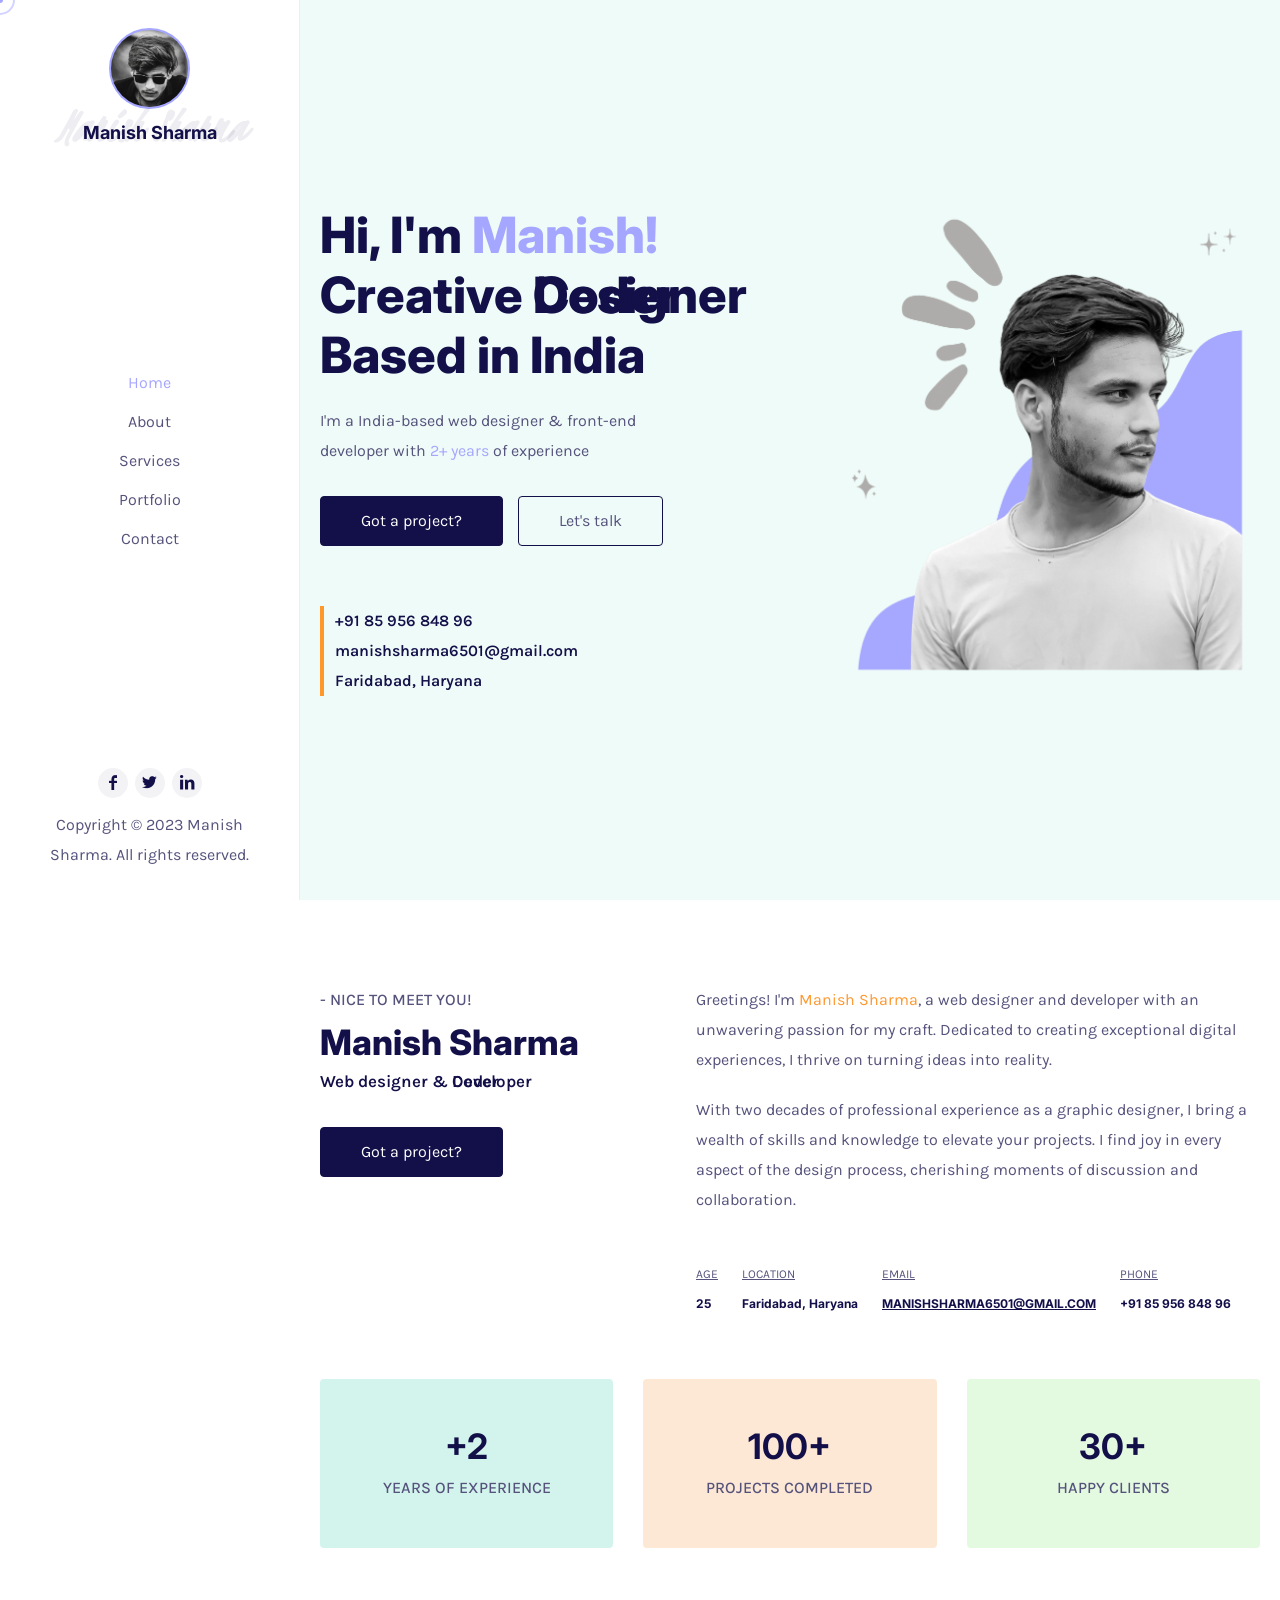
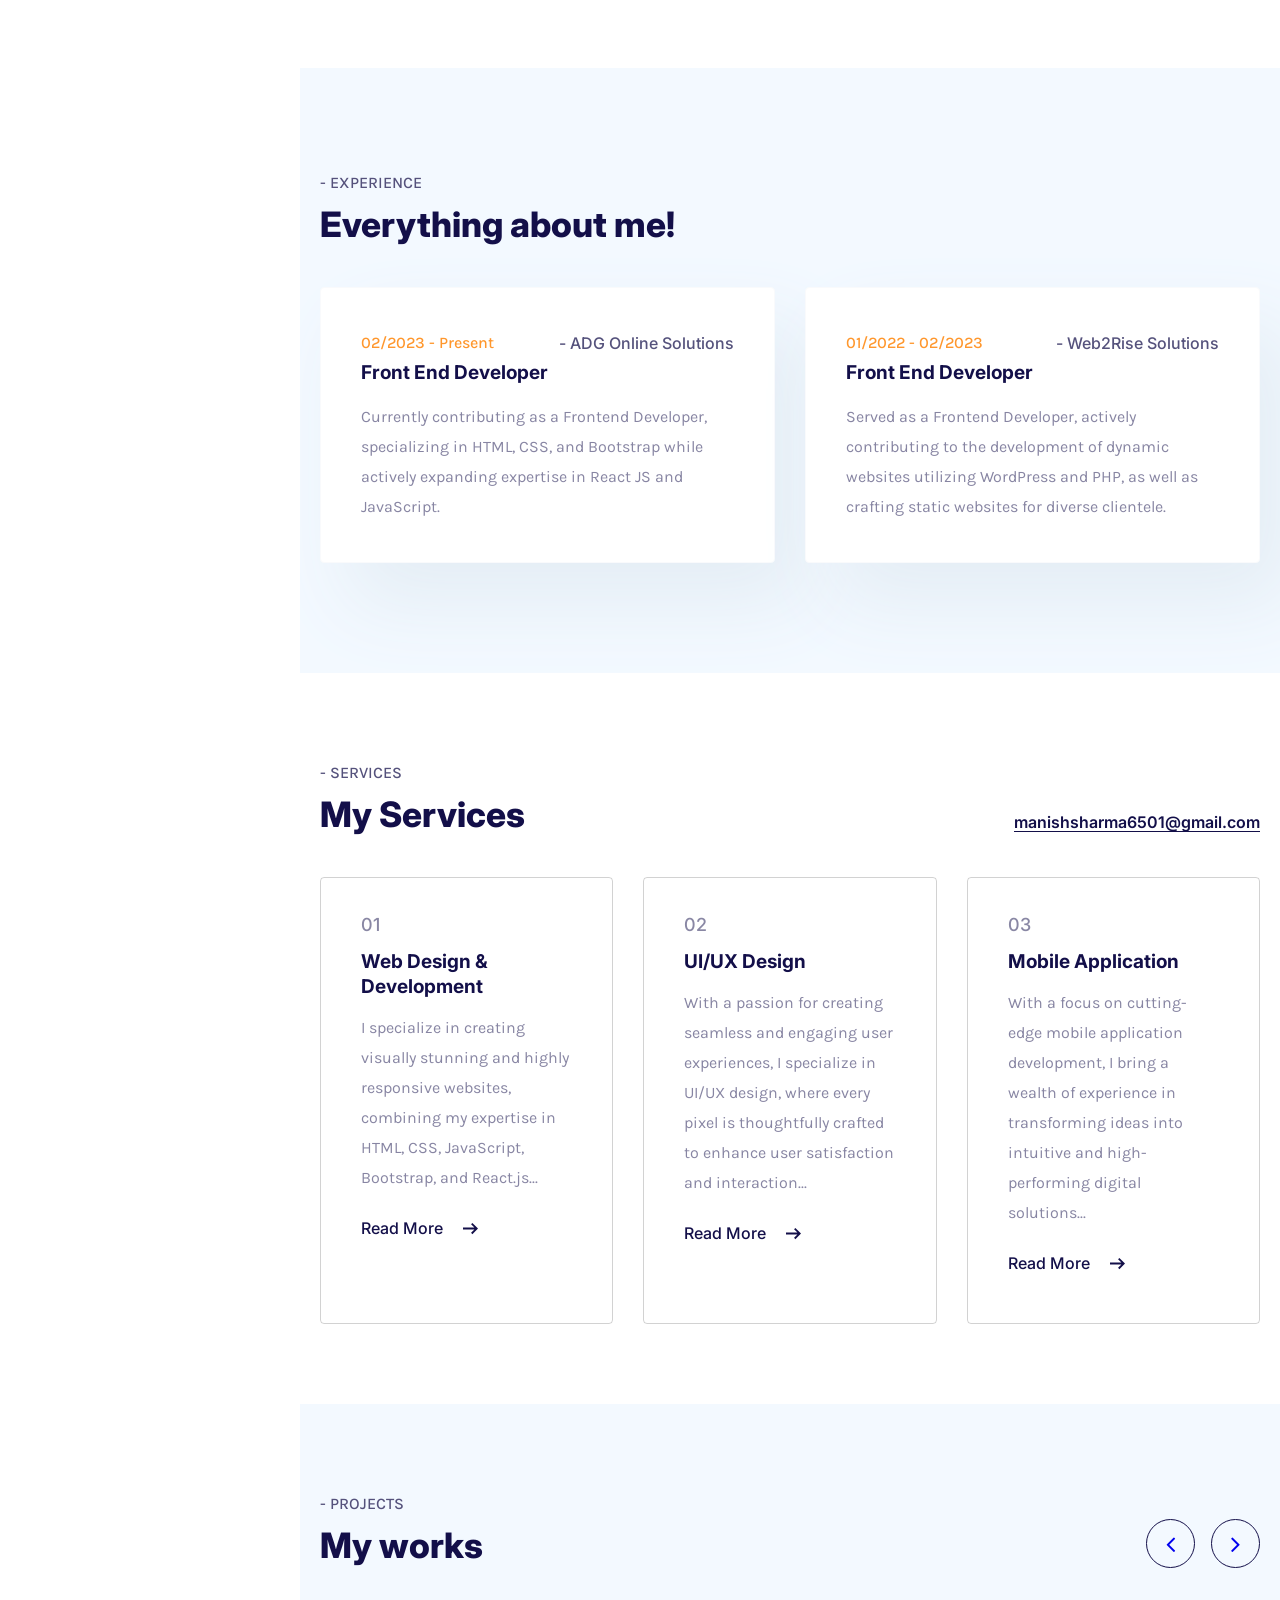
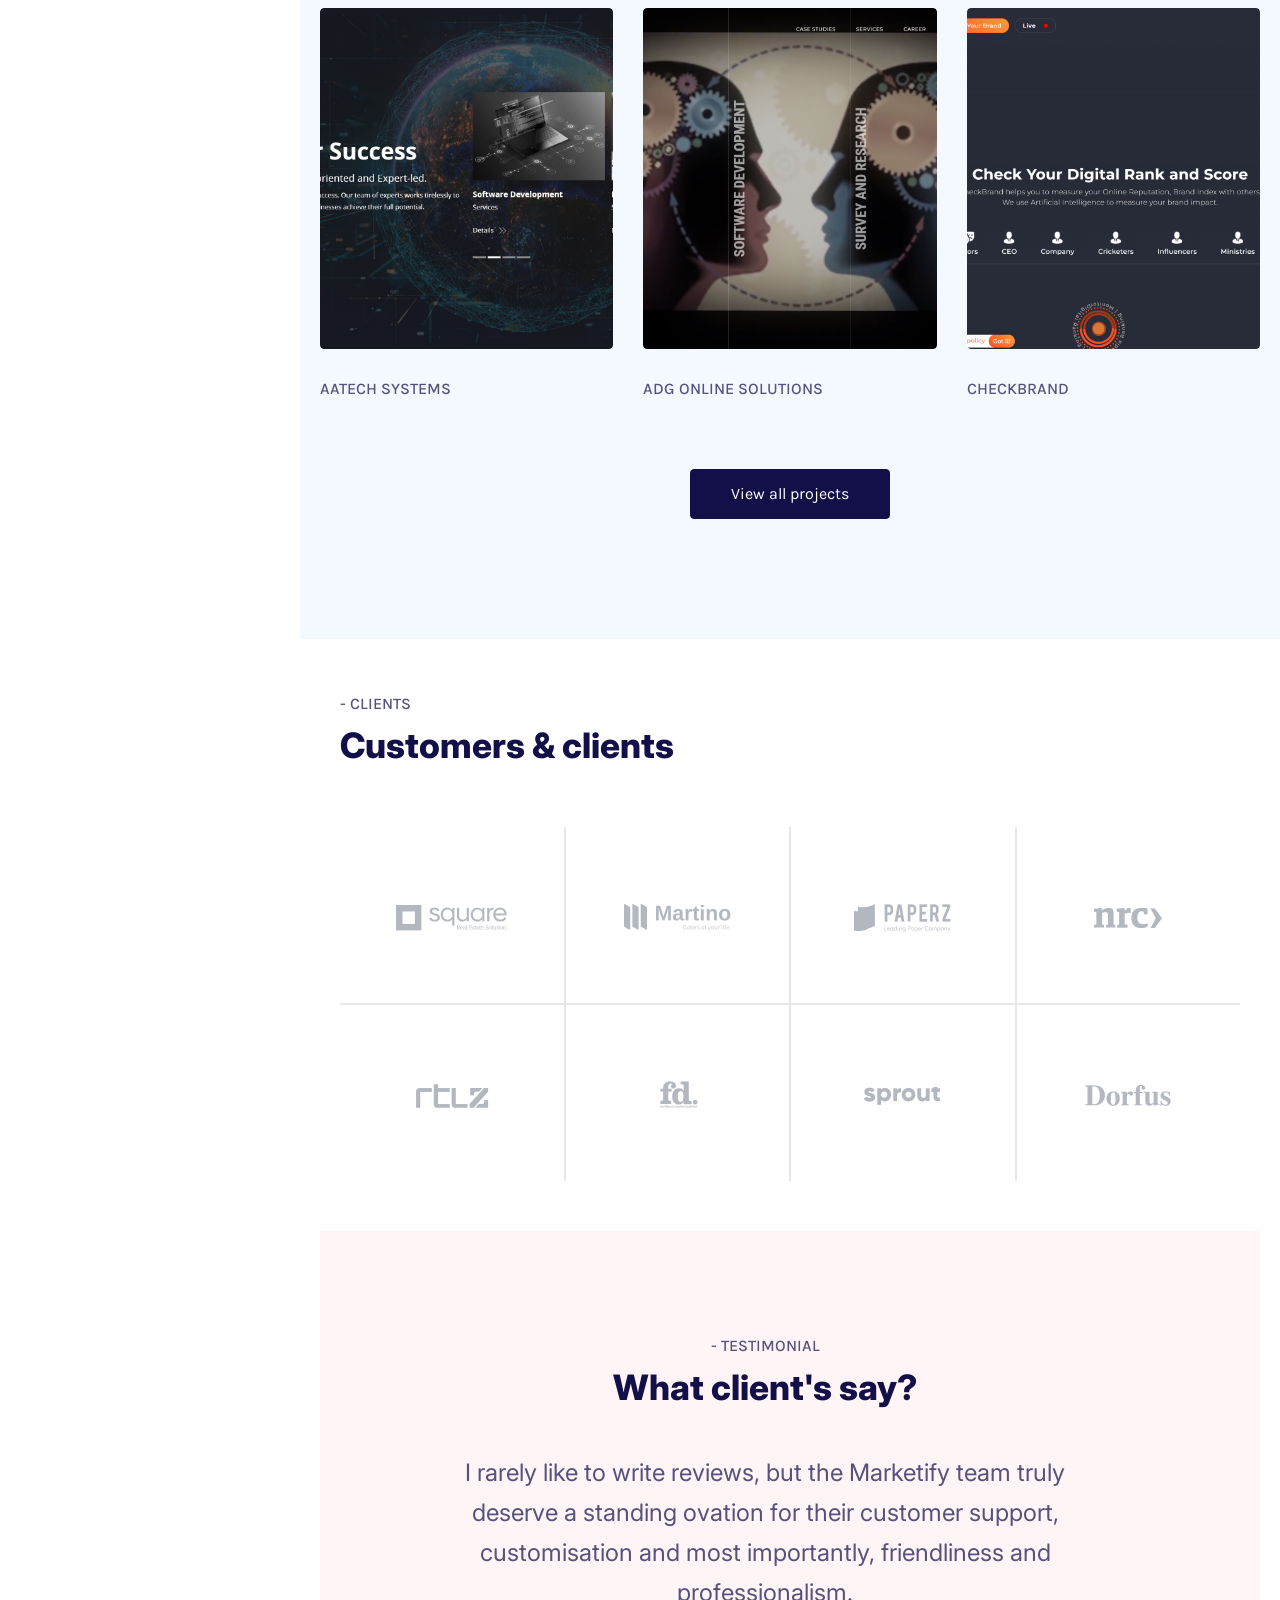
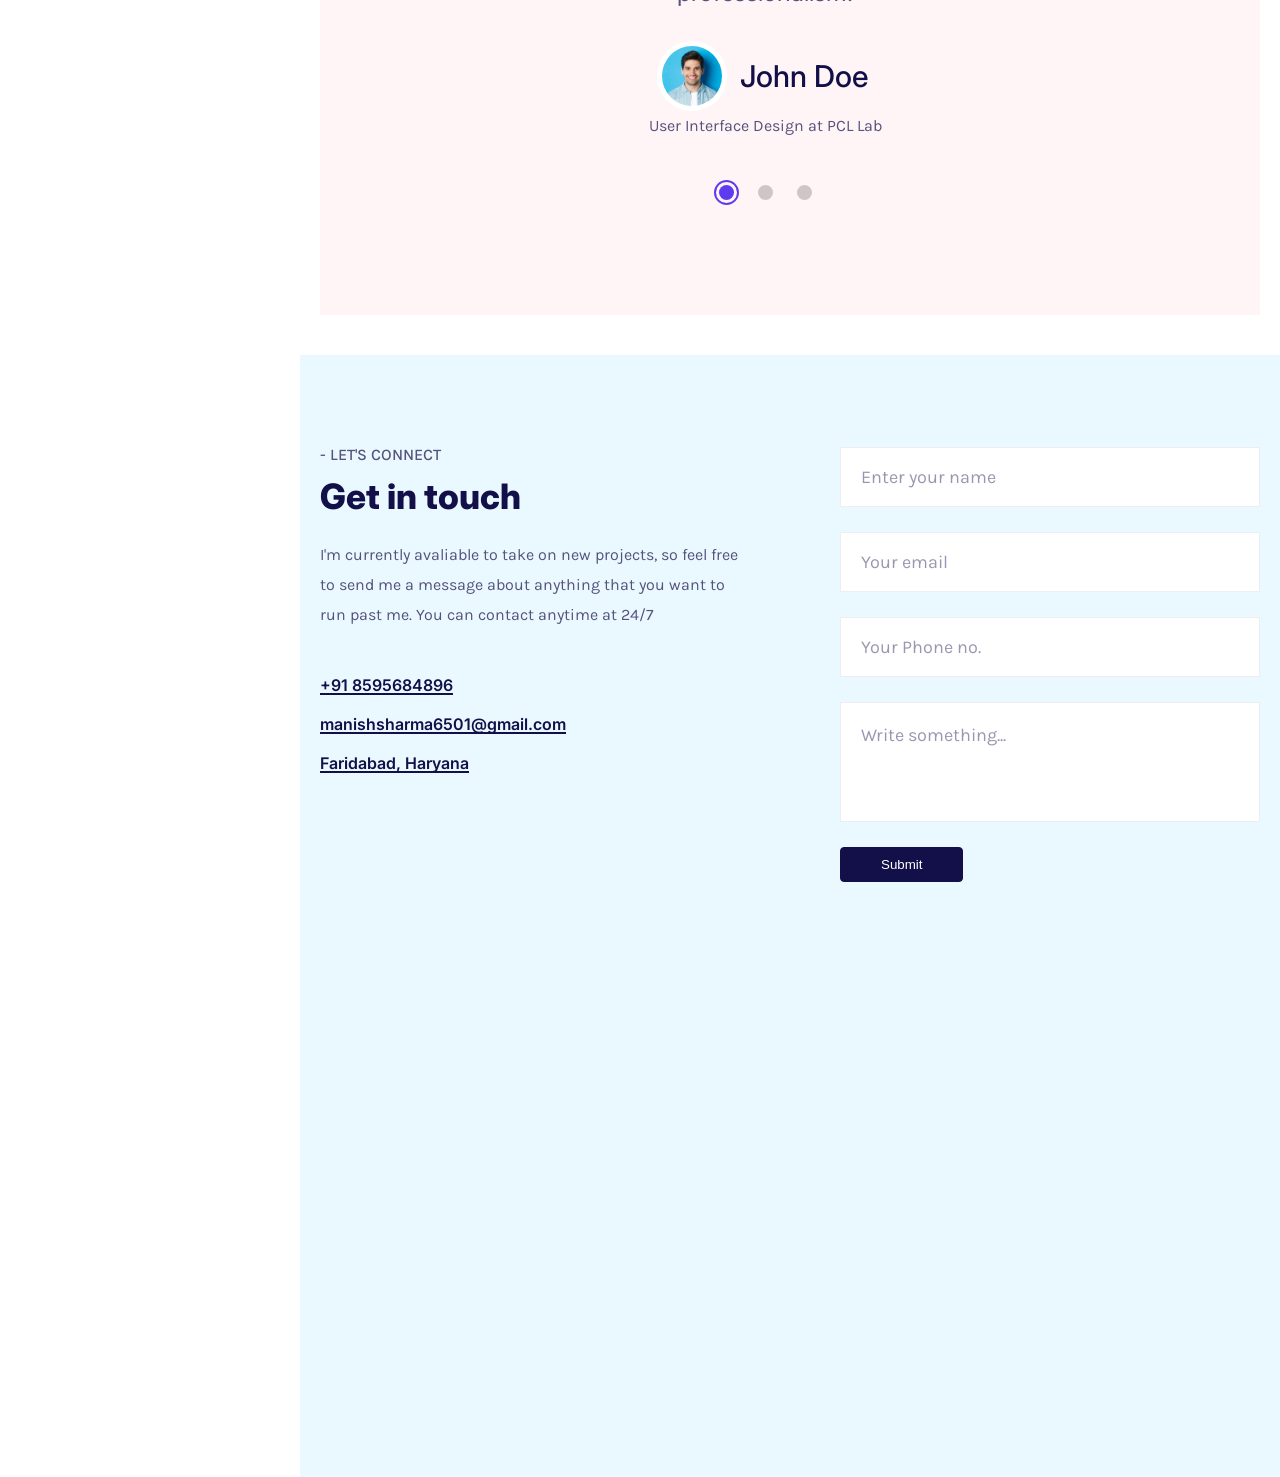
==== index.html @ 93e61e0a "index file rename" ====
<!DOCTYPE html>
<html lang="en">

<head>
    <meta http-equiv="Content-Type" content="text/html; charset=utf-8" />
    <meta name="description" content="Name of your web site" />
    <meta name="author" content="Marketify" />
    <meta name="viewport" content="width=device-width, initial-scale=1, maximum-scale=1" />
    <title>Manish</title>
    <link href="https://cdn.jsdelivr.net/npm/bootstrap@5.0.2/dist/css/bootstrap.min.css" />
    <link
        href="https://fonts.googleapis.com/css2?family=Karla:ital,wght@0,200;0,300;0,400;0,500;0,600;0,700;0,800;1,200;1,300;1,400;1,500;1,600;1,700;1,800&amp;display=swap"
        rel="stylesheet" />
    <link
        href="https://fonts.googleapis.com/css2?family=Inter:wght@100;200;300;400;500;600;700;800;900&amp;display=swap"
        rel="stylesheet" />
    <link href="https://fonts.googleapis.com/css2?family=Kristi&amp;display=swap" rel="stylesheet" />
    <link rel="stylesheet" type="text/css" href="css/plugins.css" />
    <link rel="stylesheet" type="text/css" href="css/style.css" />
</head>

<body>
    <div id="preloader">
        <div class="loader_line"></div>
    </div>

    <div class="elisc_tm_all_wrap" data-magic-cursor="show">
        <div class="dodo_tm_one_page_wrapper">
            <div class="elisc_tm_topbar">
                <div class="topbar_inner">
                    <div class="logo" data-type="image">
                        <a class="image" href="#"><img src="img/logo/logo.png" alt /></a>
                        <a class="text" href="#"><span>Manish Sharma</span></a>
                    </div>
                    <div class="trigger">
                        <div class="hamburger hamburger--slider">
                            <div class="hamburger-box">
                                <div class="hamburger-inner"></div>
                            </div>
                        </div>
                    </div>
                </div>
            </div>
            <div class="elisc_tm_mobile_menu">
                <div class="inner">
                    <div class="wrapper">
                        <div class="avatar">
                            <div class="image" data-img-url="img/about/dp.jpg"></div>
                        </div>
                        <div class="menu_list">
                            <ul class="anchor_nav">
                                <li class="current"><a href="#home">Home</a></li>
                                <li><a href="#about">About</a></li>
                                <li><a href="#service">Services</a></li>
                                <li><a href="#portfolio">Portfolio</a></li>
                                <li><a href="#news">Blog</a></li>
                                <li><a href="#contact">Contact</a></li>
                            </ul>
                        </div>
                        <div class="social">
                            <ul>
                                <li>
                                    <a href="#"><img class="svg" src="img/svg/social/facebook.svg" alt /></a>
                                </li>
                                <li>
                                    <a href="#"><img class="svg" src="img/svg/social/twitter.svg" alt /></a>
                                </li>
                                <li>
                                    <a href="#"><img class="svg" src="img/svg/social/instagram.svg" alt /></a>
                                </li>
                                <li>
                                    <a href="#"><img class="svg" src="img/svg/social/dribbble.svg" alt /></a>
                                </li>
                                <li>
                                    <a href="#"><img class="svg" src="img/svg/social/tik-tok.svg" alt /></a>
                                </li>
                            </ul>
                        </div>
                        <div class="copyright">
                            <p>Copyright &copy; 2023</p>
                        </div>
                    </div>
                </div>
            </div>

            <div class="elisc_tm_sidebar">
                <div class="sidebar_inner">
                    <div class="author">
                        <div class="image">
                            <img src="img/thumbs/1-1.jpg" alt />
                            <div class="main" data-img-url="img/about/dp.jpg"></div>
                        </div>
                        <div class="name">
                            <h3>
                                <span>Manish Sharma<span class="back">Manish Sharma</span></span>
                            </h3>
                        </div>
                    </div>
                    <div class="menu scrollable">
                        <ul class="anchor_nav">
                            <li class="current"><a href="#home">Home</a></li>
                            <li><a href="#about">About</a></li>
                            <li><a href="#service">Services</a></li>
                            <li><a href="#portfolio">Portfolio</a></li>
                            <li><a href="#contact">Contact</a></li>
                        </ul>
                    </div>
                    <div class="copyright">
                        <div class="social">
                            <ul>
                                <li>
                                    <a href="#"><i class="icon-facebook-1"></i></a>
                                </li>
                                <li>
                                    <a href="#"><i class="icon-twitter-1"></i></a>
                                </li>
                                <li>
                                    <a href="#"><i class="icon-linkedin-1"></i></a>
                                </li>
                            </ul>
                        </div>
                        <div class="text">
                            <p>Copyright © 2023 Manish Sharma. All rights reserved.</p>
                        </div>
                    </div>
                </div>
            </div>

            <div class="elisc_tm_mainpart">
                <div class="mainpart_inner">
                    <div class="elisc_tm_section animated" id="home">
                        <div class="elisc_tm_home">
                            <div class="tm_content">
                                <div class="details">
                                    <div class="left">
                                        <div class="title">
                                            <h3>Hi, I'm <span class="blueColor">Manish!</span></h3>
                                            <h3>
                                                <span class="cd-headline rotate-1">
                                                    <span class="blc">Creative</span>
                                                    <span class="cd-words-wrapper">
                                                        <b class="is-visible">Designer</b>
                                                        <b>Coder</b>
                                                        <b>Player</b>
                                                    </span>
                                                </span>
                                            </h3>
                                            <h3>Based in India</h3>
                                        </div>
                                        <div class="subtitle">
                                            <p>I'm a India-based web designer & front-end developer with <span
                                                    class="blueColor">2+ years</span> of experience</p>
                                        </div>
                                        <div class="buttons">
                                            <div class="elisc_tm_button">
                                                <a class="anchor" href="#portfolio">Got a project?</a>
                                            </div>
                                            <div class="elisc_tm_button" data-style="border">
                                                <a class="anchor" href="#contact">Let's talk</a>
                                            </div>
                                        </div>
                                        <div class="info">
                                            <ul>
                                                <li><a href="tel:+918595684896">+91 85 956 848 96</a></li>
                                                <li>
                                                    <a href="mailto:manishsharma6501@gmail.com"><span
                                                            class="__cf_email__"
                                                            data-cfemail="1d7e787d7d627e787c5c7970767c6c217c706e">manishsharma6501@gmail.com</span></a>
                                                </li>
                                                <li><a class="href_location" href="#">Faridabad, Haryana</a></li>
                                            </ul>
                                        </div>
                                    </div>
                                    <div class="right">
                                        <!-- Update the image source with your profile image -->
                                        <img src="img/about/2.png" alt="Manish Sharma" />
                                    </div>
                                </div>
                            </div>
                        </div>
                    </div>

                    <div class="elisc_tm_section" id="about">
                        <div class="elisc_tm_about">
                            <div class="tm_content">
                                <div class="elisc_tm_biography">
                                    <div class="left">
                                        <div class="title">
                                            <span class="mini">- Nice to meet you!</span>
                                            <h3 class="name">Manish Sharma</h3>
                                            <span class="job">
                                                <span class="cd-headline rotate-1">
                                                    <span class="blc">Web designer &amp;</span>
                                                    <span class="cd-words-wrapper">
                                                        <b class="is-visible">Developer</b>
                                                        <b>Coder</b>
                                                        <b>Player</b>
                                                    </span>
                                                </span>
                                            </span>
                                        </div>
                                        <div class="elisc_tm_button">
                                            <a class="anchor" href="#portfolio">Got a project?</a>
                                        </div>
                                    </div>
                                    <div class="right">
                                        <div class="text">
                                            <p>
                                                Greetings! I'm <span class="yellowColor">Manish Sharma</span>, a web
                                                designer and developer with an unwavering passion for my craft.
                                                Dedicated to creating exceptional digital experiences,
                                                I thrive on turning ideas into reality.
                                            </p>
                                            <p>
                                                With two decades of professional experience as a graphic designer, I
                                                bring a wealth of skills and knowledge to elevate your projects. I find
                                                joy in every aspect of the design process,
                                                cherishing moments of discussion and collaboration.
                                            </p>
                                        </div>

                                        <div class="info">
                                            <ul>
                                                <li>
                                                    <span>Age</span>
                                                    <span>25</span>
                                                </li>
                                                <li>
                                                    <span>Location</span>
                                                    <span><a class="href_location" href="#">Faridabad,
                                                            Haryana</a></span>
                                                </li>
                                                <li>
                                                    <span>Email</span>
                                                    <span>
                                                        <a href="mailto:manishsharma6501@gmail.com"><span
                                                                class="__cf_email__"
                                                                data-cfemail="6a191f1a1a0508192d0831051a0010dd101c1e">manishsharma6501@gmail.com</span></a>
                                                    </span>
                                                </li>
                                                <li>
                                                    <span>Phone</span>
                                                    <span><a href="tel:+8595684896">+91 85 956 848 96</a></span>
                                                </li>
                                            </ul>
                                        </div>
                                    </div>
                                </div>
                                <div class="elisc_tm_counter">
                                    <ul>
                                        <li>
                                            <div class="list_inner">
                                                <h3>+2</h3>
                                                <span>Years of Experience</span>
                                            </div>
                                        </li>
                                        <li>
                                            <div class="list_inner">
                                                <h3>100+</h3>
                                                <span>Projects Completed</span>
                                            </div>
                                        </li>
                                        <li>
                                            <div class="list_inner">
                                                <h3>30+</h3>
                                                <span>Happy Clients</span>
                                            </div>
                                        </li>
                                    </ul>
                                </div>
                            </div>
                            <div class="elisc_tm_experience">
                                <div class="tm_content">
                                    <div class="elisc_tm_title">
                                        <span>- Experience</span>
                                        <h3>Everything about me!</h3>
                                    </div>
                                    <div class="list">
                                        <ul>
                                            <li>
                                                <img class="popup_image" src="img/experience/1.jpg" alt />
                                                <div class="list_inner">
                                                    <div class="short">
                                                        <div class="job">
                                                            <span class="yellowColor">02/2023 - Present</span>
                                                            <h3>Front End Developer</h3>
                                                        </div>
                                                        <div class="place">
                                                            <span>- ADG Online Solutions</span>
                                                        </div>
                                                    </div>
                                                    <div class="text">
                                                        <p>Currently contributing as a Frontend Developer, specializing
                                                            in HTML, CSS, and Bootstrap while actively expanding
                                                            expertise in React JS and JavaScript.</p>
                                                    </div>
                                                    <a class="elisc_tm_full_link" href="#"></a>

                                                    <div class="hidden_details">
                                                        <div class="descriptions">
                                                            <p>Involved in the development of responsive and visually
                                                                appealing websites, enhancing the overall success of
                                                                projects undertaken by ADG Online Solutions.</p>
                                                            <p>Demonstrating a commitment to continuous learning and
                                                                skill development to stay at the forefront of evolving
                                                                web development technologies.</p>
                                                        </div>
                                                    </div>
                                                </div>
                                            </li>
                                            <li>
                                                <img class="popup_image" src="img/experience/2.jpg" alt />
                                                <div class="list_inner">
                                                    <div class="short">
                                                        <div class="job">
                                                            <span class="yellowColor">01/2022 - 02/2023</span>
                                                            <h3>Front End Developer</h3>
                                                        </div>
                                                        <div class="place">
                                                            <span>- Web2Rise Solutions</span>
                                                        </div>
                                                    </div>
                                                    <div class="text">
                                                        <p>
                                                            Served as a Frontend Developer, actively contributing to the
                                                            development of dynamic websites utilizing WordPress and PHP,
                                                            as well as crafting static websites for diverse
                                                            clientele.
                                                        </p>
                                                    </div>
                                                    <a class="elisc_tm_full_link" href="#"></a>

                                                    <div class="hidden_details">
                                                        <div class="descriptions">
                                                            <p>Collaborated closely with the UX/UI design team to ensure
                                                                the practicality and user-friendliness of website
                                                                concepts.</p>
                                                            <p>Played a key role in the creation of innovative web
                                                                solutions, showcasing adaptability and proficiency in
                                                                frontend technologies.</p>
                                                        </div>
                                                    </div>
                                                </div>
                                            </li>
                                        </ul>
                                    </div>
                                </div>
                            </div>
                        </div>
                    </div>

                    <div class="elisc_tm_section" id="service">
                        <div class="elisc_tm_services">
                            <div class="tm_content">
                                <div class="elisc_tm_service_title">
                                    <div class="elisc_tm_title">
                                        <span>- Services</span>
                                        <h3>My Services</h3>
                                    </div>
                                    <a
                                        href="https://marketifythemes.net/cdn-cgi/l/email-protection#e5969095958a9791a580898c9686cb868a88">
                                        <span class="__cf_email__"
                                            data-cfemail="03707673736c717743666f6a70602d606c6e">manishsharma6501@gmail.com</span>
                                    </a>
                                </div>
                                <div class="service_list">
                                    <ul>
                                        <li>
                                            <img class="popup_image" src="img/service/2.jpg" alt />
                                            <div class="list_inner">
                                                <div class="details">
                                                    <div class="title">
                                                        <span>01</span>
                                                        <h3>Web Design & Development</h3>
                                                    </div>
                                                    <div class="text">
                                                        <p>I specialize in creating visually stunning and highly
                                                            responsive websites, combining my expertise in HTML, CSS,
                                                            JavaScript, Bootstrap, and React.js...</p>
                                                    </div>
                                                    <div class="elisc_tm_read_more">
                                                        <a href="#">
                                                            Read More<span><img class="svg" src="img/svg/rightArrow.svg"
                                                                    alt /></span>
                                                        </a>
                                                    </div>
                                                </div>
                                                <a class="elisc_tm_full_link" href="#"></a>
                                                <div class="hidden_details">
                                                    <div class="descriptions">
                                                        <p>
                                                            With a track record of exceeding client expectations and two
                                                            years of experience as a Frontend Developer, I have actively
                                                            contributed to the development of responsive and
                                                            visually appealing websites.
                                                        </p>
                                                        <p>
                                                            My commitment to continuous learning and skill development
                                                            ensures that I stay at the forefront of evolving web
                                                            development technologies, delivering high-quality products
                                                            on
                                                            time.
                                                        </p>
                                                    </div>
                                                </div>
                                            </div>
                                        </li>

                                        <li>
                                            <img class="popup_image" src="img/service/3.jpg" alt />
                                            <div class="list_inner">
                                                <div class="details">
                                                    <div class="title">
                                                        <span>02</span>
                                                        <h3>UI/UX Design</h3>
                                                    </div>
                                                    <div class="text">
                                                        <p>
                                                            With a passion for creating seamless and engaging user
                                                            experiences, I specialize in UI/UX design, where every pixel
                                                            is thoughtfully crafted to enhance user satisfaction and
                                                            interaction...
                                                        </p>
                                                    </div>
                                                    <div class="elisc_tm_read_more">
                                                        <a href="#">
                                                            Read More<span><img class="svg" src="img/svg/rightArrow.svg"
                                                                    alt /></span>
                                                        </a>
                                                    </div>
                                                </div>
                                                <a class="elisc_tm_full_link" href="#"></a>
                                                <div class="hidden_details">
                                                    <div class="descriptions">
                                                        <p>
                                                            As a seasoned UI/UX designer, I bring a wealth of experience
                                                            in crafting user-centric and visually appealing digital
                                                            experiences. Partnering with forward-thinking teams, I've
                                                            contributed to the creation of innovative and effective
                                                            designs that elevate brands, enhance user satisfaction, and
                                                            drive business growth.
                                                        </p>
                                                        <p>
                                                            In today’s digital landscape, where the first impression
                                                            matters, I understand that user interfaces play a pivotal
                                                            role. With a keen eye for detail, I strive to make every
                                                            interaction meaningful, ensuring that your audience is
                                                            captivated from the moment they land on your website.
                                                        </p>
                                                        <p>
                                                            Having collaborated on diverse projects, I've witnessed the
                                                            transformative power of thoughtful design. By staying
                                                            abreast of industry trends and leveraging my expertise in
                                                            HTML, CSS, JavaScript, Bootstrap, and React.js, I aim to
                                                            deliver UI/UX solutions that not only meet but exceed
                                                            expectations.
                                                        </p>
                                                    </div>
                                                </div>
                                            </div>
                                        </li>

                                        <li>
                                            <img class="popup_image" src="img/service/4.jpg" alt />
                                            <div class="list_inner">
                                                <div class="details">
                                                    <div class="title">
                                                        <span>03</span>
                                                        <h3>Mobile Application</h3>
                                                    </div>
                                                    <div class="text">
                                                        <p>With a focus on cutting-edge mobile application development,
                                                            I bring a wealth of experience in transforming ideas into
                                                            intuitive and high-performing digital solutions...</p>
                                                    </div>
                                                    <div class="elisc_tm_read_more">
                                                        <a href="#">
                                                            Read More<span><img class="svg" src="img/svg/rightArrow.svg"
                                                                    alt /></span>
                                                        </a>
                                                    </div>
                                                </div>
                                                <a class="elisc_tm_full_link" href="#"></a>
                                                <div class="hidden_details">
                                                    <div class="descriptions">
                                                        <p>
                                                            Bringing a wealth of expertise in mobile application
                                                            development, I collaborate with clients to bring their ideas
                                                            to life in the digital realm. As a skilled developer, I
                                                            focus
                                                            on creating intuitive and high-performing mobile solutions
                                                            that align with the latest industry standards and user
                                                            expectations.
                                                        </p>
                                                        <p>
                                                            Understanding the pivotal role mobile applications play in
                                                            today's dynamic market, I am dedicated to crafting
                                                            innovative and user-friendly experiences. My approach
                                                            combines
                                                            technical proficiency with a keen eye for design, ensuring
                                                            that each application not only meets but exceeds user
                                                            expectations.
                                                        </p>
                                                        <p>
                                                            Having contributed to the success of numerous projects, I
                                                            believe in the power of mobile applications to drive
                                                            business growth. I leverage my skills in JavaScript, React
                                                            Native, and other cutting-edge technologies to create mobile
                                                            solutions that not only impress but also deliver tangible
                                                            results for your unique business needs.
                                                        </p>
                                                    </div>
                                                </div>
                                            </div>
                                        </li>
                                    </ul>
                                </div>

                            </div>
                        </div>
                    </div>

                    <div class="elisc_tm_section" id="portfolio">
                        <div class="elisc_tm_portfolio">
                            <div class="tm_content">
                                <div class="elisc_tm_portfolio_title">
                                    <div class="elisc_tm_title">
                                        <span>- Projects</span>
                                        <h3>My works</h3>
                                    </div>
                                    <div class="buttons">
                                        <a class="prev_button" href="#"><i class="icon-angle-left"></i></a>
                                        <a class="next_button" href="#"><i class="icon-angle-right"></i></a>
                                    </div>
                                </div>
                                <div class="portfolio_list">
                                    <ul class="owl-carousel ">
                                        <li>
                                            <div class="list_inner">
                                                <div class="image">
                                                    <img src="img/thumbs/31-36.jpg" alt />
                                                    <div class="main" data-img-url="img/portfolio/aatech.png"></div>
                                                </div>
                                                <div class="details">
                                                    <span class="category"><a href="https://aatechsystems.com/">Aatech Systems</a></span>
                                                </div>
                                            </div>
                                        </li>
                                        <li>
                                            <div class="list_inner">
                                                <div class="image">
                                                    <img src="img/thumbs/31-36.jpg" alt />
                                                    <div class="main" data-img-url="img/portfolio/adgonline.png"></div>
                                                </div>
                                                <div class="details">
                                                    <span class="category"><a href="https://adgonline.in/">ADG Online Solutions</a></span>
                                                </div>
                                            </div>
                                        </li>
                                        <li>
                                            <div class="list_inner">
                                                <div class="image">
                                                    <img src="img/thumbs/31-36.jpg" alt />
                                                    <div class="main" data-img-url="img/portfolio/checkbrand.png"></div>
                                                </div>
                                                <div class="details">
                                                    <span class="category"><a href="https://checkbrand.online/">Checkbrand</a></span>

                                                </div>
                                            </div>
                                        </li>
                                        <li>
                                            <div class="list_inner">
                                                <div class="image">
                                                    <img src="img/thumbs/31-36.jpg" alt />
                                                    <div class="main" data-img-url="img/portfolio/ggl-ss.png"></div>
                                                </div>
                                                <div class="details">
                                                    <span class="category"><a href="https://gglonline.net/">Green Gas services</a></span>
                                                </div>
                                            </div>

                                            <div class="hidden_content_portfolio">
                                                <div class="popup_details">
                                                    <div class="main_details">
                                                        <div class="textbox">
                                                            <p>
                                                                We live in a world where we need to move quickly and
                                                                iterate on our ideas as flexibly as possible. Building
                                                                mockups strikes the ideal balance ease of modification.
                                                                Building
                                                                mockups strikes the ideal balance ease of modification.
                                                            </p>
                                                            <p>
                                                                Mockups are useful both for the creative phase of the
                                                                project - for instance when you're trying to figure out
                                                                your user flows or the proper visual hierarchy - and the
                                                                production phase when they phase when they will
                                                                represent the target product. Building mockups strikes
                                                                the ideal balance ease of modification.
                                                            </p>
                                                        </div>
                                                        <div class="detailbox">
                                                            <ul>
                                                                <li>
                                                                    <span class="first">Client</span>
                                                                    <span>Alvaro Morata</span>
                                                                </li>
                                                                <li>
                                                                    <span class="first">Category</span>
                                                                    <span><a href="#">Modalbox</a></span>
                                                                </li>
                                                                <li>
                                                                    <span class="first">Date</span>
                                                                    <span>April 10, 2023</span>
                                                                </li>
                                                                <li>
                                                                    <span class="first">Share</span>
                                                                    <ul class="share">
                                                                        <li>
                                                                            <a href="#"><img class="svg"
                                                                                    src="img/svg/social/facebook.svg"
                                                                                    alt /></a>
                                                                        </li>
                                                                        <li>
                                                                            <a href="#"><img class="svg"
                                                                                    src="img/svg/social/twitter.svg"
                                                                                    alt /></a>
                                                                        </li>
                                                                        <li>
                                                                            <a href="#"><img class="svg"
                                                                                    src="img/svg/social/instagram.svg"
                                                                                    alt /></a>
                                                                        </li>
                                                                    </ul>
                                                                </li>
                                                            </ul>
                                                        </div>
                                                    </div>
                                                    <div class="additional_images">
                                                        <ul>
                                                            <li>
                                                                <div class="list_inner">
                                                                    <div class="my_image">
                                                                        <img src="img/thumbs/4-2.jpg" alt />
                                                                        <div class="main"
                                                                            data-img-url="img/portfolio/5.jpg"></div>
                                                                    </div>
                                                                </div>
                                                            </li>
                                                            <li>
                                                                <div class="list_inner">
                                                                    <div class="my_image">
                                                                        <img src="img/thumbs/4-2.jpg" alt />
                                                                        <div class="main"
                                                                            data-img-url="img/portfolio/6.jpg"></div>
                                                                    </div>
                                                                </div>
                                                            </li>
                                                            <li>
                                                                <div class="list_inner">
                                                                    <div class="my_image">
                                                                        <img src="img/thumbs/4-2.jpg" alt />
                                                                        <div class="main"
                                                                            data-img-url="img/portfolio/7.jpg"></div>
                                                                    </div>
                                                                </div>
                                                            </li>
                                                        </ul>
                                                    </div>
                                                </div>
                                            </div>
                                        </li>
                                    </ul>
                                    <div class="elisc_tm_button" data-position="center">
                                        <a href="#">View all projects</a>
                                    </div>
                                </div>
                            </div>
                        </div>

                        <div class="elisc_tm_partners">
                            <div class="tm_content">
                                <div class="elisc_tm_title">
                                    <span>- Clients</span>
                                    <h3>Customers &amp; clients</h3>
                                </div>
                                <div class="partners_inner">
                                    <ul>
                                        <li>
                                            <div class="list_inner">
                                                <img src="img/partners/1.png" alt />
                                                <a class="elisc_tm_full_link" a href="#"></a>
                                            </div>
                                        </li>
                                        <li>
                                            <div class="list_inner">
                                                <img src="img/partners/2.png" alt />
                                                <a class="elisc_tm_full_link" a href="#"></a>
                                            </div>
                                        </li>
                                        <li>
                                            <div class="list_inner">
                                                <img src="img/partners/3.png" alt />
                                                <a class="elisc_tm_full_link" a href="#"></a>
                                            </div>
                                        </li>
                                        <li>
                                            <div class="list_inner">
                                                <img src="img/partners/4.png" alt />
                                                <a class="elisc_tm_full_link" a href="#"></a>
                                            </div>
                                        </li>
                                        <li>
                                            <div class="list_inner">
                                                <img src="img/partners/5.png" alt />
                                                <a class="elisc_tm_full_link" a href="#"></a>
                                            </div>
                                        </li>
                                        <li>
                                            <div class="list_inner">
                                                <img src="img/partners/6.png" alt />
                                                <a class="elisc_tm_full_link" a href="#"></a>
                                            </div>
                                        </li>
                                        <li>
                                            <div class="list_inner">
                                                <img src="img/partners/7.png" alt />
                                                <a class="elisc_tm_full_link" a href="#"></a>
                                            </div>
                                        </li>
                                        <li>
                                            <div class="list_inner">
                                                <img src="img/partners/8.png" alt />
                                                <a class="elisc_tm_full_link" a href="#"></a>
                                            </div>
                                        </li>
                                    </ul>
                                </div>
                            </div>
                        </div>

                        <div class="elisc_tm_testimonial_wrapper mb-5">
                            <div class="tm_content">
                                <div class="elisc_tm_testimonials">
                                    <div class="elisc_tm_title" data-position="center">
                                        <span>- Testimonial</span>
                                        <h3>What client's say?</h3>
                                    </div>
                                    <div class="testimonials_list">
                                        <ul class="owl-carousel owl-theme">
                                            <li>
                                                <div class="text">
                                                    <p>
                                                        I rarely like to write reviews, but the Marketify team truly
                                                        deserve a standing ovation for their customer support,
                                                        customisation and most importantly, friendliness and
                                                        professionalism.
                                                    </p>
                                                </div>
                                                <div class="short">
                                                    <div class="image">
                                                        <div class="main" data-img-url="img/testimonials/1.jpg"></div>
                                                    </div>
                                                    <div class="detail">
                                                        <h3>John Doe</h3>
                                                    </div>
                                                </div>
                                                <p class="job">User Interface Design at PCL Lab</p>
                                            </li>
                                            <li>
                                                <div class="text">
                                                    <p>
                                                        Really the Code Quality, Customer Support, and design are
                                                        awesome and its good support they are giving. They give an
                                                        instant solution to our needs. Really awesome. I will strongly
                                                        recommend to my friends.
                                                    </p>
                                                </div>
                                                <div class="short">
                                                    <div class="image">
                                                        <div class="main" data-img-url="img/testimonials/2.jpg"></div>
                                                    </div>
                                                    <div class="detail">
                                                        <h3>Keita Smith</h3>
                                                    </div>
                                                </div>
                                                <p class="job">Senior Designer at Behance</p>
                                            </li>
                                            <li>
                                                <div class="text">
                                                    <p>Loved the template design, documentation, customizability and the
                                                        customer support from Marketify team! I am a noob in programming
                                                        but the Marketify team helped me successfully.</p>
                                                </div>
                                                <div class="short">
                                                    <div class="image">
                                                        <div class="main" data-img-url="img/testimonials/3.jpg"></div>
                                                    </div>
                                                    <div class="detail">
                                                        <h3>Alan Walker</h3>
                                                    </div>
                                                </div>
                                                <p class="job">Sales Manager at Vivaco Shop</p>
                                            </li>
                                        </ul>
                                    </div>
                                </div>
                            </div>
                        </div>
                    </div>



                    <div class="elisc_tm_section" id="contact">
                        <div class="elisc_tm_contact">
                            <div class="tm_content">
                                <div class="wrapper">
                                    <div class="left">
                                        <div class="elisc_tm_title">
                                            <span>- Let's Connect</span>
                                            <h3>Get in touch</h3>
                                        </div>
                                        <div class="text">
                                            <p>I'm currently avaliable to take on new projects, so feel free to send me
                                                a message about anything that you want to run past me. You can contact
                                                anytime at 24/7</p>
                                        </div>
                                        <div class="info">
                                            <ul>
                                                <li>
                                                    <a href="tel:859564896">+91 8595684896</a>
                                                </li>
                                                <li>
                                                    <a
                                                        href="https://marketifythemes.net/cdn-cgi/l/email-protection#61121411110e131521040d0812024f020e0c">
                                                        <span class="__cf_email__"
                                                            data-cfemail="790a0c0909160b0d391c15100a1a571a1614">manishsharma6501@gmail.com</span>
                                                    </a>
                                                </li>
                                                <li>
                                                    <a class="href_location" href="#">Faridabad, Haryana</a>
                                                </li>
                                            </ul>
                                        </div>
                                    </div>
                                    <div class="right">
                                        <div class="fields">
                                            <form action="https://formspree.io/f/xwkgkejn" method="POST">
                                                <div class="returnmessage"
                                                    data-success="Your message has been received, We will contact you soon.">
                                                </div>
                                                <div class="empty_notice"><span>Please Fill Required Fields</span></div>
                                                <div class="first">
                                                    <ul>
                                                        <li>
                                                            <input type="text" name="name" placeholder="Enter your name"
                                                                autocomplete="off" required />
                                                        </li>
                                                        <li>
                                                            <input type="email" name="_replyto" placeholder="Your email"
                                                                autocomplete="off" required />
                                                        </li>
                                                        <li>
                                                            <input type="tel" name="phone" placeholder="Your Phone no."
                                                                autocomplete="off" required />
                                                        </li>
                                                    </ul>
                                                </div>
                                                <div class="last">
                                                    <textarea name="message" required
                                                        placeholder="Write something..."></textarea>
                                                </div>
                                                <div class="elisc_tm_button">
                                                    <button type="submit">Submit</button>
                                                </div>
                                            </form>

                                        </div>
                                    </div>
                                </div>
                                <div class="elisc_tm_map">
                                    <div class="mapouter">
                                        <div class="gmap_canvas">
                                            <iframe
                                                src="https://www.google.com/maps/embed?pb=!1m18!1m12!1m3!1d28085.939922827587!2d77.2727854!3d28.36663395!2m3!1f0!2f0!3f0!3m2!1i1024!2i768!4f13.1!3m3!1m2!1s0x390cd8ccd0fb3425%3A0xe430c481d5b66198!2sFaridabad%2C%20Haryana%20121005!5e0!3m2!1sen!2sin!4v1703437732393!5m2!1sen!2sin"
                                                width="100%" height="375" style="border: 0;" allowfullscreen
                                                loading="lazy" referrerpolicy="no-referrer-when-downgrade"></iframe>
                                            <a
                                                href="https://www.embedgooglemap.net/blog/divi-discount-code-elegant-themes-coupon"></a><br />
                                            <style>
                                                .mapouter {
                                                    position: relative;
                                                    text-align: right;
                                                    height: 375px;
                                                    width: 100%;
                                                }
                                            </style>
                                            <a href="https://www.embedgooglemap.net/">how to add google map</a>
                                            <style>
                                                .gmap_canvas {
                                                    overflow: hidden;
                                                    background: none !important;
                                                    height: 375px;
                                                    width: 100%;
                                                }
                                            </style>
                                        </div>
                                    </div>
                                </div>
                            </div>
                        </div>
                    </div>
                </div>
            </div>
        </div>

        <div class="mouse-cursor cursor-outer"></div>
        <div class="mouse-cursor cursor-inner"></div>
    </div>
    <script src="js/jquery.js"></script>
    <script src="js/plugins.js"></script>
    <script src="js/init.js"></script>
    <script src="https://cdn.jsdelivr.net/npm/bootstrap@5.0.2/dist/js/bootstrap.bundle.min.js"></script>
</body>

</html>
---- css/plugins.css ----
html,body,div,span,applet,object,iframe,h1,h2,h3,h4,h5,h6,p,blockquote,pre,a,abbr,acronym,address,big,cite,code,del,dfn,em,font,ins,kbd,q,s,samp,small,strike,strong,sub,sup,tt,var,b,u,i,center,dl,dt,dd,ol,ul,li,fieldset,form,label,legend,table,caption,tbody,tfoot,thead,tr,th,td{background:0 0;border:0;margin:0;padding:0;vertical-align:baseline;outline:none}article,aside,details,figcaption,figure,footer,header,hgroup,nav,section{display:block}blockquote{quotes:none}blockquote:before,blockquote:after{content:'';content:none}ul,ol{margin:0}ul li,ol li{margin:0}img{vertical-align:middle;max-width:100%}iframe{max-width:100%}del{text-decoration:line-through}a,i{border:none}a:hover{text-decoration:none}textarea{border-radius:0;font-size:18px;resize:vertical;font-family:var(--font-karla);-webkit-box-sizing:border-box;-moz-box-sizing:border-box;-ms-box-sizing:border-box;box-sizing:border-box;line-height:1.4;padding:20px!important;width:100%;border:1px solid #eee;-webkit-transition:all .3s ease;-moz-transition:all .3s ease;-ms-transition:all .3s ease;-o-transition:all .3s ease;transition:all .3s ease}input[type=text],input[type=password],input[type=datetime],input[type=datetime-local],input[type=date],input[type=month],input[type=time],input[type=week],input[type=number],input[type=email],input[type=url],input[type=search],input[type=tel],input[type=color],.uneditable-input{border-radius:0;font-size:18px;min-width:auto;-webkit-box-sizing:border-box;-moz-box-sizing:border-box;-ms-box-sizing:border-box;box-sizing:border-box;font-family:var(--font-karla);line-height:1.6;padding:20px!important;height:44px;vertical-align:middle;border:1px solid #eee;-webkit-transition:all .3s ease;-moz-transition:all .3s ease;-ms-transition:all .3s ease;-o-transition:all .3s ease;transition:all .3s ease}textarea:focus,input[type=text]:focus,input[type=password]:focus,input[type=datetime]:focus,input[type=datetime-local]:focus,input[type=date]:focus,input[type=month]:focus,input[type=time]:focus,input[type=week]:focus,input[type=number]:focus,input[type=email]:focus,input[type=url]:focus,input[type=search]:focus,input[type=tel]:focus,input[type=color]:focus,.uneditable-input:focus{border-color:#ccc;background:#eee}input[type=submit]{padding:13px 15px;height:40px;line-height:1;text-transform:uppercase;font-size:15px;font-weight:600;text-decoration:none;border:none;cursor:pointer;color:#fff;background:#777;-webkit-transition:all .3s ease;-moz-transition:all .3s ease;-ms-transition:all .3s ease;-o-transition:all .3s ease;transition:all .3s ease}input[type=submit]:hover{background:#444}select{padding:8px;border:2px solid #eee}input[type=button]{cursor:pointer;-webkit-transition:all .3s ease;-moz-transition:all .3s ease;-ms-transition:all .3s ease;-o-transition:all .3s ease;transition:all .3s ease}@font-face{font-family:fontello;src:url(font/fontello3b7f.eot?26650032);src:url(font/fontello3b7f.eot?26650032#iefix) format('embedded-opentype'),url(font/fontello3b7f.woff2?26650032) format('woff2'),url(font/fontello3b7f.woff?26650032) format('woff'),url(font/fontello3b7f.ttf?26650032) format('truetype'),url(font/fontello3b7f.svg?26650032#fontello) format('svg');font-weight:400;font-style:normal}[class^=icon-]:before,[class*=" icon-"]:before{font-family:fontello;font-style:normal;font-weight:400;speak:never;display:inline-block;text-decoration:inherit;width:1em;margin-right:.2em;text-align:center;font-variant:normal;text-transform:none;line-height:1em;margin-left:.2em;-webkit-font-smoothing:antialiased;-moz-osx-font-smoothing:grayscale}.icon-wrench-1:before{content:'\e013'}.icon-basket-circled:before{content:'\e014'}.icon-folder:before{content:'\e015'}.icon-doc-new-circled:before{content:'\e016'}.icon-cogs:before{content:'\e020'}.icon-wrench:before{content:'\e021'}.icon-rss:before{content:'\e028'}.icon-folder-open:before{content:'\e029'}.icon-wrench-outline:before{content:'\e02f'}.icon-calendar:before{content:'\e054'}.icon-doc:before{content:'\e06c'}.icon-trash-circled:before{content:'\e06d'}.icon-doc-new:before{content:'\e07d'}.icon-doc-circled:before{content:'\e07e'}.icon-basket-2:before{content:'\e091'}.icon-folder-circled:before{content:'\e09d'}.icon-basket:before{content:'\e0c3'}.icon-wrench-circled:before{content:'\e0c4'}.icon-cog:before{content:'\e0e6'}.icon-phone-circled:before{content:'\e0f3'}.icon-phone:before{content:'\e0f4'}.icon-cog-circled:before{content:'\e101'}.icon-folder-close:before{content:'\e102'}.icon-right-small:before{content:'\e800'}.icon-down-dir:before{content:'\e801'}.icon-up-dir:before{content:'\e802'}.icon-left-dir:before{content:'\e803'}.icon-right-dir:before{content:'\e804'}.icon-down-open:before{content:'\e805'}.icon-left-open:before{content:'\e806'}.icon-right-open:before{content:'\e807'}.icon-up-open:before{content:'\e808'}.icon-down-big:before{content:'\e809'}.icon-left-big:before{content:'\e80a'}.icon-right-big:before{content:'\e80b'}.icon-up-big:before{content:'\e80c'}.icon-arrows-cw:before{content:'\e80d'}.icon-ccw:before{content:'\e80e'}.icon-print-1:before{content:'\e80f'}.icon-twitter-5:before{content:'\e80f'}.icon-attach-1:before{content:'\e810'}.icon-twitter-rect:before{content:'\e810'}.icon-videocam-2:before{content:'\e811'}.icon-ok-outline:before{content:'\e811'}.icon-picture-outline:before{content:'\e812'}.icon-th-large-1:before{content:'\e812'}.icon-camera-outline:before{content:'\e813'}.icon-th-outline:before{content:'\e813'}.icon-export-1:before{content:'\e814'}.icon-lock-filled:before{content:'\e814'}.icon-code-2:before{content:'\e815'}.icon-menu-outline:before{content:'\e815'}.icon-folder-1:before{content:'\e816'}.icon-looped-square-interest:before{content:'\e816'}.icon-arrows-cw-2:before{content:'\e817'}.icon-rss-2:before{content:'\e817'}.icon-loop-2:before{content:'\e818'}.icon-link-outline:before{content:'\e818'}.icon-resize-normal-outline:before{content:'\e819'}.icon-star-circled:before{content:'\e819'}.icon-folder-add:before{content:'\e81a'}.icon-braille:before{content:'\e81a'}.icon-user-delete:before{content:'\e81b'}.icon-compass:before{content:'\e81b'}.icon-lock-1:before{content:'\e81c'}.icon-user-add-outline:before{content:'\e81c'}.icon-bookmark:before{content:'\e81d'}.icon-forward-outline:before{content:'\e81d'}.icon-flag:before{content:'\e81e'}.icon-minus-outline:before{content:'\e81e'}.icon-floppy:before{content:'\e81f'}.icon-clock-1:before{content:'\e81f'}.icon-megaphone:before{content:'\e820'}.icon-volume-low:before{content:'\e820'}.icon-key:before{content:'\e821'}.icon-brush-1:before{content:'\e821'}.icon-globe-alt:before{content:'\e822'}.icon-compass-circled:before{content:'\e822'}.icon-fast-fw-1:before{content:'\e823'}.icon-star-empty:before{content:'\e823'}.icon-rewind-outline:before{content:'\e824'}.icon-user:before{content:'\e824'}.icon-flash-1:before{content:'\e825'}.icon-group:before{content:'\e825'}.icon-moon-1:before{content:'\e826'}.icon-trash:before{content:'\e826'}.icon-gift:before{content:'\e827'}.icon-cloud-1:before{content:'\e827'}.icon-adjust:before{content:'\e827'}.icon-cancel-circled2:before{content:'\e828'}.icon-flash-outline:before{content:'\e828'}.icon-volume-up:before{content:'\e828'}.icon-comment-1:before{content:'\e829'}.icon-zoom-out-2:before{content:'\e829'}.icon-zoom-out:before{content:'\e829'}.icon-chat-1:before{content:'\e82a'}.icon-popup-4:before{content:'\e82a'}.icon-down-circled:before{content:'\e82a'}.icon-bell-1:before{content:'\e82b'}.icon-lock-open-filled:before{content:'\e82b'}.icon-left-circled:before{content:'\e82b'}.icon-stumbleupon-circled:before{content:'\e82c'}.icon-pin-outline:before{content:'\e82c'}.icon-record-1:before{content:'\e82c'}.icon-lastfm-1:before{content:'\e82d'}.icon-chat-1:before{content:'\e82d'}.icon-eject-outline:before{content:'\e82d'}.icon-lastfm-circled:before{content:'\e82e'}.icon-chat-alt:before{content:'\e82e'}.icon-cloud-sun:before{content:'\e82e'}.icon-plus-1:before{content:'\e82f'}.icon-menu-2:before{content:'\e82f'}.icon-clock:before{content:'\e82f'}.icon-plus-circled:before{content:'\e830'}.icon-edit-2:before{content:'\e830'}.icon-clock-circled:before{content:'\e830'}.icon-hammer:before{content:'\e831'}.icon-down-1:before{content:'\e831'}.icon-megaphone:before{content:'\e831'}.icon-home-1:before{content:'\e832'}.icon-left-1:before{content:'\e832'}.icon-up-circled:before{content:'\e832'}.icon-cog-1:before{content:'\e833'}.icon-right-1:before{content:'\e833'}.icon-shuffle:before{content:'\e833'}.icon-cog-alt:before{content:'\e834'}.icon-up-1:before{content:'\e834'}.icon-play:before{content:'\e834'}.icon-basket:before{content:'\e835'}.icon-down-bold:before{content:'\e835'}.icon-play-circled2:before{content:'\e835'}.icon-flickr-1:before{content:'\e836'}.icon-left-bold:before{content:'\e836'}.icon-help:before{content:'\e836'}.icon-github-circled-1:before{content:'\e837'}.icon-right-bold:before{content:'\e837'}.icon-help-circled:before{content:'\e837'}.icon-lastfm-circled-1:before{content:'\e838'}.icon-up-bold:before{content:'\e838'}.icon-info-circled:before{content:'\e838'}.icon-info-circled-1:before{content:'\e839'}.icon-down-fat:before{content:'\e839'}.icon-up-hand:before{content:'\e839'}.icon-minus-circled:before{content:'\e83a'}.icon-right-fat:before{content:'\e83a'}.icon-cw:before{content:'\e83a'}.icon-rdio-circled:before{content:'\e83b'}.icon-list-alt:before{content:'\e83b'}.icon-up-fat:before{content:'\e83b'}.icon-folder-1:before{content:'\e83c'}.icon-aboveground-rail:before{content:'\e83c'}.icon-pause-circled:before{content:'\e83c'}.icon-minus:before{content:'\e83d'}.icon-airfield:before{content:'\e83d'}.icon-thumbs-up:before{content:'\e83e'}.icon-airport:before{content:'\e83e'}.icon-thumbs-down:before{content:'\e83f'}.icon-art-gallery:before{content:'\e83f'}.icon-download-1:before{content:'\e840'}.icon-bar:before{content:'\e840'}.icon-upload-1:before{content:'\e841'}.icon-baseball:before{content:'\e841'}.icon-forward:before{content:'\e842'}.icon-basketball:before{content:'\e842'}.icon-pencil-1:before{content:'\e843'}.icon-beer:before{content:'\e843'}.icon-edit:before{content:'\e844'}.icon-belowground-rail:before{content:'\e844'}.icon-eject:before{content:'\e845'}.icon-bicycle:before{content:'\e845'}.icon-flight:before{content:'\e846'}.icon-bus:before{content:'\e846'}.icon-th:before{content:'\e847'}.icon-cafe:before{content:'\e847'}.icon-th-list-1:before{content:'\e848'}.icon-campsite:before{content:'\e848'}.icon-ok-1:before{content:'\e849'}.icon-cemetery:before{content:'\e849'}.icon-ok-circled-1:before{content:'\e84a'}.icon-cinema:before{content:'\e84a'}.icon-ok-circled2:before{content:'\e84b'}.icon-college:before{content:'\e84b'}.icon-tags:before{content:'\e84c'}.icon-commerical-building:before{content:'\e84c'}.icon-tag:before{content:'\e84d'}.icon-credit-card:before{content:'\e84d'}.icon-eye-off:before{content:'\e84e'}.icon-cricket:before{content:'\e84e'}.icon-eye-1:before{content:'\e84f'}.icon-embassy:before{content:'\e84f'}.icon-lock-open-1:before{content:'\e850'}.icon-fast-food:before{content:'\e850'}.icon-ferry:before{content:'\e851'}.icon-quote-circled:before{content:'\e851'}.icon-fire-station:before{content:'\e852'}.icon-export:before{content:'\e852'}.icon-football:before{content:'\e853'}.icon-pencil:before{content:'\e853'}.icon-fuel:before{content:'\e854'}.icon-pencil-circled:before{content:'\e854'}.icon-garden:before{content:'\e855'}.icon-edit:before{content:'\e855'}.icon-giraffe:before{content:'\e856'}.icon-edit-circled:before{content:'\e856'}.icon-golf:before{content:'\e857'}.icon-edit-alt:before{content:'\e857'}.icon-grocery-store:before{content:'\e858'}.icon-print:before{content:'\e858'}.icon-harbor:before{content:'\e859'}.icon-retweet:before{content:'\e859'}.icon-heliport:before{content:'\e85a'}.icon-comment:before{content:'\e85a'}.icon-hospital:before{content:'\e85b'}.icon-comment-alt:before{content:'\e85b'}.icon-up-circled2:before{content:'\e85c'}.icon-industrial-building:before{content:'\e85c'}.icon-signal:before{content:'\e85c'}.icon-down-circled2:before{content:'\e85d'}.icon-library:before{content:'\e85d'}.icon-desktop:before{content:'\e85d'}.icon-left-hand:before{content:'\e85e'}.icon-lodging:before{content:'\e85e'}.icon-laptop:before{content:'\e85e'}.icon-skype-outline:before{content:'\e85f'}.icon-london-underground:before{content:'\e85f'}.icon-error:before{content:'\e85f'}.icon-tumbler-circled:before{content:'\e860'}.icon-minefield:before{content:'\e860'}.icon-error-alt:before{content:'\e860'}.icon-tumbler:before{content:'\e861'}.icon-monument:before{content:'\e861'}.icon-location:before{content:'\e861'}.icon-dribbble-circled-1:before{content:'\e862'}.icon-right-open-outline:before{content:'\e862'}.icon-museum:before{content:'\e862'}.icon-volume-off:before{content:'\e863'}.icon-pharmacy:before{content:'\e863'}.icon-inbox-circled:before{content:'\e863'}.icon-attention-circled:before{content:'\e864'}.icon-pitch:before{content:'\e864'}.icon-laptop-circled:before{content:'\e864'}.icon-attention-1:before{content:'\e865'}.icon-police:before{content:'\e865'}.icon-network:before{content:'\e865'}.icon-post:before{content:'\e866'}.icon-attach:before{content:'\e866'}.icon-prison:before{content:'\e867'}.icon-attach-circled:before{content:'\e867'}.icon-rail:before{content:'\e868'}.icon-lock:before{content:'\e868'}.icon-religious-christian:before{content:'\e869'}.icon-lock-circled:before{content:'\e869'}.icon-religious-islam:before{content:'\e86a'}.icon-lock-open:before{content:'\e86a'}.icon-religious-jewish:before{content:'\e86b'}.icon-lock-open-alt:before{content:'\e86b'}.icon-restaurant:before{content:'\e86c'}.icon-eye:before{content:'\e86c'}.icon-roadblock:before{content:'\e86d'}.icon-eye-off:before{content:'\e86d'}.icon-school:before{content:'\e86e'}.icon-tag:before{content:'\e86e'}.icon-shop:before{content:'\e86f'}.icon-tags:before{content:'\e86f'}.icon-skiing:before{content:'\e870'}.icon-bookmark:before{content:'\e870'}.icon-soccer:before{content:'\e871'}.icon-bookmark-empty:before{content:'\e871'}.icon-swimming:before{content:'\e872'}.icon-flag:before{content:'\e872'}.icon-tennis:before{content:'\e873'}.icon-flag-circled:before{content:'\e873'}.icon-theatre:before{content:'\e874'}.icon-thumbs-up:before{content:'\e874'}.icon-toilet:before{content:'\e875'}.icon-thumbs-down:before{content:'\e875'}.icon-town-hall:before{content:'\e876'}.icon-download:before{content:'\e876'}.icon-trash-2:before{content:'\e877'}.icon-download-alt:before{content:'\e877'}.icon-tree-1:before{content:'\e878'}.icon-upload:before{content:'\e878'}.icon-tree-2:before{content:'\e879'}.icon-quote:before{content:'\e879'}.icon-award:before{content:'\e87a'}.icon-warehouse:before{content:'\e87a'}.icon-align-justify:before{content:'\e87a'}.icon-signal:before{content:'\e87b'}.icon-duckduckgo:before{content:'\e87b'}.icon-list:before{content:'\e87b'}.icon-target:before{content:'\e87c'}.icon-aim:before{content:'\e87c'}.icon-indent-left:before{content:'\e87c'}.icon-search-1:before{content:'\e87d'}.icon-delicious:before{content:'\e87d'}.icon-volume-off:before{content:'\e87d'}.icon-music:before{content:'\e87e'}.icon-paypal:before{content:'\e87e'}.icon-volume-down:before{content:'\e87e'}.icon-linkedin-circled-1:before{content:'\e87f'}.icon-flattr:before{content:'\e87f'}.icon-cancel-circled2:before{content:'\e87f'}.icon-facebook-squared-1:before{content:'\e880'}.icon-android:before{content:'\e880'}.icon-qrcode:before{content:'\e880'}.icon-cancel-1:before{content:'\e881'}.icon-eventful:before{content:'\e881'}.icon-headphones:before{content:'\e881'}.icon-up-hand:before{content:'\e882'}.icon-smashmag:before{content:'\e882'}.icon-chart:before{content:'\e882'}.icon-down-hand:before{content:'\e883'}.icon-gplus:before{content:'\e883'}.icon-chart-circled:before{content:'\e883'}.icon-phone:before{content:'\e884'}.icon-wikipedia:before{content:'\e884'}.icon-cw-circled:before{content:'\e884'}.icon-wrench:before{content:'\e885'}.icon-lanyrd:before{content:'\e885'}.icon-play-circled:before{content:'\e885'}.icon-calendar-1:before{content:'\e886'}.icon-calendar-1:before{content:'\e886'}.icon-stop:before{content:'\e886'}.icon-login-1:before{content:'\e887'}.icon-stumbleupon:before{content:'\e887'}.icon-stop-circled:before{content:'\e887'}.icon-volume-down:before{content:'\e888'}.icon-fivehundredpx:before{content:'\e888'}.icon-record:before{content:'\e888'}.icon-volume-up:before{content:'\e889'}.icon-pinterest:before{content:'\e889'}.icon-eject:before{content:'\e889'}.icon-headphones:before{content:'\e88a'}.icon-bitcoin:before{content:'\e88a'}.icon-backward:before{content:'\e88a'}.icon-clock-1:before{content:'\e88b'}.icon-w3c:before{content:'\e88b'}.icon-backward-circled:before{content:'\e88b'}.icon-camera-alt:before{content:'\e88c'}.icon-foursquare:before{content:'\e88c'}.icon-move:before{content:'\e88c'}.icon-th-large:before{content:'\e88d'}.icon-html5:before{content:'\e88d'}.icon-zoom-in:before{content:'\e88d'}.icon-magnet:before{content:'\e88e'}.icon-ie:before{content:'\e88e'}.icon-check:before{content:'\e88e'}.icon-chart-bar-1:before{content:'\e88f'}.icon-call:before{content:'\e88f'}.icon-check-empty:before{content:'\e88f'}.icon-credit-card-1:before{content:'\e890'}.icon-grooveshark:before{content:'\e890'}.icon-asterisk:before{content:'\e890'}.icon-vimeo-circled-1:before{content:'\e891'}.icon-ninetyninedesigns:before{content:'\e891'}.icon-website:before{content:'\e891'}.icon-twitter-squared:before{content:'\e892'}.icon-forrst:before{content:'\e892'}.icon-book:before{content:'\e892'}.icon-pin:before{content:'\e893'}.icon-digg:before{content:'\e893'}.icon-down-hand:before{content:'\e893'}.icon-attach-1:before{content:'\e894'}.icon-spotify:before{content:'\e894'}.icon-left-hand:before{content:'\e894'}.icon-help-circled-1:before{content:'\e895'}.icon-reddit:before{content:'\e895'}.icon-right-hand:before{content:'\e895'}.icon-rdio:before{content:'\e896'}.icon-adjust:before{content:'\e896'}.icon-guest:before{content:'\e896'}.icon-qq:before{content:'\e897'}.icon-calendar-outlilne:before{content:'\e897'}.icon-gowalla:before{content:'\e897'}.icon-play-1:before{content:'\e898'}.icon-appstore:before{content:'\e898'}.icon-inbox-alt:before{content:'\e898'}.icon-spotify-circled:before{content:'\e899'}.icon-down-4:before{content:'\e899'}.icon-blogger:before{content:'\e899'}.icon-dribbble-circled:before{content:'\e89a'}.icon-rewind:before{content:'\e89a'}.icon-cc:before{content:'\e89a'}.icon-play-circled2:before{content:'\e89b'}.icon-dribbble:before{content:'\e89b'}.icon-globe:before{content:'\e89b'}.icon-stumbleupon-1:before{content:'\e89c'}.icon-record-outline:before{content:'\e89c'}.icon-evernote:before{content:'\e89c'}.icon-stop-1:before{content:'\e89d'}.icon-flickr:before{content:'\e89d'}.icon-globe-alt:before{content:'\e89d'}.icon-pause-1:before{content:'\e89e'}.icon-google:before{content:'\e89e'}.icon-flight:before{content:'\e89e'}.icon-cancel-circled-1:before{content:'\e89f'}.icon-viadeo:before{content:'\e89f'}.icon-location-circled:before{content:'\e89f'}.icon-asterisk:before{content:'\e8a0'}.icon-instapaper:before{content:'\e8a0'}.icon-tint:before{content:'\e8a0'}.icon-to-start-1:before{content:'\e8a1'}.icon-weibo:before{content:'\e8a1'}.icon-leaf:before{content:'\e8a1'}.icon-to-start-alt:before{content:'\e8a2'}.icon-klout:before{content:'\e8a2'}.icon-font:before{content:'\e8a2'}.icon-fast-fw:before{content:'\e8a3'}.icon-linkedin:before{content:'\e8a3'}.icon-fontsize:before{content:'\e8a3'}.icon-fast-bw:before{content:'\e8a4'}.icon-meetup:before{content:'\e8a4'}.icon-bold:before{content:'\e8a4'}.icon-print-1:before{content:'\e8a5'}.icon-vk:before{content:'\e8a5'}.icon-fast-backward:before{content:'\e8a5'}.icon-retweet-1:before{content:'\e8a6'}.icon-plancast:before{content:'\e8a6'}.icon-fast-forward:before{content:'\e8a6'}.icon-resize-vertical:before{content:'\e8a7'}.icon-disqus:before{content:'\e8a7'}.icon-forward:before{content:'\e8a7'}.icon-resize-small:before{content:'\e8a8'}.icon-rss:before{content:'\e8a8'}.icon-forward-circled:before{content:'\e8a8'}.icon-resize-horizontal:before{content:'\e8a9'}.icon-skype:before{content:'\e8a9'}.icon-step-backward:before{content:'\e8a9'}.icon-trash-empty:before{content:'\e8aa'}.icon-twitter:before{content:'\e8aa'}.icon-step-forward:before{content:'\e8aa'}.icon-zoom-out-1:before{content:'\e8ab'}.icon-youtube:before{content:'\e8ab'}.icon-target:before{content:'\e8ab'}.icon-facebook-circled-1:before{content:'\e8ac'}.icon-vimeo:before{content:'\e8ac'}.icon-plus-circled:before{content:'\e8ac'}.icon-facebook-3:before{content:'\e8ad'}.icon-windows:before{content:'\e8ad'}.icon-minus:before{content:'\e8ad'}.icon-location-1:before{content:'\e8ae'}.icon-xing:before{content:'\e8ae'}.icon-desktop-circled:before{content:'\e8ae'}.icon-flickr-circled-1:before{content:'\e8af'}.icon-yahoo:before{content:'\e8af'}.icon-minus-circled:before{content:'\e8af'}.icon-github-3:before{content:'\e8b0'}.icon-chrome:before{content:'\e8b0'}.icon-cancel:before{content:'\e8b0'}.icon-lastfm-2:before{content:'\e8b1'}.icon-email:before{content:'\e8b1'}.icon-cancel-circled:before{content:'\e8b1'}.icon-link-1:before{content:'\e8b2'}.icon-macstore:before{content:'\e8b2'}.icon-volume:before{content:'\e8b2'}.icon-spotify-1:before{content:'\e8b3'}.icon-fire-1:before{content:'\e8b3'}.icon-myspace:before{content:'\e8b3'}.icon-eye-outline:before{content:'\e8b4'}.icon-podcast:before{content:'\e8b4'}.icon-credit-card:before{content:'\e8b4'}.icon-tag-2:before{content:'\e8b5'}.icon-amazon:before{content:'\e8b5'}.icon-clipboard:before{content:'\e8b5'}.icon-attention-2:before{content:'\e8b6'}.icon-steam:before{content:'\e8b6'}.icon-hdd:before{content:'\e8b6'}.icon-move:before{content:'\e8b7'}.icon-cloudapp:before{content:'\e8b7'}.icon-cloud:before{content:'\e8b7'}.icon-zoom-in-1:before{content:'\e8b8'}.icon-dropbox:before{content:'\e8b8'}.icon-cloud-circled:before{content:'\e8b8'}.icon-attention-filled:before{content:'\e8b9'}.icon-ebay:before{content:'\e8b9'}.icon-key:before{content:'\e8b9'}.icon-scissors:before{content:'\e8ba'}.icon-facebook:before{content:'\e8ba'}.icon-certificate:before{content:'\e8ba'}.icon-align-justify:before{content:'\e8bb'}.icon-github:before{content:'\e8bb'}.icon-tasks:before{content:'\e8bb'}.icon-list:before{content:'\e8bc'}.icon-github-circled:before{content:'\e8bc'}.icon-filter:before{content:'\e8bc'}.icon-indent-left:before{content:'\e8bd'}.icon-googleplay:before{content:'\e8bd'}.icon-gauge:before{content:'\e8bd'}.icon-block:before{content:'\e8be'}.icon-itunes:before{content:'\e8be'}.icon-italic:before{content:'\e8be'}.icon-resize-full:before{content:'\e8bf'}.icon-plurk:before{content:'\e8bf'}.icon-text-height:before{content:'\e8bf'}.icon-flash-1:before{content:'\e8c0'}.icon-songkick:before{content:'\e8c0'}.icon-text-width:before{content:'\e8c0'}.icon-cloud-1:before{content:'\e8c1'}.icon-lastfm:before{content:'\e8c1'}.icon-align-left:before{content:'\e8c1'}.icon-globe-1:before{content:'\e8c2'}.icon-gmail:before{content:'\e8c2'}.icon-align-center:before{content:'\e8c2'}.icon-inbox-1:before{content:'\e8c3'}.icon-pinboard:before{content:'\e8c3'}.icon-align-right:before{content:'\e8c3'}.icon-pinterest-circled-1:before{content:'\e8c4'}.icon-openid:before{content:'\e8c4'}.icon-bell:before{content:'\e8c4'}.icon-pinterest-1:before{content:'\e8c5'}.icon-quora:before{content:'\e8c5'}.icon-warning:before{content:'\e8c5'}.icon-skype-2:before{content:'\e8c6'}.icon-soundcloud:before{content:'\e8c6'}.icon-exclamation:before{content:'\e8c6'}.icon-right-hand:before{content:'\e8c7'}.icon-tumblr:before{content:'\e8c7'}.icon-indent-right:before{content:'\e8c7'}.icon-folder-open-1:before{content:'\e8c8'}.icon-eventasaurus:before{content:'\e8c8'}.icon-right-circled:before{content:'\e8c8'}.icon-to-end-1:before{content:'\e8c9'}.icon-wordpress:before{content:'\e8c9'}.icon-off:before{content:'\e8c9'}.icon-logout-1:before{content:'\e8ca'}.icon-yelp:before{content:'\e8ca'}.icon-pause:before{content:'\e8ca'}.icon-dribbble-1:before{content:'\e8cb'}.icon-right-open-4:before{content:'\e8cb'}.icon-intensedebate:before{content:'\e8cb'}.icon-cw:before{content:'\e8cc'}.icon-eventbrite:before{content:'\e8cc'}.icon-inbox:before{content:'\e8cc'}.icon-truck:before{content:'\e8cd'}.icon-scribd:before{content:'\e8cd'}.icon-briefcase:before{content:'\e8cd'}.icon-linkedin-3:before{content:'\e8ce'}.icon-posterous:before{content:'\e8ce'}.icon-plus:before{content:'\e8ce'}.icon-linkedin-squared:before{content:'\e8cf'}.icon-stripe:before{content:'\e8cf'}.icon-road:before{content:'\e8cf'}.icon-vimeo-2:before{content:'\e8d0'}.icon-opentable:before{content:'\e8d0'}.icon-website-circled:before{content:'\e8d0'}.icon-heart-1:before{content:'\e8d1'}.icon-cart:before{content:'\e8d1'}.icon-calendar-circled:before{content:'\e8d1'}.icon-heart-empty:before{content:'\e8d2'}.icon-print-2:before{content:'\e8d2'}.icon-mic:before{content:'\e8d2'}.icon-mail-1:before{content:'\e8d3'}.icon-angellist:before{content:'\e8d3'}.icon-mic-circled:before{content:'\e8d3'}.icon-github-squared:before{content:'\e8d4'}.icon-instagram:before{content:'\e8d4'}.icon-gift:before{content:'\e8d4'}.icon-to-end-alt:before{content:'\e8d5'}.icon-dwolla:before{content:'\e8d5'}.icon-fire:before{content:'\e8d5'}.icon-check:before{content:'\e8d6'}.icon-appnet:before{content:'\e8d6'}.icon-magnet:before{content:'\e8d6'}.icon-twitter-circled-1:before{content:'\e8d7'}.icon-statusnet:before{content:'\e8d7'}.icon-home:before{content:'\e8d7'}.icon-twitter-3:before{content:'\e8d8'}.icon-acrobat:before{content:'\e8d8'}.icon-home-circled:before{content:'\e8d8'}.icon-user-1:before{content:'\e8d9'}.icon-drupal:before{content:'\e8d9'}.icon-lightbulb:before{content:'\e8d9'}.icon-lemon:before{content:'\e8da'}.icon-buffer:before{content:'\e8da'}.icon-barcode:before{content:'\e8da'}.icon-star-1:before{content:'\e8db'}.icon-pocket:before{content:'\e8db'}.icon-lightbulb-alt:before{content:'\e8db'}.icon-star-empty-1:before{content:'\e8dc'}.icon-bitbucket:before{content:'\e8dc'}.icon-block:before{content:'\e8dc'}.icon-star-half-1:before{content:'\e8dd'}.icon-lego:before{content:'\e8dd'}.icon-resize-full:before{content:'\e8dd'}.icon-users-1:before{content:'\e8de'}.icon-login-1:before{content:'\e8de'}.icon-resize-full-alt:before{content:'\e8de'}.icon-video:before{content:'\e8df'}.icon-stackoverflow:before{content:'\e8df'}.icon-resize-small:before{content:'\e8df'}.icon-videocam-1:before{content:'\e8e0'}.icon-hackernews:before{content:'\e8e0'}.icon-resize-vertical:before{content:'\e8e0'}.icon-camera-1:before{content:'\e8e1'}.icon-lkdto:before{content:'\e8e1'}.icon-resize-horizontal:before{content:'\e8e1'}.icon-indent-right:before{content:'\e8e2'}.icon-smiley:before{content:'\e8e2'}.icon-umbrella:before{content:'\e8e3'}.icon-smiley-circled:before{content:'\e8e3'}.icon-leaf:before{content:'\e8e4'}.icon-address-book:before{content:'\e8e4'}.icon-bold:before{content:'\e8e5'}.icon-address-book-alt:before{content:'\e8e5'}.icon-font:before{content:'\e8e6'}.icon-asl:before{content:'\e8e6'}.icon-italic:before{content:'\e8e7'}.icon-glasses:before{content:'\e8e7'}.icon-book:before{content:'\e8e8'}.icon-hearing-impaired:before{content:'\e8e8'}.icon-tint:before{content:'\e8e9'}.icon-iphone-home:before{content:'\e8e9'}.icon-text-height:before{content:'\e8ea'}.icon-person:before{content:'\e8ea'}.icon-text-width:before{content:'\e8eb'}.icon-adult:before{content:'\e8eb'}.icon-align-left:before{content:'\e8ec'}.icon-child:before{content:'\e8ec'}.icon-align-center:before{content:'\e8ed'}.icon-blind:before{content:'\e8ed'}.icon-align-right:before{content:'\e8ee'}.icon-guidedog:before{content:'\e8ee'}.icon-glass:before{content:'\e8ef'}.icon-accessibility:before{content:'\e8ef'}.icon-emo-happy:before{content:'\e8f0'}.icon-behance-1:before{content:'\e8f0'}.icon-emo-wink:before{content:'\e8f1'}.icon-blogger:before{content:'\e8f1'}.icon-emo-wink2:before{content:'\e8f2'}.icon-cc:before{content:'\e8f2'}.icon-emo-unhappy:before{content:'\e8f3'}.icon-delicious:before{content:'\e8f3'}.icon-emo-sleep:before{content:'\e8f4'}.icon-w3c:before{content:'\e8f4'}.icon-deviantart:before{content:'\e8f4'}.icon-emo-thumbsup:before{content:'\e8f5'}.icon-youtube:before{content:'\e8f5'}.icon-digg:before{content:'\e8f5'}.icon-emo-devil:before{content:'\e8f6'}.icon-dribbble-3:before{content:'\e8f6'}.icon-emo-tongue:before{content:'\e8f7'}.icon-facebook-2:before{content:'\e8f7'}.icon-emo-sunglasses:before{content:'\e8f8'}.icon-flickr-2:before{content:'\e8f8'}.icon-emo-coffee:before{content:'\e8f9'}.icon-foursquare:before{content:'\e8f9'}.icon-emo-surprised:before{content:'\e8fa'}.icon-friendfeed:before{content:'\e8fa'}.icon-emo-displeased:before{content:'\e8fb'}.icon-friendfeed-rect:before{content:'\e8fb'}.icon-emo-beer:before{content:'\e8fc'}.icon-github-2:before{content:'\e8fc'}.icon-emo-saint:before{content:'\e8fd'}.icon-github-text:before{content:'\e8fd'}.icon-emo-angry:before{content:'\e8fe'}.icon-googleplus:before{content:'\e8fe'}.icon-emo-grin:before{content:'\e8ff'}.icon-instagram-2:before{content:'\e8ff'}.icon-emo-cry:before{content:'\e900'}.icon-linkedin-2:before{content:'\e900'}.icon-emo-shoot:before{content:'\e901'}.icon-down-open-2:before{content:'\e901'}.icon-emo-laugh:before{content:'\e902'}.icon-left-open-2:before{content:'\e902'}.icon-spin1:before{content:'\e903'}.icon-right-open-2:before{content:'\e903'}.icon-emo-squint:before{content:'\e904'}.icon-up-open-2:before{content:'\e904'}.icon-spin3:before{content:'\e905'}.icon-down-2:before{content:'\e905'}.icon-spin2:before{content:'\e906'}.icon-left-2:before{content:'\e906'}.icon-spin4:before{content:'\e907'}.icon-right-2:before{content:'\e907'}.icon-spin5:before{content:'\e908'}.icon-up-2:before{content:'\e908'}.icon-spin6:before{content:'\e909'}.icon-universal-access:before{content:'\e909'}.icon-opera-1:before{content:'\e90a'}.icon-male:before{content:'\e90a'}.icon-ie-1:before{content:'\e90b'}.icon-female:before{content:'\e90b'}.icon-crown:before{content:'\e90c'}.icon-css:before{content:'\e90c'}.icon-crown-plus:before{content:'\e90d'}.icon-path:before{content:'\e90d'}.icon-chrome-1:before{content:'\e90e'}.icon-picasa-2:before{content:'\e90e'}.icon-firefox-1:before{content:'\e90f'}.icon-pinterest-2:before{content:'\e90f'}.icon-marquee:before{content:'\e910'}.icon-reddit:before{content:'\e910'}.icon-crown-minus:before{content:'\e911'}.icon-skype-3:before{content:'\e911'}.icon-picture:before{content:'\e912'}.icon-slideshare:before{content:'\e912'}.icon-note:before{content:'\e913'}.icon-stackoverflow:before{content:'\e913'}.icon-note-beamed:before{content:'\e914'}.icon-stumbleupon-2:before{content:'\e914'}.icon-music-1:before{content:'\e915'}.icon-twitter-2:before{content:'\e915'}.icon-search-1:before{content:'\e916'}.icon-tumblr-1:before{content:'\e916'}.icon-flashlight:before{content:'\e917'}.icon-vimeo-3:before{content:'\e917'}.icon-mail-1:before{content:'\e918'}.icon-vkontakte-1:before{content:'\e918'}.icon-heart-1:before{content:'\e919'}.icon-wordpress:before{content:'\e919'}.icon-heart-empty-1:before{content:'\e91a'}.icon-music-1:before{content:'\e91a'}.icon-star-1:before{content:'\e91b'}.icon-search-2:before{content:'\e91b'}.icon-star-empty-1:before{content:'\e91c'}.icon-mail-2:before{content:'\e91c'}.icon-user-1:before{content:'\e91d'}.icon-heart-2:before{content:'\e91d'}.icon-users-1:before{content:'\e91e'}.icon-star-2:before{content:'\e91e'}.icon-user-add:before{content:'\e91f'}.icon-user-2:before{content:'\e91f'}.icon-video-1:before{content:'\e920'}.icon-videocam-2:before{content:'\e920'}.icon-picture-1:before{content:'\e921'}.icon-camera-2:before{content:'\e921'}.icon-camera-1:before{content:'\e922'}.icon-photo-1:before{content:'\e922'}.icon-layout:before{content:'\e923'}.icon-attach-3:before{content:'\e923'}.icon-menu-1:before{content:'\e924'}.icon-lock-3:before{content:'\e924'}.icon-check-1:before{content:'\e925'}.icon-eye-2:before{content:'\e925'}.icon-cancel-squared:before{content:'\e926'}.icon-tag-1:before{content:'\e926'}.icon-cancel-1:before{content:'\e927'}.icon-thumbs-up-1:before{content:'\e927'}.icon-cancel-circled-1:before{content:'\e928'}.icon-pencil-3:before{content:'\e928'}.icon-plus-2:before{content:'\e929'}.icon-comment-3:before{content:'\e929'}.icon-plus-squared-1:before{content:'\e92a'}.icon-location-2:before{content:'\e92a'}.icon-minus-2:before{content:'\e92b'}.icon-cup:before{content:'\e92b'}.icon-minus-circled-1:before{content:'\e92c'}.icon-trash-4:before{content:'\e92c'}.icon-minus-squared-1:before{content:'\e92d'}.icon-doc-3:before{content:'\e92d'}.icon-plus-circled-1:before{content:'\e92e'}.icon-note:before{content:'\e92e'}.icon-help-1:before{content:'\e92f'}.icon-cog-3:before{content:'\e92f'}.icon-info-2:before{content:'\e930'}.icon-params:before{content:'\e930'}.icon-alert:before{content:'\e931'}.icon-calendar-4:before{content:'\e931'}.icon-bell-2:before{content:'\e932'}.icon-sound:before{content:'\e932'}.icon-help-circled-1:before{content:'\e933'}.icon-clock-3:before{content:'\e933'}.icon-info-circled-1:before{content:'\e934'}.icon-lightbulb-1:before{content:'\e934'}.icon-attention-1:before{content:'\e935'}.icon-tv:before{content:'\e935'}.icon-chat-2:before{content:'\e936'}.icon-desktop-1:before{content:'\e936'}.icon-comment-2:before{content:'\e937'}.icon-mobile:before{content:'\e937'}.icon-keyboard-1:before{content:'\e938'}.icon-cd:before{content:'\e938'}.icon-retweet-1:before{content:'\e939'}.icon-inbox-2:before{content:'\e939'}.icon-pencil-2:before{content:'\e93a'}.icon-globe-3:before{content:'\e93a'}.icon-feather:before{content:'\e93b'}.icon-cloud-3:before{content:'\e93b'}.icon-print-3:before{content:'\e93c'}.icon-paper-plane:before{content:'\e93c'}.icon-code-1:before{content:'\e93d'}.icon-fire-2:before{content:'\e93d'}.icon-quote:before{content:'\e93e'}.icon-graduation-cap:before{content:'\e93e'}.icon-forward-1:before{content:'\e93f'}.icon-megaphone-1:before{content:'\e93f'}.icon-reply-all-1:before{content:'\e940'}.icon-database:before{content:'\e940'}.icon-reply-1:before{content:'\e941'}.icon-key-1:before{content:'\e941'}.icon-upload-2:before{content:'\e942'}.icon-beaker:before{content:'\e942'}.icon-upload-cloud-2:before{content:'\e943'}.icon-truck:before{content:'\e943'}.icon-flag-1:before{content:'\e944'}.icon-money:before{content:'\e944'}.icon-tag-1:before{content:'\e945'}.icon-food:before{content:'\e945'}.icon-lock-open-2:before{content:'\e946'}.icon-shop:before{content:'\e946'}.icon-link-2:before{content:'\e947'}.icon-diamond:before{content:'\e947'}.icon-home-2:before{content:'\e948'}.icon-t-shirt:before{content:'\e948'}.icon-back:before{content:'\e949'}.icon-wallet:before{content:'\e949'}.icon-vcard:before{content:'\e94a'}.icon-search-3:before{content:'\e94a'}.icon-address:before{content:'\e94b'}.icon-mail-3:before{content:'\e94b'}.icon-location-1:before{content:'\e94c'}.icon-heart-3:before{content:'\e94c'}.icon-map-1:before{content:'\e94d'}.icon-heart-empty-1:before{content:'\e94d'}.icon-direction-1:before{content:'\e94e'}.icon-star-3:before{content:'\e94e'}.icon-compass-1:before{content:'\e94f'}.icon-user-3:before{content:'\e94f'}.icon-trash-3:before{content:'\e950'}.icon-video-1:before{content:'\e950'}.icon-doc-2:before{content:'\e951'}.icon-picture-1:before{content:'\e951'}.icon-docs-1:before{content:'\e952'}.icon-th-large-1:before{content:'\e952'}.icon-doc-landscape:before{content:'\e953'}.icon-th-1:before{content:'\e953'}.icon-doc-text-1:before{content:'\e954'}.icon-th-list-2:before{content:'\e954'}.icon-doc-text-inv-1:before{content:'\e955'}.icon-ok-2:before{content:'\e955'}.icon-book-open:before{content:'\e956'}.icon-ok-circle:before{content:'\e956'}.icon-book-1:before{content:'\e957'}.icon-cancel-2:before{content:'\e957'}.icon-left-circled-1:before{content:'\e958'}.icon-cancel-circle:before{content:'\e958'}.icon-cd:before{content:'\e959'}.icon-plus-circle:before{content:'\e959'}.icon-up-thin:before{content:'\e95a'}.icon-minus-circle:before{content:'\e95a'}.icon-right-thin:before{content:'\e95b'}.icon-link:before{content:'\e95b'}.icon-left-thin:before{content:'\e95c'}.icon-attach-4:before{content:'\e95c'}.icon-mobile-2:before{content:'\e95d'}.icon-lock-4:before{content:'\e95d'}.icon-water:before{content:'\e95e'}.icon-lock-open-3:before{content:'\e95e'}.icon-ticket-1:before{content:'\e95f'}.icon-tag-2:before{content:'\e95f'}.icon-cc-share:before{content:'\e960'}.icon-reply:before{content:'\e960'}.icon-cc-zero:before{content:'\e961'}.icon-reply-all:before{content:'\e961'}.icon-cc-pd:before{content:'\e962'}.icon-forward-1:before{content:'\e962'}.icon-cc-nc-eu:before{content:'\e963'}.icon-code:before{content:'\e963'}.icon-cc-nc-jp:before{content:'\e964'}.icon-retweet-2:before{content:'\e964'}.icon-cc-nc:before{content:'\e965'}.icon-comment-4:before{content:'\e965'}.icon-cc-by:before{content:'\e966'}.icon-comment-alt-1:before{content:'\e966'}.icon-magnet-1:before{content:'\e967'}.icon-chat:before{content:'\e967'}.icon-infinity:before{content:'\e968'}.icon-attention:before{content:'\e968'}.icon-progress-3:before{content:'\e969'}.icon-location-3:before{content:'\e969'}.icon-up-3:before{content:'\e96a'}.icon-doc-4:before{content:'\e96a'}.icon-right-bold-1:before{content:'\e96b'}.icon-docs-landscape:before{content:'\e96b'}.icon-resize-small-1:before{content:'\e96c'}.icon-folder-3:before{content:'\e96c'}.icon-block-2:before{content:'\e96d'}.icon-archive:before{content:'\e96d'}.icon-adjust-1:before{content:'\e96e'}.icon-rss-2:before{content:'\e96e'}.icon-down-bold-1:before{content:'\e96f'}.icon-rss-alt:before{content:'\e96f'}.icon-light-up:before{content:'\e970'}.icon-cog-4:before{content:'\e970'}.icon-up-dir-1:before{content:'\e971'}.icon-logout:before{content:'\e971'}.icon-list-add:before{content:'\e972'}.icon-clock-4:before{content:'\e972'}.icon-right-dir-1:before{content:'\e973'}.icon-block-1:before{content:'\e973'}.icon-down-dir-1:before{content:'\e974'}.icon-resize-full-1:before{content:'\e974'}.icon-lamp:before{content:'\e975'}.icon-resize-full-circle:before{content:'\e975'}.icon-volume:before{content:'\e976'}.icon-popup:before{content:'\e976'}.icon-right-3:before{content:'\e977'}.icon-left-open-1:before{content:'\e977'}.icon-left-3:before{content:'\e978'}.icon-right-open-1:before{content:'\e978'}.icon-sound:before{content:'\e979'}.icon-down-circle:before{content:'\e979'}.icon-progress-1:before{content:'\e97a'}.icon-left-circle:before{content:'\e97a'}.icon-progress-2:before{content:'\e97b'}.icon-right-circle:before{content:'\e97b'}.icon-cc-2:before{content:'\e97c'}.icon-up-circle:before{content:'\e97c'}.icon-brush-2:before{content:'\e97d'}.icon-down-dir-1:before{content:'\e97d'}.icon-erase:before{content:'\e97e'}.icon-right-dir-1:before{content:'\e97e'}.icon-target-1:before{content:'\e97f'}.icon-down-micro:before{content:'\e97f'}.icon-palette:before{content:'\e980'}.icon-up-micro:before{content:'\e980'}.icon-list-1:before{content:'\e981'}.icon-cw-circle:before{content:'\e981'}.icon-chart-pie-2:before{content:'\e982'}.icon-arrows-cw-1:before{content:'\e982'}.icon-cc-sa:before{content:'\e983'}.icon-updown-circle:before{content:'\e983'}.icon-cc-nd:before{content:'\e984'}.icon-target-1:before{content:'\e984'}.icon-chart-bar-2:before{content:'\e985'}.icon-signal-1:before{content:'\e985'}.icon-chart-line-1:before{content:'\e986'}.icon-progress-0:before{content:'\e986'}.icon-chart-area-1:before{content:'\e987'}.icon-progress-1:before{content:'\e987'}.icon-tape:before{content:'\e988'}.icon-progress-2:before{content:'\e988'}.icon-graduation-cap-1:before{content:'\e989'}.icon-progress-3:before{content:'\e989'}.icon-cc-remix:before{content:'\e98a'}.icon-progress-4:before{content:'\e98a'}.icon-back-in-time:before{content:'\e98b'}.icon-progress-5:before{content:'\e98b'}.icon-language-1:before{content:'\e98c'}.icon-progress-6:before{content:'\e98c'}.icon-trophy-1:before{content:'\e98d'}.icon-progress-7:before{content:'\e98d'}.icon-signal-1:before{content:'\e98e'}.icon-font-1:before{content:'\e98e'}.icon-left-bold-1:before{content:'\e98f'}.icon-list-1:before{content:'\e98f'}.icon-down-thin:before{content:'\e990'}.icon-list-numbered:before{content:'\e990'}.icon-monitor-1:before{content:'\e991'}.icon-indent-left-1:before{content:'\e991'}.icon-battery:before{content:'\e992'}.icon-indent-right-1:before{content:'\e992'}.icon-resize-full-2:before{content:'\e993'}.icon-cloud-4:before{content:'\e993'}.icon-left-dir-1:before{content:'\e994'}.icon-terminal:before{content:'\e994'}.icon-light-down:before{content:'\e995'}.icon-facebook-rect:before{content:'\e995'}.icon-clock-2:before{content:'\e996'}.icon-twitter-bird:before{content:'\e996'}.icon-attach-2:before{content:'\e997'}.icon-vimeo-rect:before{content:'\e997'}.icon-lock-2:before{content:'\e998'}.icon-tumblr-rect:before{content:'\e998'}.icon-hourglass-4:before{content:'\e999'}.icon-googleplus-rect:before{content:'\e999'}.icon-cup:before{content:'\e99a'}.icon-linkedin-rect:before{content:'\e99a'}.icon-bookmark-1:before{content:'\e99b'}.icon-vkontakte-rect:before{content:'\e99b'}.icon-bookmarks:before{content:'\e99c'}.icon-youtube:before{content:'\e99c'}.icon-eye-1:before{content:'\e99d'}.icon-odnoklassniki-rect:before{content:'\e99d'}.icon-thumbs-up-1:before{content:'\e99e'}.icon-share-2:before{content:'\e99e'}.icon-download-1:before{content:'\e99f'}.icon-arrows-cw-2:before{content:'\e99f'}.icon-window:before{content:'\e9a0'}.icon-publish:before{content:'\e9a1'}.icon-popup:before{content:'\e9a2'}.icon-thumbs-down-1:before{content:'\e9a3'}.icon-up-bold-1:before{content:'\e9a4'}.icon-network:before{content:'\e9a5'}.icon-droplet:before{content:'\e9a6'}.icon-air:before{content:'\e9a7'}.icon-credit-card-1:before{content:'\e9a8'}.icon-inbox-1:before{content:'\e9a9'}.icon-ccw-2:before{content:'\e9aa'}.icon-down-circled-1:before{content:'\e9ab'}.icon-arrow-combo:before{content:'\e9ac'}.icon-folder-2:before{content:'\e9ad'}.icon-box-2:before{content:'\e9ae'}.icon-archive:before{content:'\e9af'}.icon-rss-1:before{content:'\e9b0'}.icon-cog-2:before{content:'\e9b1'}.icon-up-open-3:before{content:'\e9b2'}.icon-right-open-3:before{content:'\e9b3'}.icon-left-open-3:before{content:'\e9b4'}.icon-down-open-3:before{content:'\e9b5'}.icon-up-circled-1:before{content:'\e9b6'}.icon-right-circled-1:before{content:'\e9b7'}.icon-cw-2:before{content:'\e9b8'}.icon-globe-2:before{content:'\e9b9'}.icon-clipboard:before{content:'\e9ba'}.icon-level-down-1:before{content:'\e9bb'}.icon-install:before{content:'\e9bc'}.icon-floppy-1:before{content:'\e9bd'}.icon-database-1:before{content:'\e9be'}.icon-cloud-2:before{content:'\e9bf'}.icon-cloud-thunder:before{content:'\e9c0'}.icon-level-up-1:before{content:'\e9c1'}.icon-arrows-ccw:before{content:'\e9c2'}.icon-shuffle-1:before{content:'\e9c3'}.icon-drive:before{content:'\e9c4'}.icon-bucket:before{content:'\e9c5'}.icon-switch:before{content:'\e9c6'}.icon-flight-1:before{content:'\e9c7'}.icon-moon-2:before{content:'\e9c8'}.icon-loop:before{content:'\e9c9'}.icon-flash-2:before{content:'\e9ca'}.icon-thermometer-1:before{content:'\e9cb'}.icon-key-2:before{content:'\e9cc'}.icon-flow-cascade:before{content:'\e9cd'}.icon-flow-branch:before{content:'\e9ce'}.icon-flow-tree:before{content:'\e9cf'}.icon-flow-line:before{content:'\e9d0'}.icon-flow-parallel:before{content:'\e9d1'}.icon-rocket-1:before{content:'\e9d2'}.icon-gauge-1:before{content:'\e9d3'}.icon-traffic-cone:before{content:'\e9d4'}.icon-dot-2:before{content:'\e9d5'}.icon-dot:before{content:'\e9d6'}.icon-suitcase-1:before{content:'\e9d7'}.icon-briefcase-1:before{content:'\e9d8'}.icon-paper-plane-1:before{content:'\e9d9'}.icon-play-2:before{content:'\e9da'}.icon-stop-2:before{content:'\e9db'}.icon-pause-2:before{content:'\e9dc'}.icon-record:before{content:'\e9dd'}.icon-to-start-1:before{content:'\e9de'}.icon-fast-backward-1:before{content:'\e9df'}.icon-progress-0:before{content:'\e9e0'}.icon-right-open-big:before{content:'\e9e1'}.icon-left-open-big:before{content:'\e9e2'}.icon-up-open-mini:before{content:'\e9e3'}.icon-right-open-mini:before{content:'\e9e4'}.icon-down-open-mini:before{content:'\e9e5'}.icon-logout-1:before{content:'\e9e6'}.icon-login-2:before{content:'\e9e7'}.icon-calendar-2:before{content:'\e9e8'}.icon-bag:before{content:'\e9e9'}.icon-left-open-mini:before{content:'\e9ea'}.icon-to-end-1:before{content:'\e9eb'}.icon-leaf-1:before{content:'\e9ec'}.icon-lifebuoy-1:before{content:'\e9ed'}.icon-mouse:before{content:'\e9ee'}.icon-fast-forward-1:before{content:'\e9ef'}.icon-up-open-big:before{content:'\e9f0'}.icon-down-3:before{content:'\e9f1'}.icon-dot-3:before{content:'\e9f2'}.icon-down-open-big:before{content:'\e9f3'}.icon-shareable:before{content:'\e9f4'}.icon-basket-1:before{content:'\e9f5'}.icon-mic-1:before{content:'\e9f6'}.icon-mute-1:before{content:'\e9f7'}.icon-tools:before{content:'\e9f8'}.icon-phone-1:before{content:'\e9f9'}.icon-newspaper-1:before{content:'\e9fa'}.icon-megaphone-1:before{content:'\e9fb'}.icon-music-outline:before{content:'\e9fc'}.icon-cancel-outline:before{content:'\e9fd'}.icon-contacts:before{content:'\e9fe'}.icon-eject-1:before{content:'\e9ff'}.icon-drizzle:before{content:'\ea00'}.icon-flow-split:before{content:'\ea01'}.icon-right-4:before{content:'\ea02'}.icon-bookmark-2:before{content:'\ea03'}.icon-calendar-3:before{content:'\ea04'}.icon-music-2:before{content:'\ea05'}.icon-cancel-2:before{content:'\ea06'}.icon-flag-2:before{content:'\ea07'}.icon-vcard-1:before{content:'\ea08'}.icon-mic-outline:before{content:'\ea09'}.icon-up-4:before{content:'\ea0a'}.icon-eject-alt-outline:before{content:'\ea0b'}.icon-snow:before{content:'\ea0c'}.icon-flow-merge:before{content:'\ea0d'}.icon-flow-parallel-1:before{content:'\ea0e'}.icon-cloud-flash:before{content:'\ea0f'}.icon-eject-alt:before{content:'\ea10'}.icon-down-outline:before{content:'\ea11'}.icon-flag-filled:before{content:'\ea12'}.icon-search-outline:before{content:'\ea13'}.icon-mic-2:before{content:'\ea14'}.icon-cancel-alt:before{content:'\ea15'}.icon-address-1:before{content:'\ea16'}.icon-search-2:before{content:'\ea17'}.icon-thumbs-up-2:before{content:'\ea18'}.icon-location-outline:before{content:'\ea19'}.icon-volume-off-1:before{content:'\ea1a'}.icon-left-outline:before{content:'\ea1b'}.icon-bat1:before{content:'\ea1c'}.icon-cloud-wind:before{content:'\ea1d'}.icon-flow-cross:before{content:'\ea1e'}.icon-certificate-outline:before{content:'\ea1f'}.icon-bat2:before{content:'\ea20'}.icon-right-outline:before{content:'\ea21'}.icon-mail-2:before{content:'\ea22'}.icon-location-2:before{content:'\ea23'}.icon-thumbs-down-2:before{content:'\ea24'}.icon-cancel-circled-outline:before{content:'\ea25'}.icon-heart-2:before{content:'\ea26'}.icon-download-outline:before{content:'\ea27'}.icon-map-2:before{content:'\ea28'}.icon-up-outline:before{content:'\ea29'}.icon-volume-middle:before{content:'\ea2a'}.icon-bat3:before{content:'\ea2b'}.icon-plane-outline:before{content:'\ea2c'}.icon-certificate-1:before{content:'\ea2d'}.icon-scissors-outline:before{content:'\ea2e'}.icon-volume-high:before{content:'\ea2f'}.icon-direction-outline:before{content:'\ea30'}.icon-heart-filled:before{content:'\ea31'}.icon-cancel-circled-2:before{content:'\ea32'}.icon-bat4:before{content:'\ea33'}.icon-wind:before{content:'\ea34'}.icon-plane:before{content:'\ea35'}.icon-leaf-2:before{content:'\ea36'}.icon-down-small:before{content:'\ea37'}.icon-left-small:before{content:'\ea38'}.icon-download-2:before{content:'\ea39'}.icon-upload-outline:before{content:'\ea3a'}.icon-compass-2:before{content:'\ea3b'}.icon-bat-charge:before{content:'\ea3c'}.icon-plug-1:before{content:'\ea3d'}.icon-lifebuoy-2:before{content:'\ea3e'}.icon-flask:before{content:'\ea3f'}.icon-wine:before{content:'\ea40'}.icon-scissors-1:before{content:'\ea41'}.icon-anchor-outline:before{content:'\ea42'}.icon-anchor-1:before{content:'\ea43'}.icon-beer-1:before{content:'\ea44'}.icon-coffee-1:before{content:'\ea45'}.icon-pipette:before{content:'\ea46'}.icon-briefcase-2:before{content:'\ea47'}.icon-target-2:before{content:'\ea48'}.icon-wifi-1:before{content:'\ea49'}.icon-arrows-cw-outline:before{content:'\ea4a'}.icon-star-2:before{content:'\ea4b'}.icon-star-filled:before{content:'\ea4c'}.icon-user-outline:before{content:'\ea4d'}.icon-user-2:before{content:'\ea4e'}.icon-users-outline:before{content:'\ea4f'}.icon-users-2:before{content:'\ea50'}.icon-user-add-1:before{content:'\ea51'}.icon-user-delete-outline:before{content:'\ea52'}.icon-video-2:before{content:'\ea53'}.icon-videocam-outline:before{content:'\ea54'}.icon-picture-2:before{content:'\ea55'}.icon-camera-2:before{content:'\ea56'}.icon-th-1:before{content:'\ea57'}.icon-th-large-outline:before{content:'\ea58'}.icon-th-list-outline:before{content:'\ea59'}.icon-th-list-1:before{content:'\ea5a'}.icon-ok-1:before{content:'\ea5b'}.icon-qrcode:before{content:'\ea5c'}.icon-mail:before{content:'\ea5c'}.icon-road:before{content:'\ea5d'}.icon-heart:before{content:'\ea5d'}.icon-off:before{content:'\ea5e'}.icon-star:before{content:'\ea5e'}.icon-briefcase:before{content:'\ea5f'}.icon-star-empty:before{content:'\ea5f'}.icon-ok:before{content:'\ea60'}.icon-video-chat:before{content:'\ea60'}.icon-cancel:before{content:'\ea61'}.icon-picture:before{content:'\ea61'}.icon-plus:before{content:'\ea62'}.icon-camera:before{content:'\ea62'}.icon-barcode:before{content:'\ea63'}.icon-help-circled:before{content:'\ea63'}.icon-help-circled-alt:before{content:'\ea64'}.icon-photo-circled:before{content:'\ea64'}.icon-home:before{content:'\ea65'}.icon-th-large:before{content:'\ea65'}.icon-pencil:before{content:'\ea66'}.icon-th:before{content:'\ea66'}.icon-attention:before{content:'\ea67'}.icon-th-list:before{content:'\ea67'}.icon-attention-alt:before{content:'\ea68'}.icon-view-mode:before{content:'\ea68'}.icon-cog:before{content:'\ea69'}.icon-ok:before{content:'\ea69'}.icon-clock:before{content:'\ea6a'}.icon-ok-circled:before{content:'\ea6a'}.icon-stopwatch:before{content:'\ea6b'}.icon-ok-circled2:before{content:'\ea6b'}.icon-hourglass:before{content:'\ea6c'}.icon-glass:before{content:'\ea6c'}.icon-left-fat:before{content:'\ea6d'}.icon-music:before{content:'\ea6d'}.icon-flash:before{content:'\ea6e'}.icon-search:before{content:'\ea6e'}.icon-cloud:before{content:'\ea6f'}.icon-search-circled:before{content:'\ea6f'}.icon-vector-pencil:before{content:'\ea70'}.icon-mail:before{content:'\ea70'}.icon-at:before{content:'\ea71'}.icon-mail-circled:before{content:'\ea71'}.icon-female:before{content:'\ea72'}.icon-heart:before{content:'\ea72'}.icon-male:before{content:'\ea73'}.icon-heart-circled:before{content:'\ea73'}.icon-king:before{content:'\ea74'}.icon-heart-empty:before{content:'\ea74'}.icon-anchor:before{content:'\ea75'}.icon-star:before{content:'\ea75'}.icon-search-3:before{content:'\ea76'}.icon-mail-3:before{content:'\ea77'}.icon-heart-3:before{content:'\ea78'}.icon-heart-empty-2:before{content:'\ea79'}.icon-star-3:before{content:'\ea7a'}.icon-user-3:before{content:'\ea7b'}.icon-video-3:before{content:'\ea7c'}.icon-picture-3:before{content:'\ea7d'}.icon-pin-2:before{content:'\ea7e'}.icon-camera-3:before{content:'\ea7e'}.icon-lock-open-1:before{content:'\ea7f'}.icon-ok-2:before{content:'\ea7f'}.icon-lock-1:before{content:'\ea80'}.icon-ok-circle:before{content:'\ea80'}.icon-attach-outline:before{content:'\ea81'}.icon-cancel-3:before{content:'\ea81'}.icon-link-1:before{content:'\ea82'}.icon-cancel-circle:before{content:'\ea82'}.icon-home-1:before{content:'\ea83'}.icon-plus-2:before{content:'\ea83'}.icon-home-outline:before{content:'\ea84'}.icon-plus-circle:before{content:'\ea84'}.icon-info-1:before{content:'\ea85'}.icon-minus-2:before{content:'\ea85'}.icon-info-outline:before{content:'\ea86'}.icon-minus-circle:before{content:'\ea86'}.icon-eq:before{content:'\ea87'}.icon-help-2:before{content:'\ea87'}.icon-eq-outline:before{content:'\ea88'}.icon-info-2:before{content:'\ea88'}.icon-divide:before{content:'\ea89'}.icon-home-2:before{content:'\ea89'}.icon-divide-outline:before{content:'\ea8a'}.icon-link-2:before{content:'\ea8a'}.icon-minus-1:before{content:'\ea8b'}.icon-attach-2:before{content:'\ea8b'}.icon-plus-outline:before{content:'\ea8c'}.icon-lock-2:before{content:'\ea8c'}.icon-direction-2:before{content:'\ea8d'}.icon-lock-empty:before{content:'\ea8d'}.icon-headphones-2:before{content:'\ea8e'}.icon-lock-open-2:before{content:'\ea8e'}.icon-wristwatch:before{content:'\ea8f'}.icon-lock-open-empty:before{content:'\ea8f'}.icon-target-outline:before{content:'\ea90'}.icon-pin-1:before{content:'\ea90'}.icon-wifi-outline:before{content:'\ea91'}.icon-eye-3:before{content:'\ea91'}.icon-upload-cloud-1:before{content:'\ea92'}.icon-tag-3:before{content:'\ea92'}.icon-reply-outline:before{content:'\ea93'}.icon-tag-empty:before{content:'\ea93'}.icon-upload-cloud-outline:before{content:'\ea94'}.icon-download-3:before{content:'\ea94'}.icon-trash-1:before{content:'\ea95'}.icon-upload-2:before{content:'\ea95'}.icon-doc-1:before{content:'\ea96'}.icon-download-cloud-1:before{content:'\ea96'}.icon-lightbulb-1:before{content:'\ea97'}.icon-upload-cloud-2:before{content:'\ea97'}.icon-up-small:before{content:'\ea98'}.icon-quote-left-1:before{content:'\ea98'}.icon-cw-outline:before{content:'\ea99'}.icon-quote-right-1:before{content:'\ea99'}.icon-cw-1:before{content:'\ea9a'}.icon-quote-left-alt:before{content:'\ea9a'}.icon-stopwatch-1:before{content:'\ea9b'}.icon-quote-right-alt:before{content:'\ea9b'}.icon-upload-1:before{content:'\ea9c'}.icon-pencil-2:before{content:'\ea9c'}.icon-plus-1:before{content:'\ea9d'}.icon-pencil-neg:before{content:'\ea9d'}.icon-rain:before{content:'\ea9e'}.icon-waves:before{content:'\ea9f'}.icon-waves-outline:before{content:'\eaa0'}.icon-left-4:before{content:'\eaa1'}.icon-warning-empty:before{content:'\eaa2'}.icon-warning:before{content:'\eaa3'}.icon-cancel-alt-filled:before{content:'\eaa4'}.icon-pencil-alt:before{content:'\eaa4'}.icon-doc-text-2:before{content:'\eaa5'}.icon-undo:before{content:'\eaa5'}.icon-contrast:before{content:'\eaa6'}.icon-cog-outline:before{content:'\eaa6'}.icon-reply-2:before{content:'\eaa7'}.icon-comment-2:before{content:'\eaa7'}.icon-doc-add:before{content:'\eaa8'}.icon-comment-inv:before{content:'\eaa8'}.icon-block-outline:before{content:'\eaa9'}.icon-comment-alt:before{content:'\eaa9'}.icon-doc-remove:before{content:'\eaaa'}.icon-comment-inv-alt:before{content:'\eaaa'}.icon-forward-2:before{content:'\eaab'}.icon-comment-alt2:before{content:'\eaab'}.icon-news:before{content:'\eaac'}.icon-comment-inv-alt2:before{content:'\eaac'}.icon-resize-full-outline:before{content:'\eaad'}.icon-chat-2:before{content:'\eaad'}.icon-block-1:before{content:'\eaae'}.icon-chat-inv:before{content:'\eaae'}.icon-loop-outline:before{content:'\eaaf'}.icon-location-3:before{content:'\eaaf'}.icon-power:before{content:'\eab0'}.icon-location-inv:before{content:'\eab0'}.icon-check-outline:before{content:'\eab1'}.icon-location-alt:before{content:'\eab1'}.icon-power-outline:before{content:'\eab2'}.icon-compass-3:before{content:'\eab2'}.icon-puzzle-outline:before{content:'\eab3'}.icon-trash-2:before{content:'\eab3'}.icon-puzzle-1:before{content:'\eab4'}.icon-trash-empty-1:before{content:'\eab4'}.icon-check-2:before{content:'\eab5'}.icon-doc-2:before{content:'\eab5'}.icon-code-outline:before{content:'\eab6'}.icon-doc-inv-1:before{content:'\eab6'}.icon-loop-alt-outline:before{content:'\eab7'}.icon-doc-alt:before{content:'\eab7'}.icon-gift-1:before{content:'\eab8'}.icon-doc-inv-alt:before{content:'\eab8'}.icon-tree-3:before{content:'\eab9'}.icon-article:before{content:'\eab9'}.icon-folder-delete:before{content:'\eaba'}.icon-article-alt:before{content:'\eaba'}.icon-export-outline:before{content:'\eabb'}.icon-book-open-1:before{content:'\eabb'}.icon-move-outline:before{content:'\eabc'}.icon-folder-2:before{content:'\eabc'}.icon-shuffle-2:before{content:'\eabd'}.icon-folder-empty-1:before{content:'\eabd'}.icon-globe-outline:before{content:'\eabe'}.icon-box-2:before{content:'\eabe'}.icon-pi-outline:before{content:'\eabf'}.icon-rss-3:before{content:'\eabf'}.icon-looped-square-outline:before{content:'\eac0'}.icon-rss-alt:before{content:'\eac0'}.icon-sort-alphabet-outline:before{content:'\eac1'}.icon-cog-2:before{content:'\eac1'}.icon-sort-alphabet:before{content:'\eac2'}.icon-wrench-2:before{content:'\eac2'}.icon-sort-numeric-outline:before{content:'\eac3'}.icon-share-3:before{content:'\eac3'}.icon-sort-numeric:before{content:'\eac4'}.icon-calendar-3:before{content:'\eac4'}.icon-key-outline:before{content:'\eac5'}.icon-calendar-inv:before{content:'\eac5'}.icon-key-1:before{content:'\eac6'}.icon-calendar-alt:before{content:'\eac6'}.icon-cog-1:before{content:'\eac7'}.icon-mic-3:before{content:'\eac7'}.icon-bell-1:before{content:'\eac8'}.icon-volume-off-2:before{content:'\eac8'}.icon-fast-fw-outline:before{content:'\eac9'}.icon-volume-up-1:before{content:'\eac9'}.icon-resize-full-1:before{content:'\eaca'}.icon-headphones-1:before{content:'\eaca'}.icon-resize-normal:before{content:'\eacb'}.icon-clock-2:before{content:'\eacb'}.icon-archive-1:before{content:'\eacc'}.icon-lamp-1:before{content:'\eacc'}.icon-comment-1:before{content:'\eacd'}.icon-block-2:before{content:'\eacd'}.icon-feather-1:before{content:'\eace'}.icon-resize-full-2:before{content:'\eace'}.icon-phone-outline:before{content:'\eacf'}.icon-resize-full-alt-1:before{content:'\eacf'}.icon-phone-2:before{content:'\ead0'}.icon-resize-small-2:before{content:'\ead0'}.icon-zoom-out-outline:before{content:'\ead1'}.icon-resize-small-alt:before{content:'\ead1'}.icon-zoom-in-2:before{content:'\ead2'}.icon-resize-vertical-1:before{content:'\ead2'}.icon-zoom-in-outline:before{content:'\ead3'}.icon-resize-horizontal-1:before{content:'\ead3'}.icon-stop-outline:before{content:'\ead4'}.icon-move-1:before{content:'\ead4'}.icon-stop-1:before{content:'\ead5'}.icon-popup-1:before{content:'\ead5'}.icon-pause-outline:before{content:'\ead6'}.icon-down-5:before{content:'\ead6'}.icon-pause-1:before{content:'\ead7'}.icon-left-5:before{content:'\ead7'}.icon-sun-filled:before{content:'\ead8'}.icon-right-5:before{content:'\ead8'}.icon-sun-3:before{content:'\ead9'}.icon-up-5:before{content:'\ead9'}.icon-chart-1:before{content:'\eada'}.icon-down-circle:before{content:'\eada'}.icon-chart-alt-outline:before{content:'\eadb'}.icon-left-circle:before{content:'\eadb'}.icon-pi:before{content:'\eadc'}.icon-right-circle:before{content:'\eadc'}.icon-at-3:before{content:'\eadd'}.icon-up-circle:before{content:'\eadd'}.icon-at-circled:before{content:'\eade'}.icon-cw-2:before{content:'\eade'}.icon-infinity-1:before{content:'\eadf'}.icon-loop-1:before{content:'\eadf'}.icon-chart-outline:before{content:'\eae0'}.icon-loop-alt:before{content:'\eae0'}.icon-temperatire:before{content:'\eae1'}.icon-exchange-1:before{content:'\eae1'}.icon-calculator:before{content:'\eae2'}.icon-split:before{content:'\eae2'}.icon-infinity-outline:before{content:'\eae3'}.icon-arrow-curved:before{content:'\eae3'}.icon-loop-alt-1:before{content:'\eae4'}.icon-play-2:before{content:'\eae4'}.icon-desktop-1:before{content:'\eae5'}.icon-play-circle2:before{content:'\eae5'}.icon-laptop-1:before{content:'\eae6'}.icon-stop-2:before{content:'\eae6'}.icon-tablet-2:before{content:'\eae7'}.icon-pause-2:before{content:'\eae7'}.icon-mobile-1:before{content:'\eae8'}.icon-to-start-2:before{content:'\eae8'}.icon-pencil-1:before{content:'\eae9'}.icon-to-end-2:before{content:'\eae9'}.icon-pen:before{content:'\eaea'}.icon-eject-2:before{content:'\eaea'}.icon-box-1:before{content:'\eaeb'}.icon-target-3:before{content:'\eaeb'}.icon-rss-outline:before{content:'\eaec'}.icon-signal-2:before{content:'\eaec'}.icon-move-2:before{content:'\eaed'}.icon-award-1:before{content:'\eaed'}.icon-popup-3:before{content:'\eaee'}.icon-award-empty:before{content:'\eaee'}.icon-play-outline:before{content:'\eaef'}.icon-list-2:before{content:'\eaef'}.icon-play-1:before{content:'\eaf0'}.icon-list-nested:before{content:'\eaf0'}.icon-globe-1:before{content:'\eaf1'}.icon-bat-empty:before{content:'\eaf1'}.icon-globe-alt-outline:before{content:'\eaf2'}.icon-bat-half:before{content:'\eaf2'}.icon-chart-alt:before{content:'\eaf3'}.icon-bat-full:before{content:'\eaf3'}.icon-chart-bar-outline:before{content:'\eaf4'}.icon-bat-charge-1:before{content:'\eaf4'}.icon-chart-bar-1:before{content:'\eaf5'}.icon-mobile-2:before{content:'\eaf5'}.icon-chart-pie-outline:before{content:'\eaf6'}.icon-cd-1:before{content:'\eaf6'}.icon-chart-pie-1:before{content:'\eaf7'}.icon-equalizer:before{content:'\eaf7'}.icon-ticket-2:before{content:'\eaf8'}.icon-cursor:before{content:'\eaf8'}.icon-credit-card-2:before{content:'\eaf9'}.icon-aperture:before{content:'\eaf9'}.icon-clipboard-1:before{content:'\eafa'}.icon-aperture-alt:before{content:'\eafa'}.icon-database-2:before{content:'\eafb'}.icon-steering-wheel:before{content:'\eafb'}.icon-left-open-outline:before{content:'\eafc'}.icon-book-2:before{content:'\eafc'}.icon-left-open-4:before{content:'\eafd'}.icon-book-alt:before{content:'\eafd'}.icon-brush-2:before{content:'\eafe'}.icon-brush-alt:before{content:'\eaff'}.icon-eyedropper-1:before{content:'\eb00'}.icon-layers:before{content:'\eb01'}.icon-layers-alt:before{content:'\eb02'}.icon-sun-1:before{content:'\eb03'}.icon-sun-inv:before{content:'\eb04'}.icon-cloud-2:before{content:'\eb05'}.icon-rain-1:before{content:'\eb06'}.icon-flash-2:before{content:'\eb07'}.icon-moon-2:before{content:'\eb08'}.icon-moon-inv:before{content:'\eb09'}.icon-umbrella-1:before{content:'\eb0a'}.icon-chart-bar-2:before{content:'\eb0b'}.icon-chart-pie-2:before{content:'\eb0c'}.icon-chart-pie-alt:before{content:'\eb0d'}.icon-key-2:before{content:'\eb0e'}.icon-key-inv:before{content:'\eb0f'}.icon-hash-1:before{content:'\eb10'}.icon-at-1:before{content:'\eb11'}.icon-pilcrow:before{content:'\eb12'}.icon-dial:before{content:'\eb13'}.icon-search-4:before{content:'\eb14'}.icon-mail-4:before{content:'\eb15'}.icon-heart-4:before{content:'\eb16'}.icon-star-4:before{content:'\eb17'}.icon-user-4:before{content:'\eb18'}.icon-user-woman:before{content:'\eb19'}.icon-user-pair:before{content:'\eb1a'}.icon-video-alt:before{content:'\eb1b'}.icon-videocam-1:before{content:'\eb1c'}.icon-videocam-alt:before{content:'\eb1d'}.icon-camera-4:before{content:'\eb1e'}.icon-th-2:before{content:'\eb1f'}.icon-th-list-2:before{content:'\eb20'}.icon-ok-3:before{content:'\eb21'}.icon-cancel-4:before{content:'\eb22'}.icon-cancel-circle-1:before{content:'\eb23'}.icon-plus-3:before{content:'\eb24'}.icon-home-3:before{content:'\eb25'}.icon-lock-3:before{content:'\eb26'}.icon-lock-open-3:before{content:'\eb27'}.icon-eye-4:before{content:'\eb28'}.icon-tag-4:before{content:'\eb29'}.icon-thumbs-up-3:before{content:'\eb2a'}.icon-thumbs-down-3:before{content:'\eb2b'}.icon-download-4:before{content:'\eb2c'}.icon-export-2:before{content:'\eb2d'}.icon-pencil-3:before{content:'\eb2e'}.icon-pencil-alt-1:before{content:'\eb2f'}.icon-edit-1:before{content:'\eb30'}.icon-chat-3:before{content:'\eb31'}.icon-print-2:before{content:'\eb32'}.icon-bell-2:before{content:'\eb33'}.icon-attention-3:before{content:'\eb34'}.icon-info-3:before{content:'\eb35'}.icon-question:before{content:'\eb36'}.icon-location-4:before{content:'\eb37'}.icon-trash-3:before{content:'\eb38'}.icon-doc-3:before{content:'\eb39'}.icon-article-1:before{content:'\eb3a'}.icon-article-alt-1:before{content:'\eb3b'}.icon-rss-4:before{content:'\eb3c'}.icon-wrench-3:before{content:'\eb3d'}.icon-basket-3:before{content:'\eb3e'}.icon-basket-alt:before{content:'\eb3f'}.icon-calendar-4:before{content:'\eb40'}.icon-calendar-alt-1:before{content:'\eb41'}.icon-volume-off-3:before{content:'\eb42'}.icon-volume-down-1:before{content:'\eb43'}.icon-volume-up-2:before{content:'\eb44'}.icon-bullhorn:before{content:'\eb45'}.icon-clock-3:before{content:'\eb46'}.icon-clock-alt:before{content:'\eb47'}.icon-stop-3:before{content:'\eb48'}.icon-resize-full-3:before{content:'\eb49'}.icon-resize-small-3:before{content:'\eb4a'}.icon-zoom-in-1:before{content:'\eb4b'}.icon-zoom-out-1:before{content:'\eb4c'}.icon-popup-2:before{content:'\eb4d'}.icon-down-dir-2:before{content:'\eb4e'}.icon-left-dir-2:before{content:'\eb4f'}.icon-right-dir-2:before{content:'\eb50'}.icon-up-dir-2:before{content:'\eb51'}.icon-down-6:before{content:'\eb52'}.icon-up-6:before{content:'\eb53'}.icon-cw-3:before{content:'\eb54'}.icon-signal-3:before{content:'\eb55'}.icon-award-2:before{content:'\eb56'}.icon-mobile-3:before{content:'\eb57'}.icon-mobile-alt:before{content:'\eb58'}.icon-tablet-1:before{content:'\eb59'}.icon-ipod:before{content:'\eb5a'}.icon-cd-2:before{content:'\eb5b'}.icon-grid:before{content:'\eb5c'}.icon-book-3:before{content:'\eb5d'}.icon-easel:before{content:'\eb5e'}.icon-globe-2:before{content:'\eb5f'}.icon-chart:before{content:'\eb60'}.icon-chart-bar-3:before{content:'\eb61'}.icon-chart-pie-3:before{content:'\eb62'}.icon-dollar-1:before{content:'\eb63'}.icon-at-2:before{content:'\eb64'}.icon-colon:before{content:'\eb65'}.icon-semicolon:before{content:'\eb66'}.icon-squares:before{content:'\eb67'}.icon-money-1:before{content:'\eb68'}.icon-facebook-5:before{content:'\eb69'}.icon-facebook-rect-1:before{content:'\eb6a'}.icon-twitter-bird-1:before{content:'\eb6b'}.icon-youtube-2:before{content:'\eb6c'}.icon-windy-rain-inv:before{content:'\eb6d'}.icon-snow-inv:before{content:'\eb6e'}.icon-snow-heavy-inv:before{content:'\eb6f'}.icon-hail-inv:before{content:'\eb70'}.icon-clouds-inv:before{content:'\eb71'}.icon-clouds-flash-inv:before{content:'\eb72'}.icon-temperature:before{content:'\eb73'}.icon-compass-4:before{content:'\eb74'}.icon-na:before{content:'\eb75'}.icon-celcius:before{content:'\eb76'}.icon-fahrenheit:before{content:'\eb77'}.icon-clouds-flash-alt:before{content:'\eb78'}.icon-sun-inv-1:before{content:'\eb79'}.icon-moon-inv-1:before{content:'\eb7a'}.icon-cloud-sun-inv:before{content:'\eb7b'}.icon-cloud-moon-inv:before{content:'\eb7c'}.icon-cloud-inv:before{content:'\eb7d'}.icon-cloud-flash-inv:before{content:'\eb7e'}.icon-drizzle-inv:before{content:'\eb7f'}.icon-rain-inv:before{content:'\eb80'}.icon-windy-inv:before{content:'\eb81'}.icon-sunrise:before{content:'\eb82'}.icon-sun-2:before{content:'\eb83'}.icon-moon-3:before{content:'\eb84'}.icon-eclipse:before{content:'\eb85'}.icon-mist:before{content:'\eb86'}.icon-wind-1:before{content:'\eb87'}.icon-snowflake:before{content:'\eb88'}.icon-cloud-sun-1:before{content:'\eb89'}.icon-cloud-moon:before{content:'\eb8a'}.icon-fog-sun:before{content:'\eb8b'}.icon-fog-moon:before{content:'\eb8c'}.icon-fog-cloud:before{content:'\eb8d'}.icon-fog:before{content:'\eb8e'}.icon-cloud-3:before{content:'\eb8f'}.icon-cloud-flash-1:before{content:'\eb90'}.icon-cloud-flash-alt:before{content:'\eb91'}.icon-drizzle-1:before{content:'\eb92'}.icon-rain-2:before{content:'\eb93'}.icon-windy:before{content:'\eb94'}.icon-windy-rain:before{content:'\eb95'}.icon-snow-1:before{content:'\eb96'}.icon-snow-alt:before{content:'\eb97'}.icon-snow-heavy:before{content:'\eb98'}.icon-hail:before{content:'\eb99'}.icon-clouds:before{content:'\eb9a'}.icon-clouds-flash:before{content:'\eb9b'}.icon-down-open-1:before{content:'\f004'}.icon-up-open-1:before{content:'\f005'}.icon-right-open-1:before{content:'\f006'}.icon-left-open-1:before{content:'\f007'}.icon-menu:before{content:'\f008'}.icon-th-list:before{content:'\f009'}.icon-th-thumb:before{content:'\f00a'}.icon-th-thumb-empty:before{content:'\f00b'}.icon-coverflow:before{content:'\f00c'}.icon-coverflow-empty:before{content:'\f00d'}.icon-pause:before{content:'\f00e'}.icon-play:before{content:'\f00f'}.icon-to-end:before{content:'\f010'}.icon-to-start:before{content:'\f011'}.icon-fast-forward:before{content:'\f012'}.icon-fast-backward:before{content:'\f013'}.icon-upload-cloud:before{content:'\f014'}.icon-download-cloud:before{content:'\f015'}.icon-data-science:before{content:'\f016'}.icon-data-science-inv:before{content:'\f017'}.icon-globe:before{content:'\f018'}.icon-globe-inv:before{content:'\f019'}.icon-math:before{content:'\f01a'}.icon-math-circled-empty:before{content:'\f01b'}.icon-math-circled:before{content:'\f01c'}.icon-paper-plane:before{content:'\f01d'}.icon-paper-plane-alt2:before{content:'\f01e'}.icon-paper-plane-alt:before{content:'\f01f'}.icon-color-adjust:before{content:'\f020'}.icon-star-half:before{content:'\f022'}.icon-star-half_empty:before{content:'\f024'}.icon-ccw-1:before{content:'\f025'}.icon-heart-broken:before{content:'\f028'}.icon-hash:before{content:'\f029'}.icon-reply:before{content:'\f02a'}.icon-retweet:before{content:'\f02b'}.icon-login:before{content:'\f02c'}.icon-logout:before{content:'\f02d'}.icon-download:before{content:'\f02e'}.icon-upload:before{content:'\f02f'}.icon-location:before{content:'\f031'}.icon-monitor:before{content:'\f032'}.icon-tablet:before{content:'\f033'}.icon-mobile:before{content:'\f034'}.icon-connected-object:before{content:'\f035'}.icon-isight:before{content:'\f039'}.icon-videocam:before{content:'\f03a'}.icon-shuffle:before{content:'\f03b'}.icon-chat:before{content:'\f03d'}.icon-bell:before{content:'\f03f'}.icon-movie:before{content:'\f040'}.icon-ruler:before{content:'\f044'}.icon-vector:before{content:'\f045'}.icon-doc-1:before{content:'\f047'}.icon-mic-off:before{content:'\f047'}.icon-mic:before{content:'\f048'}.icon-doc:before{content:'\f04a'}.icon-dribbble-circled-2:before{content:'\f04f'}.icon-dribbble-2:before{content:'\f050'}.icon-facebook-circled-2:before{content:'\f051'}.icon-facebook-2:before{content:'\f052'}.icon-github-circled-alt:before{content:'\f053'}.icon-github-circled-2:before{content:'\f054'}.icon-github-2:before{content:'\f055'}.icon-github-circled-alt2:before{content:'\f056'}.icon-twitter-circled-2:before{content:'\f057'}.icon-twitter-2:before{content:'\f058'}.icon-gplus-circled-1:before{content:'\f059'}.icon-gplus-1:before{content:'\f05a'}.icon-linkedin-circled-2:before{content:'\f05b'}.icon-linkedin-2:before{content:'\f05c'}.icon-instagram-1:before{content:'\f05d'}.icon-instagram-circled:before{content:'\f05e'}.icon-mfg-logo:before{content:'\f05f'}.icon-mfg-logo-circled:before{content:'\f060'}.icon-user:before{content:'\f061'}.icon-user-male:before{content:'\f062'}.icon-user-female:before{content:'\f063'}.icon-users:before{content:'\f064'}.icon-folder:before{content:'\f067'}.icon-folder-open:before{content:'\f068'}.icon-folder-empty:before{content:'\f069'}.icon-attach:before{content:'\f06a'}.icon-ok-circled:before{content:'\f06d'}.icon-cancel-circled:before{content:'\f06e'}.icon-inbox:before{content:'\f070'}.icon-trophy:before{content:'\f074'}.icon-lock-open-alt:before{content:'\f075'}.icon-link:before{content:'\f07b'}.icon-zoom-in:before{content:'\f07e'}.icon-zoom-out:before{content:'\f07f'}.icon-stop:before{content:'\f080'}.icon-export:before{content:'\f081'}.icon-eye:before{content:'\f082'}.icon-trash:before{content:'\f083'}.icon-hdd:before{content:'\f084'}.icon-info-circled:before{content:'\f085'}.icon-info-circled-alt:before{content:'\f086'}.icon-print:before{content:'\f087'}.icon-fontsize:before{content:'\f088'}.icon-soundcloud-1:before{content:'\f089'}.icon-soundcloud-circled:before{content:'\f08a'}.icon-link-ext:before{content:'\f08e'}.icon-check-empty:before{content:'\f096'}.icon-bookmark-empty:before{content:'\f097'}.icon-phone-squared:before{content:'\f098'}.icon-twitter-4:before{content:'\f099'}.icon-facebook-4:before{content:'\f09a'}.icon-github-circled-3:before{content:'\f09b'}.icon-rss-1:before{content:'\f09e'}.icon-hdd-1:before{content:'\f0a0'}.icon-certificate:before{content:'\f0a3'}.icon-left-circled:before{content:'\f0a8'}.icon-right-circled:before{content:'\f0a9'}.icon-up-circled:before{content:'\f0aa'}.icon-down-circled:before{content:'\f0ab'}.icon-tasks:before{content:'\f0ae'}.icon-filter:before{content:'\f0b0'}.icon-resize-full-alt:before{content:'\f0b2'}.icon-beaker:before{content:'\f0c3'}.icon-docs:before{content:'\f0c5'}.icon-blank:before{content:'\f0c8'}.icon-menu-1:before{content:'\f0c9'}.icon-list-bullet:before{content:'\f0ca'}.icon-list-numbered:before{content:'\f0cb'}.icon-strike:before{content:'\f0cc'}.icon-underline:before{content:'\f0cd'}.icon-table:before{content:'\f0ce'}.icon-magic:before{content:'\f0d0'}.icon-pinterest-circled-2:before{content:'\f0d2'}.icon-pinterest-squared:before{content:'\f0d3'}.icon-gplus-squared:before{content:'\f0d4'}.icon-gplus-2:before{content:'\f0d5'}.icon-money:before{content:'\f0d6'}.icon-columns:before{content:'\f0db'}.icon-sort:before{content:'\f0dc'}.icon-sort-down:before{content:'\f0dd'}.icon-sort-up:before{content:'\f0de'}.icon-mail-alt:before{content:'\f0e0'}.icon-linkedin-4:before{content:'\f0e1'}.icon-gauge:before{content:'\f0e4'}.icon-comment-empty:before{content:'\f0e5'}.icon-chat-empty:before{content:'\f0e6'}.icon-sitemap:before{content:'\f0e8'}.icon-paste:before{content:'\f0ea'}.icon-lightbulb:before{content:'\f0eb'}.icon-exchange:before{content:'\f0ec'}.icon-download-cloud-1:before{content:'\f0ed'}.icon-upload-cloud-1:before{content:'\f0ee'}.icon-user-md:before{content:'\f0f0'}.icon-stethoscope:before{content:'\f0f1'}.icon-suitcase:before{content:'\f0f2'}.icon-bell-alt:before{content:'\f0f3'}.icon-coffee:before{content:'\f0f4'}.icon-food:before{content:'\f0f5'}.icon-doc-text:before{content:'\f0f6'}.icon-building:before{content:'\f0f7'}.icon-hospital-1:before{content:'\f0f8'}.icon-ambulance:before{content:'\f0f9'}.icon-medkit:before{content:'\f0fa'}.icon-fighter-jet:before{content:'\f0fb'}.icon-beer-1:before{content:'\f0fc'}.icon-h-sigh:before{content:'\f0fd'}.icon-plus-squared:before{content:'\f0fe'}.icon-angle-double-left:before{content:'\f100'}.icon-angle-double-right:before{content:'\f101'}.icon-angle-double-up:before{content:'\f102'}.icon-angle-double-down:before{content:'\f103'}.icon-angle-left:before{content:'\f104'}.icon-angle-right:before{content:'\f105'}.icon-angle-up:before{content:'\f106'}.icon-angle-down:before{content:'\f107'}.icon-desktop:before{content:'\f108'}.icon-laptop:before{content:'\f109'}.icon-tablet-1:before{content:'\f10a'}.icon-mobile-1:before{content:'\f10b'}.icon-circle-empty:before{content:'\f10c'}.icon-quote-left:before{content:'\f10d'}.icon-quote-right:before{content:'\f10e'}.icon-spinner:before{content:'\f110'}.icon-circle:before{content:'\f111'}.icon-reply-1:before{content:'\f112'}.icon-github-4:before{content:'\f113'}.icon-folder-empty-1:before{content:'\f114'}.icon-folder-open-empty-1:before{content:'\f115'}.icon-smile:before{content:'\f118'}.icon-frown:before{content:'\f119'}.icon-meh:before{content:'\f11a'}.icon-gamepad:before{content:'\f11b'}.icon-keyboard:before{content:'\f11c'}.icon-flag-empty:before{content:'\f11d'}.icon-flag-checkered:before{content:'\f11e'}.icon-terminal:before{content:'\f120'}.icon-code:before{content:'\f121'}.icon-reply-all:before{content:'\f122'}.icon-star-half-alt:before{content:'\f123'}.icon-direction:before{content:'\f124'}.icon-crop:before{content:'\f125'}.icon-fork:before{content:'\f126'}.icon-unlink:before{content:'\f127'}.icon-help:before{content:'\f128'}.icon-info:before{content:'\f129'}.icon-attention-alt-1:before{content:'\f12a'}.icon-superscript:before{content:'\f12b'}.icon-subscript:before{content:'\f12c'}.icon-eraser:before{content:'\f12d'}.icon-puzzle:before{content:'\f12e'}.icon-mic-1:before{content:'\f130'}.icon-mute:before{content:'\f131'}.icon-shield:before{content:'\f132'}.icon-calendar-empty:before{content:'\f133'}.icon-extinguisher:before{content:'\f134'}.icon-rocket:before{content:'\f135'}.icon-maxcdn:before{content:'\f136'}.icon-angle-circled-left:before{content:'\f137'}.icon-angle-circled-right:before{content:'\f138'}.icon-angle-circled-up:before{content:'\f139'}.icon-angle-circled-down:before{content:'\f13a'}.icon-html5-1:before{content:'\f13b'}.icon-css3:before{content:'\f13c'}.icon-anchor-1:before{content:'\f13d'}.icon-lock-open-alt-1:before{content:'\f13e'}.icon-bullseye:before{content:'\f140'}.icon-ellipsis:before{content:'\f141'}.icon-ellipsis-vert:before{content:'\f142'}.icon-rss-squared:before{content:'\f143'}.icon-play-circled:before{content:'\f144'}.icon-ticket:before{content:'\f145'}.icon-minus-squared:before{content:'\f146'}.icon-minus-squared-alt:before{content:'\f147'}.icon-level-up:before{content:'\f148'}.icon-level-down:before{content:'\f149'}.icon-ok-squared:before{content:'\f14a'}.icon-pencil-squared:before{content:'\f14b'}.icon-link-ext-alt:before{content:'\f14c'}.icon-export-alt:before{content:'\f14d'}.icon-compass:before{content:'\f14e'}.icon-expand:before{content:'\f150'}.icon-collapse:before{content:'\f151'}.icon-expand-right:before{content:'\f152'}.icon-euro:before{content:'\f153'}.icon-pound:before{content:'\f154'}.icon-dollar:before{content:'\f155'}.icon-rupee:before{content:'\f156'}.icon-yen:before{content:'\f157'}.icon-rouble:before{content:'\f158'}.icon-won:before{content:'\f159'}.icon-bitcoin-1:before{content:'\f15a'}.icon-doc-inv:before{content:'\f15b'}.icon-doc-text-inv:before{content:'\f15c'}.icon-sort-name-up:before{content:'\f15d'}.icon-sort-name-down:before{content:'\f15e'}.icon-sort-alt-up:before{content:'\f160'}.icon-sort-alt-down:before{content:'\f161'}.icon-sort-number-up:before{content:'\f162'}.icon-sort-number-down:before{content:'\f163'}.icon-thumbs-up-alt:before{content:'\f164'}.icon-thumbs-down-alt:before{content:'\f165'}.icon-youtube-squared:before{content:'\f166'}.icon-youtube-1:before{content:'\f167'}.icon-xing-1:before{content:'\f168'}.icon-xing-squared:before{content:'\f169'}.icon-youtube-play:before{content:'\f16a'}.icon-dropbox-1:before{content:'\f16b'}.icon-stackoverflow-1:before{content:'\f16c'}.icon-instagram-3:before{content:'\f16d'}.icon-flickr-3:before{content:'\f16e'}.icon-adn:before{content:'\f170'}.icon-bitbucket-1:before{content:'\f171'}.icon-bitbucket-squared:before{content:'\f172'}.icon-tumblr-2:before{content:'\f173'}.icon-tumblr-squared:before{content:'\f174'}.icon-down:before{content:'\f175'}.icon-up:before{content:'\f176'}.icon-left:before{content:'\f177'}.icon-right:before{content:'\f178'}.icon-apple:before{content:'\f179'}.icon-windows-1:before{content:'\f17a'}.icon-android-1:before{content:'\f17b'}.icon-linux:before{content:'\f17c'}.icon-dribbble-4:before{content:'\f17d'}.icon-skype-3:before{content:'\f17e'}.icon-foursquare-1:before{content:'\f180'}.icon-trello:before{content:'\f181'}.icon-female-1:before{content:'\f182'}.icon-male-1:before{content:'\f183'}.icon-gittip:before{content:'\f184'}.icon-sun:before{content:'\f185'}.icon-moon:before{content:'\f186'}.icon-box-1:before{content:'\f187'}.icon-bug:before{content:'\f188'}.icon-vkontakte-2:before{content:'\f189'}.icon-weibo-1:before{content:'\f18a'}.icon-renren-1:before{content:'\f18b'}.icon-pagelines:before{content:'\f18c'}.icon-stackexchange:before{content:'\f18d'}.icon-right-circled2:before{content:'\f18e'}.icon-left-circled2:before{content:'\f190'}.icon-collapse-left:before{content:'\f191'}.icon-dot-circled:before{content:'\f192'}.icon-wheelchair:before{content:'\f193'}.icon-vimeo-squared:before{content:'\f194'}.icon-try:before{content:'\f195'}.icon-plus-squared-alt:before{content:'\f196'}.icon-space-shuttle:before{content:'\f197'}.icon-slack:before{content:'\f198'}.icon-mail-squared:before{content:'\f199'}.icon-wordpress-2:before{content:'\f19a'}.icon-openid-1:before{content:'\f19b'}.icon-bank:before{content:'\f19c'}.icon-graduation-cap:before{content:'\f19d'}.icon-yahoo-1:before{content:'\f19e'}.icon-google-1:before{content:'\f1a0'}.icon-reddit-1:before{content:'\f1a1'}.icon-reddit-squared:before{content:'\f1a2'}.icon-stumbleupon-circled-1:before{content:'\f1a3'}.icon-stumbleupon-2:before{content:'\f1a4'}.icon-delicious-1:before{content:'\f1a5'}.icon-digg-1:before{content:'\f1a6'}.icon-pied-piper-squared:before{content:'\f1a7'}.icon-pied-piper-alt:before{content:'\f1a8'}.icon-drupal-1:before{content:'\f1a9'}.icon-joomla:before{content:'\f1aa'}.icon-language:before{content:'\f1ab'}.icon-fax:before{content:'\f1ac'}.icon-building-filled:before{content:'\f1ad'}.icon-child:before{content:'\f1ae'}.icon-paw:before{content:'\f1b0'}.icon-spoon:before{content:'\f1b1'}.icon-cube:before{content:'\f1b2'}.icon-cubes:before{content:'\f1b3'}.icon-behance-2:before{content:'\f1b4'}.icon-behance-squared:before{content:'\f1b5'}.icon-steam-1:before{content:'\f1b6'}.icon-steam-squared:before{content:'\f1b7'}.icon-recycle:before{content:'\f1b8'}.icon-cab:before{content:'\f1b9'}.icon-taxi:before{content:'\f1ba'}.icon-tree:before{content:'\f1bb'}.icon-spotify-1:before{content:'\f1bc'}.icon-deviantart-1:before{content:'\f1bd'}.icon-soundcloud-2:before{content:'\f1be'}.icon-database:before{content:'\f1c0'}.icon-file-pdf:before{content:'\f1c1'}.icon-file-word:before{content:'\f1c2'}.icon-file-excel:before{content:'\f1c3'}.icon-file-powerpoint:before{content:'\f1c4'}.icon-file-image:before{content:'\f1c5'}.icon-file-archive:before{content:'\f1c6'}.icon-file-audio:before{content:'\f1c7'}.icon-file-video:before{content:'\f1c8'}.icon-file-code:before{content:'\f1c9'}.icon-vine:before{content:'\f1ca'}.icon-codeopen:before{content:'\f1cb'}.icon-jsfiddle:before{content:'\f1cc'}.icon-lifebuoy:before{content:'\f1cd'}.icon-circle-notch:before{content:'\f1ce'}.icon-rebel:before{content:'\f1d0'}.icon-empire:before{content:'\f1d1'}.icon-git-squared:before{content:'\f1d2'}.icon-git:before{content:'\f1d3'}.icon-hacker-news:before{content:'\f1d4'}.icon-tencent-weibo:before{content:'\f1d5'}.icon-qq-1:before{content:'\f1d6'}.icon-wechat:before{content:'\f1d7'}.icon-paper-plane-1:before{content:'\f1d8'}.icon-paper-plane-empty:before{content:'\f1d9'}.icon-history:before{content:'\f1da'}.icon-circle-thin:before{content:'\f1db'}.icon-header:before{content:'\f1dc'}.icon-paragraph:before{content:'\f1dd'}.icon-sliders:before{content:'\f1de'}.icon-share:before{content:'\f1e0'}.icon-share-squared:before{content:'\f1e1'}.icon-bomb:before{content:'\f1e2'}.icon-soccer-ball:before{content:'\f1e3'}.icon-tty:before{content:'\f1e4'}.icon-binoculars:before{content:'\f1e5'}.icon-plug:before{content:'\f1e6'}.icon-slideshare-1:before{content:'\f1e7'}.icon-twitch:before{content:'\f1e8'}.icon-yelp-1:before{content:'\f1e9'}.icon-newspaper-1:before{content:'\f1ea'}.icon-wifi:before{content:'\f1eb'}.icon-calc:before{content:'\f1ec'}.icon-paypal-1:before{content:'\f1ed'}.icon-gwallet:before{content:'\f1ee'}.icon-cc-visa:before{content:'\f1f0'}.icon-cc-mastercard:before{content:'\f1f1'}.icon-cc-discover:before{content:'\f1f2'}.icon-cc-amex:before{content:'\f1f3'}.icon-cc-paypal:before{content:'\f1f4'}.icon-cc-stripe:before{content:'\f1f5'}.icon-bell-off:before{content:'\f1f6'}.icon-bell-off-empty:before{content:'\f1f7'}.icon-trash-1:before{content:'\f1f8'}.icon-copyright:before{content:'\f1f9'}.icon-at-1:before{content:'\f1fa'}.icon-eyedropper:before{content:'\f1fb'}.icon-brush:before{content:'\f1fc'}.icon-birthday:before{content:'\f1fd'}.icon-chart-area:before{content:'\f1fe'}.icon-chart-pie:before{content:'\f200'}.icon-chart-line:before{content:'\f201'}.icon-lastfm-2:before{content:'\f202'}.icon-lastfm-squared:before{content:'\f203'}.icon-toggle-off:before{content:'\f204'}.icon-toggle-on:before{content:'\f205'}.icon-bicycle-1:before{content:'\f206'}.icon-bus-1:before{content:'\f207'}.icon-ioxhost:before{content:'\f208'}.icon-angellist-1:before{content:'\f209'}.icon-cc-1:before{content:'\f20a'}.icon-shekel:before{content:'\f20b'}.icon-meanpath:before{content:'\f20c'}.icon-buysellads:before{content:'\f20d'}.icon-connectdevelop:before{content:'\f20e'}.icon-dashcube:before{content:'\f210'}.icon-forumbee:before{content:'\f211'}.icon-leanpub:before{content:'\f212'}.icon-sellsy:before{content:'\f213'}.icon-shirtsinbulk:before{content:'\f214'}.icon-simplybuilt:before{content:'\f215'}.icon-skyatlas:before{content:'\f216'}.icon-cart-plus:before{content:'\f217'}.icon-cart-arrow-down:before{content:'\f218'}.icon-diamond:before{content:'\f219'}.icon-ship:before{content:'\f21a'}.icon-user-secret:before{content:'\f21b'}.icon-motorcycle:before{content:'\f21c'}.icon-street-view:before{content:'\f21d'}.icon-heartbeat:before{content:'\f21e'}.icon-venus:before{content:'\f221'}.icon-mars:before{content:'\f222'}.icon-mercury:before{content:'\f223'}.icon-transgender:before{content:'\f224'}.icon-transgender-alt:before{content:'\f225'}.icon-venus-double:before{content:'\f226'}.icon-mars-double:before{content:'\f227'}.icon-venus-mars:before{content:'\f228'}.icon-mars-stroke:before{content:'\f229'}.icon-mars-stroke-v:before{content:'\f22a'}.icon-mars-stroke-h:before{content:'\f22b'}.icon-neuter:before{content:'\f22c'}.icon-genderless:before{content:'\f22d'}.icon-facebook-official:before{content:'\f230'}.icon-pinterest-3:before{content:'\f231'}.icon-whatsapp:before{content:'\f232'}.icon-server:before{content:'\f233'}.icon-user-plus:before{content:'\f234'}.icon-user-times:before{content:'\f235'}.icon-bed:before{content:'\f236'}.icon-viacoin:before{content:'\f237'}.icon-train:before{content:'\f238'}.icon-subway:before{content:'\f239'}.icon-medium:before{content:'\f23a'}.icon-y-combinator:before{content:'\f23b'}.icon-optin-monster:before{content:'\f23c'}.icon-opencart:before{content:'\f23d'}.icon-expeditedssl:before{content:'\f23e'}.icon-battery-4:before{content:'\f240'}.icon-battery-3:before{content:'\f241'}.icon-battery-2:before{content:'\f242'}.icon-battery-1:before{content:'\f243'}.icon-battery-0:before{content:'\f244'}.icon-mouse-pointer:before{content:'\f245'}.icon-i-cursor:before{content:'\f246'}.icon-object-group:before{content:'\f247'}.icon-object-ungroup:before{content:'\f248'}.icon-sticky-note:before{content:'\f249'}.icon-sticky-note-o:before{content:'\f24a'}.icon-cc-jcb:before{content:'\f24b'}.icon-cc-diners-club:before{content:'\f24c'}.icon-clone:before{content:'\f24d'}.icon-balance-scale:before{content:'\f24e'}.icon-hourglass-o:before{content:'\f250'}.icon-hourglass-4:before{content:'\f251'}.icon-hourglass-2:before{content:'\f252'}.icon-hourglass-3:before{content:'\f253'}.icon-hourglass-1:before{content:'\f254'}.icon-hand-grab-o:before{content:'\f255'}.icon-hand-paper-o:before{content:'\f256'}.icon-hand-scissors-o:before{content:'\f257'}.icon-hand-lizard-o:before{content:'\f258'}.icon-hand-spock-o:before{content:'\f259'}.icon-hand-pointer-o:before{content:'\f25a'}.icon-hand-peace-o:before{content:'\f25b'}.icon-trademark:before{content:'\f25c'}.icon-registered:before{content:'\f25d'}.icon-creative-commons:before{content:'\f25e'}.icon-gg:before{content:'\f260'}.icon-gg-circle:before{content:'\f261'}.icon-tripadvisor:before{content:'\f262'}.icon-odnoklassniki-1:before{content:'\f263'}.icon-odnoklassniki-square:before{content:'\f264'}.icon-get-pocket:before{content:'\f265'}.icon-wikipedia-w:before{content:'\f266'}.icon-safari:before{content:'\f267'}.icon-chrome-1:before{content:'\f268'}.icon-firefox:before{content:'\f269'}.icon-opera:before{content:'\f26a'}.icon-internet-explorer:before{content:'\f26b'}.icon-television:before{content:'\f26c'}.icon-contao:before{content:'\f26d'}.icon-500px:before{content:'\f26e'}.icon-amazon-1:before{content:'\f270'}.icon-calendar-plus-o:before{content:'\f271'}.icon-calendar-minus-o:before{content:'\f272'}.icon-calendar-times-o:before{content:'\f273'}.icon-calendar-check-o:before{content:'\f274'}.icon-industry:before{content:'\f275'}.icon-map-pin:before{content:'\f276'}.icon-map-signs:before{content:'\f277'}.icon-map-o:before{content:'\f278'}.icon-map:before{content:'\f279'}.icon-commenting:before{content:'\f27a'}.icon-commenting-o:before{content:'\f27b'}.icon-houzz-1:before{content:'\f27c'}.icon-vimeo-3:before{content:'\f27d'}.icon-black-tie:before{content:'\f27e'}.icon-fonticons:before{content:'\f280'}.icon-reddit-alien:before{content:'\f281'}.icon-edge:before{content:'\f282'}.icon-credit-card-alt:before{content:'\f283'}.icon-codiepie:before{content:'\f284'}.icon-modx:before{content:'\f285'}.icon-fort-awesome:before{content:'\f286'}.icon-usb:before{content:'\f287'}.icon-product-hunt:before{content:'\f288'}.icon-mixcloud:before{content:'\f289'}.icon-scribd-1:before{content:'\f28a'}.icon-pause-circle:before{content:'\f28b'}.icon-pause-circle-o:before{content:'\f28c'}.icon-stop-circle:before{content:'\f28d'}.icon-stop-circle-o:before{content:'\f28e'}.icon-shopping-bag:before{content:'\f290'}.icon-shopping-basket:before{content:'\f291'}.icon-hashtag:before{content:'\f292'}.icon-bluetooth:before{content:'\f293'}.icon-bluetooth-b:before{content:'\f294'}.icon-percent:before{content:'\f295'}.icon-gitlab:before{content:'\f296'}.icon-wpbeginner:before{content:'\f297'}.icon-wpforms:before{content:'\f298'}.icon-envira:before{content:'\f299'}.icon-universal-access:before{content:'\f29a'}.icon-wheelchair-alt:before{content:'\f29b'}.icon-question-circle-o:before{content:'\f29c'}.icon-blind:before{content:'\f29d'}.icon-audio-description:before{content:'\f29e'}.icon-volume-control-phone:before{content:'\f2a0'}.icon-braille:before{content:'\f2a1'}.icon-assistive-listening-systems:before{content:'\f2a2'}.icon-american-sign-language-interpreting:before{content:'\f2a3'}.icon-asl-interpreting:before{content:'\f2a4'}.icon-glide:before{content:'\f2a5'}.icon-glide-g:before{content:'\f2a6'}.icon-sign-language:before{content:'\f2a7'}.icon-low-vision:before{content:'\f2a8'}.icon-viadeo-1:before{content:'\f2a9'}.icon-viadeo-square:before{content:'\f2aa'}.icon-snapchat:before{content:'\f2ab'}.icon-snapchat-ghost:before{content:'\f2ac'}.icon-snapchat-square:before{content:'\f2ad'}.icon-pied-piper:before{content:'\f2ae'}.icon-first-order:before{content:'\f2b0'}.icon-yoast:before{content:'\f2b1'}.icon-themeisle:before{content:'\f2b2'}.icon-google-plus-circle:before{content:'\f2b3'}.icon-font-awesome:before{content:'\f2b4'}.icon-handshake-o:before{content:'\f2b5'}.icon-envelope-open:before{content:'\f2b6'}.icon-envelope-open-o:before{content:'\f2b7'}.icon-linode:before{content:'\f2b8'}.icon-address-book:before{content:'\f2b9'}.icon-address-book-o:before{content:'\f2ba'}.icon-address-card:before{content:'\f2bb'}.icon-address-card-o:before{content:'\f2bc'}.icon-user-circle:before{content:'\f2bd'}.icon-user-circle-o:before{content:'\f2be'}.icon-user-o:before{content:'\f2c0'}.icon-id-badge:before{content:'\f2c1'}.icon-id-card:before{content:'\f2c2'}.icon-id-card-o:before{content:'\f2c3'}.icon-quora-1:before{content:'\f2c4'}.icon-free-code-camp:before{content:'\f2c5'}.icon-telegram:before{content:'\f2c6'}.icon-thermometer:before{content:'\f2c7'}.icon-thermometer-3:before{content:'\f2c8'}.icon-thermometer-2:before{content:'\f2c9'}.icon-thermometer-quarter:before{content:'\f2ca'}.icon-thermometer-0:before{content:'\f2cb'}.icon-shower:before{content:'\f2cc'}.icon-bath:before{content:'\f2cd'}.icon-podcast-1:before{content:'\f2ce'}.icon-window-maximize:before{content:'\f2d0'}.icon-window-minimize:before{content:'\f2d1'}.icon-window-restore:before{content:'\f2d2'}.icon-window-close:before{content:'\f2d3'}.icon-window-close-o:before{content:'\f2d4'}.icon-bandcamp-1:before{content:'\f2d5'}.icon-grav:before{content:'\f2d6'}.icon-etsy:before{content:'\f2d7'}.icon-imdb:before{content:'\f2d8'}.icon-ravelry:before{content:'\f2d9'}.icon-eercast:before{content:'\f2da'}.icon-microchip:before{content:'\f2db'}.icon-snowflake-o:before{content:'\f2dc'}.icon-superpowers:before{content:'\f2dd'}.icon-wpexplorer:before{content:'\f2de'}.icon-meetup-1:before{content:'\f2e0'}.icon-facebook-1:before{content:'\f300'}.icon-group-circled:before{content:'\f300'}.icon-facebook-rect:before{content:'\f301'}.icon-torso:before{content:'\f301'}.icon-eye-2:before{content:'\f302'}.icon-twitter-1:before{content:'\f302'}.icon-twitter-bird:before{content:'\f303'}.icon-video:before{content:'\f303'}.icon-icq:before{content:'\f304'}.icon-video-circled:before{content:'\f304'}.icon-yandex:before{content:'\f305'}.icon-yandex-rect:before{content:'\f306'}.icon-video-alt:before{content:'\f306'}.icon-github-text:before{content:'\f307'}.icon-videocam:before{content:'\f307'}.icon-shuffle-1:before{content:'\f308'}.icon-github-1:before{content:'\f308'}.icon-share-1:before{content:'\f309'}.icon-googleplus-rect:before{content:'\f309'}.icon-export-2:before{content:'\f30a'}.icon-vkontakte-rect:before{content:'\f30a'}.icon-skype-1:before{content:'\f30b'}.icon-skype:before{content:'\f30b'}.icon-export-3:before{content:'\f30c'}.icon-odnoklassniki:before{content:'\f30c'}.icon-odnoklassniki-rect:before{content:'\f30d'}.icon-photo:before{content:'\f30d'}.icon-github-1:before{content:'\f30e'}.icon-vimeo-rect:before{content:'\f30e'}.icon-github-circled-1:before{content:'\f30f'}.icon-vimeo-1:before{content:'\f30f'}.icon-flickr-1:before{content:'\f310'}.icon-tumblr-rect:before{content:'\f310'}.icon-tumblr-1:before{content:'\f311'}.icon-flickr-circled:before{content:'\f312'}.icon-friendfeed:before{content:'\f312'}.icon-vimeo-1:before{content:'\f313'}.icon-friendfeed-rect:before{content:'\f313'}.icon-tags-1:before{content:'\f314'}.icon-blogger-1:before{content:'\f314'}.icon-vimeo-circled:before{content:'\f315'}.icon-blogger-rect:before{content:'\f315'}.icon-twitter-1:before{content:'\f316'}.icon-deviantart:before{content:'\f316'}.icon-jabber:before{content:'\f317'}.icon-twitter-circled:before{content:'\f318'}.icon-lastfm-1:before{content:'\f318'}.icon-facebook-1:before{content:'\f319'}.icon-lastfm-rect:before{content:'\f319'}.icon-linkedin-1:before{content:'\f31a'}.icon-facebook-circled:before{content:'\f31b'}.icon-linkedin-rect:before{content:'\f31b'}.icon-facebook-squared:before{content:'\f31c'}.icon-picasa:before{content:'\f31c'}.icon-wordpress-1:before{content:'\f31d'}.icon-gplus-2:before{content:'\f31e'}.icon-instagram-2:before{content:'\f31e'}.icon-gplus-circled:before{content:'\f31f'}.icon-instagram-filled:before{content:'\f31f'}.icon-diigo:before{content:'\f320'}.icon-pinterest-1:before{content:'\f321'}.icon-box:before{content:'\f321'}.icon-pinterest-circled:before{content:'\f322'}.icon-box-rect:before{content:'\f322'}.icon-tudou:before{content:'\f323'}.icon-tumblr-2:before{content:'\f324'}.icon-youku:before{content:'\f324'}.icon-tumblr-circled:before{content:'\f325'}.icon-win8:before{content:'\f325'}.icon-amex:before{content:'\f326'}.icon-linkedin-1:before{content:'\f327'}.icon-discover:before{content:'\f327'}.icon-linkedin-circled:before{content:'\f328'}.icon-visa:before{content:'\f328'}.icon-mastercard:before{content:'\f329'}.icon-dribbble-1:before{content:'\f32a'}.icon-houzz:before{content:'\f32a'}.icon-bandcamp:before{content:'\f32b'}.icon-codepen:before{content:'\f32c'}.icon-instagram-3:before{content:'\f32d'}.icon-dropbox-1:before{content:'\f330'}.icon-evernote-1:before{content:'\f333'}.icon-flattr-1:before{content:'\f336'}.icon-skype-1:before{content:'\f339'}.icon-skype-circled:before{content:'\f33a'}.icon-renren:before{content:'\f33c'}.icon-sina-weibo:before{content:'\f33f'}.icon-paypal-1:before{content:'\f342'}.icon-picasa-1:before{content:'\f345'}.icon-soundcloud-2:before{content:'\f348'}.icon-mixi:before{content:'\f34b'}.icon-behance:before{content:'\f34e'}.icon-google-circles:before{content:'\f351'}.icon-vkontakte:before{content:'\f354'}.icon-smashing:before{content:'\f357'}.icon-comment:before{content:'\f4ac'}.icon-folder-open-empty:before{content:'\f4c2'}.icon-calendar:before{content:'\f4c5'}.icon-newspaper:before{content:'\f4f0'}.icon-camera:before{content:'\f4f7'}.icon-search:before{content:'\f50d'}.icon-lock-alt:before{content:'\f510'}.icon-lock:before{content:'\f512'}.icon-lock-open:before{content:'\f513'}.icon-joystick:before{content:'\f514'}.icon-fire:before{content:'\f525'}.icon-chart-bar:before{content:'\f526'}.icon-spread:before{content:'\f527'}.icon-spinner1:before{content:'\f528'}.icon-spinner2:before{content:'\f529'}.icon-db-shape:before{content:'\f600'}.icon-sweden:before{content:'\f601'}.icon-logo-db:before{content:'\f603'}.mfp-bg,.mfp-wrap{position:fixed;left:0;top:0}.mfp-bg,.mfp-container,.mfp-wrap{height:100%;width:100%}.mfp-arrow:after,.mfp-arrow:before,.mfp-container:before,.mfp-figure:after{content:''}.mfp-bg{z-index:1042;overflow:hidden;background:#0b0b0b;opacity:.8}.mfp-wrap{z-index:1043;outline:0!important;-webkit-backface-visibility:hidden}.mfp-container{text-align:center;position:absolute;left:0;top:0;padding:0 8px;box-sizing:border-box}.mfp-container:before{display:inline-block;height:100%;vertical-align:middle}.mfp-align-top .mfp-container:before{display:none}.mfp-content{position:relative;display:inline-block;vertical-align:middle;margin:0 auto;text-align:left;z-index:1045}.mfp-ajax-holder .mfp-content,.mfp-inline-holder .mfp-content{width:100%;cursor:auto}.mfp-ajax-cur{cursor:progress}.mfp-zoom-out-cur,.mfp-zoom-out-cur .mfp-image-holder .mfp-close{cursor:-moz-zoom-out;cursor:-webkit-zoom-out;cursor:zoom-out}.mfp-zoom{cursor:pointer;cursor:-webkit-zoom-in;cursor:-moz-zoom-in;cursor:zoom-in}.mfp-auto-cursor .mfp-content{cursor:auto}.mfp-arrow,.mfp-close,.mfp-counter,.mfp-preloader{-webkit-user-select:none;-moz-user-select:none;user-select:none}.mfp-loading.mfp-figure{display:none}.mfp-hide{display:none!important}.mfp-preloader{color:#ccc;position:absolute;top:50%;width:auto;text-align:center;margin-top:-.8em;left:8px;right:8px;z-index:1044}.mfp-preloader a{color:#ccc}.mfp-close,.mfp-preloader a:hover{color:#fff}.mfp-s-error .mfp-content,.mfp-s-ready .mfp-preloader{display:none}button.mfp-arrow,button.mfp-close{overflow:visible;cursor:pointer;background:0 0;border:0;-webkit-appearance:none;display:block;outline:0;padding:0;z-index:1046;box-shadow:none;touch-action:manipulation}.mfp-figure:after,.mfp-iframe-scaler iframe{box-shadow:0 0 8px rgba(0,0,0,.6);position:absolute;left:0}button::-moz-focus-inner{padding:0;border:0}.mfp-close{width:44px;height:44px;line-height:44px;position:absolute;right:0;top:0;text-decoration:none;text-align:center;opacity:.65;padding:0 0 18px 10px;font-style:normal;font-size:28px;font-family:Arial,Baskerville,monospace}.mfp-close:focus,.mfp-close:hover{opacity:1}.mfp-close:active{top:1px}.mfp-close-btn-in .mfp-close{color:#333}.mfp-iframe-holder .mfp-close,.mfp-image-holder .mfp-close{color:#fff;right:-6px;text-align:right;padding-right:6px;width:100%}.mfp-counter{position:absolute;top:0;right:0;color:#ccc;font-size:12px;line-height:18px;white-space:nowrap}.mfp-figure,img.mfp-img{line-height:0}.mfp-arrow{position:absolute;opacity:.65;margin:-55px 0 0;top:50%;padding:0;width:90px;height:110px;-webkit-tap-highlight-color:transparent}.mfp-arrow:active{margin-top:-54px}.mfp-arrow:focus,.mfp-arrow:hover{opacity:1}.mfp-arrow:after,.mfp-arrow:before{display:block;width:0;height:0;position:absolute;left:0;top:0;margin-top:35px;margin-left:35px;border:inset transparent}.mfp-arrow:after{border-top-width:13px;border-bottom-width:13px;top:8px}.mfp-arrow:before{border-top-width:21px;border-bottom-width:21px;opacity:.7}.mfp-arrow-left{left:0}.mfp-arrow-left:after{border-right:17px solid #fff;margin-left:31px}.mfp-arrow-left:before{margin-left:25px;border-right:27px solid #3f3f3f}.mfp-arrow-right{right:0}.mfp-arrow-right:after{border-left:17px solid #fff;margin-left:39px}.mfp-arrow-right:before{border-left:27px solid #3f3f3f}.mfp-iframe-holder{padding-top:40px;padding-bottom:40px}.mfp-iframe-holder .mfp-content{line-height:0;width:100%;max-width:900px}.mfp-image-holder .mfp-content,img.mfp-img{max-width:100%}.mfp-iframe-holder .mfp-close{top:-40px}.mfp-iframe-scaler{width:100%;height:0;overflow:hidden;padding-top:56.25%}.mfp-iframe-scaler iframe{display:block;top:0;width:100%;height:100%;background:#000}.mfp-figure:after,img.mfp-img{width:auto;height:auto;display:block}img.mfp-img{box-sizing:border-box;padding:40px 0;margin:0 auto}.mfp-figure:after{top:40px;bottom:40px;right:0;z-index:-1;background:#444}.mfp-figure small{color:#bdbdbd;display:block;font-size:12px;line-height:14px}.mfp-figure figure{margin:0}.mfp-bottom-bar{margin-top:-36px;position:absolute;top:100%;left:0;width:100%;cursor:auto}.mfp-title{text-align:left;line-height:18px;color:#f3f3f3;word-wrap:break-word;padding-right:36px}.mfp-gallery .mfp-image-holder .mfp-figure{cursor:pointer}@media screen and (max-width:800px) and (orientation:landscape),screen and (max-height:300px){.mfp-img-mobile .mfp-image-holder{padding-left:0;padding-right:0}.mfp-img-mobile img.mfp-img{padding:0}.mfp-img-mobile .mfp-figure:after{top:0;bottom:0}.mfp-img-mobile .mfp-figure small{display:inline;margin-left:5px}.mfp-img-mobile .mfp-bottom-bar{background:rgba(0,0,0,.6);bottom:0;margin:0;top:auto;padding:3px 5px;position:fixed;box-sizing:border-box}.mfp-img-mobile .mfp-bottom-bar:empty{padding:0}.mfp-img-mobile .mfp-counter{right:5px;top:3px}.mfp-img-mobile .mfp-close{top:0;right:0;width:35px;height:35px;line-height:35px;background:rgba(0,0,0,.6);position:fixed;text-align:center;padding:0}}@media all and (max-width:900px){.mfp-arrow{-webkit-transform:scale(.75);transform:scale(.75)}.mfp-arrow-left{-webkit-transform-origin:0;transform-origin:0}.mfp-arrow-right{-webkit-transform-origin:100%;transform-origin:100%}.mfp-container{padding-left:6px;padding-right:6px}}/*!* animate.css -http://daneden.me/animate
* Version - 3.5.2
* Licensed under the MIT license - http://opensource.org/licenses/MIT
*
* Copyright (c) 2017 Daniel Eden*/.animated{animation-duration:1s;animation-fill-mode:both}.animated.infinite{animation-iteration-count:infinite}.animated.hinge{animation-duration:2s}.animated.flipOutX,.animated.flipOutY,.animated.bounceIn,.animated.bounceOut{animation-duration:.75s}@keyframes bounce{from,20%,53%,80%,to{animation-timing-function:cubic-bezier(.215,.61,.355,1);transform:translate3d(0,0,0)}40%,43%{animation-timing-function:cubic-bezier(.755,.05,.855,.06);transform:translate3d(0,-30px,0)}70%{animation-timing-function:cubic-bezier(.755,.05,.855,.06);transform:translate3d(0,-15px,0)}90%{transform:translate3d(0,-4px,0)}}.bounce{animation-name:bounce;transform-origin:center bottom}@keyframes flash{from,50%,to{opacity:1}25%,75%{opacity:0}}.flash{animation-name:flash}@keyframes pulse{from{transform:scale3d(1,1,1)}50%{transform:scale3d(1.05,1.05,1.05)}to{transform:scale3d(1,1,1)}}.pulse{animation-name:pulse}@keyframes rubberBand{from{transform:scale3d(1,1,1)}30%{transform:scale3d(1.25,.75,1)}40%{transform:scale3d(.75,1.25,1)}50%{transform:scale3d(1.15,.85,1)}65%{transform:scale3d(.95,1.05,1)}75%{transform:scale3d(1.05,.95,1)}to{transform:scale3d(1,1,1)}}.rubberBand{animation-name:rubberBand}@keyframes shake{from,to{transform:translate3d(0,0,0)}10%,30%,50%,70%,90%{transform:translate3d(-10px,0,0)}20%,40%,60%,80%{transform:translate3d(10px,0,0)}}.shake{animation-name:shake}@keyframes headShake{0%{transform:translateX(0)}6.5%{transform:translateX(-6px) rotateY(-9deg)}18.5%{transform:translateX(5px) rotateY(7deg)}31.5%{transform:translateX(-3px) rotateY(-5deg)}43.5%{transform:translateX(2px) rotateY(3deg)}50%{transform:translateX(0)}}.headShake{animation-timing-function:ease-in-out;animation-name:headShake}@keyframes swing{20%{transform:rotate3d(0,0,1,15deg)}40%{transform:rotate3d(0,0,1,-10deg)}60%{transform:rotate3d(0,0,1,5deg)}80%{transform:rotate3d(0,0,1,-5deg)}to{transform:rotate3d(0,0,1,0deg)}}.swing{transform-origin:top center;animation-name:swing}@keyframes tada{from{transform:scale3d(1,1,1)}10%,20%{transform:scale3d(.9,.9,.9) rotate3d(0,0,1,-3deg)}30%,50%,70%,90%{transform:scale3d(1.1,1.1,1.1) rotate3d(0,0,1,3deg)}40%,60%,80%{transform:scale3d(1.1,1.1,1.1) rotate3d(0,0,1,-3deg)}to{transform:scale3d(1,1,1)}}.tada{animation-name:tada}@keyframes wobble{from{transform:none}15%{transform:translate3d(-25%,0,0) rotate3d(0,0,1,-5deg)}30%{transform:translate3d(20%,0,0) rotate3d(0,0,1,3deg)}45%{transform:translate3d(-15%,0,0) rotate3d(0,0,1,-3deg)}60%{transform:translate3d(10%,0,0) rotate3d(0,0,1,2deg)}75%{transform:translate3d(-5%,0,0) rotate3d(0,0,1,-1deg)}to{transform:none}}.wobble{animation-name:wobble}@keyframes jello{from,11.1%,to{transform:none}22.2%{transform:skewX(-12.5deg) skewY(-12.5deg)}33.3%{transform:skewX(6.25deg) skewY(6.25deg)}44.4%{transform:skewX(-3.125deg) skewY(-3.125deg)}55.5%{transform:skewX(1.5625deg) skewY(1.5625deg)}66.6%{transform:skewX(-0.78125deg) skewY(-0.78125deg)}77.7%{transform:skewX(0.390625deg) skewY(0.390625deg)}88.8%{transform:skewX(-0.1953125deg) skewY(-0.1953125deg)}}.jello{animation-name:jello;transform-origin:center}@keyframes bounceIn{from,20%,40%,60%,80%,to{animation-timing-function:cubic-bezier(.215,.61,.355,1)}0%{opacity:0;transform:scale3d(.3,.3,.3)}20%{transform:scale3d(1.1,1.1,1.1)}40%{transform:scale3d(.9,.9,.9)}60%{opacity:1;transform:scale3d(1.03,1.03,1.03)}80%{transform:scale3d(.97,.97,.97)}to{opacity:1;transform:scale3d(1,1,1)}}.bounceIn{animation-name:bounceIn}@keyframes bounceInDown{from,60%,75%,90%,to{animation-timing-function:cubic-bezier(.215,.61,.355,1)}0%{opacity:0;transform:translate3d(0,-3000px,0)}60%{opacity:1;transform:translate3d(0,25px,0)}75%{transform:translate3d(0,-10px,0)}90%{transform:translate3d(0,5px,0)}to{transform:none}}.bounceInDown{animation-name:bounceInDown}@keyframes bounceInLeft{from,60%,75%,90%,to{animation-timing-function:cubic-bezier(.215,.61,.355,1)}0%{opacity:0;transform:translate3d(-3000px,0,0)}60%{opacity:1;transform:translate3d(25px,0,0)}75%{transform:translate3d(-10px,0,0)}90%{transform:translate3d(5px,0,0)}to{transform:none}}.bounceInLeft{animation-name:bounceInLeft}@keyframes bounceInRight{from,60%,75%,90%,to{animation-timing-function:cubic-bezier(.215,.61,.355,1)}from{opacity:0;transform:translate3d(3000px,0,0)}60%{opacity:1;transform:translate3d(-25px,0,0)}75%{transform:translate3d(10px,0,0)}90%{transform:translate3d(-5px,0,0)}to{transform:none}}.bounceInRight{animation-name:bounceInRight}@keyframes bounceInUp{from,60%,75%,90%,to{animation-timing-function:cubic-bezier(.215,.61,.355,1)}from{opacity:0;transform:translate3d(0,3000px,0)}60%{opacity:1;transform:translate3d(0,-20px,0)}75%{transform:translate3d(0,10px,0)}90%{transform:translate3d(0,-5px,0)}to{transform:translate3d(0,0,0)}}.bounceInUp{animation-name:bounceInUp}@keyframes bounceOut{20%{transform:scale3d(.9,.9,.9)}50%,55%{opacity:1;transform:scale3d(1.1,1.1,1.1)}to{opacity:0;transform:scale3d(.3,.3,.3)}}.bounceOut{animation-name:bounceOut}@keyframes bounceOutDown{20%{transform:translate3d(0,10px,0)}40%,45%{opacity:1;transform:translate3d(0,-20px,0)}to{opacity:0;transform:translate3d(0,2000px,0)}}.bounceOutDown{animation-name:bounceOutDown}@keyframes bounceOutLeft{20%{opacity:1;transform:translate3d(20px,0,0)}to{opacity:0;transform:translate3d(-2000px,0,0)}}.bounceOutLeft{animation-name:bounceOutLeft}@keyframes bounceOutRight{20%{opacity:1;transform:translate3d(-20px,0,0)}to{opacity:0;transform:translate3d(2000px,0,0)}}.bounceOutRight{animation-name:bounceOutRight}@keyframes bounceOutUp{20%{transform:translate3d(0,-10px,0)}40%,45%{opacity:1;transform:translate3d(0,20px,0)}to{opacity:0;transform:translate3d(0,-2000px,0)}}.bounceOutUp{animation-name:bounceOutUp}@keyframes fadeIn{from{opacity:0}to{opacity:1}}.fadeIn{animation-name:fadeIn}@keyframes fadeInDown{from{opacity:0;transform:translate3d(0,-100%,0)}to{opacity:1;transform:none}}.fadeInDown{animation-name:fadeInDown}@keyframes fadeInDownBig{from{opacity:0;transform:translate3d(0,-2000px,0)}to{opacity:1;transform:none}}.fadeInDownBig{animation-name:fadeInDownBig}@keyframes fadeInLeft{from{opacity:0;transform:translate3d(-100%,0,0)}to{opacity:1;transform:none}}.fadeInLeft{animation-name:fadeInLeft}@keyframes fadeInLeftBig{from{opacity:0;transform:translate3d(-2000px,0,0)}to{opacity:1;transform:none}}.fadeInLeftBig{animation-name:fadeInLeftBig}@keyframes fadeInRight{from{opacity:0;transform:translate3d(100%,0,0)}to{opacity:1;transform:none}}.fadeInRight{animation-name:fadeInRight}@keyframes fadeInRightBig{from{opacity:0;transform:translate3d(2000px,0,0)}to{opacity:1;transform:none}}.fadeInRightBig{animation-name:fadeInRightBig}@keyframes fadeInUp{from{opacity:0;transform:translate3d(0,100%,0)}to{opacity:1;transform:none}}.fadeInUp{animation-name:fadeInUp}@keyframes fadeInUpBig{from{opacity:0;transform:translate3d(0,2000px,0)}to{opacity:1;transform:none}}.fadeInUpBig{animation-name:fadeInUpBig}@keyframes fadeOut{from{opacity:1}to{opacity:0}}.fadeOut{animation-name:fadeOut}@keyframes fadeOutDown{from{opacity:1}to{opacity:0;transform:translate3d(0,100%,0)}}.fadeOutDown{animation-name:fadeOutDown}@keyframes fadeOutDownBig{from{opacity:1}to{opacity:0;transform:translate3d(0,2000px,0)}}.fadeOutDownBig{animation-name:fadeOutDownBig}@keyframes fadeOutLeft{from{opacity:1}to{opacity:0;transform:translate3d(-100%,0,0)}}.fadeOutLeft{animation-name:fadeOutLeft}@keyframes fadeOutLeftBig{from{opacity:1}to{opacity:0;transform:translate3d(-2000px,0,0)}}.fadeOutLeftBig{animation-name:fadeOutLeftBig}@keyframes fadeOutRight{from{opacity:1}to{opacity:0;transform:translate3d(100%,0,0)}}.fadeOutRight{animation-name:fadeOutRight}@keyframes fadeOutRightBig{from{opacity:1}to{opacity:0;transform:translate3d(2000px,0,0)}}.fadeOutRightBig{animation-name:fadeOutRightBig}@keyframes fadeOutUp{from{opacity:1}to{opacity:0;transform:translate3d(0,-100%,0)}}.fadeOutUp{animation-name:fadeOutUp}@keyframes fadeOutUpBig{from{opacity:1}to{opacity:0;transform:translate3d(0,-2000px,0)}}.fadeOutUpBig{animation-name:fadeOutUpBig}@keyframes flip{from{transform:perspective(400px) rotate3d(0,1,0,-360deg);animation-timing-function:ease-out}40%{transform:perspective(400px) translate3d(0,0,150px) rotate3d(0,1,0,-190deg);animation-timing-function:ease-out}50%{transform:perspective(400px) translate3d(0,0,150px) rotate3d(0,1,0,-170deg);animation-timing-function:ease-in}80%{transform:perspective(400px) scale3d(.95,.95,.95);animation-timing-function:ease-in}to{transform:perspective(400px);animation-timing-function:ease-in}}.animated.flip{-webkit-backface-visibility:visible;backface-visibility:visible;animation-name:flip}@keyframes flipInX{from{transform:perspective(400px) rotate3d(1,0,0,90deg);animation-timing-function:ease-in;opacity:0}40%{transform:perspective(400px) rotate3d(1,0,0,-20deg);animation-timing-function:ease-in}60%{transform:perspective(400px) rotate3d(1,0,0,10deg);opacity:1}80%{transform:perspective(400px) rotate3d(1,0,0,-5deg)}to{transform:perspective(400px)}}.flipInX{-webkit-backface-visibility:visible!important;backface-visibility:visible!important;animation-name:flipInX}@keyframes flipInY{from{transform:perspective(400px) rotate3d(0,1,0,90deg);animation-timing-function:ease-in;opacity:0}40%{transform:perspective(400px) rotate3d(0,1,0,-20deg);animation-timing-function:ease-in}60%{transform:perspective(400px) rotate3d(0,1,0,10deg);opacity:1}80%{transform:perspective(400px) rotate3d(0,1,0,-5deg)}to{transform:perspective(400px)}}.flipInY{-webkit-backface-visibility:visible!important;backface-visibility:visible!important;animation-name:flipInY}@keyframes flipOutX{from{transform:perspective(400px)}30%{transform:perspective(400px) rotate3d(1,0,0,-20deg);opacity:1}to{transform:perspective(400px) rotate3d(1,0,0,90deg);opacity:0}}.flipOutX{animation-name:flipOutX;-webkit-backface-visibility:visible!important;backface-visibility:visible!important}@keyframes flipOutY{from{transform:perspective(400px)}30%{transform:perspective(400px) rotate3d(0,1,0,-15deg);opacity:1}to{transform:perspective(400px) rotate3d(0,1,0,90deg);opacity:0}}.flipOutY{-webkit-backface-visibility:visible!important;backface-visibility:visible!important;animation-name:flipOutY}@keyframes lightSpeedIn{from{transform:translate3d(100%,0,0) skewX(-30deg);opacity:0}60%{transform:skewX(20deg);opacity:1}80%{transform:skewX(-5deg);opacity:1}to{transform:none;opacity:1}}.lightSpeedIn{animation-name:lightSpeedIn;animation-timing-function:ease-out}@keyframes lightSpeedOut{from{opacity:1}to{transform:translate3d(100%,0,0) skewX(30deg);opacity:0}}.lightSpeedOut{animation-name:lightSpeedOut;animation-timing-function:ease-in}@keyframes rotateIn{from{transform-origin:center;transform:rotate3d(0,0,1,-200deg);opacity:0}to{transform-origin:center;transform:none;opacity:1}}.rotateIn{animation-name:rotateIn}@keyframes rotateInDownLeft{from{transform-origin:left bottom;transform:rotate3d(0,0,1,-45deg);opacity:0}to{transform-origin:left bottom;transform:none;opacity:1}}.rotateInDownLeft{animation-name:rotateInDownLeft}@keyframes rotateInDownRight{from{transform-origin:right bottom;transform:rotate3d(0,0,1,45deg);opacity:0}to{transform-origin:right bottom;transform:none;opacity:1}}.rotateInDownRight{animation-name:rotateInDownRight}@keyframes rotateInUpLeft{from{transform-origin:left bottom;transform:rotate3d(0,0,1,45deg);opacity:0}to{transform-origin:left bottom;transform:none;opacity:1}}.rotateInUpLeft{animation-name:rotateInUpLeft}@keyframes rotateInUpRight{from{transform-origin:right bottom;transform:rotate3d(0,0,1,-90deg);opacity:0}to{transform-origin:right bottom;transform:none;opacity:1}}.rotateInUpRight{animation-name:rotateInUpRight}@keyframes rotateOut{from{transform-origin:center;opacity:1}to{transform-origin:center;transform:rotate3d(0,0,1,200deg);opacity:0}}.rotateOut{animation-name:rotateOut}@keyframes rotateOutDownLeft{from{transform-origin:left bottom;opacity:1}to{transform-origin:left bottom;transform:rotate3d(0,0,1,45deg);opacity:0}}.rotateOutDownLeft{animation-name:rotateOutDownLeft}@keyframes rotateOutDownRight{from{transform-origin:right bottom;opacity:1}to{transform-origin:right bottom;transform:rotate3d(0,0,1,-45deg);opacity:0}}.rotateOutDownRight{animation-name:rotateOutDownRight}@keyframes rotateOutUpLeft{from{transform-origin:left bottom;opacity:1}to{transform-origin:left bottom;transform:rotate3d(0,0,1,-45deg);opacity:0}}.rotateOutUpLeft{animation-name:rotateOutUpLeft}@keyframes rotateOutUpRight{from{transform-origin:right bottom;opacity:1}to{transform-origin:right bottom;transform:rotate3d(0,0,1,90deg);opacity:0}}.rotateOutUpRight{animation-name:rotateOutUpRight}@keyframes hinge{0%{transform-origin:top left;animation-timing-function:ease-in-out}20%,60%{transform:rotate3d(0,0,1,80deg);transform-origin:top left;animation-timing-function:ease-in-out}40%,80%{transform:rotate3d(0,0,1,60deg);transform-origin:top left;animation-timing-function:ease-in-out;opacity:1}to{transform:translate3d(0,700px,0);opacity:0}}.hinge{animation-name:hinge}@keyframes jackInTheBox{from{opacity:0;transform:scale(.1) rotate(30deg);transform-origin:center bottom}50%{transform:rotate(-10deg)}70%{transform:rotate(3deg)}to{opacity:1;transform:scale(1)}}.jackInTheBox{animation-name:jackInTheBox}@keyframes rollIn{from{opacity:0;transform:translate3d(-100%,0,0) rotate3d(0,0,1,-120deg)}to{opacity:1;transform:none}}.rollIn{animation-name:rollIn}@keyframes rollOut{from{opacity:1}to{opacity:0;transform:translate3d(100%,0,0) rotate3d(0,0,1,120deg)}}.rollOut{animation-name:rollOut}@keyframes zoomIn{from{opacity:0;transform:scale3d(.3,.3,.3)}50%{opacity:1}}.zoomIn{animation-name:zoomIn}@keyframes zoomInDown{from{opacity:0;transform:scale3d(.1,.1,.1) translate3d(0,-1000px,0);animation-timing-function:cubic-bezier(.55,.055,.675,.19)}60%{opacity:1;transform:scale3d(.475,.475,.475) translate3d(0,60px,0);animation-timing-function:cubic-bezier(.175,.885,.32,1)}}.zoomInDown{animation-name:zoomInDown}@keyframes zoomInLeft{from{opacity:0;transform:scale3d(.1,.1,.1) translate3d(-1000px,0,0);animation-timing-function:cubic-bezier(.55,.055,.675,.19)}60%{opacity:1;transform:scale3d(.475,.475,.475) translate3d(10px,0,0);animation-timing-function:cubic-bezier(.175,.885,.32,1)}}.zoomInLeft{animation-name:zoomInLeft}@keyframes zoomInRight{from{opacity:0;transform:scale3d(.1,.1,.1) translate3d(1000px,0,0);animation-timing-function:cubic-bezier(.55,.055,.675,.19)}60%{opacity:1;transform:scale3d(.475,.475,.475) translate3d(-10px,0,0);animation-timing-function:cubic-bezier(.175,.885,.32,1)}}.zoomInRight{animation-name:zoomInRight}@keyframes zoomInUp{from{opacity:0;transform:scale3d(.1,.1,.1) translate3d(0,1000px,0);animation-timing-function:cubic-bezier(.55,.055,.675,.19)}60%{opacity:1;transform:scale3d(.475,.475,.475) translate3d(0,-60px,0);animation-timing-function:cubic-bezier(.175,.885,.32,1)}}.zoomInUp{animation-name:zoomInUp}@keyframes zoomOut{from{opacity:1}50%{opacity:0;transform:scale3d(.3,.3,.3)}to{opacity:0}}.zoomOut{animation-name:zoomOut}@keyframes zoomOutDown{40%{opacity:1;transform:scale3d(.475,.475,.475) translate3d(0,-60px,0);animation-timing-function:cubic-bezier(.55,.055,.675,.19)}to{opacity:0;transform:scale3d(.1,.1,.1) translate3d(0,2000px,0);transform-origin:center bottom;animation-timing-function:cubic-bezier(.175,.885,.32,1)}}.zoomOutDown{animation-name:zoomOutDown}@keyframes zoomOutLeft{40%{opacity:1;transform:scale3d(.475,.475,.475) translate3d(42px,0,0)}to{opacity:0;transform:scale(.1) translate3d(-2000px,0,0);transform-origin:left center}}.zoomOutLeft{animation-name:zoomOutLeft}@keyframes zoomOutRight{40%{opacity:1;transform:scale3d(.475,.475,.475) translate3d(-42px,0,0)}to{opacity:0;transform:scale(.1) translate3d(2000px,0,0);transform-origin:right center}}.zoomOutRight{animation-name:zoomOutRight}@keyframes zoomOutUp{40%{opacity:1;transform:scale3d(.475,.475,.475) translate3d(0,60px,0);animation-timing-function:cubic-bezier(.55,.055,.675,.19)}to{opacity:0;transform:scale3d(.1,.1,.1) translate3d(0,-2000px,0);transform-origin:center bottom;animation-timing-function:cubic-bezier(.175,.885,.32,1)}}.zoomOutUp{animation-name:zoomOutUp}@keyframes slideInDown{from{transform:translate3d(0,-100%,0);visibility:visible}to{transform:translate3d(0,0,0)}}.slideInDown{animation-name:slideInDown}@keyframes slideInLeft{from{transform:translate3d(-100%,0,0);visibility:visible}to{transform:translate3d(0,0,0)}}.slideInLeft{animation-name:slideInLeft}@keyframes slideInRight{from{transform:translate3d(100%,0,0);visibility:visible}to{transform:translate3d(0,0,0)}}.slideInRight{animation-name:slideInRight}@keyframes slideInUp{from{transform:translate3d(0,100%,0);visibility:visible}to{transform:translate3d(0,0,0)}}.slideInUp{animation-name:slideInUp}@keyframes slideOutDown{from{transform:translate3d(0,0,0)}to{visibility:hidden;transform:translate3d(0,100%,0)}}.slideOutDown{animation-name:slideOutDown}@keyframes slideOutLeft{from{transform:translate3d(0,0,0)}to{visibility:hidden;transform:translate3d(-100%,0,0)}}.slideOutLeft{animation-name:slideOutLeft}@keyframes slideOutRight{from{transform:translate3d(0,0,0)}to{visibility:hidden;transform:translate3d(100%,0,0)}}.slideOutRight{animation-name:slideOutRight}@keyframes slideOutUp{from{transform:translate3d(0,0,0)}to{visibility:hidden;transform:translate3d(0,-100%,0)}}.slideOutUp{animation-name:slideOutUp}body{-webkit-backface-visibility:hidden}.animated{-webkit-animation-duration:1s;-moz-animation-duration:1s;-o-animation-duration:1s;animation-duration:1s;-webkit-animation-fill-mode:both;-moz-animation-fill-mode:both;-o-animation-fill-mode:both;animation-fill-mode:both}.animated.hinge{-webkit-animation-duration:2s;-moz-animation-duration:2s;-o-animation-duration:2s;animation-duration:2s}@-webkit-keyframes flash{0%,50%,100%{opacity:1}25%,75%{opacity:0}}@-moz-keyframes flash{0%,50%,100%{opacity:1}25%,75%{opacity:0}}@-o-keyframes flash{0%,50%,100%{opacity:1}25%,75%{opacity:0}}@keyframes flash{0%,50%,100%{opacity:1}25%,75%{opacity:0}}.flash{-webkit-animation-name:flash;-moz-animation-name:flash;-o-animation-name:flash;animation-name:flash}@-webkit-keyframes shake{0%,100%{-webkit-transform:translateX(0)}10%,30%,50%,70%,90%{-webkit-transform:translateX(-10px)}20%,40%,60%,80%{-webkit-transform:translateX(10px)}}@-moz-keyframes shake{0%,100%{-moz-transform:translateX(0)}10%,30%,50%,70%,90%{-moz-transform:translateX(-10px)}20%,40%,60%,80%{-moz-transform:translateX(10px)}}@-o-keyframes shake{0%,100%{-o-transform:translateX(0)}10%,30%,50%,70%,90%{-o-transform:translateX(-10px)}20%,40%,60%,80%{-o-transform:translateX(10px)}}@keyframes shake{0%,100%{transform:translateX(0)}10%,30%,50%,70%,90%{transform:translateX(-10px)}20%,40%,60%,80%{transform:translateX(10px)}}.shake{-webkit-animation-name:shake;-moz-animation-name:shake;-o-animation-name:shake;animation-name:shake}@-webkit-keyframes bounce{0%,20%,50%,80%,100%{-webkit-transform:translateY(0)}40%{-webkit-transform:translateY(-30px)}60%{-webkit-transform:translateY(-15px)}}@-moz-keyframes bounce{0%,20%,50%,80%,100%{-moz-transform:translateY(0)}40%{-moz-transform:translateY(-30px)}60%{-moz-transform:translateY(-15px)}}@-o-keyframes bounce{0%,20%,50%,80%,100%{-o-transform:translateY(0)}40%{-o-transform:translateY(-30px)}60%{-o-transform:translateY(-15px)}}@keyframes bounce{0%,20%,50%,80%,100%{transform:translateY(0)}40%{transform:translateY(-30px)}60%{transform:translateY(-15px)}}.bounce{-webkit-animation-name:bounce;-moz-animation-name:bounce;-o-animation-name:bounce;animation-name:bounce}@-webkit-keyframes tada{0%{-webkit-transform:scale(1)}10%,20%{-webkit-transform:scale(.9) rotate(-3deg)}30%,50%,70%,90%{-webkit-transform:scale(1.1) rotate(3deg)}40%,60%,80%{-webkit-transform:scale(1.1) rotate(-3deg)}100%{-webkit-transform:scale(1) rotate(0)}}@-moz-keyframes tada{0%{-moz-transform:scale(1)}10%,20%{-moz-transform:scale(.9) rotate(-3deg)}30%,50%,70%,90%{-moz-transform:scale(1.1) rotate(3deg)}40%,60%,80%{-moz-transform:scale(1.1) rotate(-3deg)}100%{-moz-transform:scale(1) rotate(0)}}@-o-keyframes tada{0%{-o-transform:scale(1)}10%,20%{-o-transform:scale(.9) rotate(-3deg)}30%,50%,70%,90%{-o-transform:scale(1.1) rotate(3deg)}40%,60%,80%{-o-transform:scale(1.1) rotate(-3deg)}100%{-o-transform:scale(1) rotate(0)}}@keyframes tada{0%{transform:scale(1)}10%,20%{transform:scale(.9) rotate(-3deg)}30%,50%,70%,90%{transform:scale(1.1) rotate(3deg)}40%,60%,80%{transform:scale(1.1) rotate(-3deg)}100%{transform:scale(1) rotate(0)}}.tada{-webkit-animation-name:tada;-moz-animation-name:tada;-o-animation-name:tada;animation-name:tada}@-webkit-keyframes swing{20%,40%,60%,80%,100%{-webkit-transform-origin:top center}20%{-webkit-transform:rotate(15deg)}40%{-webkit-transform:rotate(-10deg)}60%{-webkit-transform:rotate(5deg)}80%{-webkit-transform:rotate(-5deg)}100%{-webkit-transform:rotate(0deg)}}@-moz-keyframes swing{20%{-moz-transform:rotate(15deg)}40%{-moz-transform:rotate(-10deg)}60%{-moz-transform:rotate(5deg)}80%{-moz-transform:rotate(-5deg)}100%{-moz-transform:rotate(0deg)}}@-o-keyframes swing{20%{-o-transform:rotate(15deg)}40%{-o-transform:rotate(-10deg)}60%{-o-transform:rotate(5deg)}80%{-o-transform:rotate(-5deg)}100%{-o-transform:rotate(0deg)}}@keyframes swing{20%{transform:rotate(15deg)}40%{transform:rotate(-10deg)}60%{transform:rotate(5deg)}80%{transform:rotate(-5deg)}100%{transform:rotate(0deg)}}.swing{-webkit-transform-origin:top center;-moz-transform-origin:top center;-o-transform-origin:top center;transform-origin:top center;-webkit-animation-name:swing;-moz-animation-name:swing;-o-animation-name:swing;animation-name:swing}@-webkit-keyframes wobble{0%{-webkit-transform:translateX(0%)}15%{-webkit-transform:translateX(-25%) rotate(-5deg)}30%{-webkit-transform:translateX(20%) rotate(3deg)}45%{-webkit-transform:translateX(-15%) rotate(-3deg)}60%{-webkit-transform:translateX(10%) rotate(2deg)}75%{-webkit-transform:translateX(-5%) rotate(-1deg)}100%{-webkit-transform:translateX(0%)}}@-moz-keyframes wobble{0%{-moz-transform:translateX(0%)}15%{-moz-transform:translateX(-25%) rotate(-5deg)}30%{-moz-transform:translateX(20%) rotate(3deg)}45%{-moz-transform:translateX(-15%) rotate(-3deg)}60%{-moz-transform:translateX(10%) rotate(2deg)}75%{-moz-transform:translateX(-5%) rotate(-1deg)}100%{-moz-transform:translateX(0%)}}@-o-keyframes wobble{0%{-o-transform:translateX(0%)}15%{-o-transform:translateX(-25%) rotate(-5deg)}30%{-o-transform:translateX(20%) rotate(3deg)}45%{-o-transform:translateX(-15%) rotate(-3deg)}60%{-o-transform:translateX(10%) rotate(2deg)}75%{-o-transform:translateX(-5%) rotate(-1deg)}100%{-o-transform:translateX(0%)}}@keyframes wobble{0%{transform:translateX(0%)}15%{transform:translateX(-25%) rotate(-5deg)}30%{transform:translateX(20%) rotate(3deg)}45%{transform:translateX(-15%) rotate(-3deg)}60%{transform:translateX(10%) rotate(2deg)}75%{transform:translateX(-5%) rotate(-1deg)}100%{transform:translateX(0%)}}.wobble{-webkit-animation-name:wobble;-moz-animation-name:wobble;-o-animation-name:wobble;animation-name:wobble}@-webkit-keyframes pulse{0%{-webkit-transform:scale(1)}50%{-webkit-transform:scale(1.1)}100%{-webkit-transform:scale(1)}}@-moz-keyframes pulse{0%{-moz-transform:scale(1)}50%{-moz-transform:scale(1.1)}100%{-moz-transform:scale(1)}}@-o-keyframes pulse{0%{-o-transform:scale(1)}50%{-o-transform:scale(1.1)}100%{-o-transform:scale(1)}}@keyframes pulse{0%{transform:scale(1)}50%{transform:scale(1.1)}100%{transform:scale(1)}}.pulse{-webkit-animation-name:pulse;-moz-animation-name:pulse;-o-animation-name:pulse;animation-name:pulse}@-webkit-keyframes flip{0%{-webkit-transform:perspective(400px) rotateY(0);-webkit-animation-timing-function:ease-out}40%{-webkit-transform:perspective(400px) translateZ(150px) rotateY(170deg);-webkit-animation-timing-function:ease-out}50%{-webkit-transform:perspective(400px) translateZ(150px) rotateY(190deg) scale(1);-webkit-animation-timing-function:ease-in}80%{-webkit-transform:perspective(400px) rotateY(360deg) scale(.95);-webkit-animation-timing-function:ease-in}100%{-webkit-transform:perspective(400px) scale(1);-webkit-animation-timing-function:ease-in}}@-moz-keyframes flip{0%{-moz-transform:perspective(400px) rotateY(0);-moz-animation-timing-function:ease-out}40%{-moz-transform:perspective(400px) translateZ(150px) rotateY(170deg);-moz-animation-timing-function:ease-out}50%{-moz-transform:perspective(400px) translateZ(150px) rotateY(190deg) scale(1);-moz-animation-timing-function:ease-in}80%{-moz-transform:perspective(400px) rotateY(360deg) scale(.95);-moz-animation-timing-function:ease-in}100%{-moz-transform:perspective(400px) scale(1);-moz-animation-timing-function:ease-in}}@-o-keyframes flip{0%{-o-transform:perspective(400px) rotateY(0);-o-animation-timing-function:ease-out}40%{-o-transform:perspective(400px) translateZ(150px) rotateY(170deg);-o-animation-timing-function:ease-out}50%{-o-transform:perspective(400px) translateZ(150px) rotateY(190deg) scale(1);-o-animation-timing-function:ease-in}80%{-o-transform:perspective(400px) rotateY(360deg) scale(.95);-o-animation-timing-function:ease-in}100%{-o-transform:perspective(400px) scale(1);-o-animation-timing-function:ease-in}}@keyframes flip{0%{transform:perspective(400px) rotateY(0);animation-timing-function:ease-out}40%{transform:perspective(400px) translateZ(150px) rotateY(170deg);animation-timing-function:ease-out}50%{transform:perspective(400px) translateZ(150px) rotateY(190deg) scale(1);animation-timing-function:ease-in}80%{transform:perspective(400px) rotateY(360deg) scale(.95);animation-timing-function:ease-in}100%{transform:perspective(400px) scale(1);animation-timing-function:ease-in}}.flip{-webkit-backface-visibility:visible!important;-webkit-animation-name:flip;-moz-backface-visibility:visible!important;-moz-animation-name:flip;-o-backface-visibility:visible!important;-o-animation-name:flip;backface-visibility:visible!important;animation-name:flip}@-webkit-keyframes flipInX{0%{-webkit-transform:perspective(400px) rotateX(90deg);opacity:0}40%{-webkit-transform:perspective(400px) rotateX(-10deg)}70%{-webkit-transform:perspective(400px) rotateX(10deg)}100%{-webkit-transform:perspective(400px) rotateX(0deg);opacity:1}}@-moz-keyframes flipInX{0%{-moz-transform:perspective(400px) rotateX(90deg);opacity:0}40%{-moz-transform:perspective(400px) rotateX(-10deg)}70%{-moz-transform:perspective(400px) rotateX(10deg)}100%{-moz-transform:perspective(400px) rotateX(0deg);opacity:1}}@-o-keyframes flipInX{0%{-o-transform:perspective(400px) rotateX(90deg);opacity:0}40%{-o-transform:perspective(400px) rotateX(-10deg)}70%{-o-transform:perspective(400px) rotateX(10deg)}100%{-o-transform:perspective(400px) rotateX(0deg);opacity:1}}@keyframes flipInX{0%{transform:perspective(400px) rotateX(90deg);opacity:0}40%{transform:perspective(400px) rotateX(-10deg)}70%{transform:perspective(400px) rotateX(10deg)}100%{transform:perspective(400px) rotateX(0deg);opacity:1}}.flipInX{-webkit-backface-visibility:visible!important;-webkit-animation-name:flipInX;-moz-backface-visibility:visible!important;-moz-animation-name:flipInX;-o-backface-visibility:visible!important;-o-animation-name:flipInX;backface-visibility:visible!important;animation-name:flipInX}@-webkit-keyframes flipOutX{0%{-webkit-transform:perspective(400px) rotateX(0deg);opacity:1}100%{-webkit-transform:perspective(400px) rotateX(90deg);opacity:0}}@-moz-keyframes flipOutX{0%{-moz-transform:perspective(400px) rotateX(0deg);opacity:1}100%{-moz-transform:perspective(400px) rotateX(90deg);opacity:0}}@-o-keyframes flipOutX{0%{-o-transform:perspective(400px) rotateX(0deg);opacity:1}100%{-o-transform:perspective(400px) rotateX(90deg);opacity:0}}@keyframes flipOutX{0%{transform:perspective(400px) rotateX(0deg);opacity:1}100%{transform:perspective(400px) rotateX(90deg);opacity:0}}.flipOutX{-webkit-animation-name:flipOutX;-webkit-backface-visibility:visible!important;-moz-animation-name:flipOutX;-moz-backface-visibility:visible!important;-o-animation-name:flipOutX;-o-backface-visibility:visible!important;animation-name:flipOutX;backface-visibility:visible!important}@-webkit-keyframes flipInY{0%{-webkit-transform:perspective(400px) rotateY(90deg);opacity:0}40%{-webkit-transform:perspective(400px) rotateY(-10deg)}70%{-webkit-transform:perspective(400px) rotateY(10deg)}100%{-webkit-transform:perspective(400px) rotateY(0deg);opacity:1}}@-moz-keyframes flipInY{0%{-moz-transform:perspective(400px) rotateY(90deg);opacity:0}40%{-moz-transform:perspective(400px) rotateY(-10deg)}70%{-moz-transform:perspective(400px) rotateY(10deg)}100%{-moz-transform:perspective(400px) rotateY(0deg);opacity:1}}@-o-keyframes flipInY{0%{-o-transform:perspective(400px) rotateY(90deg);opacity:0}40%{-o-transform:perspective(400px) rotateY(-10deg)}70%{-o-transform:perspective(400px) rotateY(10deg)}100%{-o-transform:perspective(400px) rotateY(0deg);opacity:1}}@keyframes flipInY{0%{transform:perspective(400px) rotateY(90deg);opacity:0}40%{transform:perspective(400px) rotateY(-10deg)}70%{transform:perspective(400px) rotateY(10deg)}100%{transform:perspective(400px) rotateY(0deg);opacity:1}}.flipInY{-webkit-backface-visibility:visible!important;-webkit-animation-name:flipInY;-moz-backface-visibility:visible!important;-moz-animation-name:flipInY;-o-backface-visibility:visible!important;-o-animation-name:flipInY;backface-visibility:visible!important;animation-name:flipInY}@-webkit-keyframes flipOutY{0%{-webkit-transform:perspective(400px) rotateY(0deg);opacity:1}100%{-webkit-transform:perspective(400px) rotateY(90deg);opacity:0}}@-moz-keyframes flipOutY{0%{-moz-transform:perspective(400px) rotateY(0deg);opacity:1}100%{-moz-transform:perspective(400px) rotateY(90deg);opacity:0}}@-o-keyframes flipOutY{0%{-o-transform:perspective(400px) rotateY(0deg);opacity:1}100%{-o-transform:perspective(400px) rotateY(90deg);opacity:0}}@keyframes flipOutY{0%{transform:perspective(400px) rotateY(0deg);opacity:1}100%{transform:perspective(400px) rotateY(90deg);opacity:0}}.flipOutY{-webkit-backface-visibility:visible!important;-webkit-animation-name:flipOutY;-moz-backface-visibility:visible!important;-moz-animation-name:flipOutY;-o-backface-visibility:visible!important;-o-animation-name:flipOutY;backface-visibility:visible!important;animation-name:flipOutY}@-webkit-keyframes fadeIn{0%{opacity:0}100%{opacity:1}}@-moz-keyframes fadeIn{0%{opacity:0}100%{opacity:1}}@-o-keyframes fadeIn{0%{opacity:0}100%{opacity:1}}@keyframes fadeIn{0%{opacity:0}100%{opacity:1}}.fadeIn{-webkit-animation-name:fadeIn;-moz-animation-name:fadeIn;-o-animation-name:fadeIn;animation-name:fadeIn}@-webkit-keyframes fadeInUp{0%{opacity:0;-webkit-transform:translateY(20px)}100%{opacity:1;-webkit-transform:translateY(0)}}@-moz-keyframes fadeInUp{0%{opacity:0;-moz-transform:translateY(20px)}100%{opacity:1;-moz-transform:translateY(0)}}@-o-keyframes fadeInUp{0%{opacity:0;-o-transform:translateY(20px)}100%{opacity:1;-o-transform:translateY(0)}}@keyframes fadeInUp{0%{opacity:0;transform:translateY(20px)}100%{opacity:1;transform:translateY(0)}}.fadeInUp{-webkit-animation-name:fadeInUp;-moz-animation-name:fadeInUp;-o-animation-name:fadeInUp;animation-name:fadeInUp}@-webkit-keyframes fadeInDown{0%{opacity:0;-webkit-transform:translateY(-20px)}100%{opacity:1;-webkit-transform:translateY(0)}}@-moz-keyframes fadeInDown{0%{opacity:0;-moz-transform:translateY(-20px)}100%{opacity:1;-moz-transform:translateY(0)}}@-o-keyframes fadeInDown{0%{opacity:0;-o-transform:translateY(-20px)}100%{opacity:1;-o-transform:translateY(0)}}@keyframes fadeInDown{0%{opacity:0;transform:translateY(-20px)}100%{opacity:1;transform:translateY(0)}}.fadeInDown{-webkit-animation-name:fadeInDown;-moz-animation-name:fadeInDown;-o-animation-name:fadeInDown;animation-name:fadeInDown}@-webkit-keyframes fadeInLeft{0%{opacity:0;-webkit-transform:translateX(-20px)}100%{opacity:1;-webkit-transform:translateX(0)}}@-moz-keyframes fadeInLeft{0%{opacity:0;-moz-transform:translateX(-20px)}100%{opacity:1;-moz-transform:translateX(0)}}@-o-keyframes fadeInLeft{0%{opacity:0;-o-transform:translateX(-20px)}100%{opacity:1;-o-transform:translateX(0)}}@keyframes fadeInLeft{0%{opacity:0;transform:translateX(-20px)}100%{opacity:1;transform:translateX(0)}}.fadeInLeft{-webkit-animation-name:fadeInLeft;-moz-animation-name:fadeInLeft;-o-animation-name:fadeInLeft;animation-name:fadeInLeft}@-webkit-keyframes fadeInRight{0%{opacity:0;-webkit-transform:translateX(20px)}100%{opacity:1;-webkit-transform:translateX(0)}}@-moz-keyframes fadeInRight{0%{opacity:0;-moz-transform:translateX(20px)}100%{opacity:1;-moz-transform:translateX(0)}}@-o-keyframes fadeInRight{0%{opacity:0;-o-transform:translateX(20px)}100%{opacity:1;-o-transform:translateX(0)}}@keyframes fadeInRight{0%{opacity:0;transform:translateX(20px)}100%{opacity:1;transform:translateX(0)}}.fadeInRight{-webkit-animation-name:fadeInRight;-moz-animation-name:fadeInRight;-o-animation-name:fadeInRight;animation-name:fadeInRight}@-webkit-keyframes fadeInUpBig{0%{opacity:0;-webkit-transform:translateY(2000px)}100%{opacity:1;-webkit-transform:translateY(0)}}@-moz-keyframes fadeInUpBig{0%{opacity:0;-moz-transform:translateY(2000px)}100%{opacity:1;-moz-transform:translateY(0)}}@-o-keyframes fadeInUpBig{0%{opacity:0;-o-transform:translateY(2000px)}100%{opacity:1;-o-transform:translateY(0)}}@keyframes fadeInUpBig{0%{opacity:0;transform:translateY(2000px)}100%{opacity:1;transform:translateY(0)}}.fadeInUpBig{-webkit-animation-name:fadeInUpBig;-moz-animation-name:fadeInUpBig;-o-animation-name:fadeInUpBig;animation-name:fadeInUpBig}@-webkit-keyframes fadeInDownBig{0%{opacity:0;-webkit-transform:translateY(-2000px)}100%{opacity:1;-webkit-transform:translateY(0)}}@-moz-keyframes fadeInDownBig{0%{opacity:0;-moz-transform:translateY(-2000px)}100%{opacity:1;-moz-transform:translateY(0)}}@-o-keyframes fadeInDownBig{0%{opacity:0;-o-transform:translateY(-2000px)}100%{opacity:1;-o-transform:translateY(0)}}@keyframes fadeInDownBig{0%{opacity:0;transform:translateY(-2000px)}100%{opacity:1;transform:translateY(0)}}.fadeInDownBig{-webkit-animation-name:fadeInDownBig;-moz-animation-name:fadeInDownBig;-o-animation-name:fadeInDownBig;animation-name:fadeInDownBig}@-webkit-keyframes fadeInLeftBig{0%{opacity:0;-webkit-transform:translateX(-2000px)}100%{opacity:1;-webkit-transform:translateX(0)}}@-moz-keyframes fadeInLeftBig{0%{opacity:0;-moz-transform:translateX(-2000px)}100%{opacity:1;-moz-transform:translateX(0)}}@-o-keyframes fadeInLeftBig{0%{opacity:0;-o-transform:translateX(-2000px)}100%{opacity:1;-o-transform:translateX(0)}}@keyframes fadeInLeftBig{0%{opacity:0;transform:translateX(-2000px)}100%{opacity:1;transform:translateX(0)}}.fadeInLeftBig{-webkit-animation-name:fadeInLeftBig;-moz-animation-name:fadeInLeftBig;-o-animation-name:fadeInLeftBig;animation-name:fadeInLeftBig}@-webkit-keyframes fadeInRightBig{0%{opacity:0;-webkit-transform:translateX(2000px)}100%{opacity:1;-webkit-transform:translateX(0)}}@-moz-keyframes fadeInRightBig{0%{opacity:0;-moz-transform:translateX(2000px)}100%{opacity:1;-moz-transform:translateX(0)}}@-o-keyframes fadeInRightBig{0%{opacity:0;-o-transform:translateX(2000px)}100%{opacity:1;-o-transform:translateX(0)}}@keyframes fadeInRightBig{0%{opacity:0;transform:translateX(2000px)}100%{opacity:1;transform:translateX(0)}}.fadeInRightBig{-webkit-animation-name:fadeInRightBig;-moz-animation-name:fadeInRightBig;-o-animation-name:fadeInRightBig;animation-name:fadeInRightBig}@-webkit-keyframes fadeOut{0%{opacity:1}100%{opacity:0}}@-moz-keyframes fadeOut{0%{opacity:1}100%{opacity:0}}@-o-keyframes fadeOut{0%{opacity:1}100%{opacity:0}}@keyframes fadeOut{0%{opacity:1}100%{opacity:0}}.fadeOut{-webkit-animation-name:fadeOut;-moz-animation-name:fadeOut;-o-animation-name:fadeOut;animation-name:fadeOut}@-webkit-keyframes fadeOutUp{0%{opacity:1;-webkit-transform:translateY(0)}100%{opacity:0;-webkit-transform:translateY(-20px)}}@-moz-keyframes fadeOutUp{0%{opacity:1;-moz-transform:translateY(0)}100%{opacity:0;-moz-transform:translateY(-20px)}}@-o-keyframes fadeOutUp{0%{opacity:1;-o-transform:translateY(0)}100%{opacity:0;-o-transform:translateY(-20px)}}@keyframes fadeOutUp{0%{opacity:1;transform:translateY(0)}100%{opacity:0;transform:translateY(-20px)}}.fadeOutUp{-webkit-animation-name:fadeOutUp;-moz-animation-name:fadeOutUp;-o-animation-name:fadeOutUp;animation-name:fadeOutUp}@-webkit-keyframes fadeOutDown{0%{opacity:1;-webkit-transform:translateY(0)}100%{opacity:0;-webkit-transform:translateY(20px)}}@-moz-keyframes fadeOutDown{0%{opacity:1;-moz-transform:translateY(0)}100%{opacity:0;-moz-transform:translateY(20px)}}@-o-keyframes fadeOutDown{0%{opacity:1;-o-transform:translateY(0)}100%{opacity:0;-o-transform:translateY(20px)}}@keyframes fadeOutDown{0%{opacity:1;transform:translateY(0)}100%{opacity:0;transform:translateY(20px)}}.fadeOutDown{-webkit-animation-name:fadeOutDown;-moz-animation-name:fadeOutDown;-o-animation-name:fadeOutDown;animation-name:fadeOutDown}@-webkit-keyframes fadeOutLeft{0%{opacity:1;-webkit-transform:translateX(0)}100%{opacity:0;-webkit-transform:translateX(-20px)}}@-moz-keyframes fadeOutLeft{0%{opacity:1;-moz-transform:translateX(0)}100%{opacity:0;-moz-transform:translateX(-20px)}}@-o-keyframes fadeOutLeft{0%{opacity:1;-o-transform:translateX(0)}100%{opacity:0;-o-transform:translateX(-20px)}}@keyframes fadeOutLeft{0%{opacity:1;transform:translateX(0)}100%{opacity:0;transform:translateX(-20px)}}.fadeOutLeft{-webkit-animation-name:fadeOutLeft;-moz-animation-name:fadeOutLeft;-o-animation-name:fadeOutLeft;animation-name:fadeOutLeft}@-webkit-keyframes fadeOutRight{0%{opacity:1;-webkit-transform:translateX(0)}100%{opacity:0;-webkit-transform:translateX(20px)}}@-moz-keyframes fadeOutRight{0%{opacity:1;-moz-transform:translateX(0)}100%{opacity:0;-moz-transform:translateX(20px)}}@-o-keyframes fadeOutRight{0%{opacity:1;-o-transform:translateX(0)}100%{opacity:0;-o-transform:translateX(20px)}}@keyframes fadeOutRight{0%{opacity:1;transform:translateX(0)}100%{opacity:0;transform:translateX(20px)}}.fadeOutRight{-webkit-animation-name:fadeOutRight;-moz-animation-name:fadeOutRight;-o-animation-name:fadeOutRight;animation-name:fadeOutRight}@-webkit-keyframes fadeOutUpBig{0%{opacity:1;-webkit-transform:translateY(0)}100%{opacity:0;-webkit-transform:translateY(-2000px)}}@-moz-keyframes fadeOutUpBig{0%{opacity:1;-moz-transform:translateY(0)}100%{opacity:0;-moz-transform:translateY(-2000px)}}@-o-keyframes fadeOutUpBig{0%{opacity:1;-o-transform:translateY(0)}100%{opacity:0;-o-transform:translateY(-2000px)}}@keyframes fadeOutUpBig{0%{opacity:1;transform:translateY(0)}100%{opacity:0;transform:translateY(-2000px)}}.fadeOutUpBig{-webkit-animation-name:fadeOutUpBig;-moz-animation-name:fadeOutUpBig;-o-animation-name:fadeOutUpBig;animation-name:fadeOutUpBig}@-webkit-keyframes fadeOutDownBig{0%{opacity:1;-webkit-transform:translateY(0)}100%{opacity:0;-webkit-transform:translateY(2000px)}}@-moz-keyframes fadeOutDownBig{0%{opacity:1;-moz-transform:translateY(0)}100%{opacity:0;-moz-transform:translateY(2000px)}}@-o-keyframes fadeOutDownBig{0%{opacity:1;-o-transform:translateY(0)}100%{opacity:0;-o-transform:translateY(2000px)}}@keyframes fadeOutDownBig{0%{opacity:1;transform:translateY(0)}100%{opacity:0;transform:translateY(2000px)}}.fadeOutDownBig{-webkit-animation-name:fadeOutDownBig;-moz-animation-name:fadeOutDownBig;-o-animation-name:fadeOutDownBig;animation-name:fadeOutDownBig}@-webkit-keyframes fadeOutLeftBig{0%{opacity:1;-webkit-transform:translateX(0)}100%{opacity:0;-webkit-transform:translateX(-2000px)}}@-moz-keyframes fadeOutLeftBig{0%{opacity:1;-moz-transform:translateX(0)}100%{opacity:0;-moz-transform:translateX(-2000px)}}@-o-keyframes fadeOutLeftBig{0%{opacity:1;-o-transform:translateX(0)}100%{opacity:0;-o-transform:translateX(-2000px)}}@keyframes fadeOutLeftBig{0%{opacity:1;transform:translateX(0)}100%{opacity:0;transform:translateX(-2000px)}}.fadeOutLeftBig{-webkit-animation-name:fadeOutLeftBig;-moz-animation-name:fadeOutLeftBig;-o-animation-name:fadeOutLeftBig;animation-name:fadeOutLeftBig}@-webkit-keyframes fadeOutRightBig{0%{opacity:1;-webkit-transform:translateX(0)}100%{opacity:0;-webkit-transform:translateX(2000px)}}@-moz-keyframes fadeOutRightBig{0%{opacity:1;-moz-transform:translateX(0)}100%{opacity:0;-moz-transform:translateX(2000px)}}@-o-keyframes fadeOutRightBig{0%{opacity:1;-o-transform:translateX(0)}100%{opacity:0;-o-transform:translateX(2000px)}}@keyframes fadeOutRightBig{0%{opacity:1;transform:translateX(0)}100%{opacity:0;transform:translateX(2000px)}}.fadeOutRightBig{-webkit-animation-name:fadeOutRightBig;-moz-animation-name:fadeOutRightBig;-o-animation-name:fadeOutRightBig;animation-name:fadeOutRightBig}@-webkit-keyframes bounceIn{0%{opacity:0;-webkit-transform:scale(.3)}50%{opacity:1;-webkit-transform:scale(1.05)}70%{-webkit-transform:scale(.9)}100%{-webkit-transform:scale(1)}}@-moz-keyframes bounceIn{0%{opacity:0;-moz-transform:scale(.3)}50%{opacity:1;-moz-transform:scale(1.05)}70%{-moz-transform:scale(.9)}100%{-moz-transform:scale(1)}}@-o-keyframes bounceIn{0%{opacity:0;-o-transform:scale(.3)}50%{opacity:1;-o-transform:scale(1.05)}70%{-o-transform:scale(.9)}100%{-o-transform:scale(1)}}@keyframes bounceIn{0%{opacity:0;transform:scale(.3)}50%{opacity:1;transform:scale(1.05)}70%{transform:scale(.9)}100%{transform:scale(1)}}.bounceIn{-webkit-animation-name:bounceIn;-moz-animation-name:bounceIn;-o-animation-name:bounceIn;animation-name:bounceIn}@-webkit-keyframes bounceInUp{0%{opacity:0;-webkit-transform:translateY(2000px)}60%{opacity:1;-webkit-transform:translateY(-30px)}80%{-webkit-transform:translateY(10px)}100%{-webkit-transform:translateY(0)}}@-moz-keyframes bounceInUp{0%{opacity:0;-moz-transform:translateY(2000px)}60%{opacity:1;-moz-transform:translateY(-30px)}80%{-moz-transform:translateY(10px)}100%{-moz-transform:translateY(0)}}@-o-keyframes bounceInUp{0%{opacity:0;-o-transform:translateY(2000px)}60%{opacity:1;-o-transform:translateY(-30px)}80%{-o-transform:translateY(10px)}100%{-o-transform:translateY(0)}}@keyframes bounceInUp{0%{opacity:0;transform:translateY(2000px)}60%{opacity:1;transform:translateY(-30px)}80%{transform:translateY(10px)}100%{transform:translateY(0)}}.bounceInUp{-webkit-animation-name:bounceInUp;-moz-animation-name:bounceInUp;-o-animation-name:bounceInUp;animation-name:bounceInUp}@-webkit-keyframes bounceInDown{0%{opacity:0;-webkit-transform:translateY(-2000px)}60%{opacity:1;-webkit-transform:translateY(30px)}80%{-webkit-transform:translateY(-10px)}100%{-webkit-transform:translateY(0)}}@-moz-keyframes bounceInDown{0%{opacity:0;-moz-transform:translateY(-2000px)}60%{opacity:1;-moz-transform:translateY(30px)}80%{-moz-transform:translateY(-10px)}100%{-moz-transform:translateY(0)}}@-o-keyframes bounceInDown{0%{opacity:0;-o-transform:translateY(-2000px)}60%{opacity:1;-o-transform:translateY(30px)}80%{-o-transform:translateY(-10px)}100%{-o-transform:translateY(0)}}@keyframes bounceInDown{0%{opacity:0;transform:translateY(-2000px)}60%{opacity:1;transform:translateY(30px)}80%{transform:translateY(-10px)}100%{transform:translateY(0)}}.bounceInDown{-webkit-animation-name:bounceInDown;-moz-animation-name:bounceInDown;-o-animation-name:bounceInDown;animation-name:bounceInDown}@-webkit-keyframes bounceInLeft{0%{opacity:0;-webkit-transform:translateX(-2000px)}60%{opacity:1;-webkit-transform:translateX(30px)}80%{-webkit-transform:translateX(-10px)}100%{-webkit-transform:translateX(0)}}@-moz-keyframes bounceInLeft{0%{opacity:0;-moz-transform:translateX(-2000px)}60%{opacity:1;-moz-transform:translateX(30px)}80%{-moz-transform:translateX(-10px)}100%{-moz-transform:translateX(0)}}@-o-keyframes bounceInLeft{0%{opacity:0;-o-transform:translateX(-2000px)}60%{opacity:1;-o-transform:translateX(30px)}80%{-o-transform:translateX(-10px)}100%{-o-transform:translateX(0)}}@keyframes bounceInLeft{0%{opacity:0;transform:translateX(-2000px)}60%{opacity:1;transform:translateX(30px)}80%{transform:translateX(-10px)}100%{transform:translateX(0)}}.bounceInLeft{-webkit-animation-name:bounceInLeft;-moz-animation-name:bounceInLeft;-o-animation-name:bounceInLeft;animation-name:bounceInLeft}@-webkit-keyframes bounceInRight{0%{opacity:0;-webkit-transform:translateX(2000px)}60%{opacity:1;-webkit-transform:translateX(-30px)}80%{-webkit-transform:translateX(10px)}100%{-webkit-transform:translateX(0)}}@-moz-keyframes bounceInRight{0%{opacity:0;-moz-transform:translateX(2000px)}60%{opacity:1;-moz-transform:translateX(-30px)}80%{-moz-transform:translateX(10px)}100%{-moz-transform:translateX(0)}}@-o-keyframes bounceInRight{0%{opacity:0;-o-transform:translateX(2000px)}60%{opacity:1;-o-transform:translateX(-30px)}80%{-o-transform:translateX(10px)}100%{-o-transform:translateX(0)}}@keyframes bounceInRight{0%{opacity:0;transform:translateX(2000px)}60%{opacity:1;transform:translateX(-30px)}80%{transform:translateX(10px)}100%{transform:translateX(0)}}.bounceInRight{-webkit-animation-name:bounceInRight;-moz-animation-name:bounceInRight;-o-animation-name:bounceInRight;animation-name:bounceInRight}@-webkit-keyframes bounceOut{0%{-webkit-transform:scale(1)}25%{-webkit-transform:scale(.95)}50%{opacity:1;-webkit-transform:scale(1.1)}100%{opacity:0;-webkit-transform:scale(.3)}}@-moz-keyframes bounceOut{0%{-moz-transform:scale(1)}25%{-moz-transform:scale(.95)}50%{opacity:1;-moz-transform:scale(1.1)}100%{opacity:0;-moz-transform:scale(.3)}}@-o-keyframes bounceOut{0%{-o-transform:scale(1)}25%{-o-transform:scale(.95)}50%{opacity:1;-o-transform:scale(1.1)}100%{opacity:0;-o-transform:scale(.3)}}@keyframes bounceOut{0%{transform:scale(1)}25%{transform:scale(.95)}50%{opacity:1;transform:scale(1.1)}100%{opacity:0;transform:scale(.3)}}.bounceOut{-webkit-animation-name:bounceOut;-moz-animation-name:bounceOut;-o-animation-name:bounceOut;animation-name:bounceOut}@-webkit-keyframes bounceOutUp{0%{-webkit-transform:translateY(0)}20%{opacity:1;-webkit-transform:translateY(20px)}100%{opacity:0;-webkit-transform:translateY(-2000px)}}@-moz-keyframes bounceOutUp{0%{-moz-transform:translateY(0)}20%{opacity:1;-moz-transform:translateY(20px)}100%{opacity:0;-moz-transform:translateY(-2000px)}}@-o-keyframes bounceOutUp{0%{-o-transform:translateY(0)}20%{opacity:1;-o-transform:translateY(20px)}100%{opacity:0;-o-transform:translateY(-2000px)}}@keyframes bounceOutUp{0%{transform:translateY(0)}20%{opacity:1;transform:translateY(20px)}100%{opacity:0;transform:translateY(-2000px)}}.bounceOutUp{-webkit-animation-name:bounceOutUp;-moz-animation-name:bounceOutUp;-o-animation-name:bounceOutUp;animation-name:bounceOutUp}@-webkit-keyframes bounceOutDown{0%{-webkit-transform:translateY(0)}20%{opacity:1;-webkit-transform:translateY(-20px)}100%{opacity:0;-webkit-transform:translateY(2000px)}}@-moz-keyframes bounceOutDown{0%{-moz-transform:translateY(0)}20%{opacity:1;-moz-transform:translateY(-20px)}100%{opacity:0;-moz-transform:translateY(2000px)}}@-o-keyframes bounceOutDown{0%{-o-transform:translateY(0)}20%{opacity:1;-o-transform:translateY(-20px)}100%{opacity:0;-o-transform:translateY(2000px)}}@keyframes bounceOutDown{0%{transform:translateY(0)}20%{opacity:1;transform:translateY(-20px)}100%{opacity:0;transform:translateY(2000px)}}.bounceOutDown{-webkit-animation-name:bounceOutDown;-moz-animation-name:bounceOutDown;-o-animation-name:bounceOutDown;animation-name:bounceOutDown}@-webkit-keyframes bounceOutLeft{0%{-webkit-transform:translateX(0)}20%{opacity:1;-webkit-transform:translateX(20px)}100%{opacity:0;-webkit-transform:translateX(-2000px)}}@-moz-keyframes bounceOutLeft{0%{-moz-transform:translateX(0)}20%{opacity:1;-moz-transform:translateX(20px)}100%{opacity:0;-moz-transform:translateX(-2000px)}}@-o-keyframes bounceOutLeft{0%{-o-transform:translateX(0)}20%{opacity:1;-o-transform:translateX(20px)}100%{opacity:0;-o-transform:translateX(-2000px)}}@keyframes bounceOutLeft{0%{transform:translateX(0)}20%{opacity:1;transform:translateX(20px)}100%{opacity:0;transform:translateX(-2000px)}}.bounceOutLeft{-webkit-animation-name:bounceOutLeft;-moz-animation-name:bounceOutLeft;-o-animation-name:bounceOutLeft;animation-name:bounceOutLeft}@-webkit-keyframes bounceOutRight{0%{-webkit-transform:translateX(0)}20%{opacity:1;-webkit-transform:translateX(-20px)}100%{opacity:0;-webkit-transform:translateX(2000px)}}@-moz-keyframes bounceOutRight{0%{-moz-transform:translateX(0)}20%{opacity:1;-moz-transform:translateX(-20px)}100%{opacity:0;-moz-transform:translateX(2000px)}}@-o-keyframes bounceOutRight{0%{-o-transform:translateX(0)}20%{opacity:1;-o-transform:translateX(-20px)}100%{opacity:0;-o-transform:translateX(2000px)}}@keyframes bounceOutRight{0%{transform:translateX(0)}20%{opacity:1;transform:translateX(-20px)}100%{opacity:0;transform:translateX(2000px)}}.bounceOutRight{-webkit-animation-name:bounceOutRight;-moz-animation-name:bounceOutRight;-o-animation-name:bounceOutRight;animation-name:bounceOutRight}@-webkit-keyframes rotateIn{0%{-webkit-transform-origin:center center;-webkit-transform:rotate(-200deg);opacity:0}100%{-webkit-transform-origin:center center;-webkit-transform:rotate(0);opacity:1}}@-moz-keyframes rotateIn{0%{-moz-transform-origin:center center;-moz-transform:rotate(-200deg);opacity:0}100%{-moz-transform-origin:center center;-moz-transform:rotate(0);opacity:1}}@-o-keyframes rotateIn{0%{-o-transform-origin:center center;-o-transform:rotate(-200deg);opacity:0}100%{-o-transform-origin:center center;-o-transform:rotate(0);opacity:1}}@keyframes rotateIn{0%{transform-origin:center center;transform:rotate(-200deg);opacity:0}100%{transform-origin:center center;transform:rotate(0);opacity:1}}.rotateIn{-webkit-animation-name:rotateIn;-moz-animation-name:rotateIn;-o-animation-name:rotateIn;animation-name:rotateIn}@-webkit-keyframes rotateInUpLeft{0%{-webkit-transform-origin:left bottom;-webkit-transform:rotate(90deg);opacity:0}100%{-webkit-transform-origin:left bottom;-webkit-transform:rotate(0);opacity:1}}@-moz-keyframes rotateInUpLeft{0%{-moz-transform-origin:left bottom;-moz-transform:rotate(90deg);opacity:0}100%{-moz-transform-origin:left bottom;-moz-transform:rotate(0);opacity:1}}@-o-keyframes rotateInUpLeft{0%{-o-transform-origin:left bottom;-o-transform:rotate(90deg);opacity:0}100%{-o-transform-origin:left bottom;-o-transform:rotate(0);opacity:1}}@keyframes rotateInUpLeft{0%{transform-origin:left bottom;transform:rotate(90deg);opacity:0}100%{transform-origin:left bottom;transform:rotate(0);opacity:1}}.rotateInUpLeft{-webkit-animation-name:rotateInUpLeft;-moz-animation-name:rotateInUpLeft;-o-animation-name:rotateInUpLeft;animation-name:rotateInUpLeft}@-webkit-keyframes rotateInDownLeft{0%{-webkit-transform-origin:left bottom;-webkit-transform:rotate(-90deg);opacity:0}100%{-webkit-transform-origin:left bottom;-webkit-transform:rotate(0);opacity:1}}@-moz-keyframes rotateInDownLeft{0%{-moz-transform-origin:left bottom;-moz-transform:rotate(-90deg);opacity:0}100%{-moz-transform-origin:left bottom;-moz-transform:rotate(0);opacity:1}}@-o-keyframes rotateInDownLeft{0%{-o-transform-origin:left bottom;-o-transform:rotate(-90deg);opacity:0}100%{-o-transform-origin:left bottom;-o-transform:rotate(0);opacity:1}}@keyframes rotateInDownLeft{0%{transform-origin:left bottom;transform:rotate(-90deg);opacity:0}100%{transform-origin:left bottom;transform:rotate(0);opacity:1}}.rotateInDownLeft{-webkit-animation-name:rotateInDownLeft;-moz-animation-name:rotateInDownLeft;-o-animation-name:rotateInDownLeft;animation-name:rotateInDownLeft}@-webkit-keyframes rotateInUpRight{0%{-webkit-transform-origin:right bottom;-webkit-transform:rotate(-90deg);opacity:0}100%{-webkit-transform-origin:right bottom;-webkit-transform:rotate(0);opacity:1}}@-moz-keyframes rotateInUpRight{0%{-moz-transform-origin:right bottom;-moz-transform:rotate(-90deg);opacity:0}100%{-moz-transform-origin:right bottom;-moz-transform:rotate(0);opacity:1}}@-o-keyframes rotateInUpRight{0%{-o-transform-origin:right bottom;-o-transform:rotate(-90deg);opacity:0}100%{-o-transform-origin:right bottom;-o-transform:rotate(0);opacity:1}}@keyframes rotateInUpRight{0%{transform-origin:right bottom;transform:rotate(-90deg);opacity:0}100%{transform-origin:right bottom;transform:rotate(0);opacity:1}}.rotateInUpRight{-webkit-animation-name:rotateInUpRight;-moz-animation-name:rotateInUpRight;-o-animation-name:rotateInUpRight;animation-name:rotateInUpRight}@-webkit-keyframes rotateInDownRight{0%{-webkit-transform-origin:right bottom;-webkit-transform:rotate(90deg);opacity:0}100%{-webkit-transform-origin:right bottom;-webkit-transform:rotate(0);opacity:1}}@-moz-keyframes rotateInDownRight{0%{-moz-transform-origin:right bottom;-moz-transform:rotate(90deg);opacity:0}100%{-moz-transform-origin:right bottom;-moz-transform:rotate(0);opacity:1}}@-o-keyframes rotateInDownRight{0%{-o-transform-origin:right bottom;-o-transform:rotate(90deg);opacity:0}100%{-o-transform-origin:right bottom;-o-transform:rotate(0);opacity:1}}@keyframes rotateInDownRight{0%{transform-origin:right bottom;transform:rotate(90deg);opacity:0}100%{transform-origin:right bottom;transform:rotate(0);opacity:1}}.rotateInDownRight{-webkit-animation-name:rotateInDownRight;-moz-animation-name:rotateInDownRight;-o-animation-name:rotateInDownRight;animation-name:rotateInDownRight}@-webkit-keyframes rotateOut{0%{-webkit-transform-origin:center center;-webkit-transform:rotate(0);opacity:1}100%{-webkit-transform-origin:center center;-webkit-transform:rotate(200deg);opacity:0}}@-moz-keyframes rotateOut{0%{-moz-transform-origin:center center;-moz-transform:rotate(0);opacity:1}100%{-moz-transform-origin:center center;-moz-transform:rotate(200deg);opacity:0}}@-o-keyframes rotateOut{0%{-o-transform-origin:center center;-o-transform:rotate(0);opacity:1}100%{-o-transform-origin:center center;-o-transform:rotate(200deg);opacity:0}}@keyframes rotateOut{0%{transform-origin:center center;transform:rotate(0);opacity:1}100%{transform-origin:center center;transform:rotate(200deg);opacity:0}}.rotateOut{-webkit-animation-name:rotateOut;-moz-animation-name:rotateOut;-o-animation-name:rotateOut;animation-name:rotateOut}@-webkit-keyframes rotateOutUpLeft{0%{-webkit-transform-origin:left bottom;-webkit-transform:rotate(0);opacity:1}100%{-webkit-transform-origin:left bottom;-webkit-transform:rotate(-90deg);opacity:0}}@-moz-keyframes rotateOutUpLeft{0%{-moz-transform-origin:left bottom;-moz-transform:rotate(0);opacity:1}100%{-moz-transform-origin:left bottom;-moz-transform:rotate(-90deg);opacity:0}}@-o-keyframes rotateOutUpLeft{0%{-o-transform-origin:left bottom;-o-transform:rotate(0);opacity:1}100%{-o-transform-origin:left bottom;-o-transform:rotate(-90deg);opacity:0}}@keyframes rotateOutUpLeft{0%{transform-origin:left bottom;transform:rotate(0);opacity:1}100%{transform-origin:left bottom;transform:rotate(-90deg);opacity:0}}.rotateOutUpLeft{-webkit-animation-name:rotateOutUpLeft;-moz-animation-name:rotateOutUpLeft;-o-animation-name:rotateOutUpLeft;animation-name:rotateOutUpLeft}@-webkit-keyframes rotateOutDownLeft{0%{-webkit-transform-origin:left bottom;-webkit-transform:rotate(0);opacity:1}100%{-webkit-transform-origin:left bottom;-webkit-transform:rotate(90deg);opacity:0}}@-moz-keyframes rotateOutDownLeft{0%{-moz-transform-origin:left bottom;-moz-transform:rotate(0);opacity:1}100%{-moz-transform-origin:left bottom;-moz-transform:rotate(90deg);opacity:0}}@-o-keyframes rotateOutDownLeft{0%{-o-transform-origin:left bottom;-o-transform:rotate(0);opacity:1}100%{-o-transform-origin:left bottom;-o-transform:rotate(90deg);opacity:0}}@keyframes rotateOutDownLeft{0%{transform-origin:left bottom;transform:rotate(0);opacity:1}100%{transform-origin:left bottom;transform:rotate(90deg);opacity:0}}.rotateOutDownLeft{-webkit-animation-name:rotateOutDownLeft;-moz-animation-name:rotateOutDownLeft;-o-animation-name:rotateOutDownLeft;animation-name:rotateOutDownLeft}@-webkit-keyframes rotateOutUpRight{0%{-webkit-transform-origin:right bottom;-webkit-transform:rotate(0);opacity:1}100%{-webkit-transform-origin:right bottom;-webkit-transform:rotate(90deg);opacity:0}}@-moz-keyframes rotateOutUpRight{0%{-moz-transform-origin:right bottom;-moz-transform:rotate(0);opacity:1}100%{-moz-transform-origin:right bottom;-moz-transform:rotate(90deg);opacity:0}}@-o-keyframes rotateOutUpRight{0%{-o-transform-origin:right bottom;-o-transform:rotate(0);opacity:1}100%{-o-transform-origin:right bottom;-o-transform:rotate(90deg);opacity:0}}@keyframes rotateOutUpRight{0%{transform-origin:right bottom;transform:rotate(0);opacity:1}100%{transform-origin:right bottom;transform:rotate(90deg);opacity:0}}.rotateOutUpRight{-webkit-animation-name:rotateOutUpRight;-moz-animation-name:rotateOutUpRight;-o-animation-name:rotateOutUpRight;animation-name:rotateOutUpRight}@-webkit-keyframes rotateOutDownRight{0%{-webkit-transform-origin:right bottom;-webkit-transform:rotate(0);opacity:1}100%{-webkit-transform-origin:right bottom;-webkit-transform:rotate(-90deg);opacity:0}}@-moz-keyframes rotateOutDownRight{0%{-moz-transform-origin:right bottom;-moz-transform:rotate(0);opacity:1}100%{-moz-transform-origin:right bottom;-moz-transform:rotate(-90deg);opacity:0}}@-o-keyframes rotateOutDownRight{0%{-o-transform-origin:right bottom;-o-transform:rotate(0);opacity:1}100%{-o-transform-origin:right bottom;-o-transform:rotate(-90deg);opacity:0}}@keyframes rotateOutDownRight{0%{transform-origin:right bottom;transform:rotate(0);opacity:1}100%{transform-origin:right bottom;transform:rotate(-90deg);opacity:0}}.rotateOutDownRight{-webkit-animation-name:rotateOutDownRight;-moz-animation-name:rotateOutDownRight;-o-animation-name:rotateOutDownRight;animation-name:rotateOutDownRight}@-webkit-keyframes hinge{0%{-webkit-transform:rotate(0);-webkit-transform-origin:top left;-webkit-animation-timing-function:ease-in-out}20%,60%{-webkit-transform:rotate(80deg);-webkit-transform-origin:top left;-webkit-animation-timing-function:ease-in-out}40%{-webkit-transform:rotate(60deg);-webkit-transform-origin:top left;-webkit-animation-timing-function:ease-in-out}80%{-webkit-transform:rotate(60deg) translateY(0);opacity:1;-webkit-transform-origin:top left;-webkit-animation-timing-function:ease-in-out}100%{-webkit-transform:translateY(700px);opacity:0}}@-moz-keyframes hinge{0%{-moz-transform:rotate(0);-moz-transform-origin:top left;-moz-animation-timing-function:ease-in-out}20%,60%{-moz-transform:rotate(80deg);-moz-transform-origin:top left;-moz-animation-timing-function:ease-in-out}40%{-moz-transform:rotate(60deg);-moz-transform-origin:top left;-moz-animation-timing-function:ease-in-out}80%{-moz-transform:rotate(60deg) translateY(0);opacity:1;-moz-transform-origin:top left;-moz-animation-timing-function:ease-in-out}100%{-moz-transform:translateY(700px);opacity:0}}@-o-keyframes hinge{0%{-o-transform:rotate(0);-o-transform-origin:top left;-o-animation-timing-function:ease-in-out}20%,60%{-o-transform:rotate(80deg);-o-transform-origin:top left;-o-animation-timing-function:ease-in-out}40%{-o-transform:rotate(60deg);-o-transform-origin:top left;-o-animation-timing-function:ease-in-out}80%{-o-transform:rotate(60deg) translateY(0);opacity:1;-o-transform-origin:top left;-o-animation-timing-function:ease-in-out}100%{-o-transform:translateY(700px);opacity:0}}@keyframes hinge{0%{transform:rotate(0);transform-origin:top left;animation-timing-function:ease-in-out}20%,60%{transform:rotate(80deg);transform-origin:top left;animation-timing-function:ease-in-out}40%{transform:rotate(60deg);transform-origin:top left;animation-timing-function:ease-in-out}80%{transform:rotate(60deg) translateY(0);opacity:1;transform-origin:top left;animation-timing-function:ease-in-out}100%{transform:translateY(700px);opacity:0}}.hinge{-webkit-animation-name:hinge;-moz-animation-name:hinge;-o-animation-name:hinge;animation-name:hinge}@-webkit-keyframes rollIn{0%{opacity:0;-webkit-transform:translateX(-100%) rotate(-120deg)}100%{opacity:1;-webkit-transform:translateX(0px) rotate(0deg)}}@-moz-keyframes rollIn{0%{opacity:0;-moz-transform:translateX(-100%) rotate(-120deg)}100%{opacity:1;-moz-transform:translateX(0px) rotate(0deg)}}@-o-keyframes rollIn{0%{opacity:0;-o-transform:translateX(-100%) rotate(-120deg)}100%{opacity:1;-o-transform:translateX(0px) rotate(0deg)}}@keyframes rollIn{0%{opacity:0;transform:translateX(-100%) rotate(-120deg)}100%{opacity:1;transform:translateX(0px) rotate(0deg)}}.rollIn{-webkit-animation-name:rollIn;-moz-animation-name:rollIn;-o-animation-name:rollIn;animation-name:rollIn}@-webkit-keyframes rollOut{0%{opacity:1;-webkit-transform:translateX(0px) rotate(0deg)}100%{opacity:0;-webkit-transform:translateX(100%) rotate(120deg)}}@-moz-keyframes rollOut{0%{opacity:1;-moz-transform:translateX(0px) rotate(0deg)}100%{opacity:0;-moz-transform:translateX(100%) rotate(120deg)}}@-o-keyframes rollOut{0%{opacity:1;-o-transform:translateX(0px) rotate(0deg)}100%{opacity:0;-o-transform:translateX(100%) rotate(120deg)}}@keyframes rollOut{0%{opacity:1;transform:translateX(0px) rotate(0deg)}100%{opacity:0;transform:translateX(100%) rotate(120deg)}}.rollOut{-webkit-animation-name:rollOut;-moz-animation-name:rollOut;-o-animation-name:rollOut;animation-name:rollOut}@-webkit-keyframes lightSpeedIn{0%{-webkit-transform:translateX(100%) skewX(-30deg);opacity:0}60%{-webkit-transform:translateX(-20%) skewX(30deg);opacity:1}80%{-webkit-transform:translateX(0%) skewX(-15deg);opacity:1}100%{-webkit-transform:translateX(0%) skewX(0deg);opacity:1}}@-moz-keyframes lightSpeedIn{0%{-moz-transform:translateX(100%) skewX(-30deg);opacity:0}60%{-moz-transform:translateX(-20%) skewX(30deg);opacity:1}80%{-moz-transform:translateX(0%) skewX(-15deg);opacity:1}100%{-moz-transform:translateX(0%) skewX(0deg);opacity:1}}@-o-keyframes lightSpeedIn{0%{-o-transform:translateX(100%) skewX(-30deg);opacity:0}60%{-o-transform:translateX(-20%) skewX(30deg);opacity:1}80%{-o-transform:translateX(0%) skewX(-15deg);opacity:1}100%{-o-transform:translateX(0%) skewX(0deg);opacity:1}}@keyframes lightSpeedIn{0%{transform:translateX(100%) skewX(-30deg);opacity:0}60%{transform:translateX(-20%) skewX(30deg);opacity:1}80%{transform:translateX(0%) skewX(-15deg);opacity:1}100%{transform:translateX(0%) skewX(0deg);opacity:1}}.lightSpeedIn{-webkit-animation-name:lightSpeedIn;-moz-animation-name:lightSpeedIn;-o-animation-name:lightSpeedIn;animation-name:lightSpeedIn;-webkit-animation-timing-function:ease-out;-moz-animation-timing-function:ease-out;-o-animation-timing-function:ease-out;animation-timing-function:ease-out}.animated.lightSpeedIn{-webkit-animation-duration:.5s;-moz-animation-duration:.5s;-o-animation-duration:.5s;animation-duration:.5s}@-webkit-keyframes lightSpeedOut{0%{-webkit-transform:translateX(0%) skewX(0deg);opacity:1}100%{-webkit-transform:translateX(100%) skewX(-30deg);opacity:0}}@-moz-keyframes lightSpeedOut{0%{-moz-transform:translateX(0%) skewX(0deg);opacity:1}100%{-moz-transform:translateX(100%) skewX(-30deg);opacity:0}}@-o-keyframes lightSpeedOut{0%{-o-transform:translateX(0%) skewX(0deg);opacity:1}100%{-o-transform:translateX(100%) skewX(-30deg);opacity:0}}@keyframes lightSpeedOut{0%{transform:translateX(0%) skewX(0deg);opacity:1}100%{transform:translateX(100%) skewX(-30deg);opacity:0}}.lightSpeedOut{-webkit-animation-name:lightSpeedOut;-moz-animation-name:lightSpeedOut;-o-animation-name:lightSpeedOut;animation-name:lightSpeedOut;-webkit-animation-timing-function:ease-in;-moz-animation-timing-function:ease-in;-o-animation-timing-function:ease-in;animation-timing-function:ease-in}.animated.lightSpeedOut{-webkit-animation-duration:.25s;-moz-animation-duration:.25s;-o-animation-duration:.25s;animation-duration:.25s}@-webkit-keyframes wiggle{0%{-webkit-transform:skewX(9deg)}10%{-webkit-transform:skewX(-8deg)}20%{-webkit-transform:skewX(7deg)}30%{-webkit-transform:skewX(-6deg)}40%{-webkit-transform:skewX(5deg)}50%{-webkit-transform:skewX(-4deg)}60%{-webkit-transform:skewX(3deg)}70%{-webkit-transform:skewX(-2deg)}80%{-webkit-transform:skewX(1deg)}90%{-webkit-transform:skewX(0deg)}100%{-webkit-transform:skewX(0deg)}}@-moz-keyframes wiggle{0%{-moz-transform:skewX(9deg)}10%{-moz-transform:skewX(-8deg)}20%{-moz-transform:skewX(7deg)}30%{-moz-transform:skewX(-6deg)}40%{-moz-transform:skewX(5deg)}50%{-moz-transform:skewX(-4deg)}60%{-moz-transform:skewX(3deg)}70%{-moz-transform:skewX(-2deg)}80%{-moz-transform:skewX(1deg)}90%{-moz-transform:skewX(0deg)}100%{-moz-transform:skewX(0deg)}}@-o-keyframes wiggle{0%{-o-transform:skewX(9deg)}10%{-o-transform:skewX(-8deg)}20%{-o-transform:skewX(7deg)}30%{-o-transform:skewX(-6deg)}40%{-o-transform:skewX(5deg)}50%{-o-transform:skewX(-4deg)}60%{-o-transform:skewX(3deg)}70%{-o-transform:skewX(-2deg)}80%{-o-transform:skewX(1deg)}90%{-o-transform:skewX(0deg)}100%{-o-transform:skewX(0deg)}}@keyframes wiggle{0%{transform:skewX(9deg)}10%{transform:skewX(-8deg)}20%{transform:skewX(7deg)}30%{transform:skewX(-6deg)}40%{transform:skewX(5deg)}50%{transform:skewX(-4deg)}60%{transform:skewX(3deg)}70%{transform:skewX(-2deg)}80%{transform:skewX(1deg)}90%{transform:skewX(0deg)}100%{transform:skewX(0deg)}}.wiggle{-webkit-animation-name:wiggle;-moz-animation-name:wiggle;-o-animation-name:wiggle;animation-name:wiggle;-webkit-animation-timing-function:ease-in;-moz-animation-timing-function:ease-in;-o-animation-timing-function:ease-in;animation-timing-function:ease-in}.animated.wiggle{-webkit-animation-duration:.75s;-moz-animation-duration:.75s;-o-animation-duration:.75s;animation-duration:.75s}.owl-carousel,.owl-carousel .owl-item{-webkit-tap-highlight-color:transparent;position:relative}.owl-carousel{display:none;width:100%;z-index:1}.owl-carousel .owl-stage{position:relative;-ms-touch-action:pan-Y;-moz-backface-visibility:hidden}.owl-carousel .owl-stage:after{content:".";display:block;clear:both;visibility:hidden;line-height:0;height:0}.owl-carousel .owl-stage-outer{position:relative;overflow:hidden;-webkit-transform:translate3d(0,0,0)}.owl-carousel .owl-item,.owl-carousel .owl-wrapper{-webkit-backface-visibility:hidden;-moz-backface-visibility:hidden;-ms-backface-visibility:hidden;-webkit-transform:translate3d(0,0,0);-moz-transform:translate3d(0,0,0);-ms-transform:translate3d(0,0,0)}.owl-carousel .owl-item{min-height:1px;float:left;-webkit-backface-visibility:hidden;-webkit-touch-callout:none}.owl-carousel .owl-item img{width:auto}.owl-carousel .owl-dots.disabled,.owl-carousel .owl-nav.disabled{display:none}.no-js .owl-carousel,.owl-carousel.owl-loaded{display:block}.owl-carousel .owl-dot,.owl-carousel .owl-nav .owl-next,.owl-carousel .owl-nav .owl-prev{cursor:pointer;cursor:hand;-webkit-user-select:none;-khtml-user-select:none;-moz-user-select:none;-ms-user-select:none;user-select:none}.owl-carousel.owl-loading{opacity:0;display:block}.owl-carousel.owl-hidden{opacity:0}.owl-carousel.owl-refresh .owl-item{visibility:hidden}.owl-carousel.owl-drag .owl-item{-webkit-user-select:none;-moz-user-select:none;-ms-user-select:none;user-select:none}.owl-carousel.owl-grab{cursor:move;cursor:grab}.owl-carousel.owl-rtl{direction:rtl}.owl-carousel.owl-rtl .owl-item{float:right}.owl-carousel .animated{animation-duration:1s;animation-fill-mode:both}.owl-carousel .owl-animated-in{z-index:0}.owl-carousel .owl-animated-out{z-index:1}.owl-carousel .fadeOut{animation-name:fadeOut}@keyframes fadeOut{0%{opacity:1}100%{opacity:0}}.owl-height{transition:height .5s ease-in-out}.owl-carousel .owl-item .owl-lazy{opacity:0;transition:opacity .4s ease}.owl-carousel .owl-item img.owl-lazy{transform-style:preserve-3d}.owl-carousel .owl-video-wrapper{position:relative;height:100%;background:#000}.owl-carousel .owl-video-play-icon{position:absolute;height:80px;width:80px;left:50%;top:50%;margin-left:-40px;margin-top:-40px;background:url(owl.video.play.html) no-repeat;cursor:pointer;z-index:1;-webkit-backface-visibility:hidden;transition:transform .1s ease}.owl-carousel .owl-video-play-icon:hover{-ms-transform:scale(1.3,1.3);transform:scale(1.3,1.3)}.owl-carousel .owl-video-playing .owl-video-play-icon,.owl-carousel .owl-video-playing .owl-video-tn{display:none}.owl-carousel .owl-video-tn{opacity:0;height:100%;background-position:center center;background-repeat:no-repeat;background-size:contain;transition:opacity .4s ease}.owl-carousel .owl-video-frame{position:relative;z-index:1;height:100%;width:100%}.owl-theme .owl-dots,.owl-theme .owl-nav{text-align:center;-webkit-tap-highlight-color:transparent}.owl-theme .owl-nav{margin-top:10px}.owl-theme .owl-nav [class*=owl-]{color:#fff;font-size:14px;margin:5px;padding:4px 7px;background:#d6d6d6;display:inline-block;cursor:pointer;border-radius:3px}.owl-theme .owl-nav [class*=owl-]:hover{background:#869791;color:#fff;text-decoration:none}.owl-theme .owl-nav .disabled{opacity:.5;cursor:default}.owl-theme .owl-nav.disabled+.owl-dots{margin-top:10px}.owl-theme .owl-dots .owl-dot{display:inline-block;zoom:1}.owl-theme .owl-dots .owl-dot span{width:10px;height:10px;margin:5px 7px;background:#d6d6d6;display:block;-webkit-backface-visibility:visible;transition:opacity .2s ease;border-radius:30px}.owl-theme .owl-dots .owl-dot.active span,.owl-theme .owl-dots .owl-dot:hover span{background:#869791}/*!* Hamburgers
* @description Tasty CSS-animated hamburgers
* @author Jonathan Suh @jonsuh
* @site https://jonsuh.com/hamburgers
* @link https://github.com/jonsuh/hamburgers*/.hamburger{font:inherit;display:inline-block;overflow:visible;margin:0;padding:15px;cursor:pointer;transition-timing-function:linear;transition-duration:.15s;transition-property:opacity,filter;text-transform:none;color:inherit;border:0;background-color:transparent}.hamburger.is-active:hover,.hamburger:hover{opacity:1}.hamburger.is-active .hamburger-inner,.hamburger.is-active .hamburger-inner:after,.hamburger.is-active .hamburger-inner:before{background-color:#000}.hamburger-box{position:relative;display:inline-block;width:40px;height:24px}.hamburger-inner{top:50%;display:block;margin-top:-2px}.hamburger-inner,.hamburger-inner:after,.hamburger-inner:before{position:absolute;width:40px;height:4px;transition-timing-function:ease;transition-duration:.15s;transition-property:transform;border-radius:4px;background-color:#000}.hamburger-inner:after,.hamburger-inner:before{display:block;content:""}.hamburger-inner:before{top:-10px}.hamburger-inner:after{bottom:-10px}.hamburger--3dx .hamburger-box{perspective:80px}.hamburger--3dx .hamburger-inner{transition:transform .15s cubic-bezier(.645,.045,.355,1),background-color 0s cubic-bezier(.645,.045,.355,1) .1s}.hamburger--3dx .hamburger-inner:after,.hamburger--3dx .hamburger-inner:before{transition:transform 0s cubic-bezier(.645,.045,.355,1) .1s}.hamburger--3dx.is-active .hamburger-inner{transform:rotateY(180deg);background-color:transparent!important}.hamburger--3dx.is-active .hamburger-inner:before{transform:translate3d(0,10px,0) rotate(45deg)}.hamburger--3dx.is-active .hamburger-inner:after{transform:translate3d(0,-10px,0) rotate(-45deg)}.hamburger--3dx-r .hamburger-box{perspective:80px}.hamburger--3dx-r .hamburger-inner{transition:transform .15s cubic-bezier(.645,.045,.355,1),background-color 0s cubic-bezier(.645,.045,.355,1) .1s}.hamburger--3dx-r .hamburger-inner:after,.hamburger--3dx-r .hamburger-inner:before{transition:transform 0s cubic-bezier(.645,.045,.355,1) .1s}.hamburger--3dx-r.is-active .hamburger-inner{transform:rotateY(-180deg);background-color:transparent!important}.hamburger--3dx-r.is-active .hamburger-inner:before{transform:translate3d(0,10px,0) rotate(45deg)}.hamburger--3dx-r.is-active .hamburger-inner:after{transform:translate3d(0,-10px,0) rotate(-45deg)}.hamburger--3dy .hamburger-box{perspective:80px}.hamburger--3dy .hamburger-inner{transition:transform .15s cubic-bezier(.645,.045,.355,1),background-color 0s cubic-bezier(.645,.045,.355,1) .1s}.hamburger--3dy .hamburger-inner:after,.hamburger--3dy .hamburger-inner:before{transition:transform 0s cubic-bezier(.645,.045,.355,1) .1s}.hamburger--3dy.is-active .hamburger-inner{transform:rotateX(-180deg);background-color:transparent!important}.hamburger--3dy.is-active .hamburger-inner:before{transform:translate3d(0,10px,0) rotate(45deg)}.hamburger--3dy.is-active .hamburger-inner:after{transform:translate3d(0,-10px,0) rotate(-45deg)}.hamburger--3dy-r .hamburger-box{perspective:80px}.hamburger--3dy-r .hamburger-inner{transition:transform .15s cubic-bezier(.645,.045,.355,1),background-color 0s cubic-bezier(.645,.045,.355,1) .1s}.hamburger--3dy-r .hamburger-inner:after,.hamburger--3dy-r .hamburger-inner:before{transition:transform 0s cubic-bezier(.645,.045,.355,1) .1s}.hamburger--3dy-r.is-active .hamburger-inner{transform:rotateX(180deg);background-color:transparent!important}.hamburger--3dy-r.is-active .hamburger-inner:before{transform:translate3d(0,10px,0) rotate(45deg)}.hamburger--3dy-r.is-active .hamburger-inner:after{transform:translate3d(0,-10px,0) rotate(-45deg)}.hamburger--3dxy .hamburger-box{perspective:80px}.hamburger--3dxy .hamburger-inner{transition:transform .15s cubic-bezier(.645,.045,.355,1),background-color 0s cubic-bezier(.645,.045,.355,1) .1s}.hamburger--3dxy .hamburger-inner:after,.hamburger--3dxy .hamburger-inner:before{transition:transform 0s cubic-bezier(.645,.045,.355,1) .1s}.hamburger--3dxy.is-active .hamburger-inner{transform:rotateX(180deg) rotateY(180deg);background-color:transparent!important}.hamburger--3dxy.is-active .hamburger-inner:before{transform:translate3d(0,10px,0) rotate(45deg)}.hamburger--3dxy.is-active .hamburger-inner:after{transform:translate3d(0,-10px,0) rotate(-45deg)}.hamburger--3dxy-r .hamburger-box{perspective:80px}.hamburger--3dxy-r .hamburger-inner{transition:transform .15s cubic-bezier(.645,.045,.355,1),background-color 0s cubic-bezier(.645,.045,.355,1) .1s}.hamburger--3dxy-r .hamburger-inner:after,.hamburger--3dxy-r .hamburger-inner:before{transition:transform 0s cubic-bezier(.645,.045,.355,1) .1s}.hamburger--3dxy-r.is-active .hamburger-inner{transform:rotateX(180deg) rotateY(180deg) rotate(-180deg);background-color:transparent!important}.hamburger--3dxy-r.is-active .hamburger-inner:before{transform:translate3d(0,10px,0) rotate(45deg)}.hamburger--3dxy-r.is-active .hamburger-inner:after{transform:translate3d(0,-10px,0) rotate(-45deg)}.hamburger--arrow.is-active .hamburger-inner:before{transform:translate3d(-8px,0,0) rotate(-45deg) scaleX(.7)}.hamburger--arrow.is-active .hamburger-inner:after{transform:translate3d(-8px,0,0) rotate(45deg) scaleX(.7)}.hamburger--arrow-r.is-active .hamburger-inner:before{transform:translate3d(8px,0,0) rotate(45deg) scaleX(.7)}.hamburger--arrow-r.is-active .hamburger-inner:after{transform:translate3d(8px,0,0) rotate(-45deg) scaleX(.7)}.hamburger--arrowalt .hamburger-inner:before{transition:top .1s ease .1s,transform .1s cubic-bezier(.165,.84,.44,1)}.hamburger--arrowalt .hamburger-inner:after{transition:bottom .1s ease .1s,transform .1s cubic-bezier(.165,.84,.44,1)}.hamburger--arrowalt.is-active .hamburger-inner:before{top:0;transition:top .1s ease,transform .1s cubic-bezier(.895,.03,.685,.22) .1s;transform:translate3d(-8px,-10px,0) rotate(-45deg) scaleX(.7)}.hamburger--arrowalt.is-active .hamburger-inner:after{bottom:0;transition:bottom .1s ease,transform .1s cubic-bezier(.895,.03,.685,.22) .1s;transform:translate3d(-8px,10px,0) rotate(45deg) scaleX(.7)}.hamburger--arrowalt-r .hamburger-inner:before{transition:top .1s ease .1s,transform .1s cubic-bezier(.165,.84,.44,1)}.hamburger--arrowalt-r .hamburger-inner:after{transition:bottom .1s ease .1s,transform .1s cubic-bezier(.165,.84,.44,1)}.hamburger--arrowalt-r.is-active .hamburger-inner:before{top:0;transition:top .1s ease,transform .1s cubic-bezier(.895,.03,.685,.22) .1s;transform:translate3d(8px,-10px,0) rotate(45deg) scaleX(.7)}.hamburger--arrowalt-r.is-active .hamburger-inner:after{bottom:0;transition:bottom .1s ease,transform .1s cubic-bezier(.895,.03,.685,.22) .1s;transform:translate3d(8px,10px,0) rotate(-45deg) scaleX(.7)}.hamburger--arrowturn.is-active .hamburger-inner{transform:rotate(-180deg)}.hamburger--arrowturn.is-active .hamburger-inner:before{transform:translate3d(8px,0,0) rotate(45deg) scaleX(.7)}.hamburger--arrowturn.is-active .hamburger-inner:after{transform:translate3d(8px,0,0) rotate(-45deg) scaleX(.7)}.hamburger--arrowturn-r.is-active .hamburger-inner{transform:rotate(-180deg)}.hamburger--arrowturn-r.is-active .hamburger-inner:before{transform:translate3d(-8px,0,0) rotate(-45deg) scaleX(.7)}.hamburger--arrowturn-r.is-active .hamburger-inner:after{transform:translate3d(-8px,0,0) rotate(45deg) scaleX(.7)}.hamburger--boring .hamburger-inner,.hamburger--boring .hamburger-inner:after,.hamburger--boring .hamburger-inner:before{transition-property:none}.hamburger--boring.is-active .hamburger-inner{transform:rotate(45deg)}.hamburger--boring.is-active .hamburger-inner:before{top:0;opacity:0}.hamburger--boring.is-active .hamburger-inner:after{bottom:0;transform:rotate(-90deg)}.hamburger--collapse .hamburger-inner{top:auto;bottom:0;transition-delay:.13s;transition-timing-function:cubic-bezier(.55,.055,.675,.19);transition-duration:.13s}.hamburger--collapse .hamburger-inner:after{top:-20px;transition:top .2s cubic-bezier(.33333,.66667,.66667,1) .2s,opacity .1s linear}.hamburger--collapse .hamburger-inner:before{transition:top .12s cubic-bezier(.33333,.66667,.66667,1) .2s,transform .13s cubic-bezier(.55,.055,.675,.19)}.hamburger--collapse.is-active .hamburger-inner{transition-delay:.22s;transition-timing-function:cubic-bezier(.215,.61,.355,1);transform:translate3d(0,-10px,0) rotate(-45deg)}.hamburger--collapse.is-active .hamburger-inner:after{top:0;transition:top .2s cubic-bezier(.33333,0,.66667,.33333),opacity .1s linear .22s;opacity:0}.hamburger--collapse.is-active .hamburger-inner:before{top:0;transition:top .1s cubic-bezier(.33333,0,.66667,.33333) .16s,transform .13s cubic-bezier(.215,.61,.355,1) .25s;transform:rotate(-90deg)}.hamburger--collapse-r .hamburger-inner{top:auto;bottom:0;transition-delay:.13s;transition-timing-function:cubic-bezier(.55,.055,.675,.19);transition-duration:.13s}.hamburger--collapse-r .hamburger-inner:after{top:-20px;transition:top .2s cubic-bezier(.33333,.66667,.66667,1) .2s,opacity .1s linear}.hamburger--collapse-r .hamburger-inner:before{transition:top .12s cubic-bezier(.33333,.66667,.66667,1) .2s,transform .13s cubic-bezier(.55,.055,.675,.19)}.hamburger--collapse-r.is-active .hamburger-inner{transition-delay:.22s;transition-timing-function:cubic-bezier(.215,.61,.355,1);transform:translate3d(0,-10px,0) rotate(45deg)}.hamburger--collapse-r.is-active .hamburger-inner:after{top:0;transition:top .2s cubic-bezier(.33333,0,.66667,.33333),opacity .1s linear .22s;opacity:0}.hamburger--collapse-r.is-active .hamburger-inner:before{top:0;transition:top .1s cubic-bezier(.33333,0,.66667,.33333) .16s,transform .13s cubic-bezier(.215,.61,.355,1) .25s;transform:rotate(90deg)}.hamburger--elastic .hamburger-inner{top:2px;transition-timing-function:cubic-bezier(.68,-.55,.265,1.55);transition-duration:.275s}.hamburger--elastic .hamburger-inner:before{top:10px;transition:opacity .125s ease .275s}.hamburger--elastic .hamburger-inner:after{top:20px;transition:transform .275s cubic-bezier(.68,-.55,.265,1.55)}.hamburger--elastic.is-active .hamburger-inner{transition-delay:75ms;transform:translate3d(0,10px,0) rotate(135deg)}.hamburger--elastic.is-active .hamburger-inner:before{transition-delay:0s;opacity:0}.hamburger--elastic.is-active .hamburger-inner:after{transition-delay:75ms;transform:translate3d(0,-20px,0) rotate(-270deg)}.hamburger--elastic-r .hamburger-inner{top:2px;transition-timing-function:cubic-bezier(.68,-.55,.265,1.55);transition-duration:.275s}.hamburger--elastic-r .hamburger-inner:before{top:10px;transition:opacity .125s ease .275s}.hamburger--elastic-r .hamburger-inner:after{top:20px;transition:transform .275s cubic-bezier(.68,-.55,.265,1.55)}.hamburger--elastic-r.is-active .hamburger-inner{transition-delay:75ms;transform:translate3d(0,10px,0) rotate(-135deg)}.hamburger--elastic-r.is-active .hamburger-inner:before{transition-delay:0s;opacity:0}.hamburger--elastic-r.is-active .hamburger-inner:after{transition-delay:75ms;transform:translate3d(0,-20px,0) rotate(270deg)}.hamburger--emphatic{overflow:hidden}.hamburger--emphatic .hamburger-inner{transition:background-color .125s ease-in .175s}.hamburger--emphatic .hamburger-inner:before{left:0;transition:transform .125s cubic-bezier(.6,.04,.98,.335),top .05s linear .125s,left .125s ease-in .175s}.hamburger--emphatic .hamburger-inner:after{top:10px;right:0;transition:transform .125s cubic-bezier(.6,.04,.98,.335),top .05s linear .125s,right .125s ease-in .175s}.hamburger--emphatic.is-active .hamburger-inner{transition-delay:0s;transition-timing-function:ease-out;background-color:transparent!important}.hamburger--emphatic.is-active .hamburger-inner:before{top:-80px;left:-80px;transition:left .125s ease-out,top .05s linear .125s,transform .125s cubic-bezier(.075,.82,.165,1) .175s;transform:translate3d(80px,80px,0) rotate(45deg)}.hamburger--emphatic.is-active .hamburger-inner:after{top:-80px;right:-80px;transition:right .125s ease-out,top .05s linear .125s,transform .125s cubic-bezier(.075,.82,.165,1) .175s;transform:translate3d(-80px,80px,0) rotate(-45deg)}.hamburger--emphatic-r{overflow:hidden}.hamburger--emphatic-r .hamburger-inner{transition:background-color .125s ease-in .175s}.hamburger--emphatic-r .hamburger-inner:before{left:0;transition:transform .125s cubic-bezier(.6,.04,.98,.335),top .05s linear .125s,left .125s ease-in .175s}.hamburger--emphatic-r .hamburger-inner:after{top:10px;right:0;transition:transform .125s cubic-bezier(.6,.04,.98,.335),top .05s linear .125s,right .125s ease-in .175s}.hamburger--emphatic-r.is-active .hamburger-inner{transition-delay:0s;transition-timing-function:ease-out;background-color:transparent!important}.hamburger--emphatic-r.is-active .hamburger-inner:before{top:80px;left:-80px;transition:left .125s ease-out,top .05s linear .125s,transform .125s cubic-bezier(.075,.82,.165,1) .175s;transform:translate3d(80px,-80px,0) rotate(-45deg)}.hamburger--emphatic-r.is-active .hamburger-inner:after{top:80px;right:-80px;transition:right .125s ease-out,top .05s linear .125s,transform .125s cubic-bezier(.075,.82,.165,1) .175s;transform:translate3d(-80px,-80px,0) rotate(45deg)}.hamburger--minus .hamburger-inner:after,.hamburger--minus .hamburger-inner:before{transition:bottom .08s ease-out 0s,top .08s ease-out 0s,opacity 0s linear}.hamburger--minus.is-active .hamburger-inner:after,.hamburger--minus.is-active .hamburger-inner:before{transition:bottom .08s ease-out,top .08s ease-out,opacity 0s linear .08s;opacity:0}.hamburger--minus.is-active .hamburger-inner:before{top:0}.hamburger--minus.is-active .hamburger-inner:after{bottom:0}.hamburger--slider .hamburger-inner{top:2px}.hamburger--slider .hamburger-inner:before{top:10px;transition-timing-function:ease;transition-duration:.15s;transition-property:transform,opacity}.hamburger--slider .hamburger-inner:after{top:20px}.hamburger--slider.is-active .hamburger-inner{transform:translate3d(0,10px,0) rotate(45deg)}.hamburger--slider.is-active .hamburger-inner:before{transform:rotate(-45deg) translate3d(-5.71429px,-6px,0);opacity:0}.hamburger--slider.is-active .hamburger-inner:after{transform:translate3d(0,-20px,0) rotate(-90deg)}.hamburger--slider-r .hamburger-inner{top:2px}.hamburger--slider-r .hamburger-inner:before{top:10px;transition-timing-function:ease;transition-duration:.15s;transition-property:transform,opacity}.hamburger--slider-r .hamburger-inner:after{top:20px}.hamburger--slider-r.is-active .hamburger-inner{transform:translate3d(0,10px,0) rotate(-45deg)}.hamburger--slider-r.is-active .hamburger-inner:before{transform:rotate(45deg) translate3d(5.71429px,-6px,0);opacity:0}.hamburger--slider-r.is-active .hamburger-inner:after{transform:translate3d(0,-20px,0) rotate(90deg)}.hamburger--spin .hamburger-inner{transition-timing-function:cubic-bezier(.55,.055,.675,.19);transition-duration:.22s}.hamburger--spin .hamburger-inner:before{transition:top .1s ease-in .25s,opacity .1s ease-in}.hamburger--spin .hamburger-inner:after{transition:bottom .1s ease-in .25s,transform .22s cubic-bezier(.55,.055,.675,.19)}.hamburger--spin.is-active .hamburger-inner{transition-delay:.12s;transition-timing-function:cubic-bezier(.215,.61,.355,1);transform:rotate(225deg)}.hamburger--spin.is-active .hamburger-inner:before{top:0;transition:top .1s ease-out,opacity .1s ease-out .12s;opacity:0}.hamburger--spin.is-active .hamburger-inner:after{bottom:0;transition:bottom .1s ease-out,transform .22s cubic-bezier(.215,.61,.355,1) .12s;transform:rotate(-90deg)}.hamburger--spin-r .hamburger-inner{transition-timing-function:cubic-bezier(.55,.055,.675,.19);transition-duration:.22s}.hamburger--spin-r .hamburger-inner:before{transition:top .1s ease-in .25s,opacity .1s ease-in}.hamburger--spin-r .hamburger-inner:after{transition:bottom .1s ease-in .25s,transform .22s cubic-bezier(.55,.055,.675,.19)}.hamburger--spin-r.is-active .hamburger-inner{transition-delay:.12s;transition-timing-function:cubic-bezier(.215,.61,.355,1);transform:rotate(-225deg)}.hamburger--spin-r.is-active .hamburger-inner:before{top:0;transition:top .1s ease-out,opacity .1s ease-out .12s;opacity:0}.hamburger--spin-r.is-active .hamburger-inner:after{bottom:0;transition:bottom .1s ease-out,transform .22s cubic-bezier(.215,.61,.355,1) .12s;transform:rotate(90deg)}.hamburger--spring .hamburger-inner{top:2px;transition:background-color 0s linear .13s}.hamburger--spring .hamburger-inner:before{top:10px;transition:top .1s cubic-bezier(.33333,.66667,.66667,1) .2s,transform .13s cubic-bezier(.55,.055,.675,.19)}.hamburger--spring .hamburger-inner:after{top:20px;transition:top .2s cubic-bezier(.33333,.66667,.66667,1) .2s,transform .13s cubic-bezier(.55,.055,.675,.19)}.hamburger--spring.is-active .hamburger-inner{transition-delay:.22s;background-color:transparent!important}.hamburger--spring.is-active .hamburger-inner:before{top:0;transition:top .1s cubic-bezier(.33333,0,.66667,.33333) .15s,transform .13s cubic-bezier(.215,.61,.355,1) .22s;transform:translate3d(0,10px,0) rotate(45deg)}.hamburger--spring.is-active .hamburger-inner:after{top:0;transition:top .2s cubic-bezier(.33333,0,.66667,.33333),transform .13s cubic-bezier(.215,.61,.355,1) .22s;transform:translate3d(0,10px,0) rotate(-45deg)}.hamburger--spring-r .hamburger-inner{top:auto;bottom:0;transition-delay:0s;transition-timing-function:cubic-bezier(.55,.055,.675,.19);transition-duration:.13s}.hamburger--spring-r .hamburger-inner:after{top:-20px;transition:top .2s cubic-bezier(.33333,.66667,.66667,1) .2s,opacity 0s linear}.hamburger--spring-r .hamburger-inner:before{transition:top .1s cubic-bezier(.33333,.66667,.66667,1) .2s,transform .13s cubic-bezier(.55,.055,.675,.19)}.hamburger--spring-r.is-active .hamburger-inner{transition-delay:.22s;transition-timing-function:cubic-bezier(.215,.61,.355,1);transform:translate3d(0,-10px,0) rotate(-45deg)}.hamburger--spring-r.is-active .hamburger-inner:after{top:0;transition:top .2s cubic-bezier(.33333,0,.66667,.33333),opacity 0s linear .22s;opacity:0}.hamburger--spring-r.is-active .hamburger-inner:before{top:0;transition:top .1s cubic-bezier(.33333,0,.66667,.33333) .15s,transform .13s cubic-bezier(.215,.61,.355,1) .22s;transform:rotate(90deg)}.hamburger--stand .hamburger-inner{transition:transform 75ms cubic-bezier(.55,.055,.675,.19) .15s,background-color 0s linear 75ms}.hamburger--stand .hamburger-inner:before{transition:top 75ms ease-in 75ms,transform 75ms cubic-bezier(.55,.055,.675,.19) 0s}.hamburger--stand .hamburger-inner:after{transition:bottom 75ms ease-in 75ms,transform 75ms cubic-bezier(.55,.055,.675,.19) 0s}.hamburger--stand.is-active .hamburger-inner{transition:transform 75ms cubic-bezier(.215,.61,.355,1) 0s,background-color 0s linear .15s;transform:rotate(90deg);background-color:transparent!important}.hamburger--stand.is-active .hamburger-inner:before{top:0;transition:top 75ms ease-out .1s,transform 75ms cubic-bezier(.215,.61,.355,1) .15s;transform:rotate(-45deg)}.hamburger--stand.is-active .hamburger-inner:after{bottom:0;transition:bottom 75ms ease-out .1s,transform 75ms cubic-bezier(.215,.61,.355,1) .15s;transform:rotate(45deg)}.hamburger--stand-r .hamburger-inner{transition:transform 75ms cubic-bezier(.55,.055,.675,.19) .15s,background-color 0s linear 75ms}.hamburger--stand-r .hamburger-inner:before{transition:top 75ms ease-in 75ms,transform 75ms cubic-bezier(.55,.055,.675,.19) 0s}.hamburger--stand-r .hamburger-inner:after{transition:bottom 75ms ease-in 75ms,transform 75ms cubic-bezier(.55,.055,.675,.19) 0s}.hamburger--stand-r.is-active .hamburger-inner{transition:transform 75ms cubic-bezier(.215,.61,.355,1) 0s,background-color 0s linear .15s;transform:rotate(-90deg);background-color:transparent!important}.hamburger--stand-r.is-active .hamburger-inner:before{top:0;transition:top 75ms ease-out .1s,transform 75ms cubic-bezier(.215,.61,.355,1) .15s;transform:rotate(-45deg)}.hamburger--stand-r.is-active .hamburger-inner:after{bottom:0;transition:bottom 75ms ease-out .1s,transform 75ms cubic-bezier(.215,.61,.355,1) .15s;transform:rotate(45deg)}.hamburger--squeeze .hamburger-inner{transition-timing-function:cubic-bezier(.55,.055,.675,.19);transition-duration:75ms}.hamburger--squeeze .hamburger-inner:before{transition:top 75ms ease .12s,opacity 75ms ease}.hamburger--squeeze .hamburger-inner:after{transition:bottom 75ms ease .12s,transform 75ms cubic-bezier(.55,.055,.675,.19)}.hamburger--squeeze.is-active .hamburger-inner{transition-delay:.12s;transition-timing-function:cubic-bezier(.215,.61,.355,1);transform:rotate(45deg)}.hamburger--squeeze.is-active .hamburger-inner:before{top:0;transition:top 75ms ease,opacity 75ms ease .12s;opacity:0}.hamburger--squeeze.is-active .hamburger-inner:after{bottom:0;transition:bottom 75ms ease,transform 75ms cubic-bezier(.215,.61,.355,1) .12s;transform:rotate(-90deg)}.hamburger--vortex .hamburger-inner{transition-timing-function:cubic-bezier(.19,1,.22,1);transition-duration:.2s}.hamburger--vortex .hamburger-inner:after,.hamburger--vortex .hamburger-inner:before{transition-delay:.1s;transition-timing-function:linear;transition-duration:0s}.hamburger--vortex .hamburger-inner:before{transition-property:top,opacity}.hamburger--vortex .hamburger-inner:after{transition-property:bottom,transform}.hamburger--vortex.is-active .hamburger-inner{transition-timing-function:cubic-bezier(.19,1,.22,1);transform:rotate(765deg)}.hamburger--vortex.is-active .hamburger-inner:after,.hamburger--vortex.is-active .hamburger-inner:before{transition-delay:0s}.hamburger--vortex.is-active .hamburger-inner:before{top:0;opacity:0}.hamburger--vortex.is-active .hamburger-inner:after{bottom:0;transform:rotate(90deg)}.hamburger--vortex-r .hamburger-inner{transition-timing-function:cubic-bezier(.19,1,.22,1);transition-duration:.2s}.hamburger--vortex-r .hamburger-inner:after,.hamburger--vortex-r .hamburger-inner:before{transition-delay:.1s;transition-timing-function:linear;transition-duration:0s}.hamburger--vortex-r .hamburger-inner:before{transition-property:top,opacity}.hamburger--vortex-r .hamburger-inner:after{transition-property:bottom,transform}.hamburger--vortex-r.is-active .hamburger-inner{transition-timing-function:cubic-bezier(.19,1,.22,1);transform:rotate(-765deg)}.hamburger--vortex-r.is-active .hamburger-inner:after,.hamburger--vortex-r.is-active .hamburger-inner:before{transition-delay:0s}.hamburger--vortex-r.is-active .hamburger-inner:before{top:0;opacity:0}.hamburger--vortex-r.is-active .hamburger-inner:after{bottom:0;transform:rotate(-90deg)}*,*::after,*::before{-webkit-box-sizing:border-box;-moz-box-sizing:border-box;box-sizing:border-box}.cd-title{position:relative;height:160px;line-height:230px;text-align:center}.cd-title h1{font-size:2.4rem;font-weight:700}@media only screen and (min-width:768px){.cd-title{line-height:250px}}@media only screen and (min-width:1170px){.cd-title{height:200px;line-height:300px}.cd-title h1{font-size:3rem}}.cd-intro{width:90%;max-width:768px;text-align:center}.cd-intro{margin:4em auto}@media only screen and (min-width:768px){.cd-intro{margin:5em auto}}@media only screen and (min-width:1170px){.cd-intro{margin:6em auto}}.cd-words-wrapper{display:inline-block;position:relative;text-align:left}.elisc_tm_home .cd-words-wrapper b{font-weight:800}.elisc_tm_biography .cd-words-wrapper b{font-weight:600}.cd-words-wrapper b{display:inline-block;position:absolute;white-space:nowrap;left:0;top:0}.cd-words-wrapper b.is-visible{position:relative}.no-js .cd-words-wrapper b{opacity:0}.no-js .cd-words-wrapper b.is-visible{opacity:1}.cd-headline.rotate-1 .cd-words-wrapper{-webkit-perspective:300px;-moz-perspective:300px;perspective:300px}.cd-headline.rotate-1 b{opacity:0;-webkit-transform-origin:50% 100%;-moz-transform-origin:50% 100%;-ms-transform-origin:50% 100%;-o-transform-origin:50% 100%;transform-origin:50% 100%;-webkit-transform:rotateX(180deg);-moz-transform:rotateX(180deg);-ms-transform:rotateX(180deg);-o-transform:rotateX(180deg);transform:rotateX(180deg)}.cd-headline.rotate-1 b.is-visible{opacity:1;-webkit-transform:rotateX(0deg);-moz-transform:rotateX(0deg);-ms-transform:rotateX(0deg);-o-transform:rotateX(0deg);transform:rotateX(0deg);-webkit-animation:cd-rotate-1-in 1.2s;-moz-animation:cd-rotate-1-in 1.2s;animation:cd-rotate-1-in 1.2s}.cd-headline.rotate-1 b.is-hidden{-webkit-transform:rotateX(180deg);-moz-transform:rotateX(180deg);-ms-transform:rotateX(180deg);-o-transform:rotateX(180deg);transform:rotateX(180deg);-webkit-animation:cd-rotate-1-out 1.2s;-moz-animation:cd-rotate-1-out 1.2s;animation:cd-rotate-1-out 1.2s}@-webkit-keyframes cd-rotate-1-in{0%{-webkit-transform:rotateX(180deg);opacity:0}35%{-webkit-transform:rotateX(120deg);opacity:0}65%{opacity:0}100%{-webkit-transform:rotateX(360deg);opacity:1}}@-moz-keyframes cd-rotate-1-in{0%{-moz-transform:rotateX(180deg);opacity:0}35%{-moz-transform:rotateX(120deg);opacity:0}65%{opacity:0}100%{-moz-transform:rotateX(360deg);opacity:1}}@keyframes cd-rotate-1-in{0%{-webkit-transform:rotateX(180deg);-moz-transform:rotateX(180deg);-ms-transform:rotateX(180deg);-o-transform:rotateX(180deg);transform:rotateX(180deg);opacity:0}35%{-webkit-transform:rotateX(120deg);-moz-transform:rotateX(120deg);-ms-transform:rotateX(120deg);-o-transform:rotateX(120deg);transform:rotateX(120deg);opacity:0}65%{opacity:0}100%{-webkit-transform:rotateX(360deg);-moz-transform:rotateX(360deg);-ms-transform:rotateX(360deg);-o-transform:rotateX(360deg);transform:rotateX(360deg);opacity:1}}@-webkit-keyframes cd-rotate-1-out{0%{-webkit-transform:rotateX(0deg);opacity:1}35%{-webkit-transform:rotateX(-40deg);opacity:1}65%{opacity:0}100%{-webkit-transform:rotateX(180deg);opacity:0}}@-moz-keyframes cd-rotate-1-out{0%{-moz-transform:rotateX(0deg);opacity:1}35%{-moz-transform:rotateX(-40deg);opacity:1}65%{opacity:0}100%{-moz-transform:rotateX(180deg);opacity:0}}@keyframes cd-rotate-1-out{0%{-webkit-transform:rotateX(0deg);-moz-transform:rotateX(0deg);-ms-transform:rotateX(0deg);-o-transform:rotateX(0deg);transform:rotateX(0deg);opacity:1}35%{-webkit-transform:rotateX(-40deg);-moz-transform:rotateX(-40deg);-ms-transform:rotateX(-40deg);-o-transform:rotateX(-40deg);transform:rotateX(-40deg);opacity:1}65%{opacity:0}100%{-webkit-transform:rotateX(180deg);-moz-transform:rotateX(180deg);-ms-transform:rotateX(180deg);-o-transform:rotateX(180deg);transform:rotateX(180deg);opacity:0}}.cd-headline.type .cd-words-wrapper{vertical-align:top;overflow:hidden}.cd-headline.type .cd-words-wrapper::after{content:'';position:absolute;right:0;top:50%;bottom:auto;-webkit-transform:translateY(-50%);-moz-transform:translateY(-50%);-ms-transform:translateY(-50%);-o-transform:translateY(-50%);transform:translateY(-50%);height:90%;width:1px;background-color:#aebcb9}.cd-headline.type .cd-words-wrapper.waiting::after{-webkit-animation:cd-pulse 1s infinite;-moz-animation:cd-pulse 1s infinite;animation:cd-pulse 1s infinite}.cd-headline.type .cd-words-wrapper.selected{background-color:#aebcb9}.cd-headline.type .cd-words-wrapper.selected::after{visibility:hidden}.cd-headline.type .cd-words-wrapper.selected b{color:#0d0d0d}.cd-headline.type b{visibility:hidden}.cd-headline.type b.is-visible{visibility:visible}.cd-headline.type i{position:absolute;visibility:hidden}.cd-headline.type i.in{position:relative;visibility:visible}@-webkit-keyframes cd-pulse{0%{-webkit-transform:translateY(-50%) scale(1);opacity:1}40%{-webkit-transform:translateY(-50%) scale(.9);opacity:0}100%{-webkit-transform:translateY(-50%) scale(0);opacity:0}}@-moz-keyframes cd-pulse{0%{-moz-transform:translateY(-50%) scale(1);opacity:1}40%{-moz-transform:translateY(-50%) scale(.9);opacity:0}100%{-moz-transform:translateY(-50%) scale(0);opacity:0}}@keyframes cd-pulse{0%{-webkit-transform:translateY(-50%) scale(1);-moz-transform:translateY(-50%) scale(1);-ms-transform:translateY(-50%) scale(1);-o-transform:translateY(-50%) scale(1);transform:translateY(-50%) scale(1);opacity:1}40%{-webkit-transform:translateY(-50%) scale(.9);-moz-transform:translateY(-50%) scale(.9);-ms-transform:translateY(-50%) scale(.9);-o-transform:translateY(-50%) scale(.9);transform:translateY(-50%) scale(.9);opacity:0}100%{-webkit-transform:translateY(-50%) scale(0);-moz-transform:translateY(-50%) scale(0);-ms-transform:translateY(-50%) scale(0);-o-transform:translateY(-50%) scale(0);transform:translateY(-50%) scale(0);opacity:0}}.cd-headline.rotate-2 .cd-words-wrapper{-webkit-perspective:300px;-moz-perspective:300px;perspective:300px}.cd-headline.rotate-2 i,.cd-headline.rotate-2 em{display:inline-block;-webkit-backface-visibility:hidden;backface-visibility:hidden}.cd-headline.rotate-2 b{opacity:0}.cd-headline.rotate-2 i{-webkit-transform-style:preserve-3d;-moz-transform-style:preserve-3d;-ms-transform-style:preserve-3d;-o-transform-style:preserve-3d;transform-style:preserve-3d;-webkit-transform:translateZ(-20px) rotateX(90deg);-moz-transform:translateZ(-20px) rotateX(90deg);-ms-transform:translateZ(-20px) rotateX(90deg);-o-transform:translateZ(-20px) rotateX(90deg);transform:translateZ(-20px) rotateX(90deg);opacity:0}.is-visible .cd-headline.rotate-2 i{opacity:1}.cd-headline.rotate-2 i.in{-webkit-animation:cd-rotate-2-in .4s forwards;-moz-animation:cd-rotate-2-in .4s forwards;animation:cd-rotate-2-in .4s forwards}.cd-headline.rotate-2 i.out{-webkit-animation:cd-rotate-2-out .4s forwards;-moz-animation:cd-rotate-2-out .4s forwards;animation:cd-rotate-2-out .4s forwards}.cd-headline.rotate-2 em{-webkit-transform:translateZ(20px);-moz-transform:translateZ(20px);-ms-transform:translateZ(20px);-o-transform:translateZ(20px);transform:translateZ(20px)}.no-csstransitions .cd-headline.rotate-2 i{-webkit-transform:rotateX(0deg);-moz-transform:rotateX(0deg);-ms-transform:rotateX(0deg);-o-transform:rotateX(0deg);transform:rotateX(0deg);opacity:0}.no-csstransitions .cd-headline.rotate-2 i em{-webkit-transform:scale(1);-moz-transform:scale(1);-ms-transform:scale(1);-o-transform:scale(1);transform:scale(1)}.no-csstransitions .cd-headline.rotate-2 .is-visible i{opacity:1}@-webkit-keyframes cd-rotate-2-in{0%{opacity:0;-webkit-transform:translateZ(-20px) rotateX(90deg)}60%{opacity:1;-webkit-transform:translateZ(-20px) rotateX(-10deg)}100%{opacity:1;-webkit-transform:translateZ(-20px) rotateX(0deg)}}@-moz-keyframes cd-rotate-2-in{0%{opacity:0;-moz-transform:translateZ(-20px) rotateX(90deg)}60%{opacity:1;-moz-transform:translateZ(-20px) rotateX(-10deg)}100%{opacity:1;-moz-transform:translateZ(-20px) rotateX(0deg)}}@keyframes cd-rotate-2-in{0%{opacity:0;-webkit-transform:translateZ(-20px) rotateX(90deg);-moz-transform:translateZ(-20px) rotateX(90deg);-ms-transform:translateZ(-20px) rotateX(90deg);-o-transform:translateZ(-20px) rotateX(90deg);transform:translateZ(-20px) rotateX(90deg)}60%{opacity:1;-webkit-transform:translateZ(-20px) rotateX(-10deg);-moz-transform:translateZ(-20px) rotateX(-10deg);-ms-transform:translateZ(-20px) rotateX(-10deg);-o-transform:translateZ(-20px) rotateX(-10deg);transform:translateZ(-20px) rotateX(-10deg)}100%{opacity:1;-webkit-transform:translateZ(-20px) rotateX(0deg);-moz-transform:translateZ(-20px) rotateX(0deg);-ms-transform:translateZ(-20px) rotateX(0deg);-o-transform:translateZ(-20px) rotateX(0deg);transform:translateZ(-20px) rotateX(0deg)}}@-webkit-keyframes cd-rotate-2-out{0%{opacity:1;-webkit-transform:translateZ(-20px) rotateX(0)}60%{opacity:0;-webkit-transform:translateZ(-20px) rotateX(-100deg)}100%{opacity:0;-webkit-transform:translateZ(-20px) rotateX(-90deg)}}@-moz-keyframes cd-rotate-2-out{0%{opacity:1;-moz-transform:translateZ(-20px) rotateX(0)}60%{opacity:0;-moz-transform:translateZ(-20px) rotateX(-100deg)}100%{opacity:0;-moz-transform:translateZ(-20px) rotateX(-90deg)}}@keyframes cd-rotate-2-out{0%{opacity:1;-webkit-transform:translateZ(-20px) rotateX(0);-moz-transform:translateZ(-20px) rotateX(0);-ms-transform:translateZ(-20px) rotateX(0);-o-transform:translateZ(-20px) rotateX(0);transform:translateZ(-20px) rotateX(0)}60%{opacity:0;-webkit-transform:translateZ(-20px) rotateX(-100deg);-moz-transform:translateZ(-20px) rotateX(-100deg);-ms-transform:translateZ(-20px) rotateX(-100deg);-o-transform:translateZ(-20px) rotateX(-100deg);transform:translateZ(-20px) rotateX(-100deg)}100%{opacity:0;-webkit-transform:translateZ(-20px) rotateX(-90deg);-moz-transform:translateZ(-20px) rotateX(-90deg);-ms-transform:translateZ(-20px) rotateX(-90deg);-o-transform:translateZ(-20px) rotateX(-90deg);transform:translateZ(-20px) rotateX(-90deg)}}.cd-headline.loading-bar span{display:inline-block;padding:.2em 0}.cd-headline.loading-bar .cd-words-wrapper{overflow:hidden;vertical-align:top}.cd-headline.loading-bar .cd-words-wrapper::after{content:'';position:absolute;left:0;bottom:0;height:3px;width:0;background:#0096a7;z-index:2;-webkit-transition:width .3s -.1s;-moz-transition:width .3s -.1s;transition:width .3s -.1s}.cd-headline.loading-bar .cd-words-wrapper.is-loading::after{width:100%;-webkit-transition:width 3s;-moz-transition:width 3s;transition:width 3s}.cd-headline.loading-bar b{top:.2em;opacity:0;-webkit-transition:opacity .3s;-moz-transition:opacity .3s;transition:opacity .3s}.cd-headline.loading-bar b.is-visible{opacity:1;top:0}.cd-headline.slide span{display:inline-block;padding:.2em 0}.cd-headline.slide .cd-words-wrapper{overflow:hidden;vertical-align:top}.cd-headline.slide b{opacity:0;top:.2em}.cd-headline.slide b.is-visible{top:0;opacity:1;-webkit-animation:slide-in .6s;-moz-animation:slide-in .6s;animation:slide-in .6s}.cd-headline.slide b.is-hidden{-webkit-animation:slide-out .6s;-moz-animation:slide-out .6s;animation:slide-out .6s}@-webkit-keyframes slide-in{0%{opacity:0;-webkit-transform:translateY(-100%)}60%{opacity:1;-webkit-transform:translateY(20%)}100%{opacity:1;-webkit-transform:translateY(0)}}@-moz-keyframes slide-in{0%{opacity:0;-moz-transform:translateY(-100%)}60%{opacity:1;-moz-transform:translateY(20%)}100%{opacity:1;-moz-transform:translateY(0)}}@keyframes slide-in{0%{opacity:0;-webkit-transform:translateY(-100%);-moz-transform:translateY(-100%);-ms-transform:translateY(-100%);-o-transform:translateY(-100%);transform:translateY(-100%)}60%{opacity:1;-webkit-transform:translateY(20%);-moz-transform:translateY(20%);-ms-transform:translateY(20%);-o-transform:translateY(20%);transform:translateY(20%)}100%{opacity:1;-webkit-transform:translateY(0);-moz-transform:translateY(0);-ms-transform:translateY(0);-o-transform:translateY(0);transform:translateY(0)}}@-webkit-keyframes slide-out{0%{opacity:1;-webkit-transform:translateY(0)}60%{opacity:0;-webkit-transform:translateY(120%)}100%{opacity:0;-webkit-transform:translateY(100%)}}@-moz-keyframes slide-out{0%{opacity:1;-moz-transform:translateY(0)}60%{opacity:0;-moz-transform:translateY(120%)}100%{opacity:0;-moz-transform:translateY(100%)}}@keyframes slide-out{0%{opacity:1;-webkit-transform:translateY(0);-moz-transform:translateY(0);-ms-transform:translateY(0);-o-transform:translateY(0);transform:translateY(0)}60%{opacity:0;-webkit-transform:translateY(120%);-moz-transform:translateY(120%);-ms-transform:translateY(120%);-o-transform:translateY(120%);transform:translateY(120%)}100%{opacity:0;-webkit-transform:translateY(100%);-moz-transform:translateY(100%);-ms-transform:translateY(100%);-o-transform:translateY(100%);transform:translateY(100%)}}.cd-headline.clip span{display:inline-block;padding:.2em 0}.cd-headline.clip .cd-words-wrapper{overflow:hidden;vertical-align:top}.cd-headline.clip .cd-words-wrapper::after{content:'';position:absolute;top:0;right:0;width:2px;height:100%;background-color:#aebcb9}.cd-headline.clip b{opacity:0}.cd-headline.clip b.is-visible{opacity:1}.cd-headline.zoom .cd-words-wrapper{-webkit-perspective:300px;-moz-perspective:300px;perspective:300px}.cd-headline.zoom b{opacity:0}.cd-headline.zoom b.is-visible{opacity:1;-webkit-animation:zoom-in .8s;-moz-animation:zoom-in .8s;animation:zoom-in .8s}.cd-headline.zoom b.is-hidden{-webkit-animation:zoom-out .8s;-moz-animation:zoom-out .8s;animation:zoom-out .8s}@-webkit-keyframes zoom-in{0%{opacity:0;-webkit-transform:translateZ(100px)}100%{opacity:1;-webkit-transform:translateZ(0)}}@-moz-keyframes zoom-in{0%{opacity:0;-moz-transform:translateZ(100px)}100%{opacity:1;-moz-transform:translateZ(0)}}@keyframes zoom-in{0%{opacity:0;-webkit-transform:translateZ(100px);-moz-transform:translateZ(100px);-ms-transform:translateZ(100px);-o-transform:translateZ(100px);transform:translateZ(100px)}100%{opacity:1;-webkit-transform:translateZ(0);-moz-transform:translateZ(0);-ms-transform:translateZ(0);-o-transform:translateZ(0);transform:translateZ(0)}}@-webkit-keyframes zoom-out{0%{opacity:1;-webkit-transform:translateZ(0)}100%{opacity:0;-webkit-transform:translateZ(-100px)}}@-moz-keyframes zoom-out{0%{opacity:1;-moz-transform:translateZ(0)}100%{opacity:0;-moz-transform:translateZ(-100px)}}@keyframes zoom-out{0%{opacity:1;-webkit-transform:translateZ(0);-moz-transform:translateZ(0);-ms-transform:translateZ(0);-o-transform:translateZ(0);transform:translateZ(0)}100%{opacity:0;-webkit-transform:translateZ(-100px);-moz-transform:translateZ(-100px);-ms-transform:translateZ(-100px);-o-transform:translateZ(-100px);transform:translateZ(-100px)}}.cd-headline.rotate-3 .cd-words-wrapper{-webkit-perspective:300px;-moz-perspective:300px;perspective:300px}.cd-headline.rotate-3 b{opacity:0}.cd-headline.rotate-3 i{display:inline-block;-webkit-transform:rotateY(180deg);-moz-transform:rotateY(180deg);-ms-transform:rotateY(180deg);-o-transform:rotateY(180deg);transform:rotateY(180deg);-webkit-backface-visibility:hidden;backface-visibility:hidden}.is-visible .cd-headline.rotate-3 i{-webkit-transform:rotateY(0deg);-moz-transform:rotateY(0deg);-ms-transform:rotateY(0deg);-o-transform:rotateY(0deg);transform:rotateY(0deg)}.cd-headline.rotate-3 i.in{-webkit-animation:cd-rotate-3-in .6s forwards;-moz-animation:cd-rotate-3-in .6s forwards;animation:cd-rotate-3-in .6s forwards}.cd-headline.rotate-3 i.out{-webkit-animation:cd-rotate-3-out .6s forwards;-moz-animation:cd-rotate-3-out .6s forwards;animation:cd-rotate-3-out .6s forwards}.no-csstransitions .cd-headline.rotate-3 i{-webkit-transform:rotateY(0deg);-moz-transform:rotateY(0deg);-ms-transform:rotateY(0deg);-o-transform:rotateY(0deg);transform:rotateY(0deg);opacity:0}.no-csstransitions .cd-headline.rotate-3 .is-visible i{opacity:1}@-webkit-keyframes cd-rotate-3-in{0%{-webkit-transform:rotateY(180deg)}100%{-webkit-transform:rotateY(0deg)}}@-moz-keyframes cd-rotate-3-in{0%{-moz-transform:rotateY(180deg)}100%{-moz-transform:rotateY(0deg)}}@keyframes cd-rotate-3-in{0%{-webkit-transform:rotateY(180deg);-moz-transform:rotateY(180deg);-ms-transform:rotateY(180deg);-o-transform:rotateY(180deg);transform:rotateY(180deg)}100%{-webkit-transform:rotateY(0deg);-moz-transform:rotateY(0deg);-ms-transform:rotateY(0deg);-o-transform:rotateY(0deg);transform:rotateY(0deg)}}@-webkit-keyframes cd-rotate-3-out{0%{-webkit-transform:rotateY(0)}100%{-webkit-transform:rotateY(-180deg)}}@-moz-keyframes cd-rotate-3-out{0%{-moz-transform:rotateY(0)}100%{-moz-transform:rotateY(-180deg)}}@keyframes cd-rotate-3-out{0%{-webkit-transform:rotateY(0);-moz-transform:rotateY(0);-ms-transform:rotateY(0);-o-transform:rotateY(0);transform:rotateY(0)}100%{-webkit-transform:rotateY(-180deg);-moz-transform:rotateY(-180deg);-ms-transform:rotateY(-180deg);-o-transform:rotateY(-180deg);transform:rotateY(-180deg)}}.cd-headline.scale b{opacity:0}.cd-headline.scale i{display:inline-block;opacity:0;-webkit-transform:scale(0);-moz-transform:scale(0);-ms-transform:scale(0);-o-transform:scale(0);transform:scale(0)}.is-visible .cd-headline.scale i{opacity:1}.cd-headline.scale i.in{-webkit-animation:scale-up .6s forwards;-moz-animation:scale-up .6s forwards;animation:scale-up .6s forwards}.cd-headline.scale i.out{-webkit-animation:scale-down .6s forwards;-moz-animation:scale-down .6s forwards;animation:scale-down .6s forwards}.no-csstransitions .cd-headline.scale i{-webkit-transform:scale(1);-moz-transform:scale(1);-ms-transform:scale(1);-o-transform:scale(1);transform:scale(1);opacity:0}.no-csstransitions .cd-headline.scale .is-visible i{opacity:1}@-webkit-keyframes scale-up{0%{-webkit-transform:scale(0);opacity:0}60%{-webkit-transform:scale(1.2);opacity:1}100%{-webkit-transform:scale(1);opacity:1}}@-moz-keyframes scale-up{0%{-moz-transform:scale(0);opacity:0}60%{-moz-transform:scale(1.2);opacity:1}100%{-moz-transform:scale(1);opacity:1}}@keyframes scale-up{0%{-webkit-transform:scale(0);-moz-transform:scale(0);-ms-transform:scale(0);-o-transform:scale(0);transform:scale(0);opacity:0}60%{-webkit-transform:scale(1.2);-moz-transform:scale(1.2);-ms-transform:scale(1.2);-o-transform:scale(1.2);transform:scale(1.2);opacity:1}100%{-webkit-transform:scale(1);-moz-transform:scale(1);-ms-transform:scale(1);-o-transform:scale(1);transform:scale(1);opacity:1}}@-webkit-keyframes scale-down{0%{-webkit-transform:scale(1);opacity:1}60%{-webkit-transform:scale(0);opacity:0}}@-moz-keyframes scale-down{0%{-moz-transform:scale(1);opacity:1}60%{-moz-transform:scale(0);opacity:0}}@keyframes scale-down{0%{-webkit-transform:scale(1);-moz-transform:scale(1);-ms-transform:scale(1);-o-transform:scale(1);transform:scale(1);opacity:1}60%{-webkit-transform:scale(0);-moz-transform:scale(0);-ms-transform:scale(0);-o-transform:scale(0);transform:scale(0);opacity:0}}.cd-headline.push b{opacity:0}.cd-headline.push b.is-visible{opacity:1;-webkit-animation:push-in .6s;-moz-animation:push-in .6s;animation:push-in .6s}.cd-headline.push b.is-hidden{-webkit-animation:push-out .6s;-moz-animation:push-out .6s;animation:push-out .6s}@-webkit-keyframes push-in{0%{opacity:0;-webkit-transform:translateX(-100%)}60%{opacity:1;-webkit-transform:translateX(10%)}100%{opacity:1;-webkit-transform:translateX(0)}}@-moz-keyframes push-in{0%{opacity:0;-moz-transform:translateX(-100%)}60%{opacity:1;-moz-transform:translateX(10%)}100%{opacity:1;-moz-transform:translateX(0)}}@keyframes push-in{0%{opacity:0;-webkit-transform:translateX(-100%);-moz-transform:translateX(-100%);-ms-transform:translateX(-100%);-o-transform:translateX(-100%);transform:translateX(-100%)}60%{opacity:1;-webkit-transform:translateX(10%);-moz-transform:translateX(10%);-ms-transform:translateX(10%);-o-transform:translateX(10%);transform:translateX(10%)}100%{opacity:1;-webkit-transform:translateX(0);-moz-transform:translateX(0);-ms-transform:translateX(0);-o-transform:translateX(0);transform:translateX(0)}}@-webkit-keyframes push-out{0%{opacity:1;-webkit-transform:translateX(0)}60%{opacity:0;-webkit-transform:translateX(110%)}100%{opacity:0;-webkit-transform:translateX(100%)}}@-moz-keyframes push-out{0%{opacity:1;-moz-transform:translateX(0)}60%{opacity:0;-moz-transform:translateX(110%)}100%{opacity:0;-moz-transform:translateX(100%)}}@keyframes push-out{0%{opacity:1;-webkit-transform:translateX(0);-moz-transform:translateX(0);-ms-transform:translateX(0);-o-transform:translateX(0);transform:translateX(0)}60%{opacity:0;-webkit-transform:translateX(110%);-moz-transform:translateX(110%);-ms-transform:translateX(110%);-o-transform:translateX(110%);transform:translateX(110%)}100%{opacity:0;-webkit-transform:translateX(100%);-moz-transform:translateX(100%);-ms-transform:translateX(100%);-o-transform:translateX(100%);transform:translateX(100%)}}
---- css/style.css ----
@charset "utf-8";

a {
    text-decoration: none
}

ul {
    list-style-type: none
}

:root {
    --main-color: #55527C;
    --dark-color: #130F49;
    --yellow-color: #FF972D;
    --blue-color: #A5A6FF;
    --font-inter: 'Inter', sans-serif;
    --font-karla: 'Karla', sans-serif;
    --font-kristi: 'Kristi', cursive
}

html {
    overflow-x: hidden;
    padding: 0;
    margin: 0
}

body {
    font-family: var(--font-karla);
    font-size: 18px;
    line-height: 32px;
    letter-spacing: 0;
    word-wrap: break-word;
    font-weight: 400;
    background-color: #fff;
    color: var(--main-color);
    overflow-x: hidden
}

svg {
    fill: currentcolor;
    width: 15px;
    height: 15px
}

img.svg {
    width: 15px;
    height: 15px
}

::-webkit-input-placeholder {
    color: rgba(85, 82, 124, .6)
}

:-moz-placeholder {
    color: rgba(85, 82, 124, .6);
    opacity: 1
}

::-moz-placeholder {
    color: rgba(85, 82, 124, .6);
    opacity: 1
}

:-ms-input-placeholder {
    color: rgba(85, 82, 124, .6)
}

::-ms-input-placeholder {
    color: rgba(85, 82, 124, .6)
}

::placeholder {
    color: rgba(85, 82, 124, .6)
}

.elisc_tm_sticky_section {
    position: -webkit-sticky;
    position: -moz-sticky;
    position: -ms-sticky;
    position: -o-sticky;
    position: sticky;
    overflow: visible;
    top: 120px
}

.elisc_tm_sticky_section:after {
    clear: both;
    display: table;
    content: ''
}

h1,
h2,
h3,
h4,
h5,
h6 {
    font-weight: 700;
    line-height: 1.3;
    font-family: var(--font-inter);
    color: var(--dark-color)
}

h1 {
    font-size: 45px
}

h2 {
    font-size: 36px
}

h3 {
    font-size: 30px
}

h4 {
    font-size: 24px
}

h5 {
    font-size: 20px
}

h6 {
    font-size: 16px
}

.elisc_tm_all_wrap {
    width: 100%;
    height: auto;
    clear: both;
    float: left;
    position: relative
}

.elisc_tm_all_wrap,
.elisc_tm_all_wrap * {
    -webkit-box-sizing: border-box;
    -moz-box-sizing: border-box;
    box-sizing: border-box
}

#preloader {
    position: fixed;
    left: 0;
    top: 0;
    height: 100vh;
    width: 100%;
    z-index: 99999;
    display: flex
}

#preloader:before,
#preloader:after {
    content: '';
    position: absolute;
    left: 0;
    top: 0;
    width: 50%;
    height: 100%;
    z-index: -1;
    background-color: #000;
    -webkit-transition: all .3s ease 0s;
    -o-transition: all .3s ease 0s;
    transition: all .3s ease 0s
}

#preloader:after {
    left: auto;
    right: 0
}

#preloader .loader_line {
    margin: auto;
    width: 1px;
    height: 250px;
    position: relative;
    overflow: hidden;
    -webkit-transition: all .8s ease 0s;
    -o-transition: all .8s ease 0s;
    transition: all .8s ease 0s
}

.loader_line:before {
    content: '';
    position: absolute;
    left: 0;
    top: 50%;
    width: 1px;
    height: 0%;
    -webkit-transform: translateY(-50%);
    -ms-transform: translateY(-50%);
    -o-transform: translateY(-50%);
    transform: translateY(-50%);
    background-color: #fff;
    -webkit-animation: lineheight 1000ms ease-in-out 0s forwards;
    -o-animation: lineheight 1000ms ease-in-out 0s forwards;
    animation: lineheight 1000ms ease-in-out 0s forwards
}

.loader_line:after {
    content: '';
    position: absolute;
    left: 0;
    top: 0;
    width: 1px;
    height: 100%;
    background-color: #999;
    -webkit-transform: translateY(-100%);
    -ms-transform: translateY(-100%);
    -o-transform: translateY(-100%);
    transform: translateY(-100%);
    -webkit-animation: lineround 1200ms linear 0s infinite;
    -o-animation: lineround 1200ms linear 0s infinite;
    animation: lineround 1200ms linear 0s infinite;
    animation-delay: 2000ms
}

@keyframes lineheight {
    0% {
        height: 0%
    }

    100% {
        height: 100%
    }
}

@keyframes lineround {
    0% {
        -webkit-transform: translateY(-100%);
        -ms-transform: translateY(-100%);
        -o-transform: translateY(-100%);
        transform: translateY(-100%)
    }

    100% {
        -webkit-transform: translateY(200%);
        -ms-transform: translateY(200%);
        -o-transform: translateY(200%);
        transform: translateY(200%)
    }
}

.preloaded .loader_line:after {
    opacity: 0
}

.preloaded .loader_line {
    opacity: 0;
    height: 100% !important
}

.preloaded:before,
.preloaded:after {
    -webkit-animation: preloadedzero 300ms ease-in-out 500ms forwards;
    -o-animation: preloadedzero 300ms ease-in-out 500ms forwards;
    animation: preloadedzero 300ms ease-in-out 500ms forwards
}

@keyframes preloadedzero {
    0% {
        width: 50%
    }

    100% {
        width: 0%
    }
}

body::-webkit-scrollbar {
    width: 11px
}

body {
    scrollbar-width: thin;
    scrollbar-color: var(--blue-color) #fff
}

body:-webkit-scrollbar-track {
    background: #fff
}

body::-webkit-scrollbar-thumb {
    background-color: var(--blue-color);
    border-radius: 6px;
    border: 3px solid #fff
}

.elisc_tm_section {
    position: absolute;
    top: 0;
    bottom: 0;
    left: 0;
    right: 0;
    overflow: hidden;
    overflow-y: scroll;
    opacity: 0;
    visibility: hidden;
    z-index: 8;
    transition: visibility 1s linear, opacity 0s linear;
    -moz-transition: visibility 1s linear, opacity 0s linear;
    -webkit-transition: visibility1s linear, opacity 0s linear;
    -o-transition: visibility 1s linear, opacity 0s linear
}

.elisc_tm_section.animated {
    opacity: 1;
    visibility: visible;
    z-index: 9
}

.elisc_tm_section.active {
    opacity: 1;
    visibility: visible;
    z-index: 10
}

.elisc_tm_section.hidden {
    opacity: 0;
    visibility: hidden;
    z-index: 9
}

.elisc_tm_section::-webkit-scrollbar {
    width: 0
}

.elisc_tm_mainpart {
    width: 100%;
    min-height: 100vh;
    clear: both;
    float: left;
    padding-left: 370px
}

.elisc_tm_mainpart .mainpart_inner {
    width: 100%;
    min-height: 100vh;
    clear: both;
    float: left;
    position: relative
}

.tm_content {
    width: 100%;
    max-width: 1250px;
    height: auto;
    clear: both;
    margin: 0 auto;
    padding: 0 20px
}

.elisc_tm_topbar {
    position: fixed;
    top: 0;
    left: 0;
    right: 0;
    height: 50px;
    background-color: #fff;
    z-index: 15;
    display: none
}

.elisc_tm_topbar .topbar_inner {
    width: 100%;
    height: 100%;
    clear: both;
    display: flex;
    align-items: center;
    justify-content: space-between;
    padding: 0 20px
}

.elisc_tm_topbar .logo img {
    max-width: 100px;
    max-height: 40px
}

.elisc_tm_topbar .logo[data-type=image] .image {
    display: inline-block
}

.elisc_tm_topbar .logo[data-type=image] .text {
    display: none
}

.elisc_tm_topbar .logo[data-type=text] .image {
    display: none
}

.elisc_tm_topbar .logo[data-type=text] .text {
    display: inline-block
}

.elisc_tm_topbar .logo .text {
    text-decoration: none;
    color: #000;
    text-transform: uppercase;
    font-family: poppins;
    font-size: 28px;
    font-weight: 800;
    letter-spacing: 0;
    line-height: 50px
}

.elisc_tm_topbar .hamburger {
    padding: 0
}

.elisc_tm_topbar .hamburger-inner,
.elisc_tm_topbar .hamburger-inner:after,
.elisc_tm_topbar .hamburger-inner:before {
    width: 30px;
    height: 2px
}

.elisc_tm_topbar .trigger {
    position: relative;
    top: 5px
}

.elisc_tm_topbar .hamburger-box {
    width: 30px
}

.elisc_tm_mobile_menu {
    position: fixed;
    top: 50px;
    right: -200px;
    height: 100vh;
    width: 200px;
    z-index: 15;
    background-color: #fff;
    -webkit-transition: all .3s ease;
    -moz-transition: all .3s ease;
    -ms-transition: all .3s ease;
    -o-transition: all .3s ease;
    transition: all .3s ease
}

.elisc_tm_mobile_menu.opened {
    right: 0
}

.elisc_tm_mobile_menu .inner {
    position: relative;
    width: 100%;
    height: 100%;
    text-align: right;
    padding: 70px 20px 20px
}

.elisc_tm_mobile_menu .avatar {
    width: 70px;
    height: 70px;
    position: relative;
    float: right;
    margin-bottom: 50px
}

.elisc_tm_mobile_menu .avatar .image {
    position: absolute;
    top: 0;
    bottom: 0;
    left: 0;
    right: 0;
    background-repeat: no-repeat;
    background-size: cover;
    background-position: center
}

.elisc_tm_mobile_menu .menu_list {
    width: 100%;
    height: auto;
    clear: both;
    float: left;
    margin-bottom: 50px
}

.elisc_tm_mobile_menu .menu_list ul {
    margin: 0;
    list-style-type: none
}

.elisc_tm_mobile_menu .menu_list ul li {
    margin: 0 0 7px
}

.elisc_tm_mobile_menu .menu_list ul li a {
    text-decoration: none;
    color: var(--dark-color)
}

.elisc_tm_mobile_menu .social {
    width: 100%;
    float: left;
    margin-bottom: 5px
}

.elisc_tm_mobile_menu .social ul {
    margin: 0;
    list-style-type: none
}

.elisc_tm_mobile_menu .social ul li {
    margin: 0 8px 0 0;
    display: inline-block
}

.elisc_tm_mobile_menu .social ul li:last-child {
    margin-right: 0
}

.elisc_tm_mobile_menu .social ul li a {
    text-decoration: none;
    color: #333
}

.elisc_tm_mobile_menu .copyright {
    width: 100%;
    float: left
}

.elisc_tm_mobile_menu .copyright p {
    color: var(--dark-color)
}

.elisc_tm_sidebar {
    width: 370px;
    height: 100vh;
    position: fixed;
    left: 0;
    top: 0;
    border-right: 1px solid rgba(85, 82, 124, .1)
}

.elisc_tm_sidebar .sidebar_inner {
    width: 100%;
    height: auto;
    clear: both;
    float: left;
    text-align: center
}

.elisc_tm_sidebar .author {
    width: 100%;
    float: left;
    padding-top: 60px
}

.elisc_tm_sidebar .author .image {
    position: relative;
    width: 118px;
    display: inline-block
}

.elisc_tm_sidebar .author .image img {
    position: relative;
    opacity: 0;
    min-width: 100%
}

.elisc_tm_sidebar .author .main {
    position: absolute;
    top: 0;
    bottom: 0;
    left: 0;
    right: 0;
    background-repeat: no-repeat;
    background-size: cover;
    background-position: center;
    border-radius: 100%
}

.elisc_tm_sidebar .author .main:before {
    position: absolute;
    content: "";
    top: -2px;
    bottom: -2px;
    left: -2px;
    right: -2px;
    background-color: var(--blue-color);
    z-index: -1;
    border-radius: 100%
}

.elisc_tm_sidebar .name {
    width: 100%;
    float: left;
    margin-top: -9px
}

.elisc_tm_sidebar .name span {
    position: relative;
    font-style: italic;
    font-size: 88px;
    font-family: var(--font-kristi);
    line-height: 1;
    color: rgba(19, 15, 73, .07);
    display: block
}

.elisc_tm_sidebar .name .back {
    position: absolute;
    top: 50%;
    left: 50%;
    transform: translate(-50%, -50%);
    z-index: 1;
    font-family: var(--font-inter);
    font-weight: 700;
    font-size: 30px;
    color: var(--dark-color);
    font-style: normal;
    margin-top: 5px
}

.elisc_tm_sidebar .menu {
    width: 100%;
    float: left
}

.elisc_tm_sidebar .menu ul {
    margin: 0;
    height: 100%;
    display: flex;
    align-items: center;
    justify-content: center;
    flex-direction: column
}

.elisc_tm_sidebar .menu ul li {
    margin: 0 0 15px
}

.elisc_tm_sidebar .menu ul li:last-child {
    margin-bottom: 0
}

.elisc_tm_sidebar .menu ul li a {
    color: var(--main-color);
    -webkit-transition: all .3s ease;
    -moz-transition: all .3s ease;
    -ms-transition: all .3s ease;
    -o-transition: all .3s ease;
    transition: all .3s ease
}

.elisc_tm_sidebar .menu ul li.active a,
.elisc_tm_sidebar .menu ul li.current a,
.elisc_tm_sidebar .menu ul li a:hover {
    color: var(--blue-color)
}

.elisc_tm_sidebar .copyright {
    position: absolute;
    bottom: 50px
}

.elisc_tm_sidebar .social {
    width: 100%;
    float: left;
    margin-bottom: 7px
}

.elisc_tm_sidebar .social ul {
    margin: 0
}

.elisc_tm_sidebar .social ul li {
    margin: 0 3px 0 0;
    display: inline-block
}

.elisc_tm_sidebar .social ul li:last-child {
    margin-right: 0
}

.elisc_tm_sidebar .social ul li a {
    width: 40px;
    height: 40px;
    display: inline-block;
    position: relative;
    border-radius: 100%;
    background-color: rgba(19, 15, 73, .05);
    color: var(--dark-color)
}

.elisc_tm_sidebar .social ul li i {
    position: absolute;
    top: 50%;
    left: 50%;
    transform: translate(-50%, -50%);
    font-size: 16px
}

.elisc_tm_sidebar .text {
    padding: 0 50px
}

.elisc_tm_home {
    width: 100%;
    min-height: 100vh;
    clear: both;
    float: left;
    background-color: #effbf8
}

.elisc_tm_home .details {
    width: 100%;
    min-height: 100vh;
    display: flex;
    align-items: center
}

.elisc_tm_home .details .left {
    width: 50%
}

.elisc_tm_home .title {
    width: 100%;
    float: left;
    margin-bottom: 21px
}

.elisc_tm_home .title h3 {
    font-weight: 800;
    font-size: 60px;
    line-height: 70px
}

.elisc_tm_home .title span {
    font-weight: 800;
    font-size: 64px;
    line-height: 72px
}

.blueColor {
    color: var(--blue-color)
}

.yellowColor {
    color: var(--yellow-color)
}

.elisc_tm_home .subtitle {
    width: 100%;
    max-width: 80%;
    float: left;
    margin-bottom: 40px
}

.elisc_tm_button {
    width: 100%;
    float: left
}

.elisc_tm_button button {
    color: #fff;
    background-color: #130f49;
    display: inline-block;
    border: 1.5px solid #130f49;
    border-radius: 4px;
    padding: 9px 40px;
    white-space: nowrap;
    -webkit-transition: all .3s ease;
    -moz-transition: all .3s ease;
    -ms-transition: all .3s ease;
    -o-transition: all .3s ease;
    transition: all .3s ease
}

.elisc_tm_button button:hover {
    background-color: transparent;
    color: #55527c
}


.elisc_tm_button a {
    color: #fff;
    background-color: #130f49;
    display: inline-block;
    border: 1.5px solid #130f49;
    border-radius: 4px;
    padding: 9px 40px;
    white-space: nowrap;
    -webkit-transition: all .3s ease;
    -moz-transition: all .3s ease;
    -ms-transition: all .3s ease;
    -o-transition: all .3s ease;
    transition: all .3s ease
}

.elisc_tm_button a:hover {
    background-color: transparent;
    color: #55527c
}

.elisc_tm_button[data-style=border] a {
    background-color: transparent;
    color: #55527c
}

.elisc_tm_button[data-style=border] a:hover {
    background-color: #130f49;
    color: #fff
}

.elisc_tm_button[data-position=center] {
    text-align: center
}

.elisc_tm_button[data-position=left] {
    text-align: left
}

.elisc_tm_button[data-position=right] {
    text-align: right
}

.elisc_tm_home .buttons {
    width: 100%;
    float: left;
    display: flex;
    align-items: center;
    margin-bottom: 150px
}

.elisc_tm_home .elisc_tm_button {
    width: auto
}

.elisc_tm_home .elisc_tm_button:nth-child(2) {
    margin-left: 15px
}

.elisc_tm_home .info {
    width: 100%;
    float: left
}

.elisc_tm_home .info ul {
    margin: 0;
    position: relative
}

.elisc_tm_home .info ul:before {
    position: absolute;
    content: "";
    width: 4px;
    background-color: var(--yellow-color);
    top: 0;
    bottom: 0
}

.elisc_tm_home .info ul li {
    padding-left: 15px
}

.elisc_tm_home .info ul li a {
    color: #130f49;
    font-weight: 600;
    font-size: 18px;
    -webkit-transition: all .3s ease;
    -moz-transition: all .3s ease;
    -ms-transition: all .3s ease;
    -o-transition: all .3s ease;
    transition: all .3s ease
}

.elisc_tm_home .info ul li a:hover {
    color: var(--yellow-color)
}

.elisc_tm_home .info ul li p {
    color: #130f49;
    font-weight: 600;
    font-size: 18px
}

.elisc_tm_home .details .right {
    width: 50%;
    padding-left: 50px
}

.elisc_tm_home .details .right img {}

.elisc_tm_about {
    width: 100%;
    float: left;
    padding-top: 130px
}

.elisc_tm_biography {
    width: 100%;
    float: left;
    display: flex;
    margin-bottom: 40px
}

.elisc_tm_biography .left {
    width: 40%
}

.elisc_tm_biography .title {
    width: 100%;
    float: left;
    margin-bottom: 40px
}

.elisc_tm_biography .title .mini {
    display: block;
    text-transform: uppercase;
    font-weight: 500;
    margin-bottom: 12px
}

.elisc_tm_biography .name {
    font-weight: 800;
    font-size: 40px
}

.elisc_tm_biography .job {
    font-weight: 600;
    font-size: 20px;
    color: var(--dark-color)
}

.elisc_tm_biography .right {
    width: 60%
}

.elisc_tm_biography .text {
    width: 100%;
    float: left;
    margin-bottom: 44px
}

.elisc_tm_biography .text p {
    margin-bottom: 30px
}

.elisc_tm_biography .text p:last-child {
    margin-bottom: 0
}

.elisc_tm_biography .info {
    width: 100%;
    float: left
}

.elisc_tm_biography .info ul {
    margin: 0
}

.elisc_tm_biography .info ul li {
    margin: 0 40px 20px 0;
    display: inline-block
}

.elisc_tm_biography .info ul li span {
    display: block;
    font-size: 12px;
}

.elisc_tm_biography .info ul li span:first-child {
    text-transform: uppercase;
    text-decoration: underline
}

.elisc_tm_biography .info ul li span:last-child {
    font-family: var(--font-inter);
    font-weight: 700;
    color: var(--dark-color)
}

.elisc_tm_biography .info ul li a {
    color: var(--dark-color);
    -webkit-transition: all .3s ease;
    -moz-transition: all .3s ease;
    -ms-transition: all .3s ease;
    -o-transition: all .3s ease;
    transition: all .3s ease
}

.elisc_tm_biography .info ul li a:hover {
    color: var(--yellow-color)
}

.elisc_tm_counter {
    width: 100%;
    float: left;
    margin-bottom: 90px
}

.elisc_tm_counter ul {
    margin: 0 0 0 -30px
}

.elisc_tm_counter ul li {
    margin: 0 0 30px;
    float: left;
    width: 33.3333%;
    padding-left: 30px
}

.elisc_tm_counter ul li .list_inner {
    width: 100%;
    float: left;
    position: relative;
    text-align: center;
    padding: 60px 20px;
    border-radius: 4px;
    overflow: hidden
}

.elisc_tm_counter ul li .list_inner:before {
    position: absolute;
    top: 0;
    left: 0;
    bottom: 0;
    right: 0;
    z-index: 3;
    background: rgba(255, 255, 255, .5);
    content: '';
    -webkit-transition: -webkit-transform .6s;
    transition: transform .6s;
    -webkit-transform: scale3d(3.9, 1.4, 1) rotate3d(0, 0, 1, 45deg) translate3d(0, -100%, 0);
    transform: scale3d(3.9, 1.4, 1) rotate3d(0, 0, 1, 45deg) translate3d(0, -100%, 0)
}

.elisc_tm_counter ul li .list_inner:hover:before {
    -webkit-transform: scale3d(1.9, 1.4, 1) rotate3d(0, 0, 1, 45deg) translate3d(0, 100%, 0);
    transform: scale3d(3.9, 1.4, 1) rotate3d(0, 0, 1, 45deg) translate3d(0, 100%, 0)
}

.elisc_tm_counter ul li:nth-child(1) .list_inner {
    background-color: #d3f4ec
}

.elisc_tm_counter ul li:nth-child(2) .list_inner {
    background-color: #fce8d4
}

.elisc_tm_counter ul li:nth-child(3) .list_inner {
    background-color: #e3f9e0
}

.elisc_tm_counter h3 {
    font-size: 40px;
    margin-bottom: 7px
}

.elisc_tm_counter span {
    font-weight: 500;
    font-family: var(--font-karla);
    text-transform: uppercase
}

.elisc_tm_experience {
    width: 100%;
    float: left;
    background-color: #f3f9ff;
    padding: 100px 0 70px
}

.elisc_tm_experience .popup_image {
    display: none;
    opacity: 0;
    position: absolute;
    z-index: -11
}

.elisc_tm_title {
    width: 100%;
    float: left
}

.elisc_tm_title[data-position=center] {
    text-align: center
}

.elisc_tm_title[data-position=right] {
    text-align: right
}

.elisc_tm_title span {
    width: 100%;
    float: left;
    font-weight: 500;
    text-transform: uppercase;
    display: inline-block;
    margin-bottom: 12px
}

.elisc_tm_title h3 {
    font-size: 40px;
    font-weight: 800
}

.elisc_tm_experience .list {
    width: 100%;
    float: left;
    margin-top: 40px
}

.elisc_tm_experience .list ul {
    margin: 0 0 0 -30px;
    display: flex;
    flex-wrap: wrap
}

.elisc_tm_experience .list ul li {
    margin: 0 0 40px;
    padding-left: 30px;
    width: 50%;
    float: left
}

.elisc_tm_experience .list ul li .list_inner {
    width: 100%;
    clear: both;
    float: left;
    position: relative;
    background-color: #fff;
    border: 1px solid #f9fafc;
    border-radius: 4px;
    box-shadow: 30px 40px 80px #e4edf5;
    padding: 45px 70px;
    -webkit-transition: all .3s ease;
    -moz-transition: all .3s ease;
    -ms-transition: all .3s ease;
    -o-transition: all .3s ease;
    transition: all .3s ease
}

.elisc_tm_experience .list ul li .list_inner:hover {
    transform: translateY(-5px)
}

.elisc_tm_experience .short {
    width: 100%;
    float: left;
    display: flex;
    justify-content: space-between;
    margin-bottom: 16px
}

.elisc_tm_experience .job span {
    font-weight: 500;
    display: inline-block;
    margin-bottom: 4px
}

.elisc_tm_experience .job h3 {
    font-size: 20px
}

.elisc_tm_experience .place span {
    font-weight: 500;
    font-family: var(--font-inter)
}

.elisc_tm_experience .text {
    width: 100%;
    float: left
}

.elisc_tm_experience .text p {
    opacity: .7
}

.elisc_tm_services {
    width: 100%;
    float: left;
    padding-top: 110px
}

.elisc_tm_services .popup_image {
    display: none;
    opacity: 0;
    position: absolute;
    z-index: -11
}

.elisc_tm_service_title {
    width: 100%;
    float: left;
    display: flex;
    justify-content: space-between;
    align-items: flex-end
}

.elisc_tm_service_title .elisc_tm_title {
    width: auto
}

.elisc_tm_service_title a {
    color: var(--dark-color);
    font-weight: 600;
    font-family: var(--font-inter);
    display: inline-block;
    position: relative
}

.elisc_tm_service_title a:before {
    position: absolute;
    content: '';
    width: 100%;
    height: 1.5px;
    left: 0;
    bottom: 5px;
    background-color: var(--dark-color);
    -webkit-transition: all .3s ease;
    -moz-transition: all .3s ease;
    -ms-transition: all .3s ease;
    -o-transition: all .3s ease;
    transition: all .3s ease
}

.elisc_tm_service_title a:hover:before {
    width: 0
}

.service_list {
    width: 100%;
    float: left;
    margin-top: 40px;
    margin-bottom: 50px
}

.service_list ul {
    margin: 0 0 0 -30px;
    display: flex;
    flex-wrap: wrap
}

.service_list ul li {
    margin: 0 0 30px;
    padding-left: 30px;
    width: 33.3333%;
    float: left
}

.service_list ul li .list_inner {
    width: 100%;
    height: 100%;
    clear: both;
    float: left;
    position: relative;
    border: 1px solid rgba(30, 30, 30, .2);
    padding: 32px 40px 55px;
    border-radius: 4px;
    -webkit-transition: all .3s ease;
    -moz-transition: all .3s ease;
    -ms-transition: all .3s ease;
    -o-transition: all .3s ease;
    transition: all .3s ease
}

.service_list ul li .list_inner:hover {
    transform: translateY(-5px)
}

.service_list .details {
    width: 100%;
    float: left;
    position: relative;
    z-index: 1
}

.service_list .title {
    width: 100%;
    float: left;
    margin-bottom: 13px
}

.service_list .title span {
    font-family: var(--font-inter);
    font-weight: 500;
    font-size: 20px;
    color: rgba(19, 15, 73, .5);
    display: inline-block;
    margin-bottom: 15px
}

.service_list .title h3 {
    font-size: 20px
}

.service_list .text {
    width: 100%;
    float: left;
    margin-bottom: 25px
}

.service_list .text p {
    color: #55527c;
    opacity: .7
}

.elisc_tm_read_more {
    width: 100%;
    float: left;
    display: flex;
    align-items: center
}

.elisc_tm_read_more a {
    color: #130f49;
    font-family: var(--font-inter);
    font-weight: 500
}

.elisc_tm_read_more span {
    padding-left: 20px;
    position: relative;
    top: -1px
}

.elisc_tm_video {
    width: 100%;
    float: left;
    position: relative;
    margin-bottom: 120px;
    overflow: hidden;
    border-radius: 4px
}

.elisc_tm_video .placeholder {
    min-width: 100%;
    opacity: 0;
    position: relative
}

.elisc_tm_video .image {
    position: absolute;
    top: 0;
    bottom: 0;
    left: 0;
    right: 0;
    background-repeat: no-repeat;
    background-size: cover;
    background-position: center;
    -webkit-transition: all .3s ease;
    -moz-transition: all .3s ease;
    -ms-transition: all .3s ease;
    -o-transition: all .3s ease;
    transition: all .3s ease
}

.elisc_tm_video:hover .image {
    transform: scale(1.1)
}

.elisc_tm_video .overlay {
    position: absolute;
    top: 0;
    bottom: 0;
    left: 0;
    right: 0;
    background-color: rgba(0, 0, 0, .4)
}

.elisc_tm_video .play {
    position: absolute;
    top: 50%;
    left: 50%;
    transform: translate(-50%, -50%);
    z-index: 2;
    width: 111px;
    height: 111px;
    background-color: #fff;
    border-radius: 100%
}

.elisc_tm_video .play .svg {
    position: absolute;
    top: 50%;
    left: 50%;
    transform: translate(-50%, -50%);
    width: 18px;
    height: 18px;
    margin-left: 2px
}

.elisc_tm_video .text {
    position: absolute;
    bottom: 16px;
    right: 16px;
    z-index: 2;
    background-color: #fff;
    padding: 20px 30px
}

.elisc_tm_video .text h3 {
    color: #51586a;
    font-size: 17px;
    font-weight: 700;
    text-transform: uppercase
}

.elisc_tm_full_link {
    position: absolute;
    top: 0;
    bottom: 0;
    left: 0;
    right: 0;
    z-index: 5
}

.elisc_tm_portfolio {
    width: 100%;
    float: left;
    padding-top: 120px
}

.elisc_tm_portfolio_title {
    width: 100%;
    float: left;
    display: flex;
    align-items: flex-end;
    justify-content: space-between
}

.elisc_tm_portfolio_title .elisc_tm_title {
    width: auto
}

.elisc_tm_portfolio_title .buttons a {
    width: 49px;
    height: 49px;
    border-radius: 100%;
    border: 1px solid #130f49;
    display: inline-block;
    margin-right: 12px;
    position: relative;
    -webkit-transition: all .3s ease;
    -moz-transition: all .3s ease;
    -ms-transition: all .3s ease;
    -o-transition: all .3s ease;
    transition: all .3s ease
}

.elisc_tm_portfolio_title .buttons a:hover {
    background-color: #130f49;
    color: #ffff;
}

.elisc_tm_portfolio_title .buttons a:last-child {
    margin-right: 0
}

.elisc_tm_portfolio_title .buttons .svg {
    position: absolute;
    top: 50%;
    left: 50%;
    transform: translate(-50%, -50%);
    width: 9px;
    height: 9px;
    color: #130f49;
    -webkit-transition: all .3s ease;
    -moz-transition: all .3s ease;
    -ms-transition: all .3s ease;
    -o-transition: all .3s ease;
    transition: all .3s ease
}

.elisc_tm_portfolio_title .buttons a:hover .svg {
    color: #fff
}

.elisc_tm_portfolio .portfolio_list {
    width: 100%;
    float: left;
    margin-top: 40px;
    margin-bottom: 120px
}

.elisc_tm_portfolio .portfolio_list ul {
    margin: 0;
    margin-bottom: 65px
}

.elisc_tm_portfolio .portfolio_list ul li {
    margin: 0
}

.elisc_tm_portfolio .portfolio_list .image {
    position: relative;
    overflow: hidden;
    border-radius: 4px;
    margin-bottom: 25px
}

.elisc_tm_portfolio .portfolio_list .image img {
    min-width: 100%;
    position: relative;
    opacity: 0
}

.elisc_tm_portfolio .portfolio_list .main {
    position: absolute;
    top: 0;
    bottom: 0;
    left: 0;
    right: 0;
    background-repeat: no-repeat;
    background-size: cover;
    background-position: center;
    border-radius: 4px;
    -webkit-transition: all .3s ease;
    -moz-transition: all .3s ease;
    -ms-transition: all .3s ease;
    -o-transition: all .3s ease;
    transition: all .3s ease
}

.elisc_tm_portfolio .portfolio_list .image:hover .main {
    transform: scale(1.1)
}

.elisc_tm_portfolio .portfolio_list .details {
    width: 100%;
    float: left
}

.elisc_tm_portfolio .portfolio_list .details .category {
    display: inline-block;
    margin-bottom: 7px
}

.elisc_tm_portfolio .portfolio_list .details .category a {
    display: inline-block;
    color: #55527c;
    text-transform: uppercase;
    font-weight: 500;
    -webkit-transition: all .3s ease;
    -moz-transition: all .3s ease;
    -ms-transition: all .3s ease;
    -o-transition: all .3s ease;
    transition: all .3s ease
}

.elisc_tm_portfolio .portfolio_list .details .category a:hover {
    color: var(--yellow-color)
}

.elisc_tm_portfolio .portfolio_list .details .title a {
    font-weight: 600;
    font-size: 24px;
    color: #130f49
}

.line_effect {
    display: inline-block;
    position: relative
}

.line_effect:after {
    content: '';
    width: 0;
    height: 1.5px;
    position: absolute;
    left: auto;
    right: 0;
    bottom: 0;
    transition: width .6s cubic-bezier(.25, .8, .25, 1) 0s;
    background: currentColor
}

.line_effect:hover:after {
    width: 100%;
    left: 0;
    right: auto
}

.elisc_tm_partners {
    width: 100%;
    float: left;
    margin: 50px 0;
    padding: 0 20px
}

.elisc_tm_partners .partners_inner {
    width: 100%;
    float: left;
    clear: both;
    overflow: hidden;
    border-radius: 10px;
    margin-top: 58px
}

.elisc_tm_partners ul {
    margin: -2px -10px -2px -2px;
    list-style-type: none;
    padding-top: 2px;
    float: left;
    padding-left: 2px;
    min-width: calc(100% + 12px)
}

.elisc_tm_partners ul li {
    margin: 0;
    float: left;
    width: 25%;
    border: 2px solid #e7e7e7;
    text-align: center;
    height: 180px;
    line-height: 180px;
    position: relative;
    margin-top: -2px;
    margin-left: -2px;
    overflow: hidden
}

.elisc_tm_partners ul li img {
    max-width: 88%;
    max-height: 100px
}

.elisc_tm_partners ul li .list_inner {
    width: 100%;
    height: auto;
    clear: both;
    float: left;
    opacity: .8;
    -webkit-transition: all .3s ease;
    -moz-transition: all .3s ease;
    -ms-transition: all .3s ease;
    -o-transition: all .3s ease;
    transition: all .3s ease
}

.elisc_tm_partners ul li .list_inner:hover {
    opacity: 1
}

.elisc_tm_testimonial_wrapper {
    width: 100%;
    float: left;
    margin-bottom: 120px
}

.elisc_tm_testimonials {
    width: 100%;
    float: left;
    background-color: #fff5f6;
    padding: 100px 150px 105px 100px
}

.elisc_tm_testimonials .testimonials_list {
    width: 100%;
    float: left;
    text-align: center;
    margin-top: 43px
}

.elisc_tm_testimonials ul {
    margin: 0;
    list-style-type: none
}

.elisc_tm_testimonials ul li {
    margin: 0
}

.elisc_tm_testimonials .text {
    margin-bottom: 33px
}

.elisc_tm_testimonials .text p {
    font-size: 24px;
    line-height: 40px;
    font-family: var(--font-inter)
}

.elisc_tm_testimonials .short {
    width: auto;
    display: flex;
    align-items: center;
    justify-content: center;
    margin-bottom: 5px
}

.elisc_tm_testimonials .short .image {
    position: relative;
    width: 60px;
    height: 60px;
    border-radius: 100%
}

.elisc_tm_testimonials .short .image .main {
    position: absolute;
    top: 0;
    bottom: 0;
    left: 0;
    right: 0;
    background-repeat: no-repeat;
    background-size: cover;
    background-position: center;
    border-radius: 100%
}

.elisc_tm_testimonials .short .image .main:before {
    position: absolute;
    content: "";
    top: -5px;
    bottom: -5px;
    left: -5px;
    right: -5px;
    border-radius: 100%;
    background-color: #fff;
    z-index: -1
}

.elisc_tm_testimonials .detail {
    text-align: left;
    padding-left: 18px
}

.elisc_tm_testimonials .detail h3 {
    font-size: 30px;
    font-weight: 500
}

.elisc_tm_testimonials .job {
    text-align: center
}

.elisc_tm_testimonials .job p {
    color: #51586a
}

.elisc_tm_testimonials .owl-theme .owl-dots .owl-dot span {
    width: 15px;
    height: 15px;
    background-color: #cec5c9;
    position: relative;
    margin: 0 12px
}

.elisc_tm_testimonials .owl-theme .owl-dots .owl-dot span:before {
    position: absolute;
    content: "";
    top: 1px;
    bottom: 1px;
    left: 1px;
    right: 1px;
    border-radius: 100%;
    border: 2px solid #5d3bee;
    z-index: -1;
    -webkit-transition: all .5s ease;
    -moz-transition: all .5s ease;
    -ms-transition: all .5s ease;
    -o-transition: all .5s ease;
    transition: all .5s ease
}

.elisc_tm_testimonials .owl-theme .owl-dots .owl-dot.active span:before {
    top: -5px;
    bottom: -5px;
    left: -5px;
    right: -5px
}

.elisc_tm_testimonials .owl-theme .owl-nav.disabled+.owl-dots {
    top: -5px;
    bottom: -5px;
    left: -5px;
    right: -5px;
    margin-top: 39px
}

.elisc_tm_testimonials .owl-theme .owl-dots .owl-dot.active span {
    background-color: #5d3bee
}

.elisc_tm_news {
    width: 100%;
    float: left;
    padding: 120px 0
}

.elisc_tm_news .popup_image {
    display: none;
    opacity: 0;
    position: absolute;
    z-index: -11
}

.elisc_tm_news .wrapper {
    width: 100%;
    display: flex;
    justify-content: space-between
}

.elisc_tm_news .left {
    width: 33.3333%;
    padding-right: 50px
}

.elisc_tm_news .left .elisc_tm_button {
    margin-top: 45px
}

.elisc_tm_news .right {
    width: 66.6666%;
    padding-left: 50px
}

.elisc_tm_news .list {
    width: 100%;
    float: left;
    position: relative
}

.elisc_tm_news .list ul {
    margin: 0
}

.elisc_tm_news .list ul li {
    margin: 0 0 40px;
    width: 100%;
    float: left
}

.elisc_tm_news .list ul li:last-child {
    margin-bottom: 0
}

.elisc_tm_news .list ul li .list_inner {
    width: 100%;
    float: left;
    position: relative;
    display: flex;
    align-items: center;
    justify-content: space-between
}

.elisc_tm_news .list .info {
    width: 50%
}

.elisc_tm_news .list .elisc_tm_read_more {
    width: auto
}

.elisc_tm_news .list .meta {
    width: 100%;
    float: left;
    display: flex;
    align-items: center;
    margin-bottom: 12px
}

.elisc_tm_news .list .meta .svg {
    width: 18px;
    height: 18px
}

.elisc_tm_news .list .meta span {
    font-weight: 500;
    padding-left: 8px
}

.elisc_tm_news .list .title {
    width: 100%;
    float: left
}

.elisc_tm_news .list .title a {
    color: #130f49;
    background-image: linear-gradient(currentColor, currentColor);
    background-position: 0% 100%;
    background-repeat: no-repeat;
    background-size: 0% 1.5px;
    transition: background-size .5s
}

.elisc_tm_news .list .title a:hover {
    background-size: 100% 1.5px
}

.elisc_tm_news .list .title h3 {
    color: #130f49;
    font-size: 28px;
    font-weight: 600;
    line-height: 36px
}

.movingbox {
    position: fixed;
    width: 250px;
    height: 140px;
    background-repeat: no-repeat;
    background-size: cover;
    background-position: center;
    border-radius: 5px;
    z-index: -1;
    opacity: 0;
    visibility: hidden
}

.movingbox.opened {
    opacity: 1;
    visibility: visible
}

.elisc_tm_contact {
    width: 100%;
    min-height: 100vh;
    float: left;
    background-color: #e9f9ff;
    padding-top: 120px
}

.elisc_tm_contact .wrapper {
    width: 100%;
    float: left;
    display: flex
}

.elisc_tm_contact .wrapper .left {
    width: 50%;
    padding-right: 50px
}

.elisc_tm_contact .wrapper .text {
    width: 100%;
    float: left;
    margin-top: 20px;
    margin-bottom: 40px
}

.elisc_tm_contact .wrapper .info {
    width: 100%;
    float: left
}

.elisc_tm_contact .wrapper .info ul {
    margin: 0
}

.elisc_tm_contact .wrapper .info ul li {
    margin: 0 0 8px;
    width: 100%;
    float: left
}

.elisc_tm_contact .wrapper .info ul li:last-child {
    margin-bottom: 0
}

.elisc_tm_contact .wrapper .info ul li a {
    color: var(--dark-color);
    font-weight: 600;
    font-family: var(--font-inter);
    display: inline-block;
    position: relative
}

.elisc_tm_contact .wrapper .info ul li a:before {
    position: absolute;
    content: '';
    width: 100%;
    height: 1.5px;
    left: 0;
    bottom: 5px;
    background-color: var(--dark-color);
    -webkit-transition: all .3s ease;
    -moz-transition: all .3s ease;
    -ms-transition: all .3s ease;
    -o-transition: all .3s ease;
    transition: all .3s ease
}

.elisc_tm_contact .wrapper .info ul li a:hover:before {
    width: 0
}

.elisc_tm_contact .wrapper .right {
    width: 50%;
    padding-left: 50px
}

.elisc_tm_contact .fields {
    width: 100%;
    height: auto;
    clear: both;
    float: left
}

.elisc_tm_contact .fields .first {
    width: 100%;
    float: left
}

.elisc_tm_contact .fields ul {
    margin: 0;
    list-style-type: none
}

.elisc_tm_contact .fields ul li {
    width: 100%;
    margin: 0 0 25px;
    float: left
}

.elisc_tm_contact .fields ul li input {
    width: 100%;
    height: 60px;
    background-color: #fff
}

.elisc_tm_contact .fields ul li input:focus {
    outline: none
}

.elisc_tm_contact .fields .last textarea {
    width: 100%;
    height: 120px;
    resize: none;
    margin-bottom: 15px;
    background-color: #fff
}

.elisc_tm_contact .fields .last textarea:focus {
    outline: none
}

.elisc_tm_contact .empty_notice {
    color: #f52225;
    margin-bottom: 7px;
    display: none;
    text-align: left;
    font-weight: 500
}

.elisc_tm_contact .contact_error {
    color: #f52225;
    text-align: left;
    font-weight: 500
}

.elisc_tm_contact .returnmessage {
    color: #3a00ff;
    margin-bottom: 7px;
    text-align: left;
    font-weight: 500
}

.elisc_tm_map {
    width: 100%;
    float: left;
    margin-top: 100px;
    margin-bottom: 120px
}

.elisc_tm_modalbox {
    position: fixed;
    top: 0;
    left: 0;
    right: 0;
    height: 100vh;
    z-index: 20;
    background-color: rgba(0, 0, 0, .8);
    opacity: 0;
    visibility: hidden;
    -webkit-transition: all .3s ease;
    -moz-transition: all .3s ease;
    -ms-transition: all .3s ease;
    -o-transition: all .3s ease;
    transition: all .3s ease
}

.elisc_tm_modalbox.opened {
    opacity: 1;
    visibility: visible
}

.elisc_tm_modalbox .box_inner {
    position: absolute;
    top: 70px;
    bottom: 70px;
    width: 968px;
    left: 50%;
    transform: translateX(-53%);
    background-color: #fff;
    z-index: 1;
    opacity: 0;
    visibility: hidden;
    border-radius: 5px;
    transition-delay: .3s;
    -webkit-transition: all .3s ease;
    -moz-transition: all .3s ease;
    -ms-transition: all .3s ease;
    -o-transition: all .3s ease;
    transition: all .3s ease
}

.elisc_tm_modalbox.opened .box_inner {
    opacity: 1;
    visibility: visible;
    transform: translateX(-50%)
}

.elisc_tm_modalbox .close {
    position: fixed;
    left: 100%;
    top: 0;
    margin-left: 30px;
    z-index: 10
}

.elisc_tm_modalbox .close a {
    display: block;
    width: 40px;
    height: 40px;
    text-decoration: none;
    color: #fff;
    border: 2px solid #fff;
    border-radius: 10px;
    position: relative;
    -webkit-transition: all .3s ease;
    -moz-transition: all .3s ease;
    -ms-transition: all .3s ease;
    -o-transition: all .3s ease;
    transition: all .3s ease
}

.elisc_tm_modalbox .close a:hover {
    border-radius: 100%
}

.elisc_tm_modalbox .close a i {
    position: absolute;
    top: 50%;
    left: 50%;
    transform: translate(-50%, -50%)
}

.elisc_tm_modalbox .description_wrap {
    position: relative;
    width: 100%;
    height: 100%;
    float: left;
    overflow: hidden;
    padding: 50px;
    overflow-y: scroll;
    border-radius: 5px
}

.elisc_tm_modalbox .description_wrap:before {
    position: fixed;
    content: "";
    top: 0;
    left: 0;
    right: 0;
    height: 50px;
    background-color: #fff;
    z-index: 5;
    border-top-left-radius: 5px;
    border-top-right-radius: 5px
}

.elisc_tm_modalbox .description_wrap:after {
    position: fixed;
    content: "";
    bottom: 0;
    left: 0;
    right: 0;
    height: 50px;
    background-color: #fff;
    z-index: 5;
    border-bottom-left-radius: 5px;
    border-bottom-right-radius: 5px
}

.elisc_tm_modalbox .description_wrap::-webkit-scrollbar {
    width: 11px
}

.aali_tm_modalbox .description_wrap {
    scrollbar-width: thin;
    scrollbar-color: #bbb #fff
}

.elisc_tm_modalbox .description_wrap:-webkit-scrollbar-track {
    background: #fff
}

.elisc_tm_modalbox .description_wrap::-webkit-scrollbar-thumb {
    background-color: #bbb;
    border-radius: 10px;
    border: 3px solid #fff
}

.hidden_details {
    display: none;
    opacity: 0;
    visibility: hidden;
    position: absolute;
    z-index: -11
}

.elisc_tm_services .descriptions {
    width: 100%;
    float: left
}

.elisc_tm_modalbox .top_image {
    position: relative;
    width: 100%;
    float: left;
    margin-bottom: 30px
}

.elisc_tm_modalbox .top_image img {
    position: relative;
    opacity: 0;
    min-width: 100%
}

.elisc_tm_modalbox .top_image .main {
    position: absolute;
    top: 0;
    bottom: 0;
    left: 0;
    right: 0;
    background-repeat: no-repeat;
    background-size: cover;
    background-position: center;
    border-radius: 5px
}

.elisc_tm_modalbox .main_title {
    width: 100%;
    float: left;
    margin-bottom: 15px
}

.elisc_tm_modalbox .main_title h3 {
    font-size: 25px
}

.elisc_tm_modalbox .descriptions p {
    margin-bottom: 10px;
    opacity: .8
}

.elisc_tm_modalbox .descriptions p:last-child {
    margin-bottom: 0
}

.hidden_content_portfolio {
    display: none;
    opacity: 0;
    visibility: hidden;
    position: absolute;
    z-index: -11
}

.elisc_tm_modalbox .hidden_content_portfolio {
    display: none;
    opacity: 0;
    visibility: hidden;
    position: absolute;
    z-index: -11
}

.elisc_tm_modalbox .popup_details {
    width: 100%;
    height: auto;
    clear: both;
    float: left
}

.elisc_tm_modalbox .popup_details .top_image {
    position: relative;
    overflow: hidden;
    margin-bottom: 30px
}

.elisc_tm_modalbox .popup_details .top_image img {
    position: relative;
    min-width: 100%;
    opacity: 0
}

.elisc_tm_modalbox .popup_details .top_image .main {
    position: absolute;
    top: 0;
    left: 0;
    right: 0;
    bottom: 0;
    background-size: cover;
    background-position: center center;
    background-repeat: no-repeat
}

.elisc_tm_modalbox .portfolio_main_title {
    width: 100%;
    float: left;
    margin-bottom: 20px
}

.elisc_tm_modalbox .portfolio_main_title .category a {
    display: inline-block;
    color: var(--main-color);
    margin-bottom: 7px;
    -webkit-transition: all .3s ease;
    -moz-transition: all .3s ease;
    -ms-transition: all .3s ease;
    -o-transition: all .3s ease;
    transition: all .3s ease
}

.elisc_tm_modalbox .portfolio_main_title .category a:hover {
    color: var(--yellow-color)
}

.elisc_tm_modalbox .portfolio_main_title h3 {
    font-size: 25px
}

.elisc_tm_modalbox .main_details {
    width: 100%;
    height: auto;
    clear: both;
    display: flex;
    margin-bottom: 60px
}

.elisc_tm_modalbox .main_details .textbox {
    width: 70%;
    padding-right: 40px
}

.elisc_tm_modalbox .main_details .textbox p {
    margin-bottom: 10px;
    opacity: .8
}

.elisc_tm_modalbox .main_details .textbox p:last-child {
    margin-bottom: 0
}

.elisc_tm_modalbox .main_details .detailbox {
    width: 30%;
    padding-left: 40px
}

.elisc_tm_modalbox .main_details .detailbox>ul {
    margin: 0;
    list-style-type: none
}

.elisc_tm_modalbox .main_details .detailbox>ul>li {
    margin: 0 0 10px;
    width: 100%;
    float: left
}

.elisc_tm_modalbox .main_details .detailbox>ul>li:last-child {
    margin-bottom: 0
}

.elisc_tm_modalbox .main_details .detailbox>ul>li span:last-child {
    opacity: .8
}

.elisc_tm_modalbox .main_details .detailbox .first {
    font-weight: 700;
    display: block
}

.elisc_tm_modalbox .main_details .detailbox span a {
    text-decoration: none;
    color: var(--main-color);
    -webkit-transition: all .3s ease;
    -moz-transition: all .3s ease;
    -ms-transition: all .3s ease;
    -o-transition: all .3s ease;
    transition: all .3s ease
}

.elisc_tm_modalbox .main_details .detailbox span a:hover {
    color: var(--yellow-color)
}

.elisc_tm_modalbox .main_details .detailbox .share {
    margin: 0;
    list-style-type: none;
    position: relative;
    top: 7px
}

.elisc_tm_modalbox .main_details .detailbox .share li {
    margin: 0 13px 0 0;
    display: inline-block
}

.elisc_tm_modalbox .main_details .detailbox .share li:last-child {
    margin-right: 0
}

.elisc_tm_modalbox .main_details .detailbox .share li a {
    text-decoration: none;
    color: var(--main-color);
    -webkit-transition: all .3s ease;
    -moz-transition: all .3s ease;
    -ms-transition: all .3s ease;
    -o-transition: all .3s ease;
    transition: all .3s ease
}

.elisc_tm_modalbox .main_details .detailbox .share li a:hover {
    color: var(--yellow-color)
}

.elisc_tm_modalbox .additional_images {
    width: 100%;
    height: auto;
    clear: both;
    float: left
}

.elisc_tm_modalbox .additional_images ul {
    margin: 0 0 0 -30px;
    list-style-type: none
}

.elisc_tm_modalbox .additional_images ul li {
    margin: 0 0 30px;
    float: left;
    width: 50%;
    padding-left: 30px
}

.elisc_tm_modalbox .additional_images ul li:nth-child(3n-2) {
    width: 100%
}

.elisc_tm_modalbox .additional_images ul li .list_inner {
    width: 100%;
    height: auto;
    clear: both;
    float: left;
    position: relative
}

.elisc_tm_modalbox .additional_images ul li .my_image {
    position: relative
}

.elisc_tm_modalbox .additional_images ul li .my_image img {
    opacity: 0;
    min-width: 100%
}

.elisc_tm_modalbox .additional_images ul li .my_image .main {
    position: absolute;
    top: 0;
    bottom: 0;
    left: 0;
    right: 0;
    background-repeat: no-repeat;
    background-size: cover;
    background-position: center;
    border-radius: 5px
}

.elisc_tm_news .news_hidden_details {
    display: none;
    opacity: 0;
    visibility: hidden;
    position: absolute;
    z-index: -11
}

.elisc_tm_modalbox .news_popup_informations {
    width: 100%;
    height: auto;
    clear: both;
    float: left
}

.elisc_tm_modalbox .news_popup_informations .image {
    position: relative;
    margin-bottom: 30px
}

.elisc_tm_modalbox .news_popup_informations .image img {
    position: relative;
    opacity: 0;
    min-width: 100%
}

.elisc_tm_modalbox .news_popup_informations .image .main {
    position: absolute;
    top: 0;
    bottom: 0;
    left: 0;
    right: 0;
    background-repeat: no-repeat;
    background-size: cover;
    background-position: center;
    border-radius: 4px
}

.elisc_tm_modalbox .news_popup_informations .text {
    width: 100%;
    float: left
}

.elisc_tm_modalbox .news_popup_informations .text p {
    margin-bottom: 10px;
    opacity: .8
}

.elisc_tm_modalbox .news_popup_informations .text p:last-child {
    margin-bottom: 0
}

.elisc_tm_modalbox .meta {
    width: 100%;
    display: flex;
    align-items: center;
    float: left;
    margin-bottom: 7px
}

.elisc_tm_modalbox .meta .svg {
    width: 18px;
    height: 18px
}

.elisc_tm_modalbox .meta span {
    padding-left: 8px
}

.elisc_tm_modalbox .meta ul {
    margin: 0;
    list-style: none;
    display: -webkit-flex;
    display: -moz-flex;
    display: -ms-flex;
    display: -o-flex;
    display: flex;
    -ms-align-items: center;
    align-items: center;
    flex-wrap: wrap;
    margin-bottom: 2px
}

.elisc_tm_modalbox .meta ul li {
    margin: 0;
    position: relative;
    margin-right: 10px
}

.elisc_tm_modalbox .meta ul li:before {
    position: relative;
    content: "/";
    font-size: 18px
}

.elisc_tm_modalbox .meta ul li:first-child:before {
    display: none
}

.elisc_tm_modalbox .meta ul li span {
    font-size: 15px;
    color: #777;
    padding-left: 10px
}

.elisc_tm_modalbox .meta ul li span a {
    text-decoration: none;
    color: #777;
    -webkit-transition: all .3s ease;
    -moz-transition: all .3s ease;
    -ms-transition: all .3s ease;
    -o-transition: all .3s ease;
    transition: all .3s ease
}

.elisc_tm_modalbox .meta ul li span a:hover {
    color: #000
}

.elisc_tm_modalbox .meta ul li:first-child span {
    padding-left: 0
}

.elisc_tm_modalbox .news_popup_informations .title {
    width: 100%;
    float: left;
    margin-bottom: 20px
}

.elisc_tm_modalbox .news_popup_informations .title h3 {
    font-size: 25px
}

.elisc_tm_modalbox .infos {
    width: 100%;
    float: left;
    margin-top: 5px;
    margin-bottom: 20px
}

.elisc_tm_modalbox .infos .year {
    width: 100%;
    float: left;
    margin-bottom: 20px
}

.elisc_tm_modalbox .infos .year span {
    display: inline-block;
    background-color: #000;
    color: var(--yellow-color);
    border-radius: 4px;
    padding: 4px 20px
}

.elisc_tm_modalbox .infos .job {
    display: inline-block
}

.elisc_tm_modalbox .infos .job span {
    display: inline-block;
    margin-bottom: 5px;
    opacity: .8
}

.elisc_tm_modalbox .infos .job h3 {
    font-size: 25px
}

.dodo_tm_one_page_wrapper {
    width: 100%;
    height: auto;
    clear: both;
    float: left
}

.dodo_tm_one_page_wrapper .elisc_tm_section {
    position: relative;
    top: auto;
    bottom: auto;
    left: auto;
    right: auto;
    opacity: 1;
    visibility: visible
}

.dodo_tm_one_page_wrapper .elisc_tm_portfolio {
    padding-top: 120px
}

.dodo_tm_one_page_wrapper .elisc_tm_news {
    padding-top: 120px
}

.dodo_tm_one_page_wrapper .elisc_tm_sticky_section {
    top: 0
}

.dodo_tm_one_page_wrapper .elisc_tm_video {
    margin-bottom: 0
}

.dodo_tm_one_page_wrapper .elisc_tm_testimonial_wrapper {
    margin-bottom: 0
}

.mouse-cursor {
    position: fixed;
    left: 0;
    top: 0;
    pointer-events: none;
    border-radius: 50%;
    -webkit-transform: translateZ(0);
    transform: translateZ(0);
    visibility: hidden
}

.cursor-inner {
    margin-left: -3px;
    margin-top: -3px;
    width: 6px;
    height: 6px;
    z-index: 100;
    background-color: var(--blue-color);
    -webkit-transition: width .3s ease-in-out, height .3s ease-in-out, margin .3s ease-in-out, opacity .3s ease-in-out;
    transition: width .3s ease-in-out, height .3s ease-in-out, margin .3s ease-in-out, opacity .3s ease-in-out
}

.cursor-inner.cursor-hover {
    margin-left: -40px;
    margin-top: -40px;
    width: 80px;
    height: 80px;
    background-color: var(--blue-color);
    opacity: .3
}

.cursor-outer {
    margin-left: -15px;
    margin-top: -15px;
    width: 30px;
    height: 30px;
    border: 2px solid var(--blue-color);
    -webkit-box-sizing: border-box;
    box-sizing: border-box;
    z-index: 100;
    opacity: .5;
    -webkit-transition: all .08s ease-out;
    transition: all .08s ease-out
}

.cursor-outer.cursor-hover {
    opacity: 0
}

.dodo_tm_all_wrap[data-magic-cursor=hide] .mouse-cursor {
    display: none;
    opacity: 0;
    visibility: hidden;
    position: absolute;
    z-index: -1111
}

.elisc_tm_intro .short_info {
    position: fixed;
    top: 10%;
    width: 100%;
    text-align: center
}

.elisc_tm_intro .short_info img {
    margin-bottom: 20px
}

.elisc_tm_intro .short_info h3 {
    font-size: 20px;
    color: #767676;
    font-weight: 500
}

.elisc_tm_intro {
    width: 100%;
    height: 100vh;
    clear: both;
    float: left;
    position: relative
}

.elisc_tm_intro .demos {
    width: 100%;
    height: 100%;
    clear: both;
    display: flex;
    align-items: center;
    text-align: center;
    position: relative
}

.elisc_tm_intro .left,
.elisc_tm_intro .right {
    width: 50%;
    height: 100%;
    display: flex;
    align-items: center;
    justify-content: center;
    position: relative
}

.elisc_tm_intro .demos img {
    max-width: 400px;
    margin-bottom: 25px
}

.elisc_tm_intro .desc {
    position: relative;
    top: 0;
    -webkit-transition: all .3s ease;
    -moz-transition: all .3s ease;
    -ms-transition: all .3s ease;
    -o-transition: all .3s ease;
    transition: all .3s ease
}

.elisc_tm_intro .desc h3 {
    font-size: 20px
}

.elisc_tm_intro .intro_line,
.elisc_tm_intro .intro_line_2,
.elisc_tm_intro .intro_line_3 {
    position: fixed;
    top: 0;
    width: 1px;
    height: 200%;
    left: 50%;
    transform: translateY(-50%);
    z-index: -1;
    background-color: rgba(0, 0, 0, .06)
}

.elisc_tm_intro .intro_line {
    left: 25%
}

.elisc_tm_intro .intro_line_2 {
    left: 50%;
    transform: translateY(-50%)
}

.elisc_tm_intro .intro_line_3 {
    left: 75%
}

.elisc_tm_intro .intro_link {
    position: absolute;
    z-index: 2;
    top: 0;
    bottom: 0;
    left: 0;
    right: 0
}

.elisc_tm_intro .left:hover .desc {
    top: -20px
}

.elisc_tm_intro .right:hover .desc {
    top: -20px
}

.elisc_tm_intro .pricing-info,
.elisc_tm_intro .anim {
    text-decoration: none;
    color: #fff;
    background-color: #e54b4b;
    position: fixed;
    font-size: 22px;
    text-align: center;
    z-index: 3;
    border-radius: 100%;
    height: 70px;
    width: 70px;
    line-height: 70px;
    display: inline-block;
    left: 50%;
    bottom: 10%;
    margin-left: -35px;
    font-weight: 600;
    -webkit-transition: all .2s;
    -moz-transition: all .2s;
    -ms-transition: all .2s;
    -o-transition: all .2s;
    transition: all .2s
}

@-webkit-keyframes myAnim {
    0% {
        -webkit-transform: scale(.1);
        transform: scale(.1);
        opacity: 0
    }

    50% {
        opacity: .3
    }

    100% {
        -webkit-transform: scale(2);
        transform: scale(2);
        opacity: 0
    }
}

@keyframes myAnim {
    0% {
        -webkit-transform: scale(.1);
        transform: scale(.1);
        opacity: 0
    }

    50% {
        opacity: .3
    }

    100% {
        -webkit-transform: scale(2);
        transform: scale(2);
        opacity: 0
    }
}

.elisc_tm_intro_fixed_price .anim:nth-child(1) {
    -webkit-animation: myAnim 2s infinite;
    animation: myAnim 2s infinite
}

.elisc_tm_intro_fixed_price .anim:nth-child(2) {
    -webkit-animation: myAnim 2s infinite .3s;
    animation: myAnim 2s infinite .3s
}

.elisc_tm_intro_fixed_price .anim:nth-child(3) {
    -webkit-animation: myAnim 2s infinite .6s;
    animation: myAnim 2s infinite .6s
}

@media(max-width:1600px) {
    body {
        font-size: 16px;
        line-height: 30px
    }

    .tm_content {
        max-width: 1000px
    }

    .elisc_tm_sidebar {
        width: 300px
    }

    .elisc_tm_mainpart {
        padding-left: 300px
    }

    .elisc_tm_sidebar .author {
        padding-top: 30px
    }

    .elisc_tm_sidebar .author .image {
        width: 77px
    }

    .elisc_tm_sidebar .name .back {
        font-size: 18px
    }

    .elisc_tm_sidebar .name span {
        font-size: 50px
    }

    .elisc_tm_sidebar .menu ul li {
        margin-bottom: 9px
    }

    .elisc_tm_sidebar .copyright {
        bottom: 30px
    }

    .elisc_tm_sidebar .social ul li a {
        width: 30px;
        height: 30px
    }

    .elisc_tm_sidebar .social {
        margin-bottom: 2px
    }

    .elisc_tm_sidebar .author .image {
        margin-bottom: 5px
    }

    .elisc_tm_home .title h3,
    .elisc_tm_home .title span {
        font-size: 50px;
        line-height: 60px
    }

    .elisc_tm_home .buttons {
        margin-bottom: 60px
    }

    .elisc_tm_home .subtitle {
        margin-bottom: 30px
    }

    .elisc_tm_home .info ul li a {
        font-size: 16px
    }

    .elisc_tm_biography .text p {
        margin-bottom: 20px
    }

    .elisc_tm_biography .info ul li {
        margin-right: 20px
    }

    .elisc_tm_biography .title .mini {
        margin-bottom: 5px
    }

    .elisc_tm_biography .name {
        font-size: 35px
    }

    .elisc_tm_biography .job {
        font-size: 17px
    }

    .elisc_tm_biography .title {
        margin-bottom: 30px
    }

    .elisc_tm_counter ul li .list_inner {
        padding: 45px 20px
    }

    .elisc_tm_counter h3 {
        font-size: 35px;
        margin-bottom: 3px
    }

    .elisc_tm_title h3 {
        font-size: 35px
    }

    .elisc_tm_title span {
        margin-bottom: 4px
    }

    .elisc_tm_experience .list ul li .list_inner {
        padding: 40px
    }

    .elisc_tm_experience .job h3 {
        font-size: 19px
    }

    .elisc_tm_experience .job span {
        margin-bottom: 3px
    }

    .service_list .title span {
        font-size: 18px;
        margin-bottom: 10px
    }

    .service_list .title h3 {
        font-size: 19px
    }

    .service_list .text {
        margin-bottom: 20px
    }

    .service_list ul li .list_inner {
        padding-bottom: 45px
    }

    .elisc_tm_video .play {
        width: 100px;
        height: 100px
    }

    .elisc_tm_video .text {
        padding: 15px 25px
    }

    .elisc_tm_video .text h3 {
        font-size: 15px
    }

    .elisc_tm_portfolio .portfolio_list .details .title a {
        font-size: 21px
    }

    .elisc_tm_portfolio .portfolio_list .details .category {
        margin-bottom: 0
    }

    .elisc_tm_news .list .title h3 {
        font-size: 25px;
        line-height: 33px
    }

    .elisc_tm_news .list .meta {
        margin-bottom: 6px
    }

    .elisc_tm_about {
        padding-top: 85px
    }

    .elisc_tm_services {
        padding-top: 85px
    }

    .elisc_tm_portfolio {
        padding-top: 85px
    }

    .elisc_tm_news {
        padding-top: 85px
    }

    .elisc_tm_sticky_section {
        top: 85px
    }

    .elisc_tm_contact {
        padding-top: 85px
    }

    .dodo_tm_one_page_wrapper .elisc_tm_news {
        padding-top: 85px
    }

    .dodo_tm_one_page_wrapper .elisc_tm_portfolio {
        padding-top: 85px
    }

    .elisc_tm_modalbox .box_inner {
        width: 800px
    }

    .elisc_tm_modalbox .description_wrap {
        padding: 40px
    }

    .elisc_tm_modalbox .description_wrap:before {
        height: 40px
    }

    .elisc_tm_modalbox .description_wrap:after {
        height: 40px
    }

    .elisc_tm_modalbox .close {
        margin-left: 20px
    }

    .elisc_tm_intro .short_info {
        top: 6%
    }

    .elisc_tm_intro .short_info img {
        max-width: 140px;
        margin-bottom: 15px
    }

    .elisc_tm_intro .short_info h3 {
        font-size: 17px
    }

    .elisc_tm_intro .demos img {
        max-width: 260px
    }

    .elisc_tm_intro .desc h3 {
        font-size: 17px
    }

    .elisc_tm_intro .demos img {
        margin-bottom: 18px
    }
}

@media(max-width:1040px) {
    .container {
        padding: 0 20px
    }

    .mouse-cursor {
        display: none
    }

    #preloader {
        display: none
    }

    .elisc_tm_topbar {
        display: block
    }

    .elisc_tm_sidebar {
        display: none
    }

    .elisc_tm_mainpart {
        padding-left: 0
    }

    .elisc_tm_home .details {
        align-items: baseline;
        flex-direction: column-reverse
    }

    .elisc_tm_home .details .left {
        width: 100%
    }

    .elisc_tm_home .details .right {
        width: 100%;
        padding-left: 0;
        margin-bottom: 50px
    }

    .elisc_tm_home {
        padding: 100px 0
    }

    .elisc_tm_home .title h3,
    .elisc_tm_home .title span {
        font-size: 50px;
        line-height: 63px
    }

    .elisc_tm_home .buttons {
        margin-bottom: 75px
    }

    .elisc_tm_biography {
        flex-direction: column
    }

    .elisc_tm_biography .left {
        width: 100%;
        margin-bottom: 50px
    }

    .elisc_tm_biography .right {
        width: 100%
    }

    .elisc_tm_biography .text p {
        margin-bottom: 17px
    }

    .elisc_tm_counter ul li {
        width: 50%
    }

    .elisc_tm_biography .info ul li {
        margin-right: 25px
    }

    .elisc_tm_title h3 {
        font-size: 30px
    }

    .elisc_tm_title span {
        margin-bottom: 5px
    }

    .elisc_tm_counter ul li .list_inner:before {
        display: none
    }

    .service_list ul li {
        width: 50%
    }

    .elisc_tm_partners ul li {
        width: 33.3333%
    }

    .elisc_tm_testimonials .text p {
        font-size: 20px;
        line-height: 33px
    }

    .elisc_tm_testimonials .detail h3 {
        font-size: 25px
    }

    .elisc_tm_news .wrapper {
        flex-direction: column
    }

    .elisc_tm_news .left {
        padding-right: 0;
        width: 100%;
        margin-bottom: 50px
    }

    .elisc_tm_news .right {
        padding-left: 0;
        width: 100%
    }

    .elisc_tm_news .list ul li .list_inner {
        flex-direction: column;
        align-items: baseline
    }

    .elisc_tm_news .list .info {
        width: 100%;
        margin-bottom: 20px
    }

    .elisc_tm_news .list .title h3 {
        font-size: 22px
    }

    .elisc_tm_news .list .meta {
        margin-bottom: 5px
    }

    .movingbox {
        display: none
    }

    .elisc_tm_contact .wrapper {
        flex-direction: column
    }

    .elisc_tm_contact .wrapper .left {
        width: 100%;
        padding: 0;
        margin-bottom: 40px
    }

    .elisc_tm_contact .wrapper .right {
        width: 100%;
        padding: 0
    }

    .elisc_tm_contact .wrapper .text {
        margin-bottom: 30px
    }

    .elisc_tm_map {
        margin-top: 70px
    }

    .elisc_tm_modalbox .box_inner {
        width: 600px;
        top: 50px;
        bottom: 50px
    }

    .elisc_tm_modalbox .description_wrap {
        padding: 30px
    }

    .elisc_tm_modalbox .description_wrap:before {
        height: 30px
    }

    .elisc_tm_modalbox .description_wrap:after {
        height: 30px
    }

    .elisc_tm_modalbox .main_details {
        flex-direction: column
    }

    .elisc_tm_modalbox .main_details .textbox {
        width: 100%;
        padding-right: 0;
        margin-bottom: 30px
    }

    .elisc_tm_modalbox .main_details .detailbox {
        width: 100%;
        padding-left: 0
    }

    .elisc_tm_modalbox .close a {
        width: 30px;
        height: 30px
    }

    .elisc_tm_modalbox .close {
        margin-left: 15px
    }
}

@media(max-width:768px) {

    .elisc_tm_home .title h3,
    .elisc_tm_home .title span {
        font-size: 35px;
        line-height: 45px
    }

    .elisc_tm_counter ul {
        margin: 0
    }

    .elisc_tm_counter ul li {
        width: 100%;
        padding-left: 0
    }

    .elisc_tm_experience .list ul {
        margin: 0
    }

    .elisc_tm_experience .list ul li {
        width: 100%;
        padding-left: 0
    }

    .elisc_tm_experience .list ul li .list_inner {
        padding: 35px 25px
    }

    .elisc_tm_experience .short {
        font-size: 15px
    }

    .elisc_tm_experience .list ul li {
        margin-bottom: 30px
    }

    .service_list ul {
        margin: 0
    }

    .service_list ul li {
        width: 100%;
        padding-left: 0
    }

    .elisc_tm_service_title {
        flex-direction: column;
        align-items: baseline
    }

    .elisc_tm_service_title .elisc_tm_title {
        margin-bottom: 20px
    }

    .service_list ul li .list_inner {
        padding-left: 25px;
        padding-right: 25px
    }

    .elisc_tm_video .text h3 {
        font-size: 12px
    }

    .elisc_tm_video .text {
        padding: 5px 15px;
        bottom: 10px;
        right: 10px
    }

    .elisc_tm_video .play {
        width: 45px;
        height: 45px
    }

    .elisc_tm_video .play .svg {
        width: 13px;
        height: 13px
    }

    .elisc_tm_portfolio_title {
        flex-direction: column;
        align-items: baseline
    }

    .elisc_tm_portfolio_title .elisc_tm_title {
        margin-bottom: 20px
    }

    .elisc_tm_partners ul li {
        width: 50%
    }

    .elisc_tm_testimonials {
        padding-left: 40px;
        padding-right: 40px
    }

    .elisc_tm_modalbox .box_inner {
        width: 300px;
        top: 40px;
        bottom: 40px
    }

    .elisc_tm_modalbox .description_wrap {
        padding: 30px 25px 25px
    }

    .elisc_tm_modalbox .description_wrap:before {
        height: 30px
    }

    .elisc_tm_modalbox .description_wrap:after {
        height: 25px
    }

    .elisc_tm_modalbox .close {
        margin-left: auto;
        left: auto;
        right: 25px;
        top: 15px
    }

    .elisc_tm_modalbox .close a {
        color: #000;
        width: auto;
        height: auto;
        border: none;
        font-size: 20px
    }

    .elisc_tm_modalbox .infos .job h3 {
        font-size: 19px
    }

    .elisc_tm_modalbox .infos .year span {
        padding: 2px 15px
    }

    .elisc_tm_modalbox .infos .year {
        margin-bottom: 15px
    }

    .elisc_tm_modalbox .infos {
        margin-bottom: 15px
    }

    .elisc_tm_modalbox .main_title h3 {
        font-size: 19px
    }

    .elisc_tm_modalbox .main_title {
        margin-bottom: 10px
    }

    .elisc_tm_modalbox .portfolio_main_title h3 {
        font-size: 19px
    }

    .elisc_tm_modalbox .portfolio_main_title {
        margin-bottom: 15px
    }

    .elisc_tm_modalbox .additional_images ul {
        margin: 0
    }

    .elisc_tm_modalbox .additional_images ul li {
        width: 100% !important;
        padding-left: 0;
        margin-bottom: 20px
    }

    .elisc_tm_modalbox .news_popup_informations .title h3 {
        font-size: 19px
    }

    .elisc_tm_modalbox .news_popup_informations .title {
        margin-bottom: 15px
    }
}

.elisc_tm_portfolio_title .buttons a {
    text-align: center;
    line-height: 49px;
    font-size: 26px;
}

.elisc_tm_testimonials{
    margin-bottom: 40px;
}

.elisc_tm_portfolio{
    background-color: #f3f9ff;

}

.gallery_zoom .list_inner .details {
    margin-bottom: 20px;
}
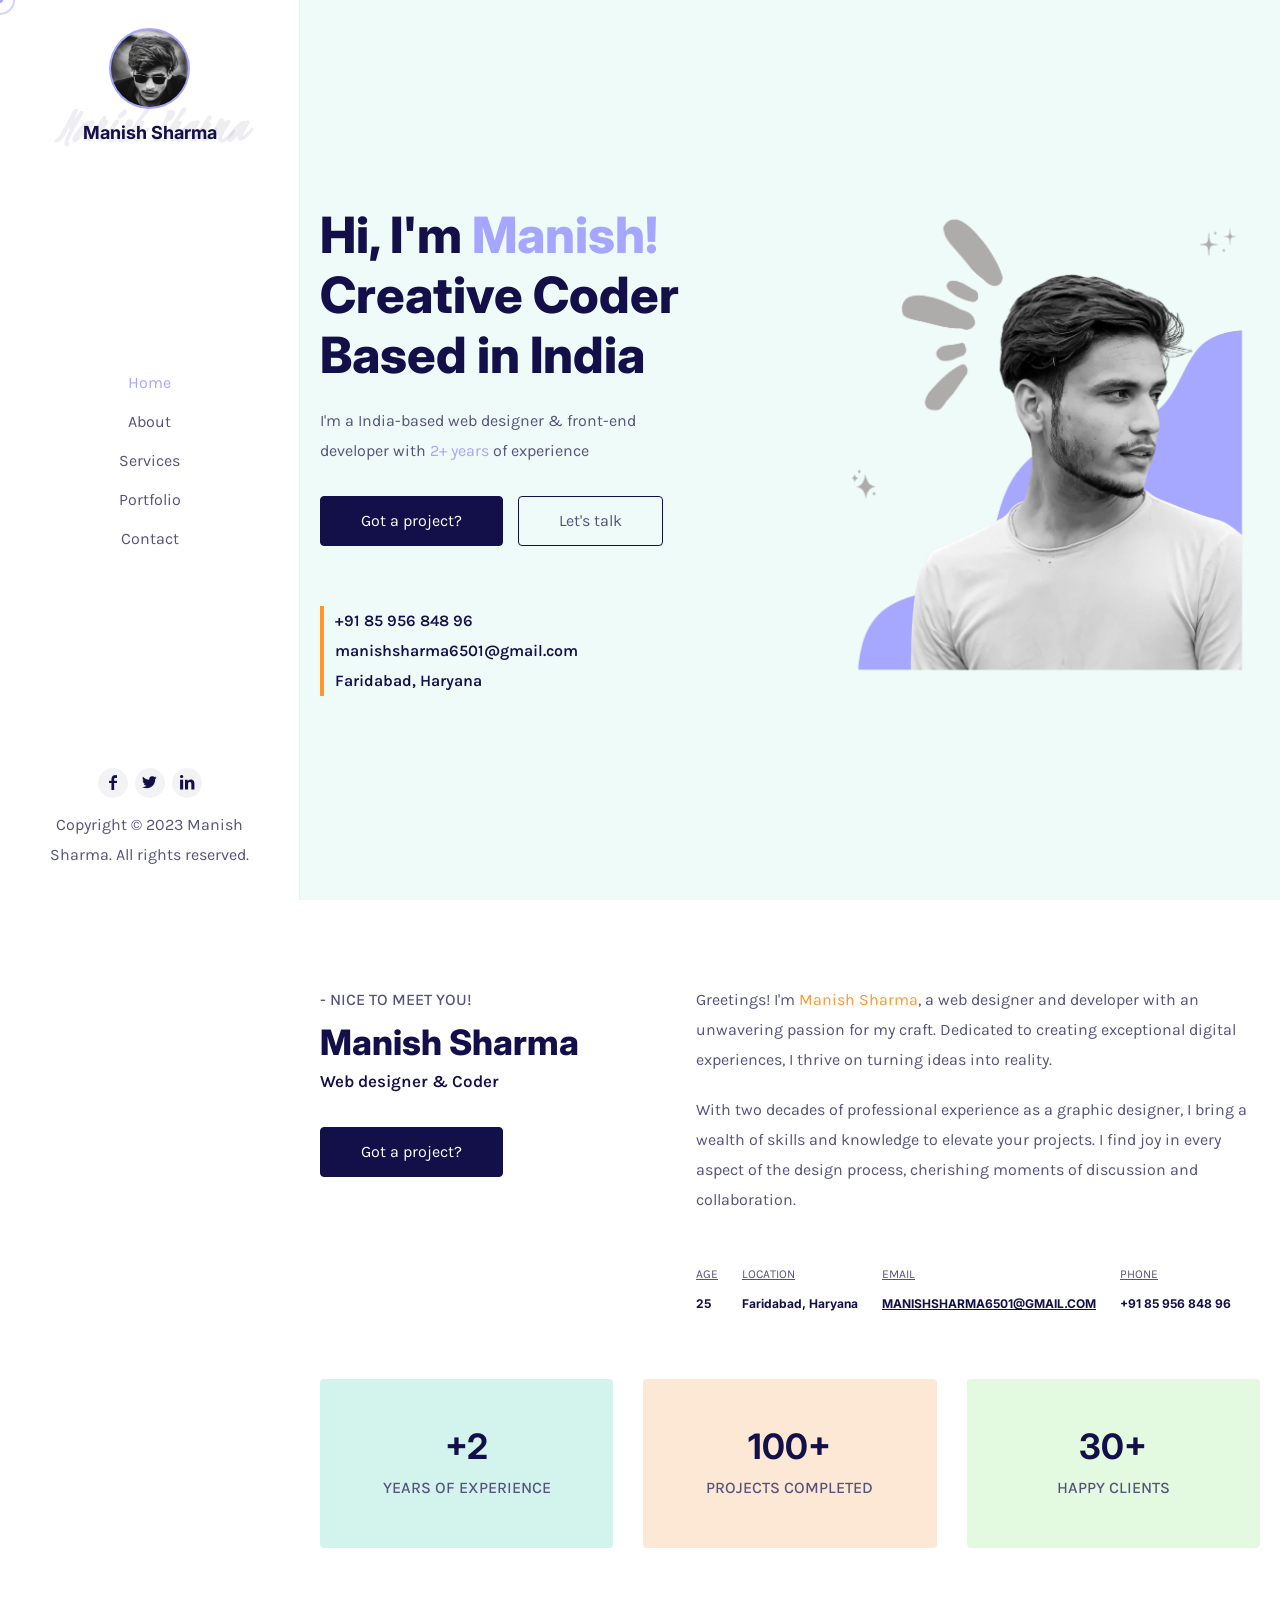
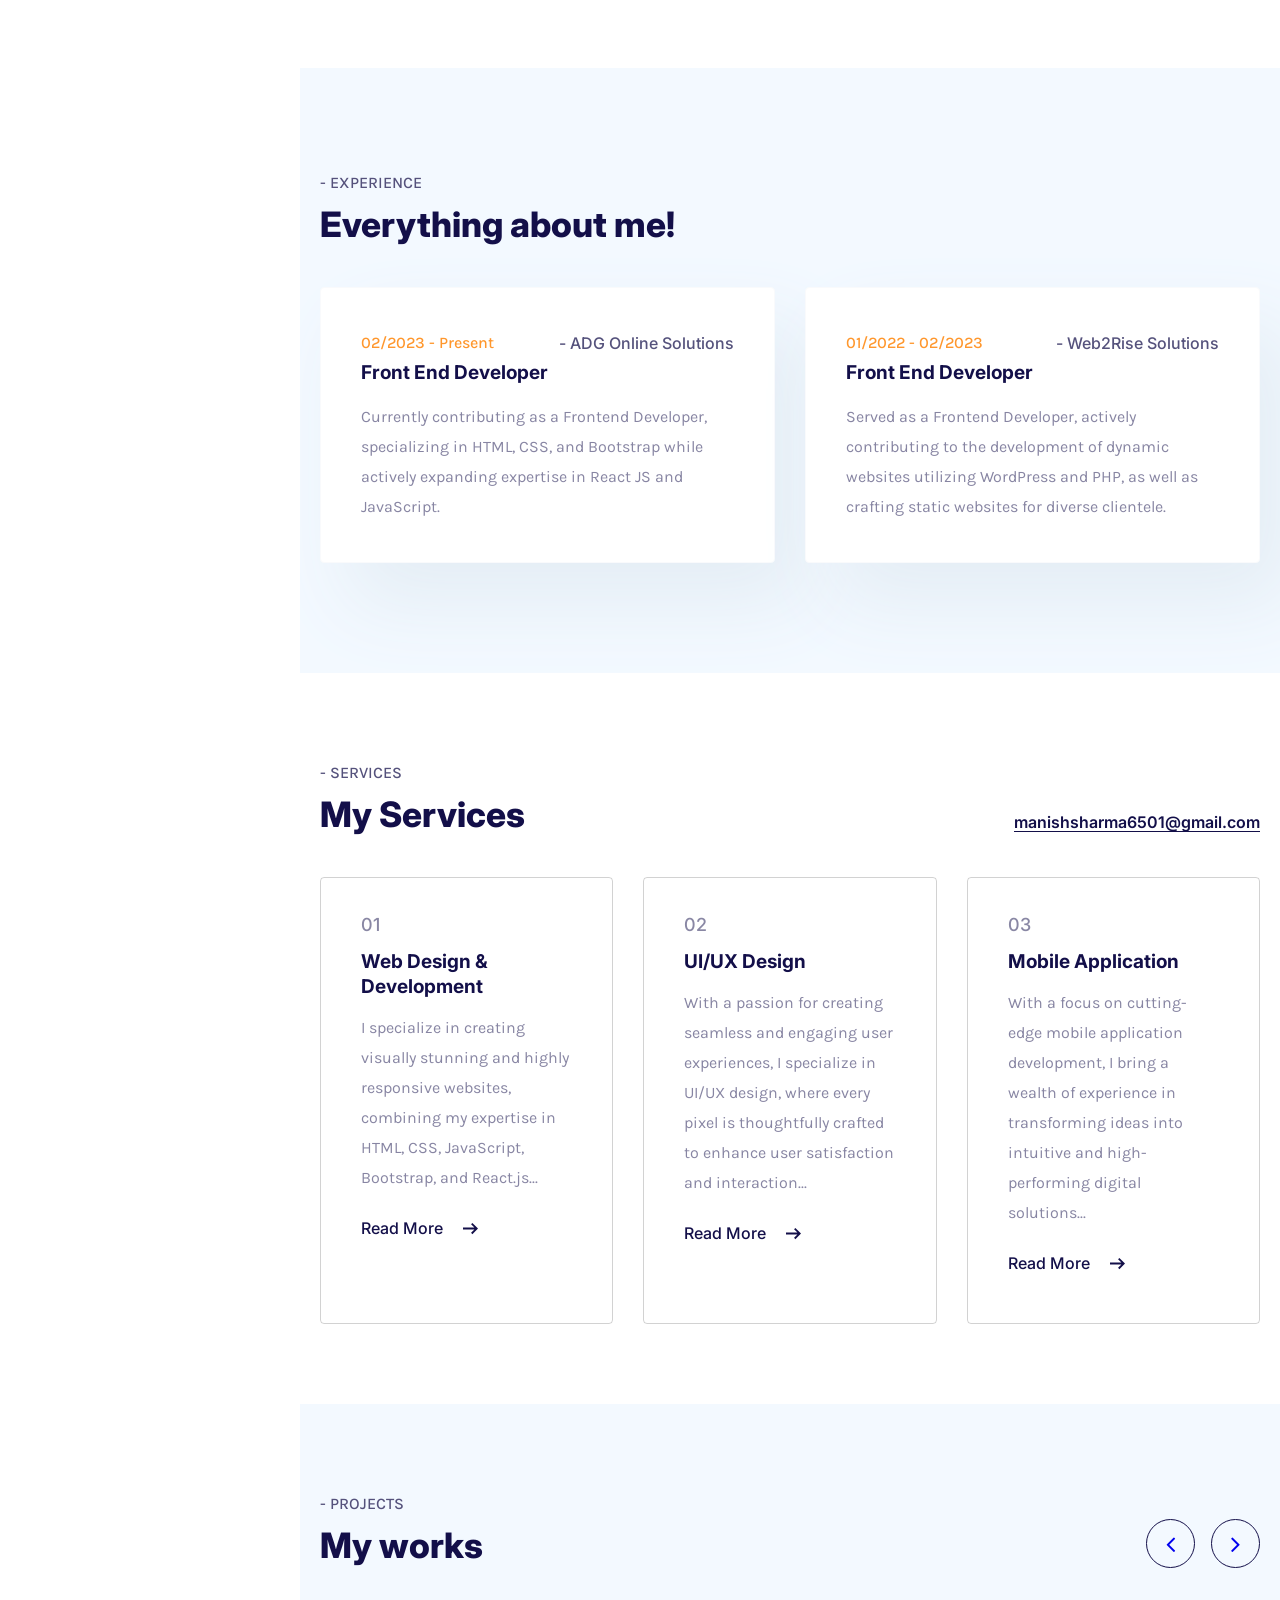
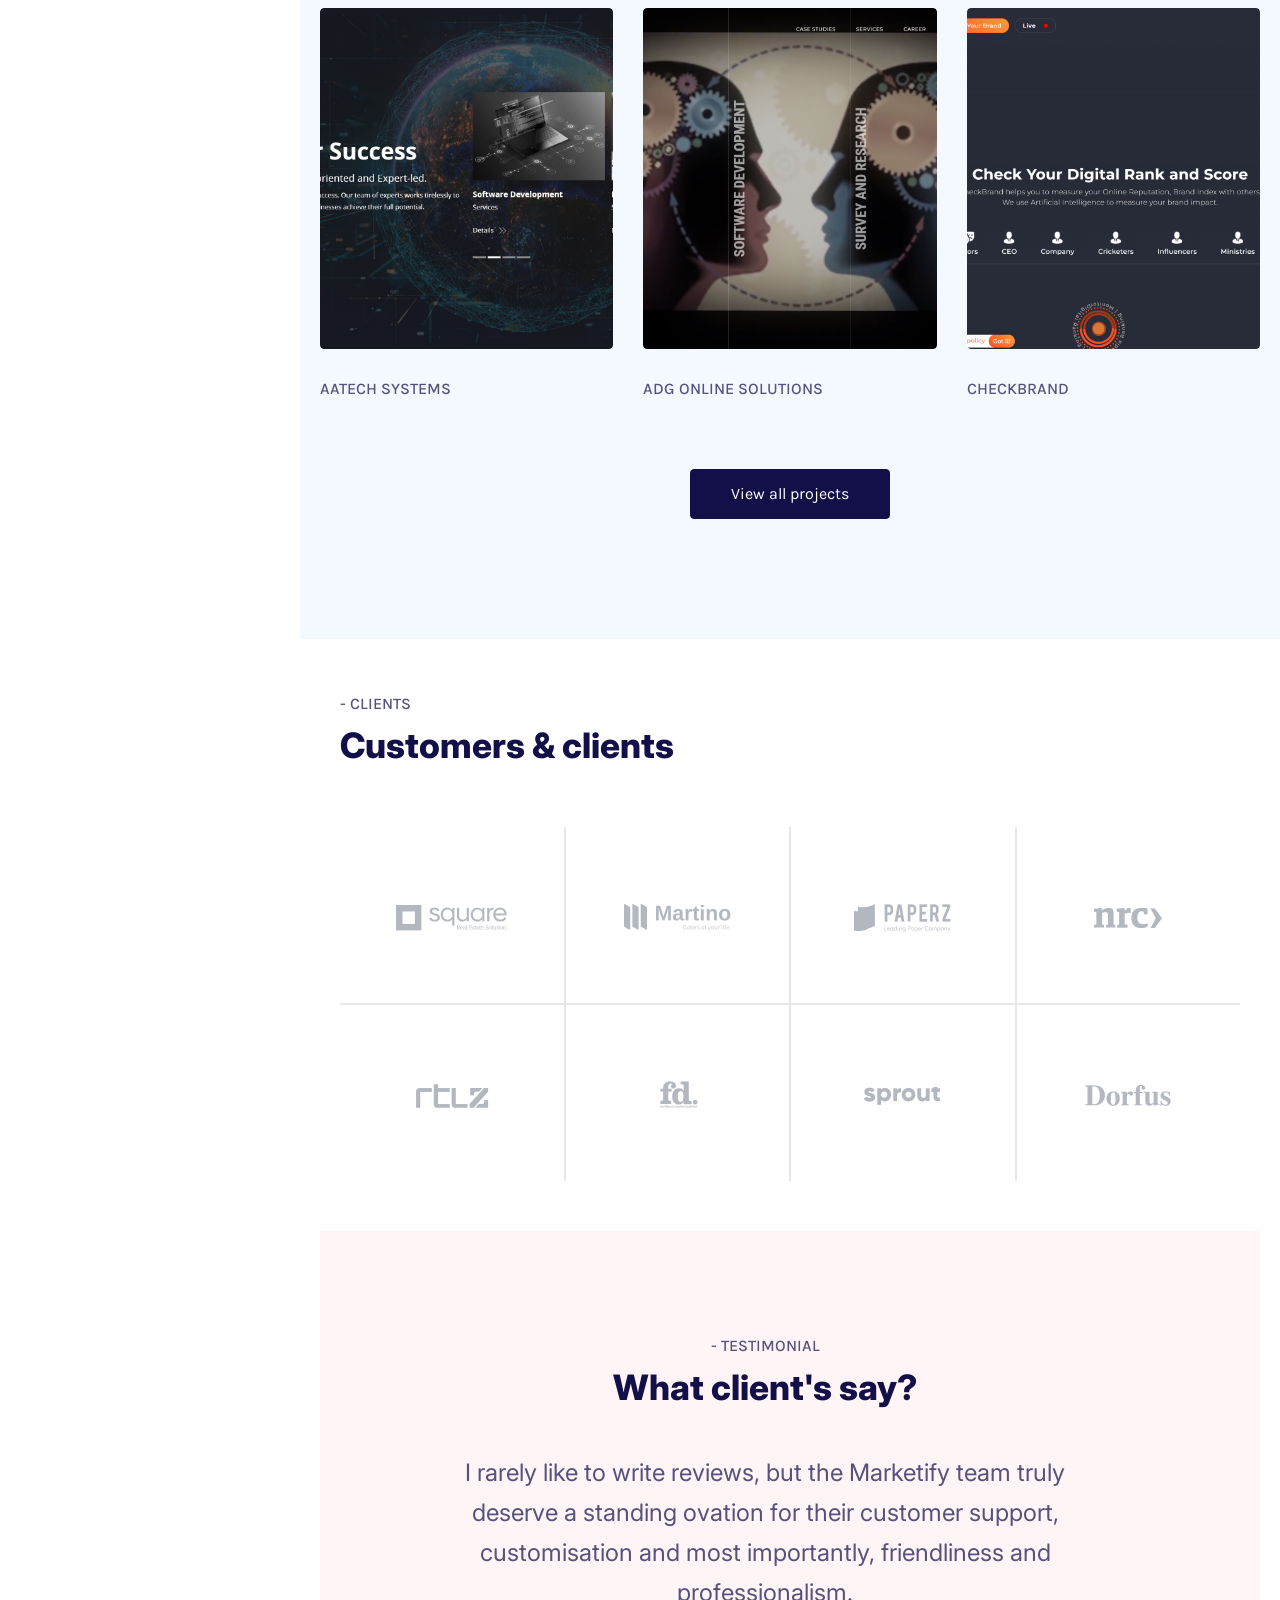
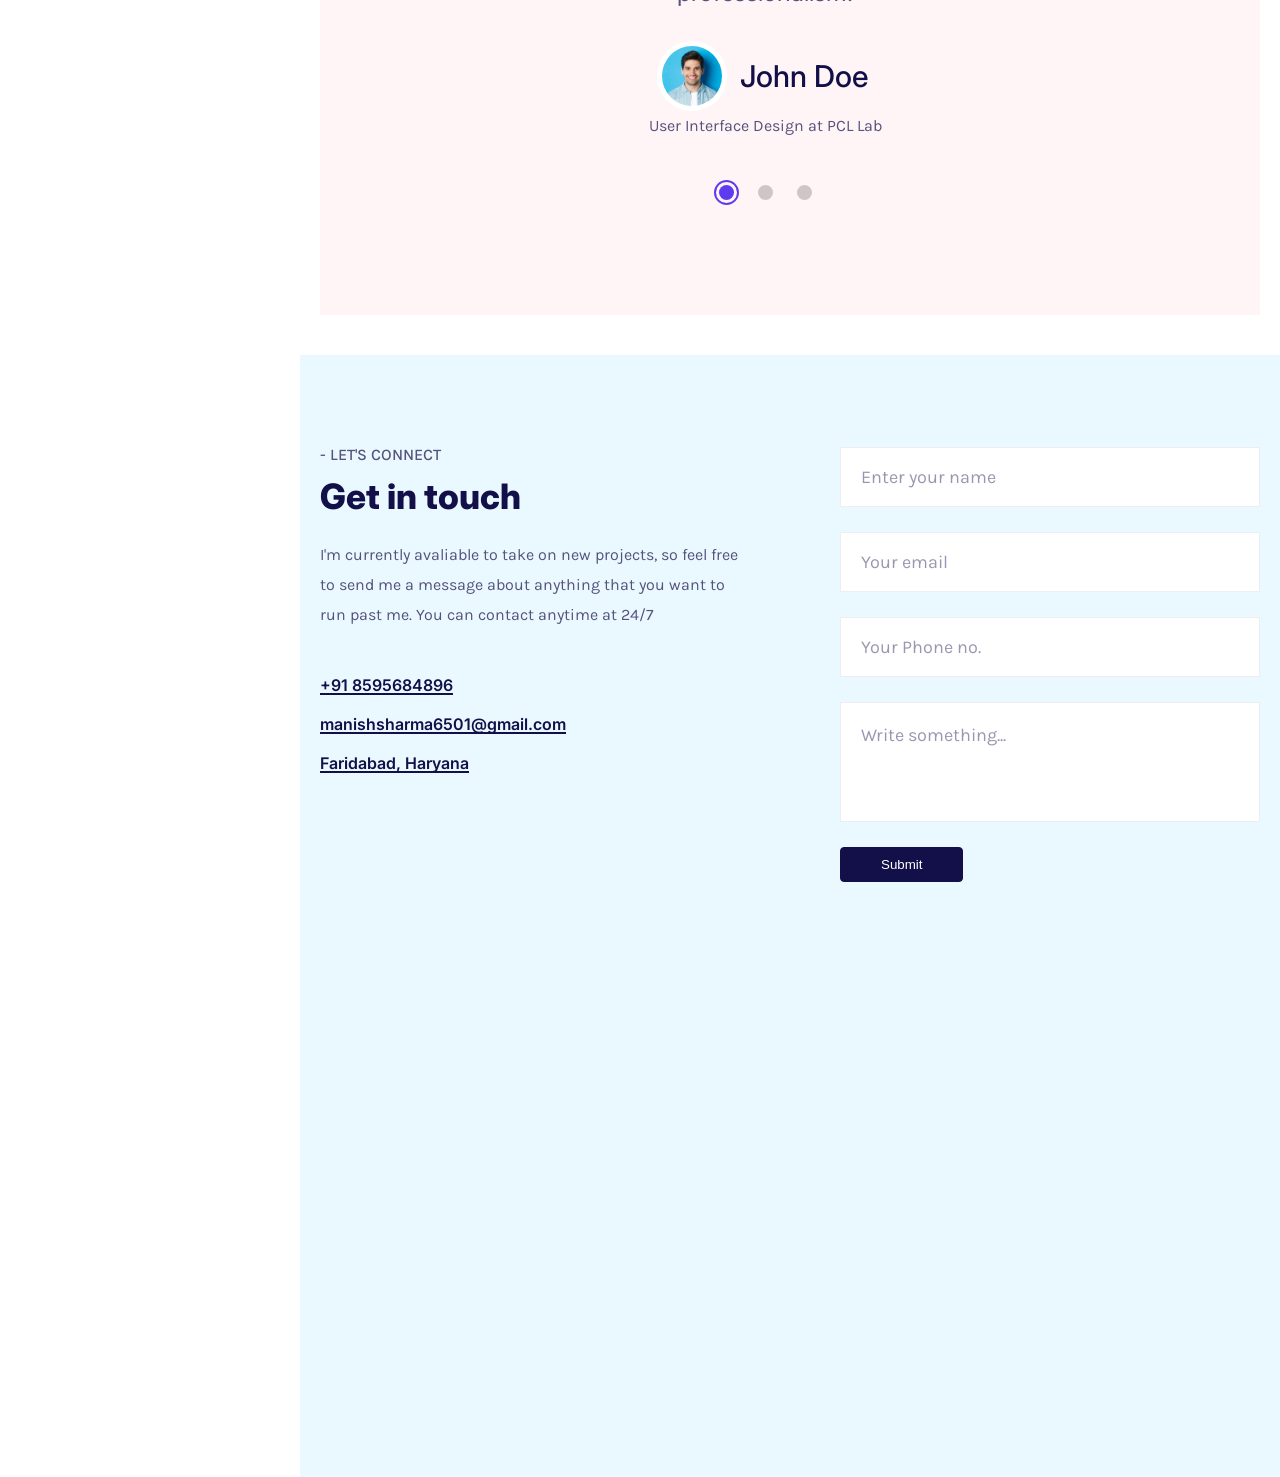
==== commit 356ccd1c: "mansdf" ====
--- a/index.html
+++ b/index.html
@@ -28,12 +28,12 @@
         <div class="dodo_tm_one_page_wrapper">
             <div class="elisc_tm_topbar">
                 <div class="topbar_inner">
-                    <div class="logo" data-type="image">
+                    <!-- <div class="logo" data-type="image">
                         <a class="image" href="#"><img src="img/logo/logo.png" alt /></a>
                         <a class="text" href="#"><span>Manish Sharma</span></a>
-                    </div>
+                    </div> -->
                     <div class="trigger">
-                        <div class="hamburger hamburger--slider">
+                        <div class="hamburger hamburger--slider">     
                             <div class="hamburger-box">
                                 <div class="hamburger-inner"></div>
                             </div>
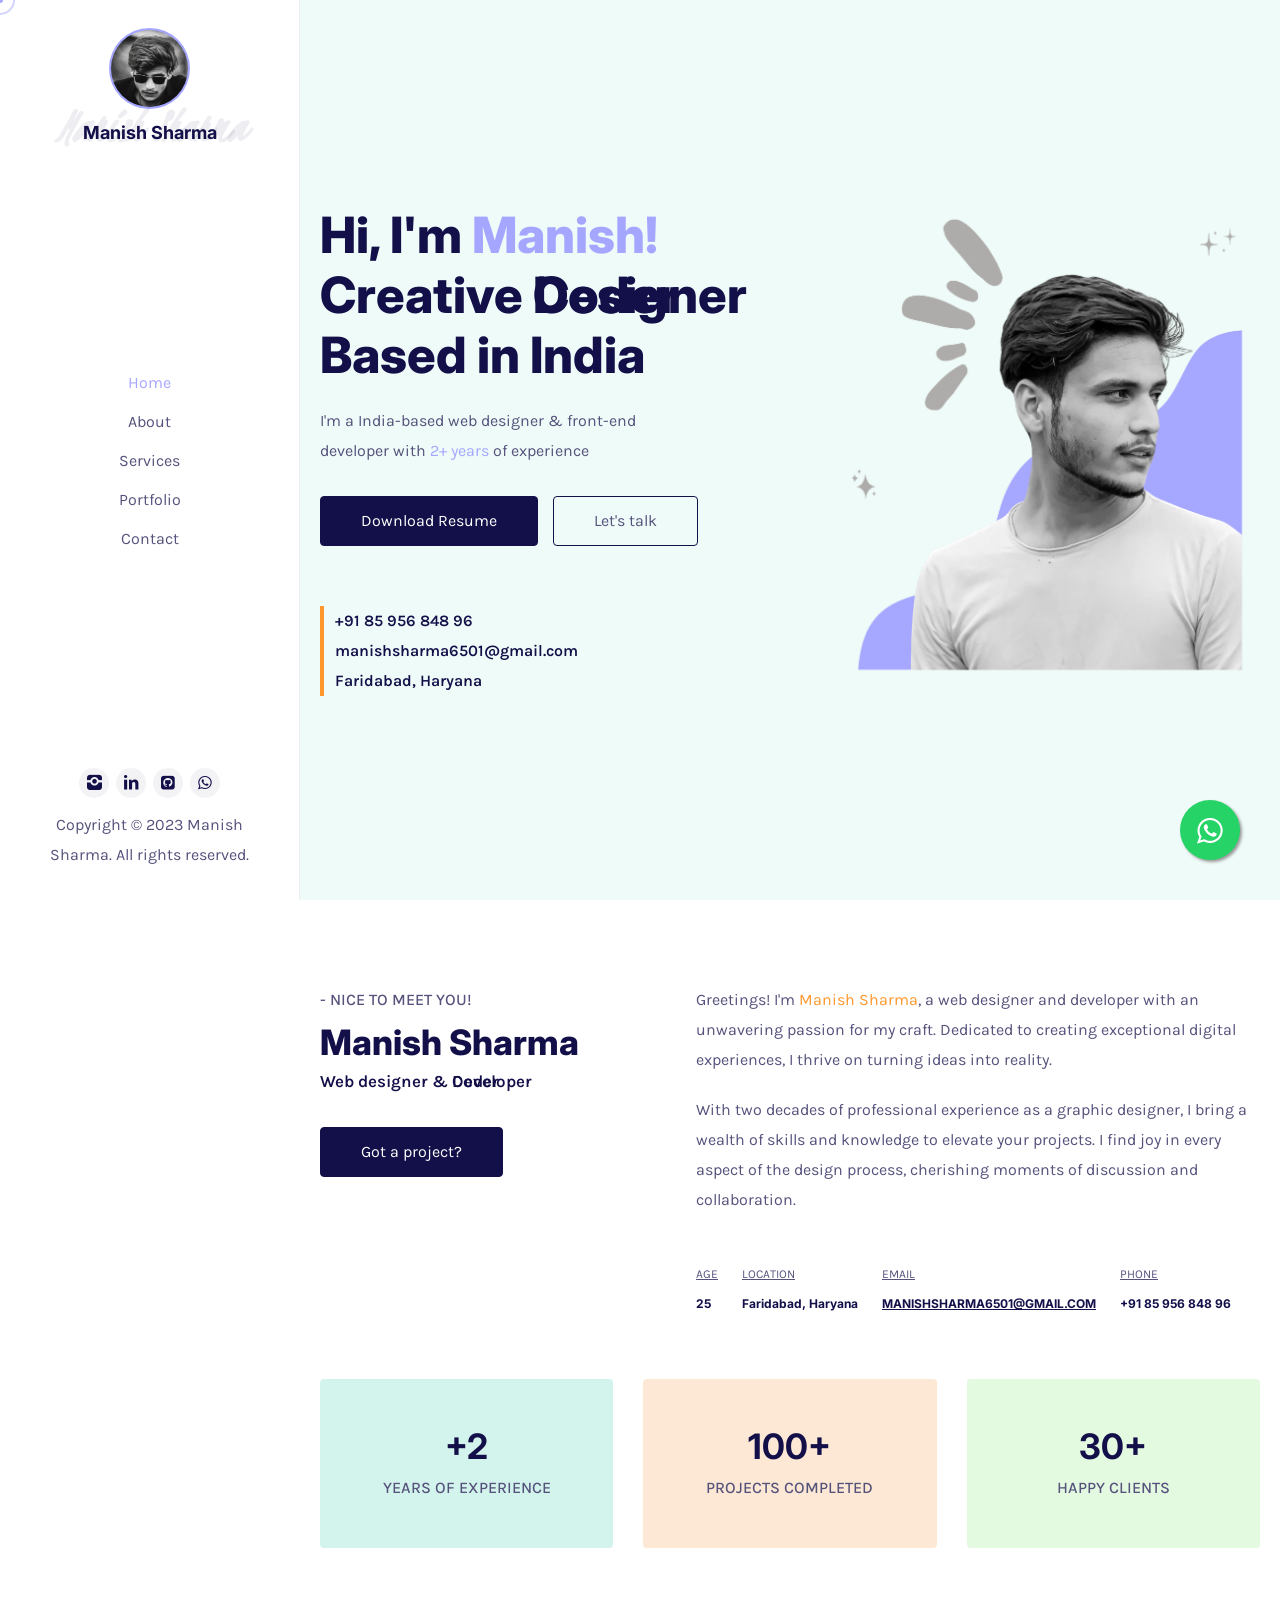
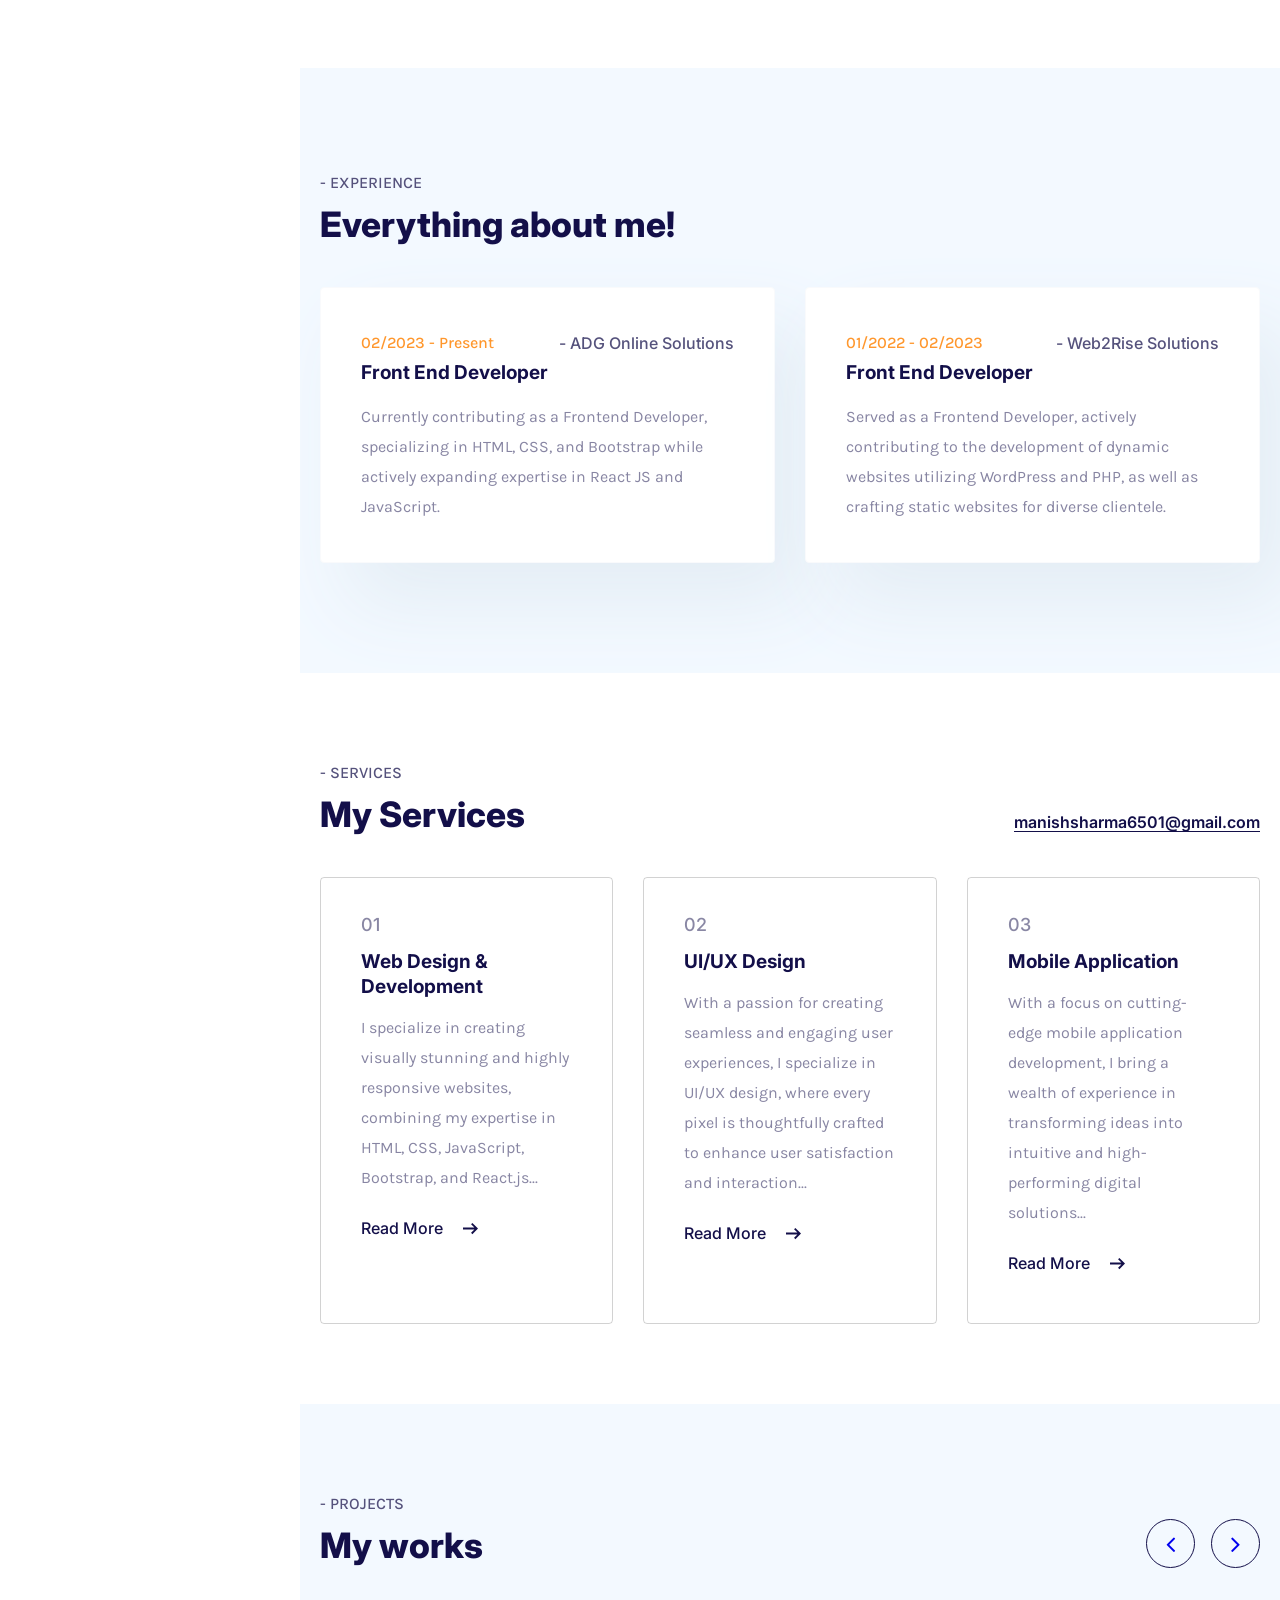
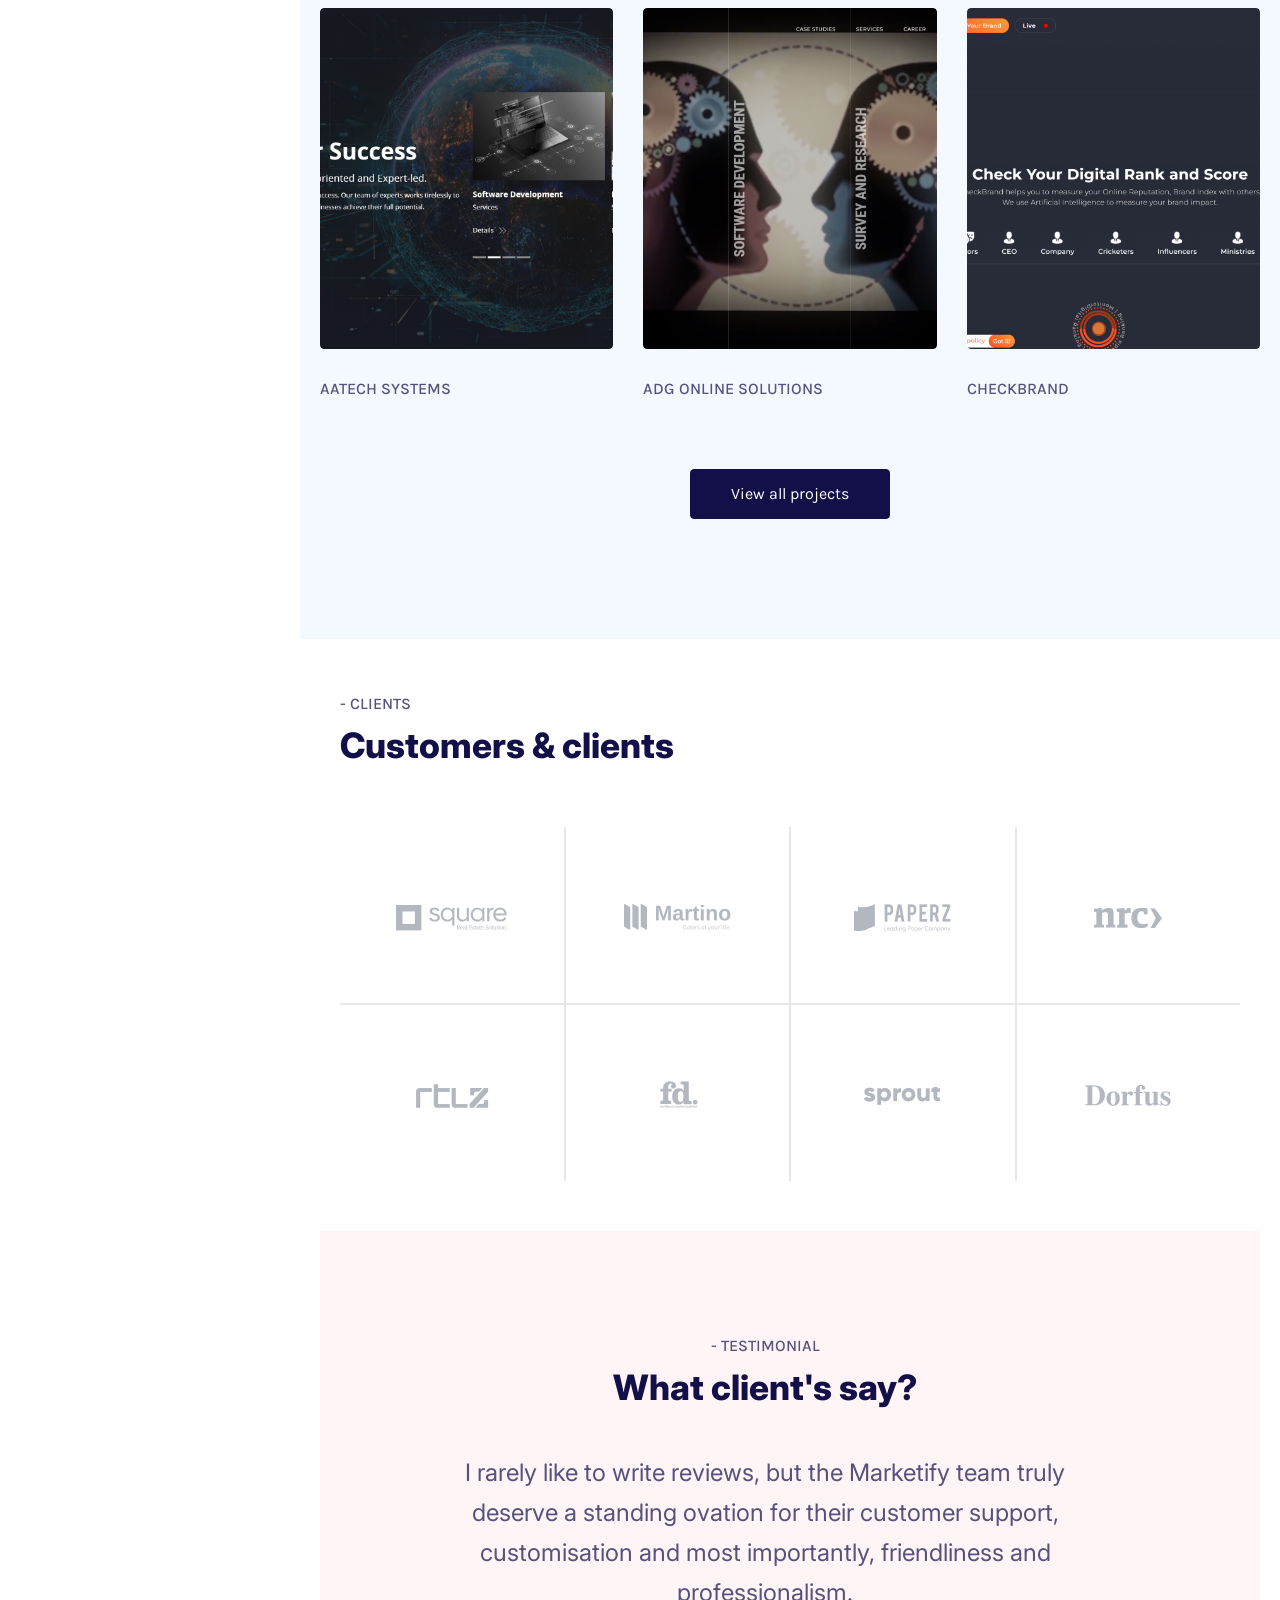
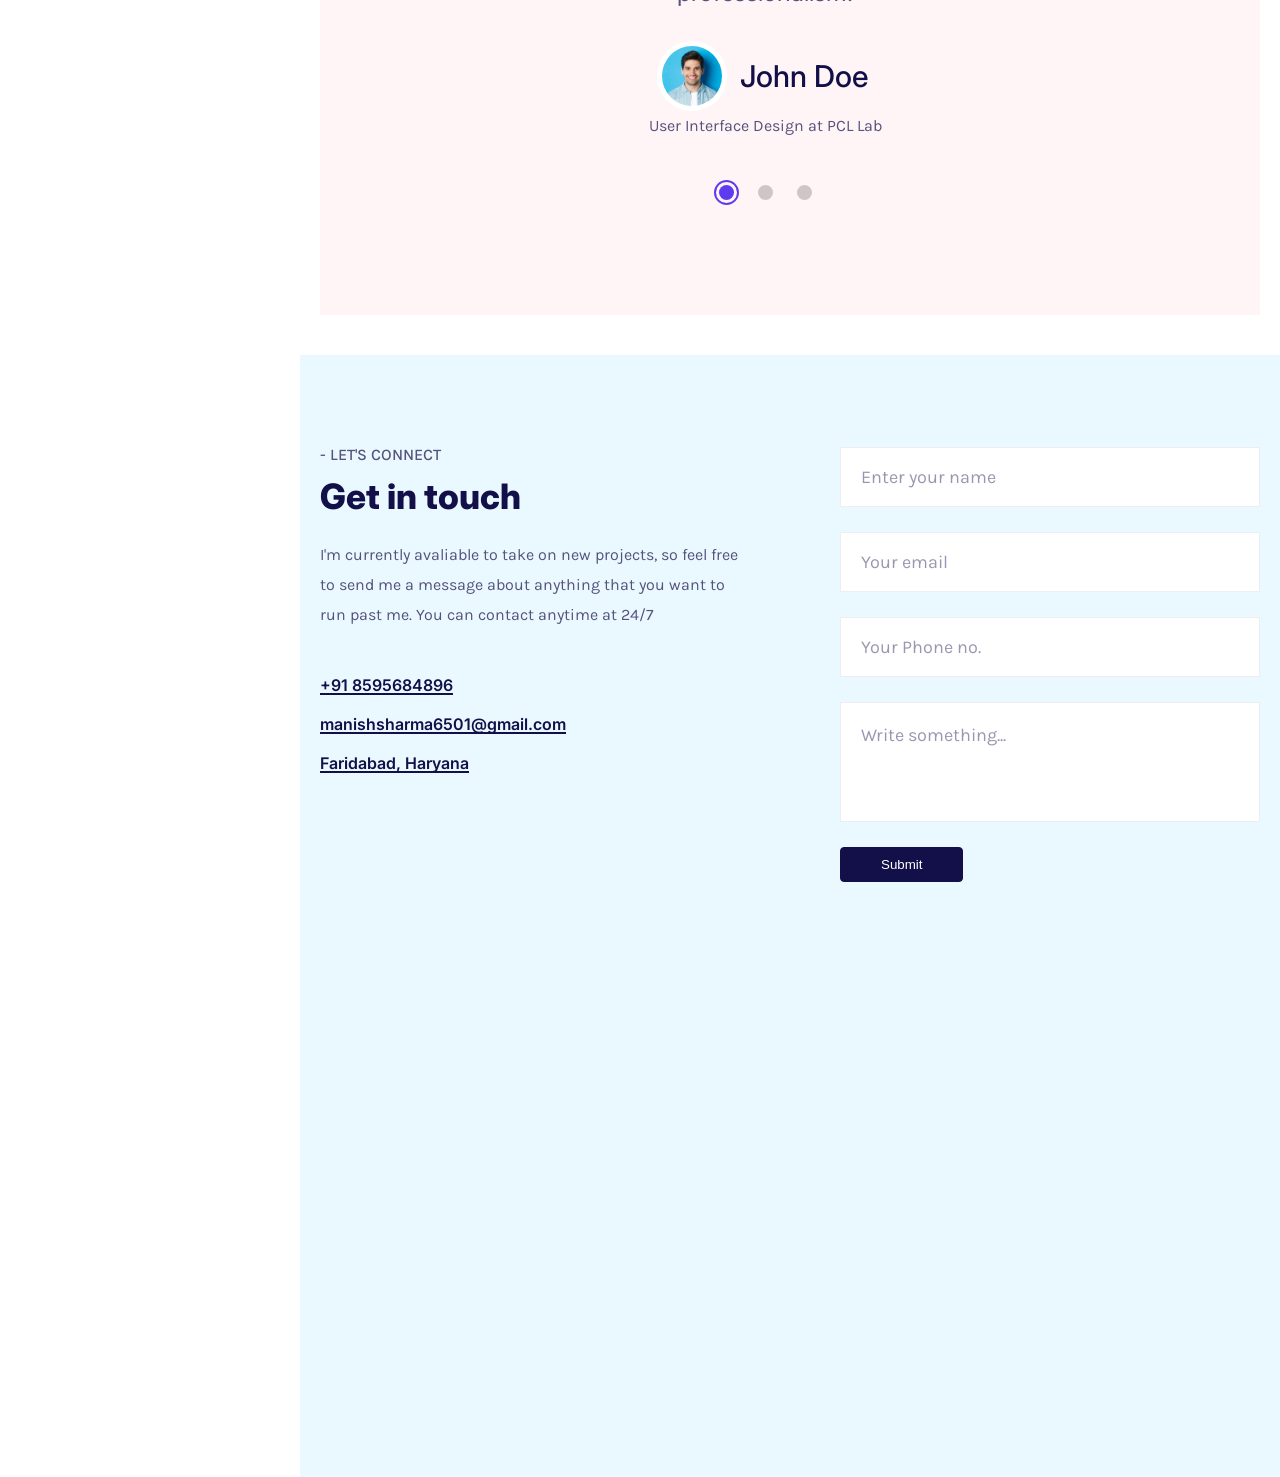
==== commit 3ace9bbc: "new updates" ====
--- a/index.html
+++ b/index.html
@@ -33,7 +33,7 @@
                         <a class="text" href="#"><span>Manish Sharma</span></a>
                     </div> -->
                     <div class="trigger">
-                        <div class="hamburger hamburger--slider">     
+                        <div class="hamburger hamburger--slider">
                             <div class="hamburger-box">
                                 <div class="hamburger-inner"></div>
                             </div>
@@ -109,13 +109,16 @@
                         <div class="social">
                             <ul>
                                 <li>
-                                    <a href="#"><i class="icon-facebook-1"></i></a>
+                                    <a target="_blank" href="https://www.instagram.com/manish______2001/"><i class="icon-instagram-1"></i></a>
                                 </li>
                                 <li>
-                                    <a href="#"><i class="icon-twitter-1"></i></a>
+                                    <a target="_blank" href="https://www.linkedin.com/in/manish-sharma-10a13b23a/"><i class="icon-linkedin-1"></i></a>
                                 </li>
                                 <li>
-                                    <a href="#"><i class="icon-linkedin-1"></i></a>
+                                    <a target="_blank" href="https://github.com/Manish-Sharma09"><i class="icon-instagram"></i></a>
+                                </li>
+                                <li>
+                                    <a target="_blank" href="https://wa.me/+918595684896"><i class="icon-whatsapp"></i></a>
                                 </li>
                             </ul>
                         </div>
@@ -153,7 +156,7 @@
                                         </div>
                                         <div class="buttons">
                                             <div class="elisc_tm_button">
-                                                <a class="anchor" href="#portfolio">Got a project?</a>
+                                                <a class="anchor" href="img/ManishSharmaResume.pdf" download>Download Resume</a>
                                             </div>
                                             <div class="elisc_tm_button" data-style="border">
                                                 <a class="anchor" href="#contact">Let's talk</a>
@@ -234,13 +237,12 @@
                                                     <span>Email</span>
                                                     <span>
                                                         <a href="mailto:manishsharma6501@gmail.com"><span
-                                                                class="__cf_email__"
-                                                                data-cfemail="6a191f1a1a0508192d0831051a0010dd101c1e">manishsharma6501@gmail.com</span></a>
+                                                                class="__cf_email__">manishsharma6501@gmail.com</span></a>
                                                     </span>
                                                 </li>
                                                 <li>
                                                     <span>Phone</span>
-                                                    <span><a href="tel:+8595684896">+91 85 956 848 96</a></span>
+                                                    <span><a href="tel:8595684896">+91 85 956 848 96</a></span>
                                                 </li>
                                             </ul>
                                         </div>
@@ -918,6 +920,10 @@
         <div class="mouse-cursor cursor-outer"></div>
         <div class="mouse-cursor cursor-inner"></div>
     </div>
+    <a href="https://wa.me/+918595684896" class="float" target="_blank">
+        <i class="icon-whatsapp"></i>
+      </a>
+      
     <script src="js/jquery.js"></script>
     <script src="js/plugins.js"></script>
     <script src="js/init.js"></script>
--- a/css/style.css
+++ b/css/style.css
@@ -3578,4 +3578,24 @@
 
 .gallery_zoom .list_inner .details {
     margin-bottom: 20px;
+}
+
+.float{
+	position:fixed;
+	width:60px;
+	height:60px;
+	bottom:40px;
+	right:40px;
+	background-color:#25d366;
+	color:#FFF;
+	border-radius:50px;
+	text-align:center;
+  font-size:30px;
+	box-shadow: 2px 2px 3px #999;
+  z-index:100;
+  line-height: 62px;
+}
+
+.my-float{
+	margin-top:16px;
 }
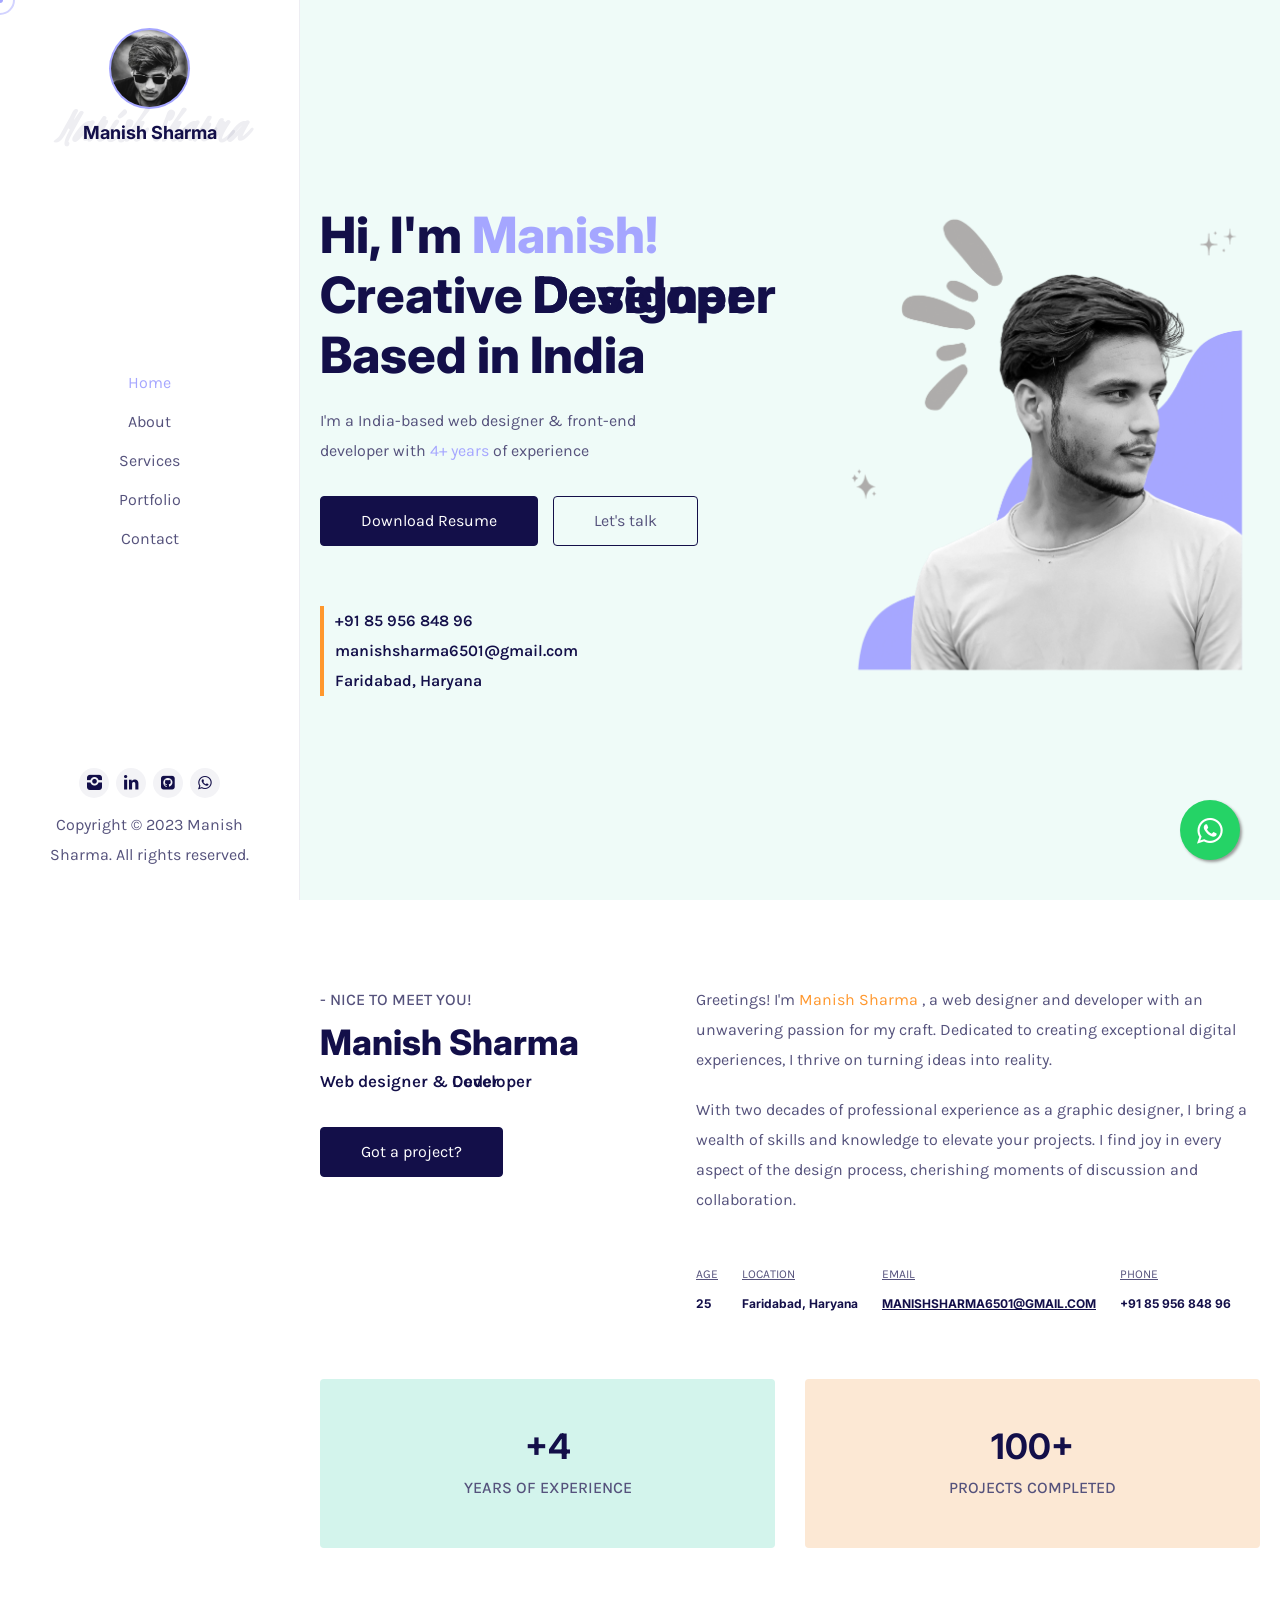
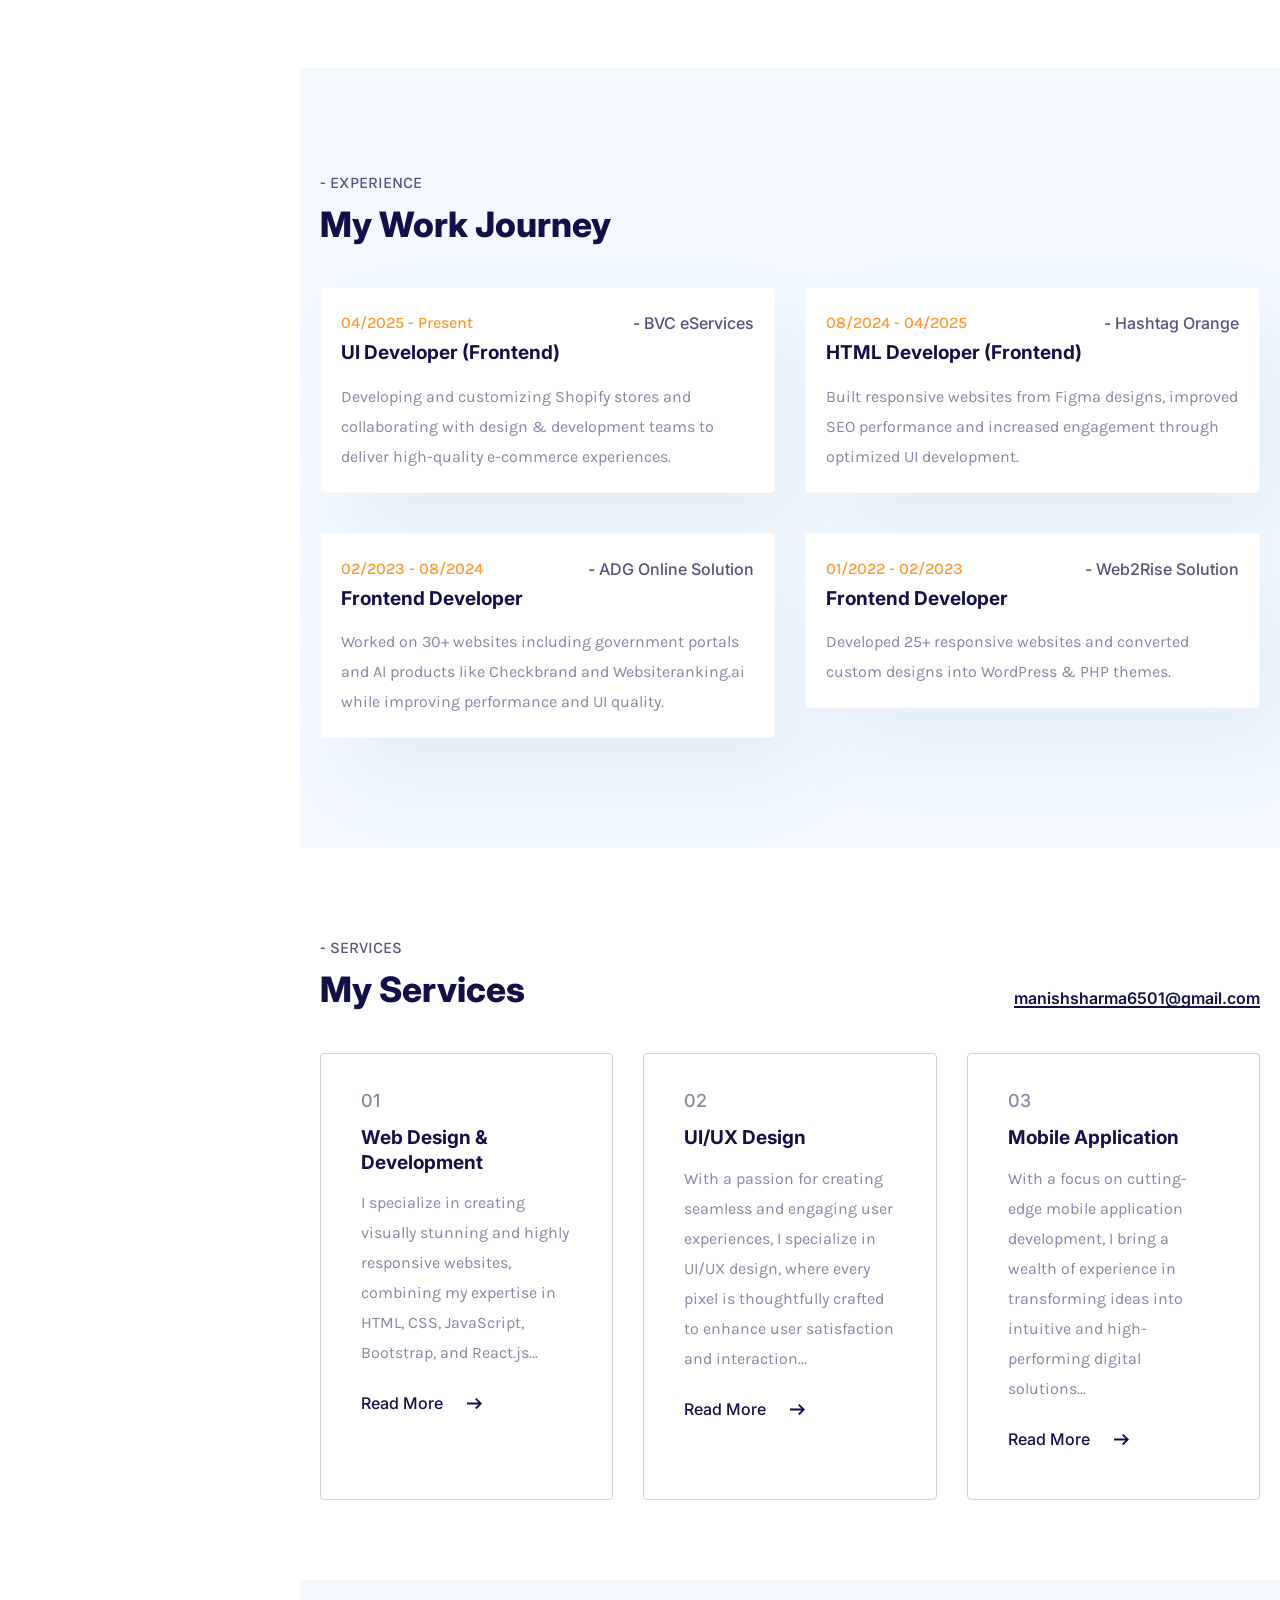
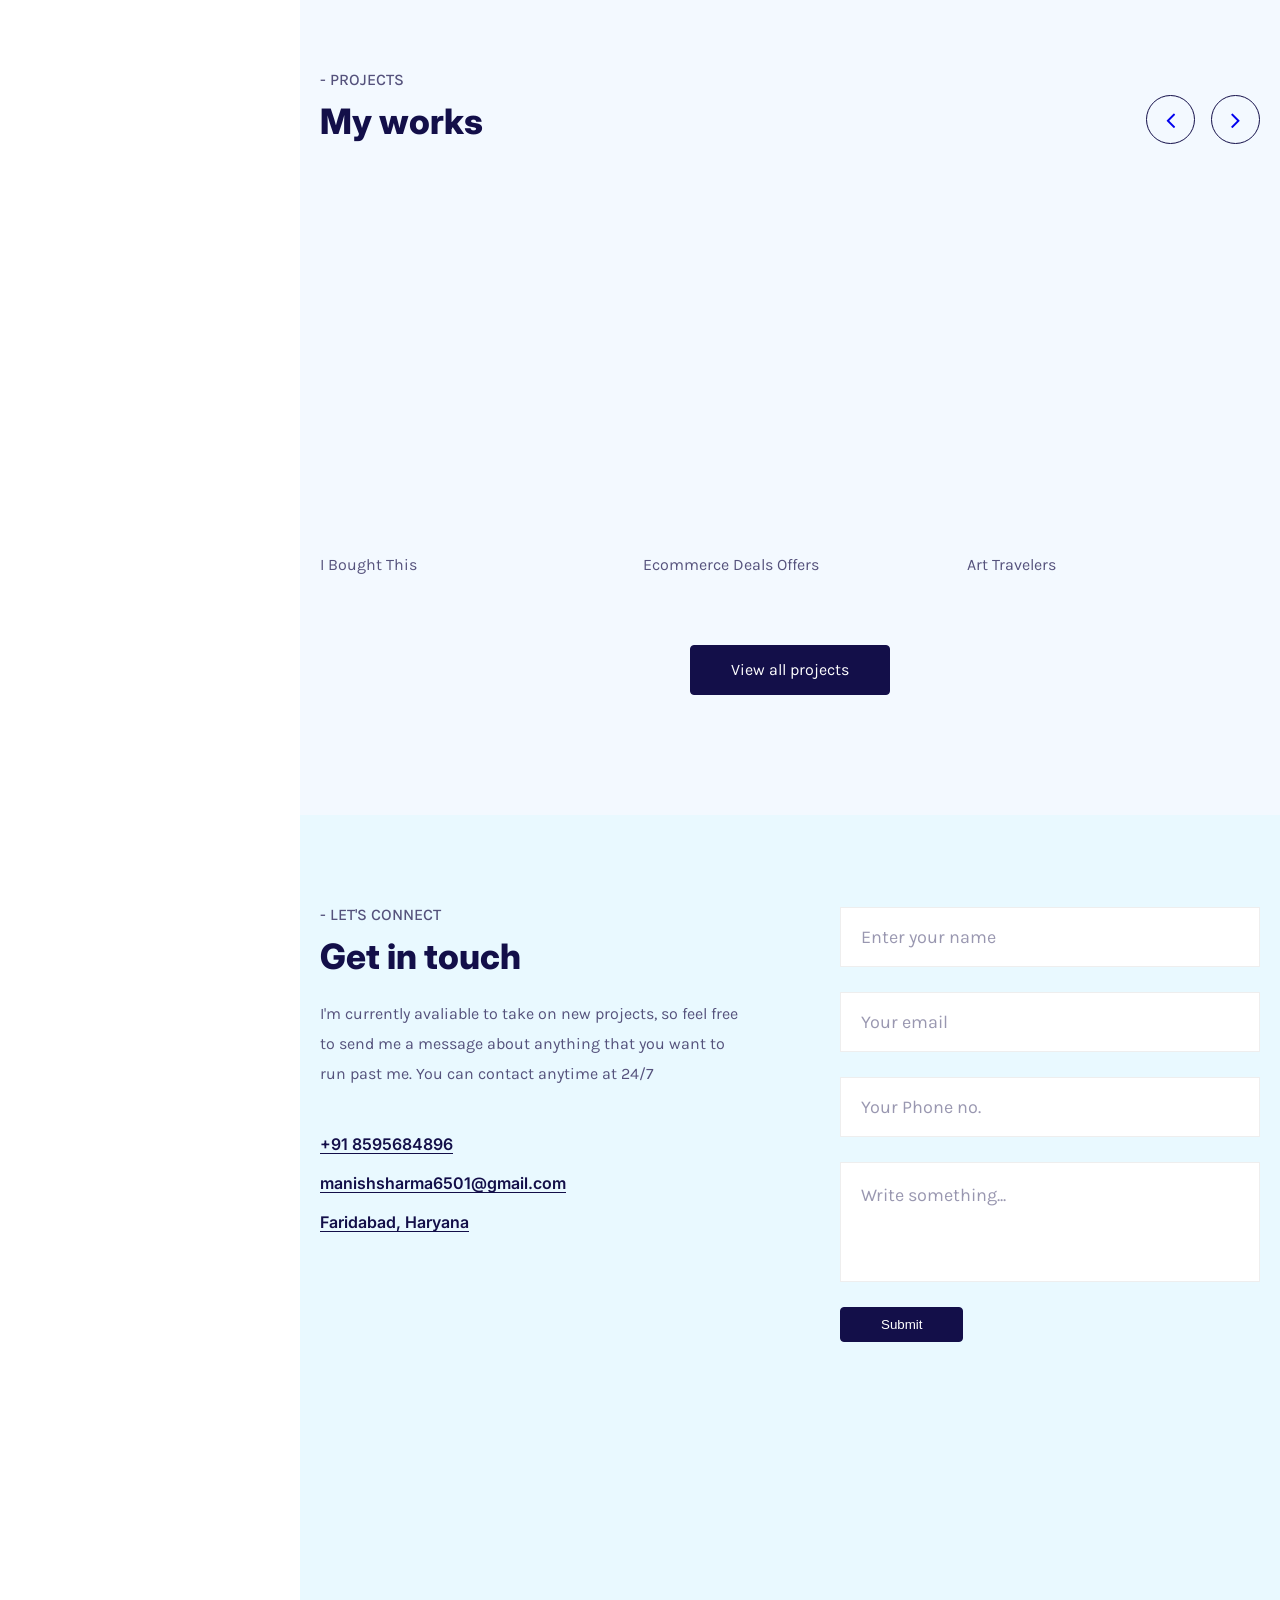
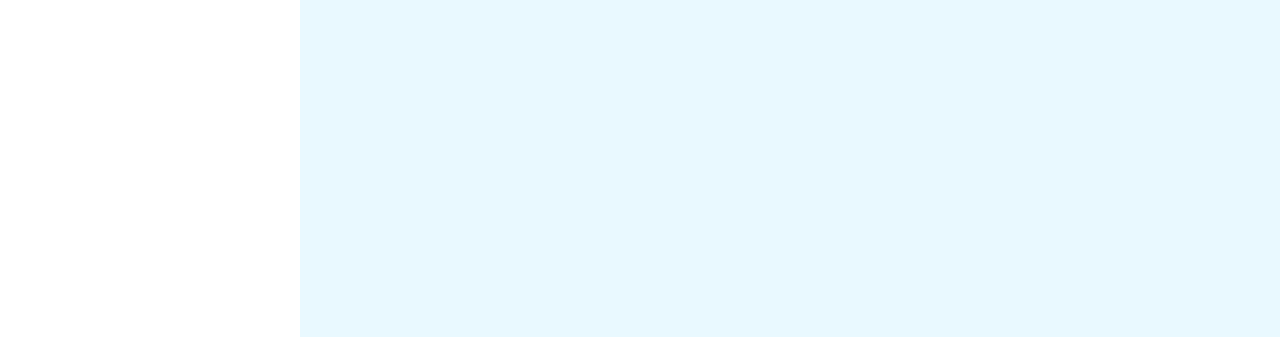
==== commit 2328615c: "update code" ====
--- a/index.html
+++ b/index.html
@@ -1,912 +1,777 @@
 <!DOCTYPE html>
 <html lang="en">
-
-<head>
-    <meta http-equiv="Content-Type" content="text/html; charset=utf-8" />
-    <meta name="description" content="Name of your web site" />
-    <meta name="author" content="Marketify" />
-    <meta name="viewport" content="width=device-width, initial-scale=1, maximum-scale=1" />
-    <title>Manish</title>
-    <link href="https://cdn.jsdelivr.net/npm/bootstrap@5.0.2/dist/css/bootstrap.min.css" />
-    <link
-        href="https://fonts.googleapis.com/css2?family=Karla:ital,wght@0,200;0,300;0,400;0,500;0,600;0,700;0,800;1,200;1,300;1,400;1,500;1,600;1,700;1,800&amp;display=swap"
-        rel="stylesheet" />
-    <link
-        href="https://fonts.googleapis.com/css2?family=Inter:wght@100;200;300;400;500;600;700;800;900&amp;display=swap"
-        rel="stylesheet" />
-    <link href="https://fonts.googleapis.com/css2?family=Kristi&amp;display=swap" rel="stylesheet" />
-    <link rel="stylesheet" type="text/css" href="css/plugins.css" />
-    <link rel="stylesheet" type="text/css" href="css/style.css" />
-</head>
-
-<body>
-    <div id="preloader">
-        <div class="loader_line"></div>
-    </div>
-
-    <div class="elisc_tm_all_wrap" data-magic-cursor="show">
-        <div class="dodo_tm_one_page_wrapper">
-            <div class="elisc_tm_topbar">
-                <div class="topbar_inner">
-                    <!-- <div class="logo" data-type="image">
+    <head>
+        <meta http-equiv="Content-Type" content="text/html; charset=utf-8">
+        <meta name="description" content="Name of your web site">
+        <meta name="author" content="Marketify">
+        <meta name="viewport" content="width=device-width, initial-scale=1, maximum-scale=1">
+        <title>Manish</title>
+        <link href="https://cdn.jsdelivr.net/npm/bootstrap@5.0.2/dist/css/bootstrap.min.css">
+        <link href="https://fonts.googleapis.com/css2?family=Karla:ital,wght@0,200;0,300;0,400;0,500;0,600;0,700;0,800;1,200;1,300;1,400;1,500;1,600;1,700;1,800&amp;display=swap" rel="stylesheet">
+        <link href="https://fonts.googleapis.com/css2?family=Inter:wght@100;200;300;400;500;600;700;800;900&amp;display=swap" rel="stylesheet">
+        <link href="https://fonts.googleapis.com/css2?family=Kristi&amp;display=swap" rel="stylesheet">
+        <link rel="stylesheet" type="text/css" href="css/plugins.css">
+        <link rel="stylesheet" type="text/css" href="css/style.css">
+    </head>
+    <body>
+        <div id="preloader">
+            <div class="loader_line"></div>
+        </div>
+        <div class="elisc_tm_all_wrap" data-magic-cursor="show">
+            <div class="dodo_tm_one_page_wrapper">
+                <div class="elisc_tm_topbar">
+                    <div class="topbar_inner">
+                        <!-- <div class="logo" data-type="image">
                         <a class="image" href="#"><img src="img/logo/logo.png" alt /></a>
                         <a class="text" href="#"><span>Manish Sharma</span></a>
                     </div> -->
-                    <div class="trigger">
-                        <div class="hamburger hamburger--slider">
-                            <div class="hamburger-box">
-                                <div class="hamburger-inner"></div>
+                        <div class="trigger">
+                            <div class="hamburger hamburger--slider">
+                                <div class="hamburger-box">
+                                    <div class="hamburger-inner"></div>
+                                </div>
                             </div>
                         </div>
                     </div>
                 </div>
-            </div>
-            <div class="elisc_tm_mobile_menu">
-                <div class="inner">
-                    <div class="wrapper">
-                        <div class="avatar">
-                            <div class="image" data-img-url="img/about/dp.jpg"></div>
-                        </div>
-                        <div class="menu_list">
+                <div class="elisc_tm_mobile_menu">
+                    <div class="inner">
+                        <div class="wrapper">
+                            <div class="avatar">
+                                <div class="image" data-img-url="img/about/dp.jpg"></div>
+                            </div>
+                            <div class="menu_list">
+                                <ul class="anchor_nav">
+                                    <li class="current">
+                                        <a href="#home">Home</a>
+                                    </li>
+                                    <li>
+                                        <a href="#about">About</a>
+                                    </li>
+                                    <li>
+                                        <a href="#service">Services</a>
+                                    </li>
+                                    <li>
+                                        <a href="#portfolio">Portfolio</a>
+                                    </li>
+                                    <li>
+                                        <a href="#news">Blog</a>
+                                    </li>
+                                    <li>
+                                        <a href="#contact">Contact</a>
+                                    </li>
+                                </ul>
+                            </div>
+                            <div class="social">
+                                <ul>
+                                    <li>
+                                        <a href="#">
+                                            <img class="svg" src="img/svg/social/facebook.svg" alt>
+                                        </a>
+                                    </li>
+                                    <li>
+                                        <a href="#">
+                                            <img class="svg" src="img/svg/social/twitter.svg" alt>
+                                        </a>
+                                    </li>
+                                    <li>
+                                        <a href="#">
+                                            <img class="svg" src="img/svg/social/instagram.svg" alt>
+                                        </a>
+                                    </li>
+                                    <li>
+                                        <a href="#">
+                                            <img class="svg" src="img/svg/social/dribbble.svg" alt>
+                                        </a>
+                                    </li>
+                                    <li>
+                                        <a href="#">
+                                            <img class="svg" src="img/svg/social/tik-tok.svg" alt>
+                                        </a>
+                                    </li>
+                                </ul>
+                            </div>
+                            <div class="copyright">
+                                <p>Copyright &copy; 2023</p>
+                            </div>
+                        </div>
+                    </div>
+                </div>
+                <div class="elisc_tm_sidebar">
+                    <div class="sidebar_inner">
+                        <div class="author">
+                            <div class="image">
+                                <img src="img/thumbs/1-1.jpg" alt>
+                                <div class="main" data-img-url="img/about/dp.jpg"></div>
+                            </div>
+                            <div class="name">
+                                <h3>
+                                    <span>Manish Sharma
+                                        <span class="back">Manish Sharma</span>
+                                    </span>
+                                </h3>
+                            </div>
+                        </div>
+                        <div class="menu scrollable">
                             <ul class="anchor_nav">
-                                <li class="current"><a href="#home">Home</a></li>
-                                <li><a href="#about">About</a></li>
-                                <li><a href="#service">Services</a></li>
-                                <li><a href="#portfolio">Portfolio</a></li>
-                                <li><a href="#news">Blog</a></li>
-                                <li><a href="#contact">Contact</a></li>
-                            </ul>
-                        </div>
-                        <div class="social">
-                            <ul>
-                                <li>
-                                    <a href="#"><img class="svg" src="img/svg/social/facebook.svg" alt /></a>
+                                <li class="current">
+                                    <a href="#home">Home</a>
                                 </li>
                                 <li>
-                                    <a href="#"><img class="svg" src="img/svg/social/twitter.svg" alt /></a>
+                                    <a href="#about">About</a>
                                 </li>
                                 <li>
-                                    <a href="#"><img class="svg" src="img/svg/social/instagram.svg" alt /></a>
+                                    <a href="#service">Services</a>
                                 </li>
                                 <li>
-                                    <a href="#"><img class="svg" src="img/svg/social/dribbble.svg" alt /></a>
+                                    <a href="#portfolio">Portfolio</a>
                                 </li>
                                 <li>
-                                    <a href="#"><img class="svg" src="img/svg/social/tik-tok.svg" alt /></a>
+                                    <a href="#contact">Contact</a>
                                 </li>
                             </ul>
                         </div>
                         <div class="copyright">
-                            <p>Copyright &copy; 2023</p>
+                            <div class="social">
+                                <ul>
+                                    <li>
+                                        <a target="_blank" href="https://www.instagram.com/manish______2001/">
+                                            <i class="icon-instagram-1"></i>
+                                        </a>
+                                    </li>
+                                    <li>
+                                        <a target="_blank" href="https://www.linkedin.com/in/manish-sharma-10a13b23a/">
+                                            <i class="icon-linkedin-1"></i>
+                                        </a>
+                                    </li>
+                                    <li>
+                                        <a target="_blank" href="https://github.com/Manish-Sharma09">
+                                            <i class="icon-instagram"></i>
+                                        </a>
+                                    </li>
+                                    <li>
+                                        <a target="_blank" href="https://wa.me/+918595684896">
+                                            <i class="icon-whatsapp"></i>
+                                        </a>
+                                    </li>
+                                </ul>
+                            </div>
+                            <div class="text">
+                                <p>Copyright © 2023 Manish Sharma. All rights reserved.</p>
+                            </div>
                         </div>
                     </div>
                 </div>
-            </div>
-
-            <div class="elisc_tm_sidebar">
-                <div class="sidebar_inner">
-                    <div class="author">
-                        <div class="image">
-                            <img src="img/thumbs/1-1.jpg" alt />
-                            <div class="main" data-img-url="img/about/dp.jpg"></div>
-                        </div>
-                        <div class="name">
-                            <h3>
-                                <span>Manish Sharma<span class="back">Manish Sharma</span></span>
-                            </h3>
-                        </div>
-                    </div>
-                    <div class="menu scrollable">
-                        <ul class="anchor_nav">
-                            <li class="current"><a href="#home">Home</a></li>
-                            <li><a href="#about">About</a></li>
-                            <li><a href="#service">Services</a></li>
-                            <li><a href="#portfolio">Portfolio</a></li>
-                            <li><a href="#contact">Contact</a></li>
-                        </ul>
-                    </div>
-                    <div class="copyright">
-                        <div class="social">
-                            <ul>
-                                <li>
-                                    <a target="_blank" href="https://www.instagram.com/manish______2001/"><i class="icon-instagram-1"></i></a>
-                                </li>
-                                <li>
-                                    <a target="_blank" href="https://www.linkedin.com/in/manish-sharma-10a13b23a/"><i class="icon-linkedin-1"></i></a>
-                                </li>
-                                <li>
-                                    <a target="_blank" href="https://github.com/Manish-Sharma09"><i class="icon-instagram"></i></a>
-                                </li>
-                                <li>
-                                    <a target="_blank" href="https://wa.me/+918595684896"><i class="icon-whatsapp"></i></a>
-                                </li>
-                            </ul>
-                        </div>
-                        <div class="text">
-                            <p>Copyright © 2023 Manish Sharma. All rights reserved.</p>
-                        </div>
-                    </div>
-                </div>
-            </div>
-
-            <div class="elisc_tm_mainpart">
-                <div class="mainpart_inner">
-                    <div class="elisc_tm_section animated" id="home">
-                        <div class="elisc_tm_home">
-                            <div class="tm_content">
-                                <div class="details">
-                                    <div class="left">
-                                        <div class="title">
-                                            <h3>Hi, I'm <span class="blueColor">Manish!</span></h3>
-                                            <h3>
-                                                <span class="cd-headline rotate-1">
-                                                    <span class="blc">Creative</span>
-                                                    <span class="cd-words-wrapper">
-                                                        <b class="is-visible">Designer</b>
-                                                        <b>Coder</b>
-                                                        <b>Player</b>
+                <div class="elisc_tm_mainpart">
+                    <div class="mainpart_inner">
+                        <div class="elisc_tm_section animated" id="home">
+                            <div class="elisc_tm_home">
+                                <div class="tm_content">
+                                    <div class="details">
+                                        <div class="left">
+                                            <div class="title">
+                                                <h3>Hi, I'm
+                                                    <span class="blueColor">Manish!</span>
+                                                </h3>
+                                                <h3>
+                                                    <span class="cd-headline rotate-1">
+                                                        <span class="blc">Creative</span>
+                                                        <span class="cd-words-wrapper">
+                                                            <b class="is-visible">Designer</b>
+                                                            <b>Developer</b>
+                                                            <b>Coder</b>
+                                                        </span>
+                                                    </span>
+                                                </h3>
+                                                <h3>Based in India</h3>
+                                            </div>
+                                            <div class="subtitle">
+                                                <p>I'm a India-based web designer & front-end developer with
+                                                    <span class="blueColor">4+ years</span> of experience
+                                                </p>
+                                            </div>
+                                            <div class="buttons">
+                                                <div class="elisc_tm_button">
+                                                    <a class="anchor" href="img/ManishSharmaResume.pdf" download>Download Resume</a>
+                                                </div>
+                                                <div class="elisc_tm_button" data-style="border">
+                                                    <a class="anchor" href="#contact">Let's talk</a>
+                                                </div>
+                                            </div>
+                                            <div class="info">
+                                                <ul>
+                                                    <li>
+                                                        <a href="tel:+918595684896">+91 85 956 848 96</a>
+                                                    </li>
+                                                    <li>
+                                                        <a href="mailto:manishsharma6501@gmail.com">
+                                                            <span class="__cf_email__" data-cfemail="1d7e787d7d627e787c5c7970767c6c217c706e">manishsharma6501@gmail.com</span>
+                                                        </a>
+                                                    </li>
+                                                    <li>
+                                                        <a class="href_location" href="#">Faridabad, Haryana</a>
+                                                    </li>
+                                                </ul>
+                                            </div>
+                                        </div>
+                                        <div class="right">
+                                            <!-- Update the image source with your profile image -->
+                                            <img src="img/about/2.png" alt="Manish Sharma">
+                                        </div>
+                                    </div>
+                                </div>
+                            </div>
+                        </div>
+                        <div class="elisc_tm_section" id="about">
+                            <div class="elisc_tm_about">
+                                <div class="tm_content">
+                                    <div class="elisc_tm_biography">
+                                        <div class="left">
+                                            <div class="title">
+                                                <span class="mini">- Nice to meet you!</span>
+                                                <h3 class="name">Manish Sharma</h3>
+                                                <span class="job">
+                                                    <span class="cd-headline rotate-1">
+                                                        <span class="blc">Web designer &amp;</span>
+                                                        <span class="cd-words-wrapper">
+                                                            <b class="is-visible">Developer</b>
+                                                            <b>Coder</b>
+                                                            <b>Player</b>
+                                                        </span>
                                                     </span>
                                                 </span>
-                                            </h3>
-                                            <h3>Based in India</h3>
-                                        </div>
-                                        <div class="subtitle">
-                                            <p>I'm a India-based web designer & front-end developer with <span
-                                                    class="blueColor">2+ years</span> of experience</p>
-                                        </div>
-                                        <div class="buttons">
+                                            </div>
                                             <div class="elisc_tm_button">
-                                                <a class="anchor" href="img/ManishSharmaResume.pdf" download>Download Resume</a>
-                                            </div>
-                                            <div class="elisc_tm_button" data-style="border">
-                                                <a class="anchor" href="#contact">Let's talk</a>
-                                            </div>
-                                        </div>
-                                        <div class="info">
-                                            <ul>
-                                                <li><a href="tel:+918595684896">+91 85 956 848 96</a></li>
-                                                <li>
-                                                    <a href="mailto:manishsharma6501@gmail.com"><span
-                                                            class="__cf_email__"
-                                                            data-cfemail="1d7e787d7d627e787c5c7970767c6c217c706e">manishsharma6501@gmail.com</span></a>
-                                                </li>
-                                                <li><a class="href_location" href="#">Faridabad, Haryana</a></li>
-                                            </ul>
-                                        </div>
-                                    </div>
-                                    <div class="right">
-                                        <!-- Update the image source with your profile image -->
-                                        <img src="img/about/2.png" alt="Manish Sharma" />
-                                    </div>
-                                </div>
-                            </div>
-                        </div>
-                    </div>
-
-                    <div class="elisc_tm_section" id="about">
-                        <div class="elisc_tm_about">
-                            <div class="tm_content">
-                                <div class="elisc_tm_biography">
-                                    <div class="left">
-                                        <div class="title">
-                                            <span class="mini">- Nice to meet you!</span>
-                                            <h3 class="name">Manish Sharma</h3>
-                                            <span class="job">
-                                                <span class="cd-headline rotate-1">
-                                                    <span class="blc">Web designer &amp;</span>
-                                                    <span class="cd-words-wrapper">
-                                                        <b class="is-visible">Developer</b>
-                                                        <b>Coder</b>
-                                                        <b>Player</b>
-                                                    </span>
-                                                </span>
-                                            </span>
-                                        </div>
-                                        <div class="elisc_tm_button">
-                                            <a class="anchor" href="#portfolio">Got a project?</a>
-                                        </div>
-                                    </div>
-                                    <div class="right">
-                                        <div class="text">
-                                            <p>
-                                                Greetings! I'm <span class="yellowColor">Manish Sharma</span>, a web
+                                                <a class="anchor" href="#portfolio">Got a project?</a>
+                                            </div>
+                                        </div>
+                                        <div class="right">
+                                            <div class="text">
+                                                <p>
+                                                    Greetings! I'm
+                                                    <span class="yellowColor">Manish Sharma</span>
+                                                    , a web
                                                 designer and developer with an unwavering passion for my craft.
                                                 Dedicated to creating exceptional digital experiences,
                                                 I thrive on turning ideas into reality.
-                                            </p>
-                                            <p>
-                                                With two decades of professional experience as a graphic designer, I
+                                                </p>
+                                                <p>
+                                                    With two decades of professional experience as a graphic designer, I
                                                 bring a wealth of skills and knowledge to elevate your projects. I find
                                                 joy in every aspect of the design process,
                                                 cherishing moments of discussion and collaboration.
-                                            </p>
-                                        </div>
-
-                                        <div class="info">
+                                                </p>
+                                            </div>
+                                            <div class="info">
+                                                <ul>
+                                                    <li>
+                                                        <span>Age</span>
+                                                        <span>25</span>
+                                                    </li>
+                                                    <li>
+                                                        <span>Location</span>
+                                                        <span>
+                                                            <a class="href_location" href="#">
+                                                                Faridabad,
+                                                            Haryana
+                                                            </a>
+                                                        </span>
+                                                    </li>
+                                                    <li>
+                                                        <span>Email</span>
+                                                        <span>
+                                                            <a href="mailto:manishsharma6501@gmail.com">
+                                                                <span class="__cf_email__">manishsharma6501@gmail.com</span>
+                                                            </a>
+                                                        </span>
+                                                    </li>
+                                                    <li>
+                                                        <span>Phone</span>
+                                                        <span>
+                                                            <a href="tel:8595684896">+91 85 956 848 96</a>
+                                                        </span>
+                                                    </li>
+                                                </ul>
+                                            </div>
+                                        </div>
+                                    </div>
+                                    <div class="elisc_tm_counter">
+                                        <ul>
+                                            <li>
+                                                <div class="list_inner">
+                                                    <h3>+4</h3>
+                                                    <span>Years of Experience</span>
+                                                </div>
+                                            </li>
+                                            <li>
+                                                <div class="list_inner">
+                                                    <h3>100+</h3>
+                                                    <span>Projects Completed</span>
+                                                </div>
+                                            </li>
+                                        </ul>
+                                    </div>
+                                </div>
+                                <!-- EXPERIENCE UPDATED -->
+                                <div class="elisc_tm_experience">
+                                    <div class="tm_content">
+                                        <div class="elisc_tm_title">
+                                            <span>- Experience</span>
+                                            <h3>My Work Journey</h3>
+                                        </div>
+                                        <div class="list">
                                             <ul>
                                                 <li>
-                                                    <span>Age</span>
-                                                    <span>25</span>
+                                                    <div class="list_inner">
+                                                        <div class="short">
+                                                            <div class="job">
+                                                                <span class="yellowColor">04/2025 - Present</span>
+                                                                <h3>UI Developer (Frontend)</h3>
+                                                            </div>
+                                                            <div class="place">
+                                                                <span>- BVC eServices</span>
+                                                            </div>
+                                                        </div>
+                                                        <div class="text">
+                                                            <p>
+                                                                Developing and customizing Shopify stores and collaborating
+                                                            with design & development teams to deliver high-quality
+                                                            e-commerce experiences.
+                                                            </p>
+                                                        </div>
+                                                    </div>
                                                 </li>
                                                 <li>
-                                                    <span>Location</span>
-                                                    <span><a class="href_location" href="#">Faridabad,
-                                                            Haryana</a></span>
+                                                    <div class="list_inner">
+                                                        <div class="short">
+                                                            <div class="job">
+                                                                <span class="yellowColor">08/2024 - 04/2025</span>
+                                                                <h3>HTML Developer (Frontend)</h3>
+                                                            </div>
+                                                            <div class="place">
+                                                                <span>- Hashtag Orange</span>
+                                                            </div>
+                                                        </div>
+                                                        <div class="text">
+                                                            <p>
+                                                                Built responsive websites from Figma designs, improved SEO
+                                                            performance and increased engagement through optimized UI
+                                                            development.
+                                                            </p>
+                                                        </div>
+                                                    </div>
                                                 </li>
                                                 <li>
-                                                    <span>Email</span>
-                                                    <span>
-                                                        <a href="mailto:manishsharma6501@gmail.com"><span
-                                                                class="__cf_email__">manishsharma6501@gmail.com</span></a>
-                                                    </span>
+                                                    <div class="list_inner">
+                                                        <div class="short">
+                                                            <div class="job">
+                                                                <span class="yellowColor">02/2023 - 08/2024</span>
+                                                                <h3>Frontend Developer</h3>
+                                                            </div>
+                                                            <div class="place">
+                                                                <span>- ADG Online Solution</span>
+                                                            </div>
+                                                        </div>
+                                                        <div class="text">
+                                                            <p>
+                                                                Worked on 30+ websites including government portals and AI
+                                                            products like Checkbrand and Websiteranking.ai while
+                                                            improving performance and UI quality.
+                                                            </p>
+                                                        </div>
+                                                    </div>
                                                 </li>
                                                 <li>
-                                                    <span>Phone</span>
-                                                    <span><a href="tel:8595684896">+91 85 956 848 96</a></span>
+                                                    <div class="list_inner">
+                                                        <div class="short">
+                                                            <div class="job">
+                                                                <span class="yellowColor">01/2022 - 02/2023</span>
+                                                                <h3>Frontend Developer</h3>
+                                                            </div>
+                                                            <div class="place">
+                                                                <span>- Web2Rise Solution</span>
+                                                            </div>
+                                                        </div>
+                                                        <div class="text">
+                                                            <p>
+                                                                Developed 25+ responsive websites and converted custom
+                                                            designs into WordPress & PHP themes.
+                                                            </p>
+                                                        </div>
+                                                    </div>
                                                 </li>
                                             </ul>
                                         </div>
                                     </div>
                                 </div>
-                                <div class="elisc_tm_counter">
-                                    <ul>
-                                        <li>
-                                            <div class="list_inner">
-                                                <h3>+2</h3>
-                                                <span>Years of Experience</span>
-                                            </div>
-                                        </li>
-                                        <li>
-                                            <div class="list_inner">
-                                                <h3>100+</h3>
-                                                <span>Projects Completed</span>
-                                            </div>
-                                        </li>
-                                        <li>
-                                            <div class="list_inner">
-                                                <h3>30+</h3>
-                                                <span>Happy Clients</span>
-                                            </div>
-                                        </li>
-                                    </ul>
-                                </div>
-                            </div>
-                            <div class="elisc_tm_experience">
+                            </div>
+                        </div>
+                        <div class="elisc_tm_section" id="service">
+                            <div class="elisc_tm_services">
                                 <div class="tm_content">
-                                    <div class="elisc_tm_title">
-                                        <span>- Experience</span>
-                                        <h3>Everything about me!</h3>
-                                    </div>
-                                    <div class="list">
+                                    <div class="elisc_tm_service_title">
+                                        <div class="elisc_tm_title">
+                                            <span>- Services</span>
+                                            <h3>My Services</h3>
+                                        </div>
+                                        <a href="https://marketifythemes.net/cdn-cgi/l/email-protection#e5969095958a9791a580898c9686cb868a88">
+                                            <span class="__cf_email__" data-cfemail="03707673736c717743666f6a70602d606c6e">manishsharma6501@gmail.com</span>
+                                        </a>
+                                    </div>
+                                    <div class="service_list">
                                         <ul>
                                             <li>
-                                                <img class="popup_image" src="img/experience/1.jpg" alt />
-                                                <div class="list_inner">
-                                                    <div class="short">
-                                                        <div class="job">
-                                                            <span class="yellowColor">02/2023 - Present</span>
-                                                            <h3>Front End Developer</h3>
-                                                        </div>
-                                                        <div class="place">
-                                                            <span>- ADG Online Solutions</span>
-                                                        </div>
-                                                    </div>
-                                                    <div class="text">
-                                                        <p>Currently contributing as a Frontend Developer, specializing
-                                                            in HTML, CSS, and Bootstrap while actively expanding
-                                                            expertise in React JS and JavaScript.</p>
+                                                <img class="popup_image" src="img/service/2.jpg" alt>
+                                                <div class="list_inner">
+                                                    <div class="details">
+                                                        <div class="title">
+                                                            <span>01</span>
+                                                            <h3>Web Design & Development</h3>
+                                                        </div>
+                                                        <div class="text">
+                                                            <p>
+                                                                I specialize in creating visually stunning and highly
+                                                            responsive websites, combining my expertise in HTML, CSS,
+                                                            JavaScript, Bootstrap, and React.js...
+                                                            </p>
+                                                        </div>
+                                                        <div class="elisc_tm_read_more">
+                                                            <a href="#">
+                                                                Read More
+                                                                <span>
+                                                                    <img class="svg" src="img/svg/rightArrow.svg" alt>
+                                                                </span>
+                                                            </a>
+                                                        </div>
                                                     </div>
                                                     <a class="elisc_tm_full_link" href="#"></a>
-
                                                     <div class="hidden_details">
                                                         <div class="descriptions">
-                                                            <p>Involved in the development of responsive and visually
-                                                                appealing websites, enhancing the overall success of
-                                                                projects undertaken by ADG Online Solutions.</p>
-                                                            <p>Demonstrating a commitment to continuous learning and
-                                                                skill development to stay at the forefront of evolving
-                                                                web development technologies.</p>
-                                                        </div>
-                                                    </div>
-                                                </div>
-                                            </li>
-                                            <li>
-                                                <img class="popup_image" src="img/experience/2.jpg" alt />
-                                                <div class="list_inner">
-                                                    <div class="short">
-                                                        <div class="job">
-                                                            <span class="yellowColor">01/2022 - 02/2023</span>
-                                                            <h3>Front End Developer</h3>
-                                                        </div>
-                                                        <div class="place">
-                                                            <span>- Web2Rise Solutions</span>
-                                                        </div>
-                                                    </div>
-                                                    <div class="text">
-                                                        <p>
-                                                            Served as a Frontend Developer, actively contributing to the
-                                                            development of dynamic websites utilizing WordPress and PHP,
-                                                            as well as crafting static websites for diverse
-                                                            clientele.
-                                                        </p>
-                                                    </div>
-                                                    <a class="elisc_tm_full_link" href="#"></a>
-
-                                                    <div class="hidden_details">
-                                                        <div class="descriptions">
-                                                            <p>Collaborated closely with the UX/UI design team to ensure
-                                                                the practicality and user-friendliness of website
-                                                                concepts.</p>
-                                                            <p>Played a key role in the creation of innovative web
-                                                                solutions, showcasing adaptability and proficiency in
-                                                                frontend technologies.</p>
-                                                        </div>
-                                                    </div>
-                                                </div>
-                                            </li>
-                                        </ul>
-                                    </div>
-                                </div>
-                            </div>
-                        </div>
-                    </div>
-
-                    <div class="elisc_tm_section" id="service">
-                        <div class="elisc_tm_services">
-                            <div class="tm_content">
-                                <div class="elisc_tm_service_title">
-                                    <div class="elisc_tm_title">
-                                        <span>- Services</span>
-                                        <h3>My Services</h3>
-                                    </div>
-                                    <a
-                                        href="https://marketifythemes.net/cdn-cgi/l/email-protection#e5969095958a9791a580898c9686cb868a88">
-                                        <span class="__cf_email__"
-                                            data-cfemail="03707673736c717743666f6a70602d606c6e">manishsharma6501@gmail.com</span>
-                                    </a>
-                                </div>
-                                <div class="service_list">
-                                    <ul>
-                                        <li>
-                                            <img class="popup_image" src="img/service/2.jpg" alt />
-                                            <div class="list_inner">
-                                                <div class="details">
-                                                    <div class="title">
-                                                        <span>01</span>
-                                                        <h3>Web Design & Development</h3>
-                                                    </div>
-                                                    <div class="text">
-                                                        <p>I specialize in creating visually stunning and highly
-                                                            responsive websites, combining my expertise in HTML, CSS,
-                                                            JavaScript, Bootstrap, and React.js...</p>
-                                                    </div>
-                                                    <div class="elisc_tm_read_more">
-                                                        <a href="#">
-                                                            Read More<span><img class="svg" src="img/svg/rightArrow.svg"
-                                                                    alt /></span>
-                                                        </a>
-                                                    </div>
-                                                </div>
-                                                <a class="elisc_tm_full_link" href="#"></a>
-                                                <div class="hidden_details">
-                                                    <div class="descriptions">
-                                                        <p>
-                                                            With a track record of exceeding client expectations and two
+                                                            <p>
+                                                                With a track record of exceeding client expectations and two
                                                             years of experience as a Frontend Developer, I have actively
                                                             contributed to the development of responsive and
                                                             visually appealing websites.
-                                                        </p>
-                                                        <p>
-                                                            My commitment to continuous learning and skill development
+                                                            </p>
+                                                            <p>
+                                                                My commitment to continuous learning and skill development
                                                             ensures that I stay at the forefront of evolving web
                                                             development technologies, delivering high-quality products
                                                             on
                                                             time.
-                                                        </p>
-                                                    </div>
-                                                </div>
-                                            </div>
-                                        </li>
-
-                                        <li>
-                                            <img class="popup_image" src="img/service/3.jpg" alt />
-                                            <div class="list_inner">
-                                                <div class="details">
-                                                    <div class="title">
-                                                        <span>02</span>
-                                                        <h3>UI/UX Design</h3>
-                                                    </div>
-                                                    <div class="text">
-                                                        <p>
-                                                            With a passion for creating seamless and engaging user
+                                                            </p>
+                                                        </div>
+                                                    </div>
+                                                </div>
+                                            </li>
+                                            <li>
+                                                <img class="popup_image" src="img/service/3.jpg" alt>
+                                                <div class="list_inner">
+                                                    <div class="details">
+                                                        <div class="title">
+                                                            <span>02</span>
+                                                            <h3>UI/UX Design</h3>
+                                                        </div>
+                                                        <div class="text">
+                                                            <p>
+                                                                With a passion for creating seamless and engaging user
                                                             experiences, I specialize in UI/UX design, where every pixel
                                                             is thoughtfully crafted to enhance user satisfaction and
                                                             interaction...
-                                                        </p>
-                                                    </div>
-                                                    <div class="elisc_tm_read_more">
-                                                        <a href="#">
-                                                            Read More<span><img class="svg" src="img/svg/rightArrow.svg"
-                                                                    alt /></span>
-                                                        </a>
-                                                    </div>
-                                                </div>
-                                                <a class="elisc_tm_full_link" href="#"></a>
-                                                <div class="hidden_details">
-                                                    <div class="descriptions">
-                                                        <p>
-                                                            As a seasoned UI/UX designer, I bring a wealth of experience
+                                                            </p>
+                                                        </div>
+                                                        <div class="elisc_tm_read_more">
+                                                            <a href="#">
+                                                                Read More
+                                                                <span>
+                                                                    <img class="svg" src="img/svg/rightArrow.svg" alt>
+                                                                </span>
+                                                            </a>
+                                                        </div>
+                                                    </div>
+                                                    <a class="elisc_tm_full_link" href="#"></a>
+                                                    <div class="hidden_details">
+                                                        <div class="descriptions">
+                                                            <p>
+                                                                As a seasoned UI/UX designer, I bring a wealth of experience
                                                             in crafting user-centric and visually appealing digital
                                                             experiences. Partnering with forward-thinking teams, I've
                                                             contributed to the creation of innovative and effective
                                                             designs that elevate brands, enhance user satisfaction, and
                                                             drive business growth.
-                                                        </p>
-                                                        <p>
-                                                            In today’s digital landscape, where the first impression
+                                                            </p>
+                                                            <p>
+                                                                In today’s digital landscape, where the first impression
                                                             matters, I understand that user interfaces play a pivotal
                                                             role. With a keen eye for detail, I strive to make every
                                                             interaction meaningful, ensuring that your audience is
                                                             captivated from the moment they land on your website.
-                                                        </p>
-                                                        <p>
-                                                            Having collaborated on diverse projects, I've witnessed the
+                                                            </p>
+                                                            <p>
+                                                                Having collaborated on diverse projects, I've witnessed the
                                                             transformative power of thoughtful design. By staying
                                                             abreast of industry trends and leveraging my expertise in
                                                             HTML, CSS, JavaScript, Bootstrap, and React.js, I aim to
                                                             deliver UI/UX solutions that not only meet but exceed
                                                             expectations.
-                                                        </p>
-                                                    </div>
-                                                </div>
-                                            </div>
-                                        </li>
-
-                                        <li>
-                                            <img class="popup_image" src="img/service/4.jpg" alt />
-                                            <div class="list_inner">
-                                                <div class="details">
-                                                    <div class="title">
-                                                        <span>03</span>
-                                                        <h3>Mobile Application</h3>
-                                                    </div>
-                                                    <div class="text">
-                                                        <p>With a focus on cutting-edge mobile application development,
+                                                            </p>
+                                                        </div>
+                                                    </div>
+                                                </div>
+                                            </li>
+                                            <li>
+                                                <img class="popup_image" src="img/service/4.jpg" alt>
+                                                <div class="list_inner">
+                                                    <div class="details">
+                                                        <div class="title">
+                                                            <span>03</span>
+                                                            <h3>Mobile Application</h3>
+                                                        </div>
+                                                        <div class="text">
+                                                            <p>
+                                                                With a focus on cutting-edge mobile application development,
                                                             I bring a wealth of experience in transforming ideas into
-                                                            intuitive and high-performing digital solutions...</p>
-                                                    </div>
-                                                    <div class="elisc_tm_read_more">
-                                                        <a href="#">
-                                                            Read More<span><img class="svg" src="img/svg/rightArrow.svg"
-                                                                    alt /></span>
-                                                        </a>
-                                                    </div>
-                                                </div>
-                                                <a class="elisc_tm_full_link" href="#"></a>
-                                                <div class="hidden_details">
-                                                    <div class="descriptions">
-                                                        <p>
-                                                            Bringing a wealth of expertise in mobile application
+                                                            intuitive and high-performing digital solutions...
+                                                            </p>
+                                                        </div>
+                                                        <div class="elisc_tm_read_more">
+                                                            <a href="#">
+                                                                Read More
+                                                                <span>
+                                                                    <img class="svg" src="img/svg/rightArrow.svg" alt>
+                                                                </span>
+                                                            </a>
+                                                        </div>
+                                                    </div>
+                                                    <a class="elisc_tm_full_link" href="#"></a>
+                                                    <div class="hidden_details">
+                                                        <div class="descriptions">
+                                                            <p>
+                                                                Bringing a wealth of expertise in mobile application
                                                             development, I collaborate with clients to bring their ideas
                                                             to life in the digital realm. As a skilled developer, I
                                                             focus
                                                             on creating intuitive and high-performing mobile solutions
                                                             that align with the latest industry standards and user
                                                             expectations.
-                                                        </p>
-                                                        <p>
-                                                            Understanding the pivotal role mobile applications play in
+                                                            </p>
+                                                            <p>
+                                                                Understanding the pivotal role mobile applications play in
                                                             today's dynamic market, I am dedicated to crafting
                                                             innovative and user-friendly experiences. My approach
                                                             combines
                                                             technical proficiency with a keen eye for design, ensuring
                                                             that each application not only meets but exceeds user
                                                             expectations.
-                                                        </p>
-                                                        <p>
-                                                            Having contributed to the success of numerous projects, I
+                                                            </p>
+                                                            <p>
+                                                                Having contributed to the success of numerous projects, I
                                                             believe in the power of mobile applications to drive
                                                             business growth. I leverage my skills in JavaScript, React
                                                             Native, and other cutting-edge technologies to create mobile
                                                             solutions that not only impress but also deliver tangible
                                                             results for your unique business needs.
-                                                        </p>
-                                                    </div>
-                                                </div>
-                                            </div>
-                                        </li>
-                                    </ul>
+                                                            </p>
+                                                        </div>
+                                                    </div>
+                                                </div>
+                                            </li>
+                                        </ul>
+                                    </div>
                                 </div>
-
-                            </div>
-                        </div>
-                    </div>
-
-                    <div class="elisc_tm_section" id="portfolio">
-                        <div class="elisc_tm_portfolio">
-                            <div class="tm_content">
-                                <div class="elisc_tm_portfolio_title">
-                                    <div class="elisc_tm_title">
-                                        <span>- Projects</span>
-                                        <h3>My works</h3>
-                                    </div>
-                                    <div class="buttons">
-                                        <a class="prev_button" href="#"><i class="icon-angle-left"></i></a>
-                                        <a class="next_button" href="#"><i class="icon-angle-right"></i></a>
+                            </div>
+                        </div>
+                        <div class="elisc_tm_section" id="portfolio">
+                            <div class="elisc_tm_portfolio">
+                                <div class="tm_content">
+                                    <div class="elisc_tm_portfolio_title">
+                                        <div class="elisc_tm_title">
+                                            <span>- Projects</span>
+                                            <h3>My works</h3>
+                                        </div>
+                                        <div class="buttons">
+                                            <a class="prev_button" href="#">
+                                                <i class="icon-angle-left"></i>
+                                            </a>
+                                            <a class="next_button" href="#">
+                                                <i class="icon-angle-right"></i>
+                                            </a>
+                                        </div>
+                                    </div>
+                                    <div class="portfolio_list">
+                                        <ul class="owl-carousel ">
+                                            <li>
+                                                <div class="list_inner">
+                                                    <a target="_blank" href="https://iboughtthis.org/">
+                                                        <div class="image">
+                                                            <img src="img/thumbs/31-36.jpg" alt>
+                                                            <div class="main" style="background-image:url('https://iboughtthis.org/cdn/shop/files/test_e66e2552-94aa-4947-add9-4981412dd692.png?v=1764761967&width=1920');"></div>
+                                                        </div>
+                                                    </a>
+                                                    <div class="details">
+                                                        <span class="category">I Bought This</span>
+                                                    </div>
+                                                </div>
+                                            </li>
+                                            <li>
+                                                <div class="list_inner">
+                                                    <a target="_blank" href="https://ecommerce-deals-offers.myshopify.com/">
+                                                        <div class="image">
+                                                            <img src="img/thumbs/31-36.jpg" alt>
+                                                            <div class="main" style="background-image:url('https://ecommerce-deals-offers.myshopify.com/cdn/shop/files/Pepperfry_5.png?v=1769165423&width=1780');"></div>
+                                                        </div>
+                                                    </a>
+                                                    <div class="details">
+                                                        <span class="category">Ecommerce Deals Offers</span>
+                                                    </div>
+                                                </div>
+                                            </li>
+                                            <li>
+                                                <div class="list_inner">
+                                                    <a target="_blank" href="https://arttravelers.com/">
+                                                        <div class="image">
+                                                            <img src="img/thumbs/31-36.jpg" alt>
+                                                            <div class="main" style="background-image:url('https://arttravelers.com/cdn/shop/collections/Ahmedabad_600x.png?v=1764829522');"></div>
+                                                        </div>
+                                                    </a>
+                                                    <div class="details">
+                                                        <span class="category">Art Travelers</span>
+                                                    </div>
+                                                </div>
+                                            </li>
+                                            <li>
+                                                <div class="list_inner">
+                                                    <a target="_blank" href="https://rivacollections.com/">
+                                                        <div class="image">
+                                                            <img src="img/thumbs/31-36.jpg" alt>
+                                                            <div class="main" style="background-image:url('https://rivacollections.com/cdn/shop/files/Web-Banner_1.jpg?v=1756974940&width=2000');"></div>
+                                                        </div>
+                                                    </a>
+                                                    <div class="details">
+                                                        <span class="category">Riva Collections</span>
+                                                    </div>
+                                                </div>
+                                            </li>
+                                        </ul>
+                                        <div class="elisc_tm_button" data-position="center">
+                                            <a href="projects.html">View all projects</a>
+                                        </div>
                                     </div>
                                 </div>
-                                <div class="portfolio_list">
-                                    <ul class="owl-carousel ">
-                                        <li>
-                                            <div class="list_inner">
-                                                <div class="image">
-                                                    <img src="img/thumbs/31-36.jpg" alt />
-                                                    <div class="main" data-img-url="img/portfolio/aatech.png"></div>
-                                                </div>
-                                                <div class="details">
-                                                    <span class="category"><a href="https://aatechsystems.com/">Aatech Systems</a></span>
-                                                </div>
-                                            </div>
-                                        </li>
-                                        <li>
-                                            <div class="list_inner">
-                                                <div class="image">
-                                                    <img src="img/thumbs/31-36.jpg" alt />
-                                                    <div class="main" data-img-url="img/portfolio/adgonline.png"></div>
-                                                </div>
-                                                <div class="details">
-                                                    <span class="category"><a href="https://adgonline.in/">ADG Online Solutions</a></span>
-                                                </div>
-                                            </div>
-                                        </li>
-                                        <li>
-                                            <div class="list_inner">
-                                                <div class="image">
-                                                    <img src="img/thumbs/31-36.jpg" alt />
-                                                    <div class="main" data-img-url="img/portfolio/checkbrand.png"></div>
-                                                </div>
-                                                <div class="details">
-                                                    <span class="category"><a href="https://checkbrand.online/">Checkbrand</a></span>
-
-                                                </div>
-                                            </div>
-                                        </li>
-                                        <li>
-                                            <div class="list_inner">
-                                                <div class="image">
-                                                    <img src="img/thumbs/31-36.jpg" alt />
-                                                    <div class="main" data-img-url="img/portfolio/ggl-ss.png"></div>
-                                                </div>
-                                                <div class="details">
-                                                    <span class="category"><a href="https://gglonline.net/">Green Gas services</a></span>
-                                                </div>
-                                            </div>
-
-                                            <div class="hidden_content_portfolio">
-                                                <div class="popup_details">
-                                                    <div class="main_details">
-                                                        <div class="textbox">
-                                                            <p>
-                                                                We live in a world where we need to move quickly and
-                                                                iterate on our ideas as flexibly as possible. Building
-                                                                mockups strikes the ideal balance ease of modification.
-                                                                Building
-                                                                mockups strikes the ideal balance ease of modification.
-                                                            </p>
-                                                            <p>
-                                                                Mockups are useful both for the creative phase of the
-                                                                project - for instance when you're trying to figure out
-                                                                your user flows or the proper visual hierarchy - and the
-                                                                production phase when they phase when they will
-                                                                represent the target product. Building mockups strikes
-                                                                the ideal balance ease of modification.
-                                                            </p>
-                                                        </div>
-                                                        <div class="detailbox">
-                                                            <ul>
-                                                                <li>
-                                                                    <span class="first">Client</span>
-                                                                    <span>Alvaro Morata</span>
-                                                                </li>
-                                                                <li>
-                                                                    <span class="first">Category</span>
-                                                                    <span><a href="#">Modalbox</a></span>
-                                                                </li>
-                                                                <li>
-                                                                    <span class="first">Date</span>
-                                                                    <span>April 10, 2023</span>
-                                                                </li>
-                                                                <li>
-                                                                    <span class="first">Share</span>
-                                                                    <ul class="share">
-                                                                        <li>
-                                                                            <a href="#"><img class="svg"
-                                                                                    src="img/svg/social/facebook.svg"
-                                                                                    alt /></a>
-                                                                        </li>
-                                                                        <li>
-                                                                            <a href="#"><img class="svg"
-                                                                                    src="img/svg/social/twitter.svg"
-                                                                                    alt /></a>
-                                                                        </li>
-                                                                        <li>
-                                                                            <a href="#"><img class="svg"
-                                                                                    src="img/svg/social/instagram.svg"
-                                                                                    alt /></a>
-                                                                        </li>
-                                                                    </ul>
-                                                                </li>
-                                                            </ul>
-                                                        </div>
-                                                    </div>
-                                                    <div class="additional_images">
+                            </div>
+                        </div>
+                        <div class="elisc_tm_section" id="contact">
+                            <div class="elisc_tm_contact">
+                                <div class="tm_content">
+                                    <div class="wrapper">
+                                        <div class="left">
+                                            <div class="elisc_tm_title">
+                                                <span>- Let's Connect</span>
+                                                <h3>Get in touch</h3>
+                                            </div>
+                                            <div class="text">
+                                                <p>
+                                                    I'm currently avaliable to take on new projects, so feel free to send me
+                                                a message about anything that you want to run past me. You can contact
+                                                anytime at 24/7
+                                                </p>
+                                            </div>
+                                            <div class="info">
+                                                <ul>
+                                                    <li>
+                                                        <a href="tel:859564896">+91 8595684896</a>
+                                                    </li>
+                                                    <li>
+                                                        <a href="https://marketifythemes.net/cdn-cgi/l/email-protection#61121411110e131521040d0812024f020e0c">
+                                                            <span class="__cf_email__" data-cfemail="790a0c0909160b0d391c15100a1a571a1614">manishsharma6501@gmail.com</span>
+                                                        </a>
+                                                    </li>
+                                                    <li>
+                                                        <a class="href_location" href="#">Faridabad, Haryana</a>
+                                                    </li>
+                                                </ul>
+                                            </div>
+                                        </div>
+                                        <div class="right">
+                                            <div class="fields">
+                                                <form action="https://formspree.io/f/xwkgkejn" method="POST">
+                                                    <div class="returnmessage" data-success="Your message has been received, We will contact you soon."></div>
+                                                    <div class="empty_notice">
+                                                        <span>Please Fill Required Fields</span>
+                                                    </div>
+                                                    <div class="first">
                                                         <ul>
                                                             <li>
-                                                                <div class="list_inner">
-                                                                    <div class="my_image">
-                                                                        <img src="img/thumbs/4-2.jpg" alt />
-                                                                        <div class="main"
-                                                                            data-img-url="img/portfolio/5.jpg"></div>
-                                                                    </div>
-                                                                </div>
+                                                                <input
+                                                                    type="text"
+                                                                    name="name"
+                                                                    placeholder="Enter your name"
+                                                                    autocomplete="off"
+                                                                    required
+                                                                >
                                                             </li>
                                                             <li>
-                                                                <div class="list_inner">
-                                                                    <div class="my_image">
-                                                                        <img src="img/thumbs/4-2.jpg" alt />
-                                                                        <div class="main"
-                                                                            data-img-url="img/portfolio/6.jpg"></div>
-                                                                    </div>
-                                                                </div>
+                                                                <input
+                                                                    type="email"
+                                                                    name="_replyto"
+                                                                    placeholder="Your email"
+                                                                    autocomplete="off"
+                                                                    required
+                                                                >
                                                             </li>
                                                             <li>
-                                                                <div class="list_inner">
-                                                                    <div class="my_image">
-                                                                        <img src="img/thumbs/4-2.jpg" alt />
-                                                                        <div class="main"
-                                                                            data-img-url="img/portfolio/7.jpg"></div>
-                                                                    </div>
-                                                                </div>
+                                                                <input
+                                                                    type="tel"
+                                                                    name="phone"
+                                                                    placeholder="Your Phone no."
+                                                                    autocomplete="off"
+                                                                    required
+                                                                >
                                                             </li>
                                                         </ul>
                                                     </div>
-                                                </div>
-                                            </div>
-                                        </li>
-                                    </ul>
-                                    <div class="elisc_tm_button" data-position="center">
-                                        <a href="#">View all projects</a>
-                                    </div>
-                                </div>
-                            </div>
-                        </div>
-
-                        <div class="elisc_tm_partners">
-                            <div class="tm_content">
-                                <div class="elisc_tm_title">
-                                    <span>- Clients</span>
-                                    <h3>Customers &amp; clients</h3>
-                                </div>
-                                <div class="partners_inner">
-                                    <ul>
-                                        <li>
-                                            <div class="list_inner">
-                                                <img src="img/partners/1.png" alt />
-                                                <a class="elisc_tm_full_link" a href="#"></a>
-                                            </div>
-                                        </li>
-                                        <li>
-                                            <div class="list_inner">
-                                                <img src="img/partners/2.png" alt />
-                                                <a class="elisc_tm_full_link" a href="#"></a>
-                                            </div>
-                                        </li>
-                                        <li>
-                                            <div class="list_inner">
-                                                <img src="img/partners/3.png" alt />
-                                                <a class="elisc_tm_full_link" a href="#"></a>
-                                            </div>
-                                        </li>
-                                        <li>
-                                            <div class="list_inner">
-                                                <img src="img/partners/4.png" alt />
-                                                <a class="elisc_tm_full_link" a href="#"></a>
-                                            </div>
-                                        </li>
-                                        <li>
-                                            <div class="list_inner">
-                                                <img src="img/partners/5.png" alt />
-                                                <a class="elisc_tm_full_link" a href="#"></a>
-                                            </div>
-                                        </li>
-                                        <li>
-                                            <div class="list_inner">
-                                                <img src="img/partners/6.png" alt />
-                                                <a class="elisc_tm_full_link" a href="#"></a>
-                                            </div>
-                                        </li>
-                                        <li>
-                                            <div class="list_inner">
-                                                <img src="img/partners/7.png" alt />
-                                                <a class="elisc_tm_full_link" a href="#"></a>
-                                            </div>
-                                        </li>
-                                        <li>
-                                            <div class="list_inner">
-                                                <img src="img/partners/8.png" alt />
-                                                <a class="elisc_tm_full_link" a href="#"></a>
-                                            </div>
-                                        </li>
-                                    </ul>
-                                </div>
-                            </div>
-                        </div>
-
-                        <div class="elisc_tm_testimonial_wrapper mb-5">
-                            <div class="tm_content">
-                                <div class="elisc_tm_testimonials">
-                                    <div class="elisc_tm_title" data-position="center">
-                                        <span>- Testimonial</span>
-                                        <h3>What client's say?</h3>
-                                    </div>
-                                    <div class="testimonials_list">
-                                        <ul class="owl-carousel owl-theme">
-                                            <li>
-                                                <div class="text">
-                                                    <p>
-                                                        I rarely like to write reviews, but the Marketify team truly
-                                                        deserve a standing ovation for their customer support,
-                                                        customisation and most importantly, friendliness and
-                                                        professionalism.
-                                                    </p>
-                                                </div>
-                                                <div class="short">
-                                                    <div class="image">
-                                                        <div class="main" data-img-url="img/testimonials/1.jpg"></div>
-                                                    </div>
-                                                    <div class="detail">
-                                                        <h3>John Doe</h3>
-                                                    </div>
-                                                </div>
-                                                <p class="job">User Interface Design at PCL Lab</p>
-                                            </li>
-                                            <li>
-                                                <div class="text">
-                                                    <p>
-                                                        Really the Code Quality, Customer Support, and design are
-                                                        awesome and its good support they are giving. They give an
-                                                        instant solution to our needs. Really awesome. I will strongly
-                                                        recommend to my friends.
-                                                    </p>
-                                                </div>
-                                                <div class="short">
-                                                    <div class="image">
-                                                        <div class="main" data-img-url="img/testimonials/2.jpg"></div>
-                                                    </div>
-                                                    <div class="detail">
-                                                        <h3>Keita Smith</h3>
-                                                    </div>
-                                                </div>
-                                                <p class="job">Senior Designer at Behance</p>
-                                            </li>
-                                            <li>
-                                                <div class="text">
-                                                    <p>Loved the template design, documentation, customizability and the
-                                                        customer support from Marketify team! I am a noob in programming
-                                                        but the Marketify team helped me successfully.</p>
-                                                </div>
-                                                <div class="short">
-                                                    <div class="image">
-                                                        <div class="main" data-img-url="img/testimonials/3.jpg"></div>
-                                                    </div>
-                                                    <div class="detail">
-                                                        <h3>Alan Walker</h3>
-                                                    </div>
-                                                </div>
-                                                <p class="job">Sales Manager at Vivaco Shop</p>
-                                            </li>
-                                        </ul>
-                                    </div>
-                                </div>
-                            </div>
-                        </div>
-                    </div>
-
-
-
-                    <div class="elisc_tm_section" id="contact">
-                        <div class="elisc_tm_contact">
-                            <div class="tm_content">
-                                <div class="wrapper">
-                                    <div class="left">
-                                        <div class="elisc_tm_title">
-                                            <span>- Let's Connect</span>
-                                            <h3>Get in touch</h3>
-                                        </div>
-                                        <div class="text">
-                                            <p>I'm currently avaliable to take on new projects, so feel free to send me
-                                                a message about anything that you want to run past me. You can contact
-                                                anytime at 24/7</p>
-                                        </div>
-                                        <div class="info">
-                                            <ul>
-                                                <li>
-                                                    <a href="tel:859564896">+91 8595684896</a>
-                                                </li>
-                                                <li>
-                                                    <a
-                                                        href="https://marketifythemes.net/cdn-cgi/l/email-protection#61121411110e131521040d0812024f020e0c">
-                                                        <span class="__cf_email__"
-                                                            data-cfemail="790a0c0909160b0d391c15100a1a571a1614">manishsharma6501@gmail.com</span>
-                                                    </a>
-                                                </li>
-                                                <li>
-                                                    <a class="href_location" href="#">Faridabad, Haryana</a>
-                                                </li>
-                                            </ul>
-                                        </div>
-                                    </div>
-                                    <div class="right">
-                                        <div class="fields">
-                                            <form action="https://formspree.io/f/xwkgkejn" method="POST">
-                                                <div class="returnmessage"
-                                                    data-success="Your message has been received, We will contact you soon.">
-                                                </div>
-                                                <div class="empty_notice"><span>Please Fill Required Fields</span></div>
-                                                <div class="first">
-                                                    <ul>
-                                                        <li>
-                                                            <input type="text" name="name" placeholder="Enter your name"
-                                                                autocomplete="off" required />
-                                                        </li>
-                                                        <li>
-                                                            <input type="email" name="_replyto" placeholder="Your email"
-                                                                autocomplete="off" required />
-                                                        </li>
-                                                        <li>
-                                                            <input type="tel" name="phone" placeholder="Your Phone no."
-                                                                autocomplete="off" required />
-                                                        </li>
-                                                    </ul>
-                                                </div>
-                                                <div class="last">
-                                                    <textarea name="message" required
-                                                        placeholder="Write something..."></textarea>
-                                                </div>
-                                                <div class="elisc_tm_button">
-                                                    <button type="submit">Submit</button>
-                                                </div>
-                                            </form>
-
-                                        </div>
-                                    </div>
-                                </div>
-                                <div class="elisc_tm_map">
-                                    <div class="mapouter">
-                                        <div class="gmap_canvas">
-                                            <iframe
-                                                src="https://www.google.com/maps/embed?pb=!1m18!1m12!1m3!1d28085.939922827587!2d77.2727854!3d28.36663395!2m3!1f0!2f0!3f0!3m2!1i1024!2i768!4f13.1!3m3!1m2!1s0x390cd8ccd0fb3425%3A0xe430c481d5b66198!2sFaridabad%2C%20Haryana%20121005!5e0!3m2!1sen!2sin!4v1703437732393!5m2!1sen!2sin"
-                                                width="100%" height="375" style="border: 0;" allowfullscreen
-                                                loading="lazy" referrerpolicy="no-referrer-when-downgrade"></iframe>
-                                            <a
-                                                href="https://www.embedgooglemap.net/blog/divi-discount-code-elegant-themes-coupon"></a><br />
-                                            <style>
+                                                    <div class="last">
+                                                        <textarea name="message" required placeholder="Write something..."></textarea>
+                                                    </div>
+                                                    <div class="elisc_tm_button">
+                                                        <button type="submit">Submit</button>
+                                                    </div>
+                                                </form>
+                                            </div>
+                                        </div>
+                                    </div>
+                                    <div class="elisc_tm_map">
+                                        <div class="mapouter">
+                                            <div class="gmap_canvas">
+                                                <iframe
+                                                    src="https://www.google.com/maps/embed?pb=!1m18!1m12!1m3!1d28085.939922827587!2d77.2727854!3d28.36663395!2m3!1f0!2f0!3f0!3m2!1i1024!2i768!4f13.1!3m3!1m2!1s0x390cd8ccd0fb3425%3A0xe430c481d5b66198!2sFaridabad%2C%20Haryana%20121005!5e0!3m2!1sen!2sin!4v1703437732393!5m2!1sen!2sin"
+                                                    width="100%"
+                                                    height="375"
+                                                    style="border: 0;"
+                                                    allowfullscreen
+                                                    loading="lazy"
+                                                    referrerpolicy="no-referrer-when-downgrade"
+                                                ></iframe>
+                                                <a href="https://www.embedgooglemap.net/blog/divi-discount-code-elegant-themes-coupon"></a>
+                                                <br>
+                                                <style>
                                                 .mapouter {
                                                     position: relative;
                                                     text-align: right;
                                                     height: 375px;
                                                     width: 100%;
                                                 }
-                                            </style>
-                                            <a href="https://www.embedgooglemap.net/">how to add google map</a>
-                                            <style>
+                                                </style>
+                                                <a href="https://www.embedgooglemap.net/">how to add google map</a>
+                                                <style>
                                                 .gmap_canvas {
                                                     overflow: hidden;
                                                     background: none !important;
                                                     height: 375px;
                                                     width: 100%;
                                                 }
-                                            </style>
+                                                </style>
+                                            </div>
                                         </div>
                                     </div>
                                 </div>
@@ -915,19 +780,15 @@
                     </div>
                 </div>
             </div>
+            <div class="mouse-cursor cursor-outer"></div>
+            <div class="mouse-cursor cursor-inner"></div>
         </div>
-
-        <div class="mouse-cursor cursor-outer"></div>
-        <div class="mouse-cursor cursor-inner"></div>
-    </div>
-    <a href="https://wa.me/+918595684896" class="float" target="_blank">
-        <i class="icon-whatsapp"></i>
-      </a>
-      
-    <script src="js/jquery.js"></script>
-    <script src="js/plugins.js"></script>
-    <script src="js/init.js"></script>
-    <script src="https://cdn.jsdelivr.net/npm/bootstrap@5.0.2/dist/js/bootstrap.bundle.min.js"></script>
-</body>
-
-</html>+        <a href="https://wa.me/+918595684896" class="float" target="_blank">
+            <i class="icon-whatsapp"></i>
+        </a>
+        <script src="js/jquery.js"></script>
+        <script src="js/plugins.js"></script>
+        <script src="js/init.js"></script>
+        <script src="https://cdn.jsdelivr.net/npm/bootstrap@5.0.2/dist/js/bootstrap.bundle.min.js"></script>
+    </body>
+</html>
--- a/css/style.css
+++ b/css/style.css
@@ -1000,7 +1000,7 @@
 .elisc_tm_counter ul li {
     margin: 0 0 30px;
     float: left;
-    width: 33.3333%;
+    width: 50%;
     padding-left: 30px
 }
 
@@ -3031,7 +3031,7 @@
     }
 
     .elisc_tm_experience .list ul li .list_inner {
-        padding: 40px
+        padding: 20px
     }
 
     .elisc_tm_experience .job h3 {
@@ -3598,4 +3598,73 @@
 
 .my-float{
 	margin-top:16px;
+}
+
+.portfolio_grid{
+    display:grid;
+    grid-template-columns: repeat(3, 1fr);
+    gap:30px;
+    list-style:none;
+    margin:0;
+    padding:0;
+}
+
+.portfolio_grid li{
+    width:100%;
+}
+
+.portfolio_grid .list_inner{
+    position:relative;
+    overflow:hidden;
+    border-radius:10px;
+    transition:0.3s ease;
+}
+
+.portfolio_grid .image{
+    position:relative;
+    width:100%;
+    overflow:hidden;
+}
+
+.portfolio_grid .image .main{
+    position:absolute;
+    inset:0;
+    background-size:cover;
+    background-position:center;
+    transition:0.4s ease;
+}
+
+.portfolio_grid .list_inner:hover .image .main{
+    transform:scale(1.08);
+}
+
+.portfolio_grid .details{
+    padding-top:12px;
+}
+
+.portfolio_grid .category a{
+    text-decoration:none;
+    font-weight:600;
+    display:inline-block;
+}
+
+/* ===== RESPONSIVE ===== */
+
+@media(max-width:1200px){
+    .portfolio_grid{
+        grid-template-columns:repeat(3,1fr);
+    }
+}
+
+@media(max-width:992px){
+    .portfolio_grid{
+        grid-template-columns:repeat(2,1fr);
+    }
+}
+
+@media(max-width:576px){
+    .portfolio_grid{
+        grid-template-columns:1fr;
+        gap:20px;
+    }
 }
